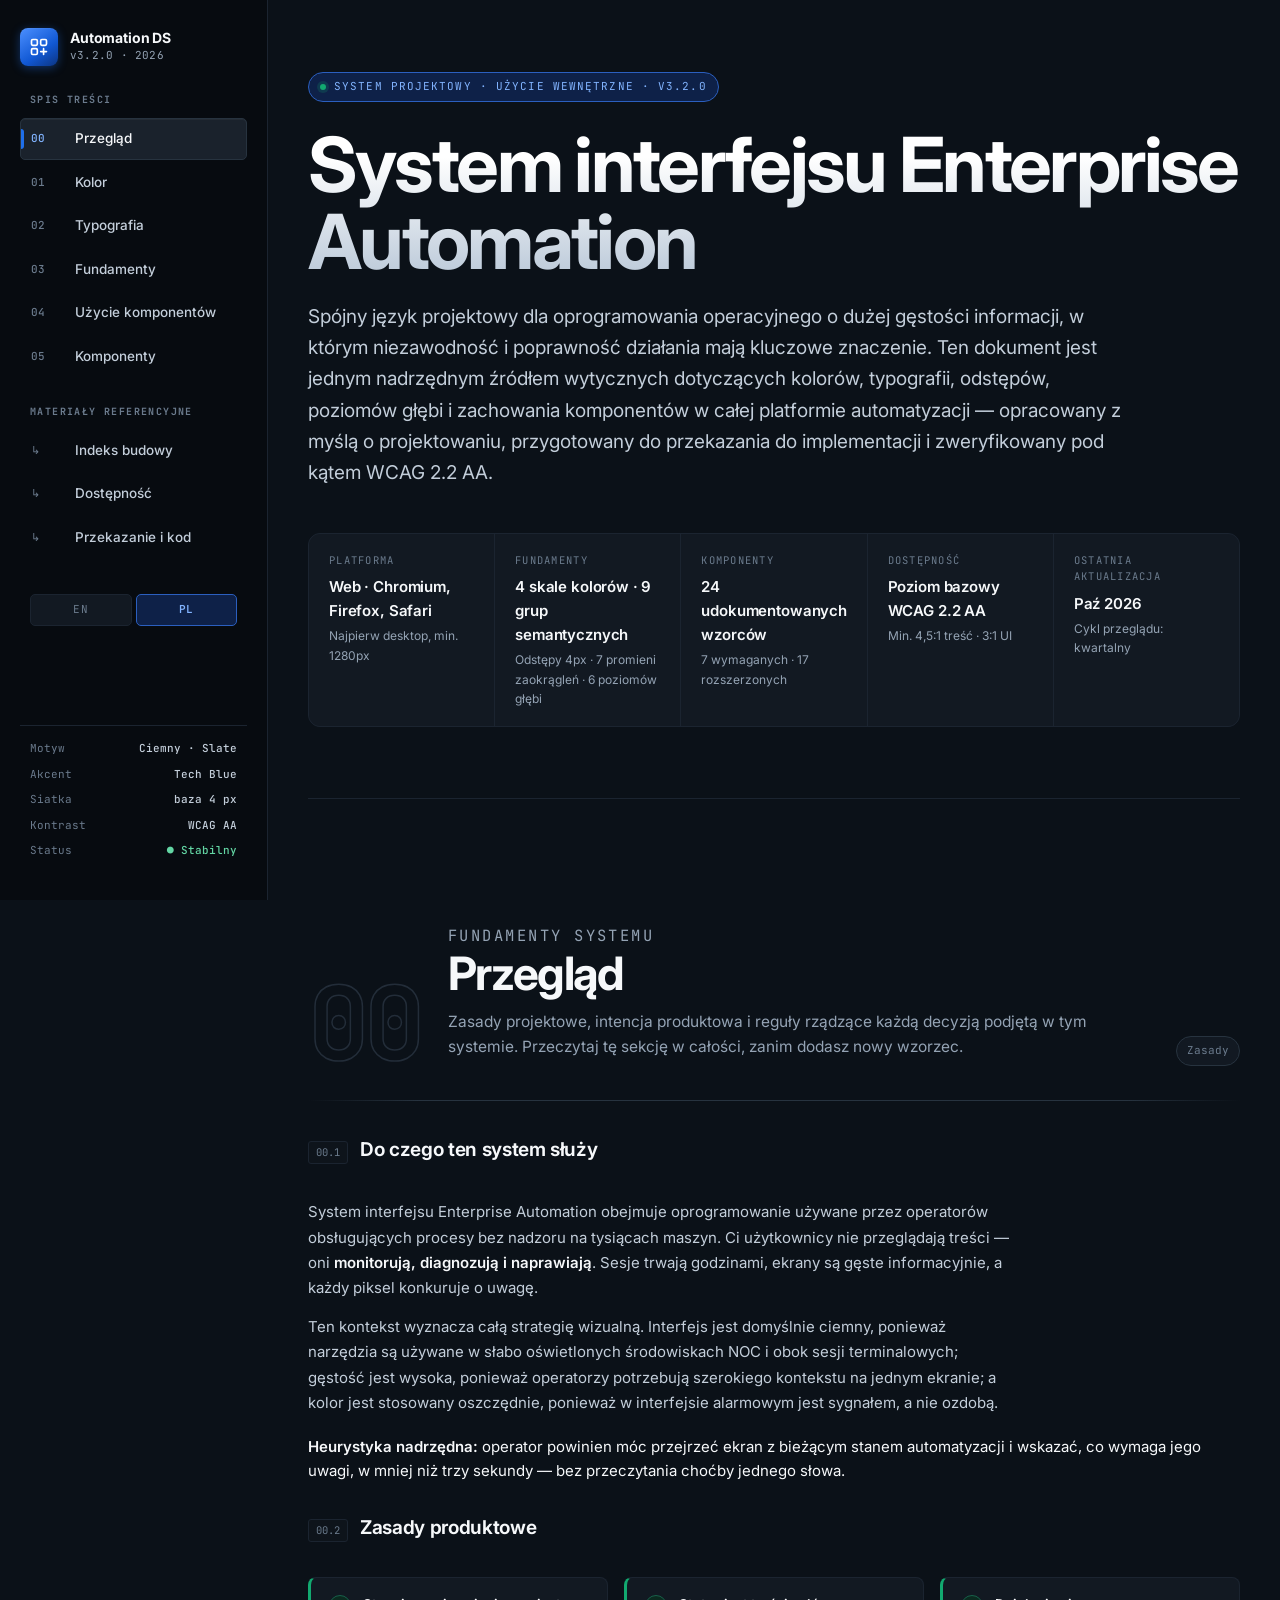
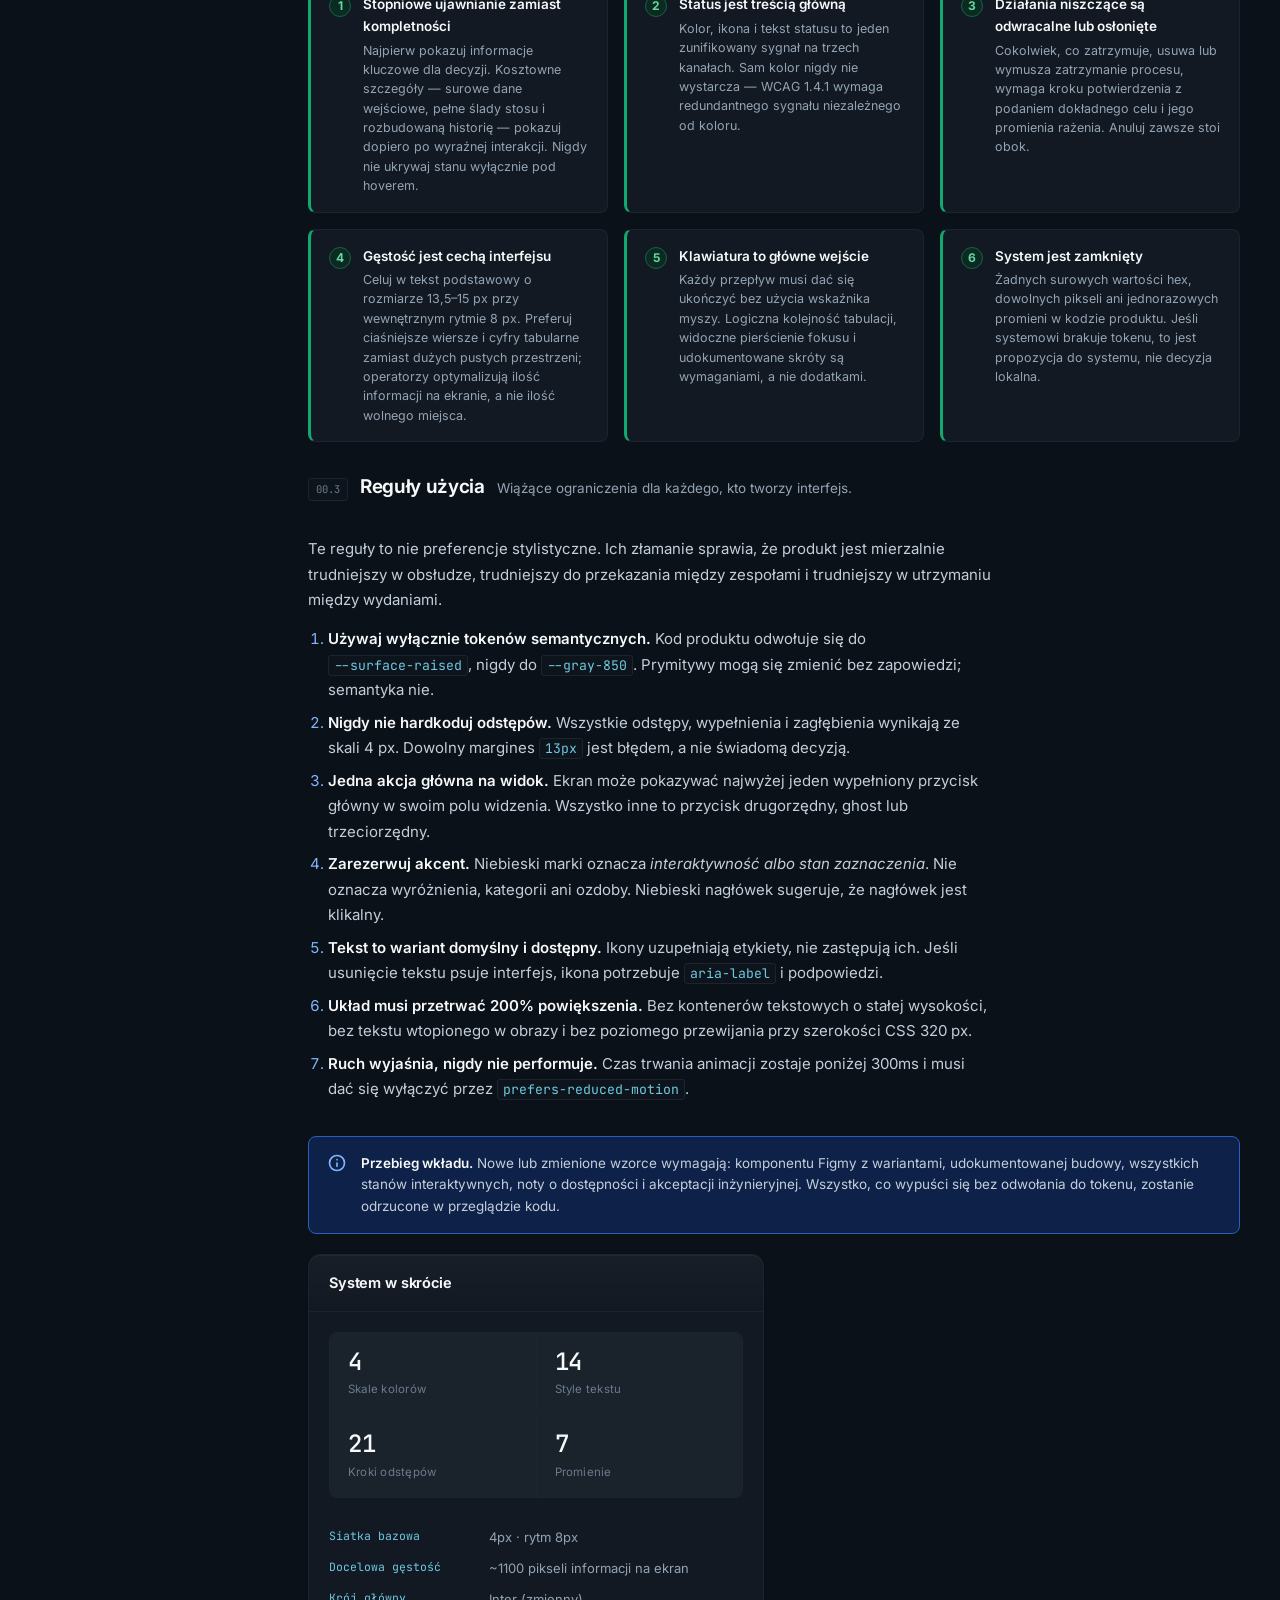
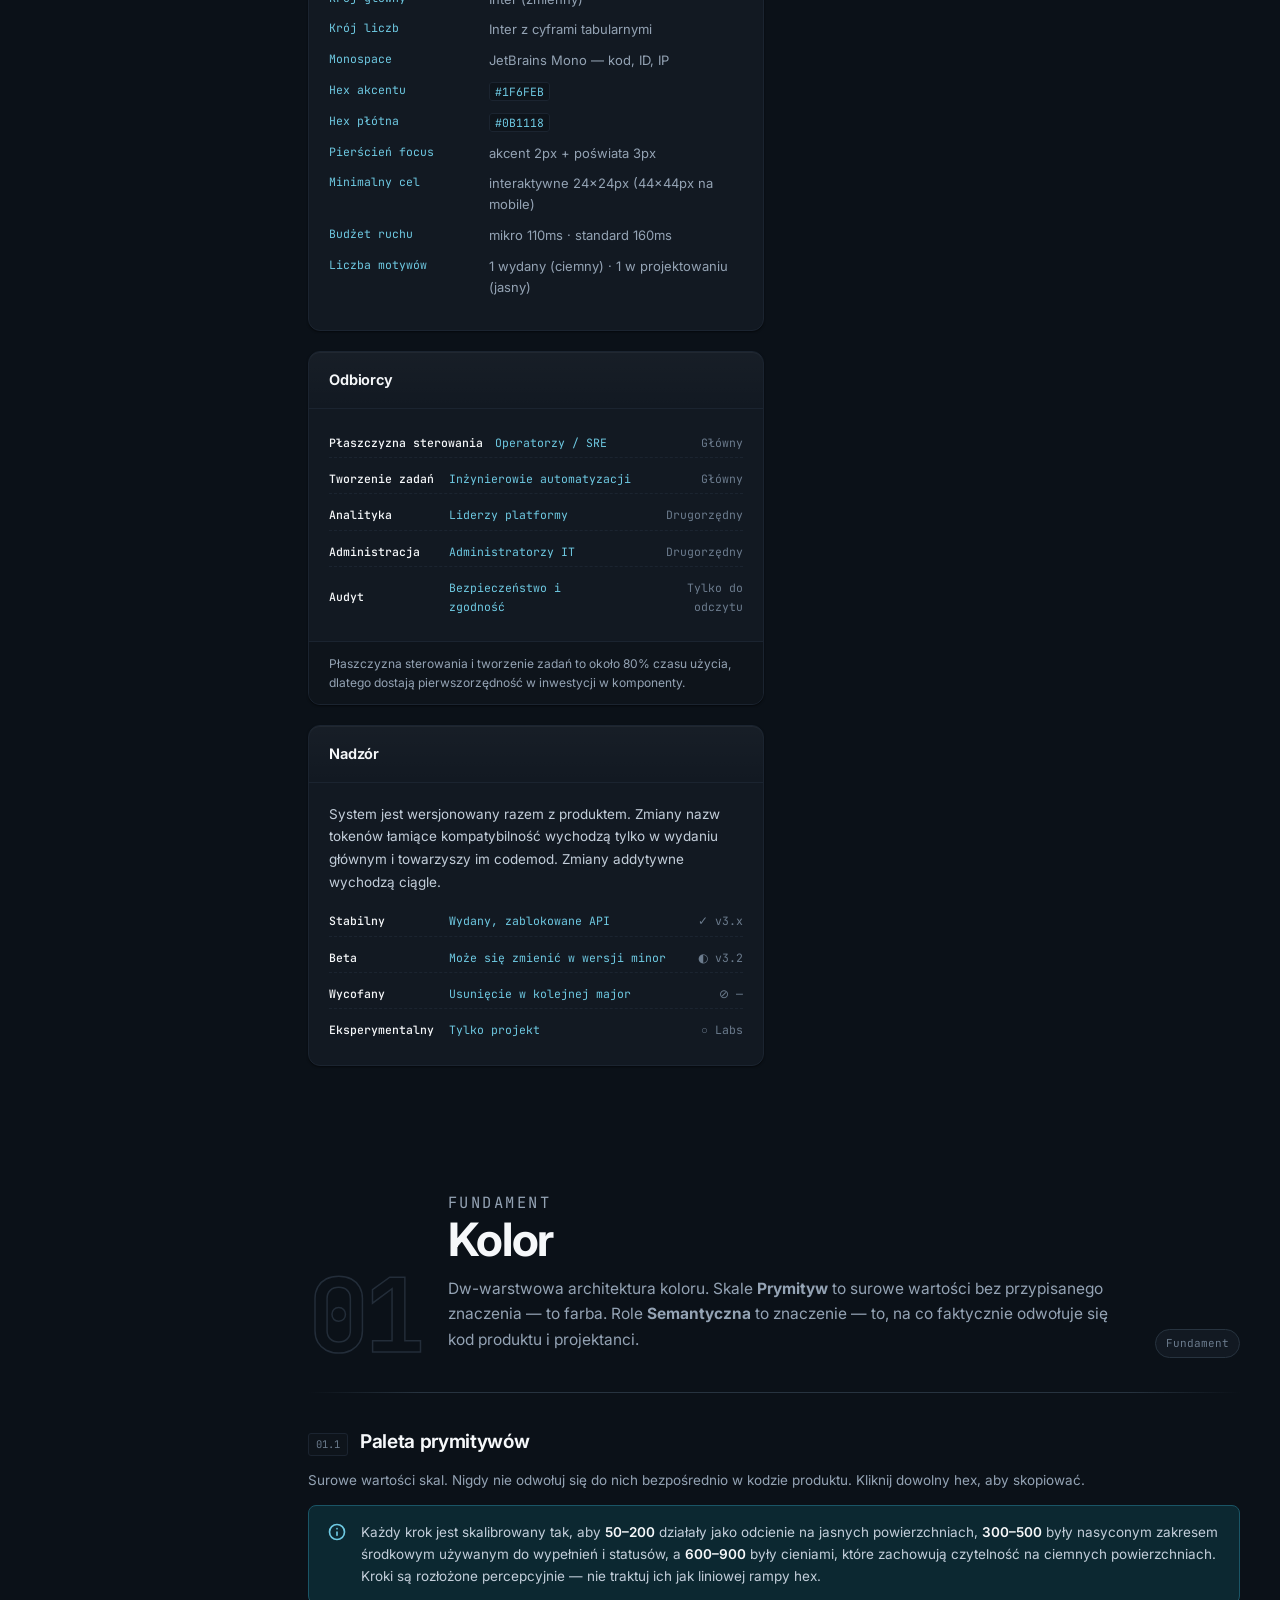
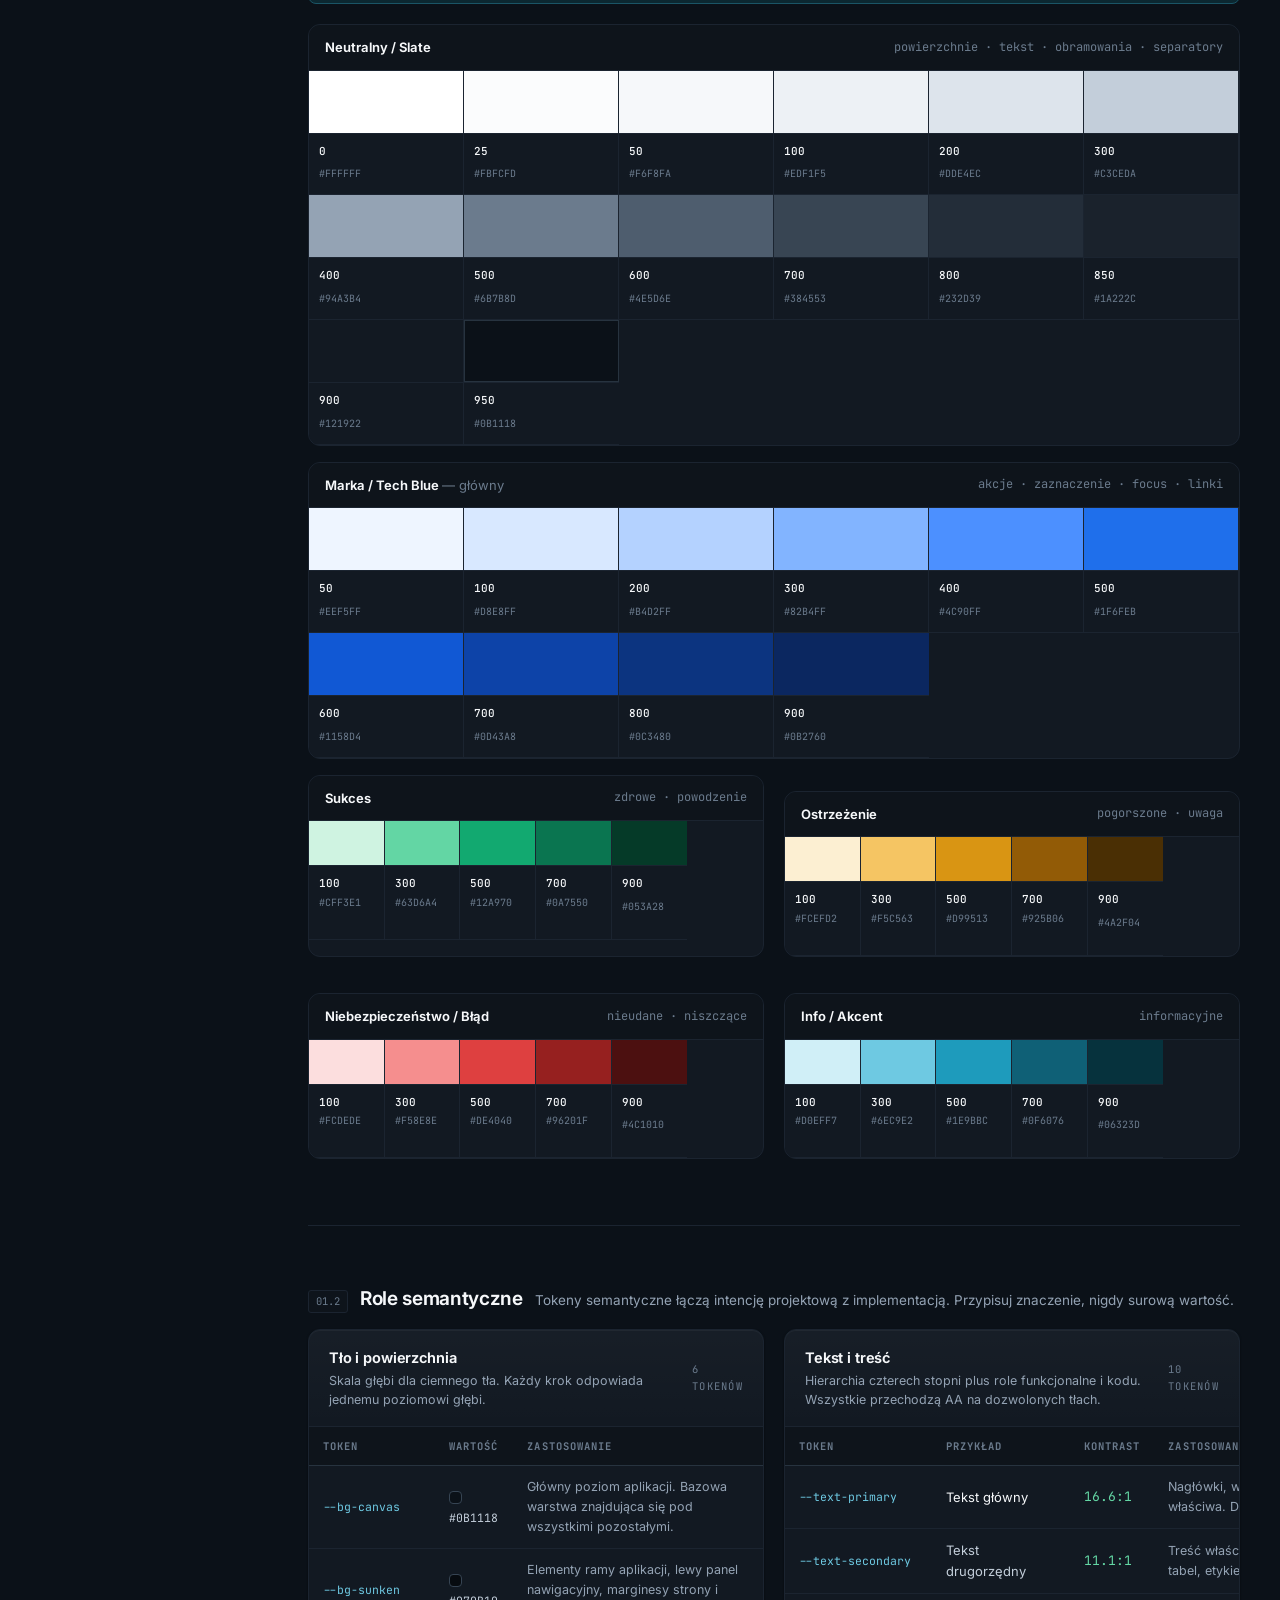
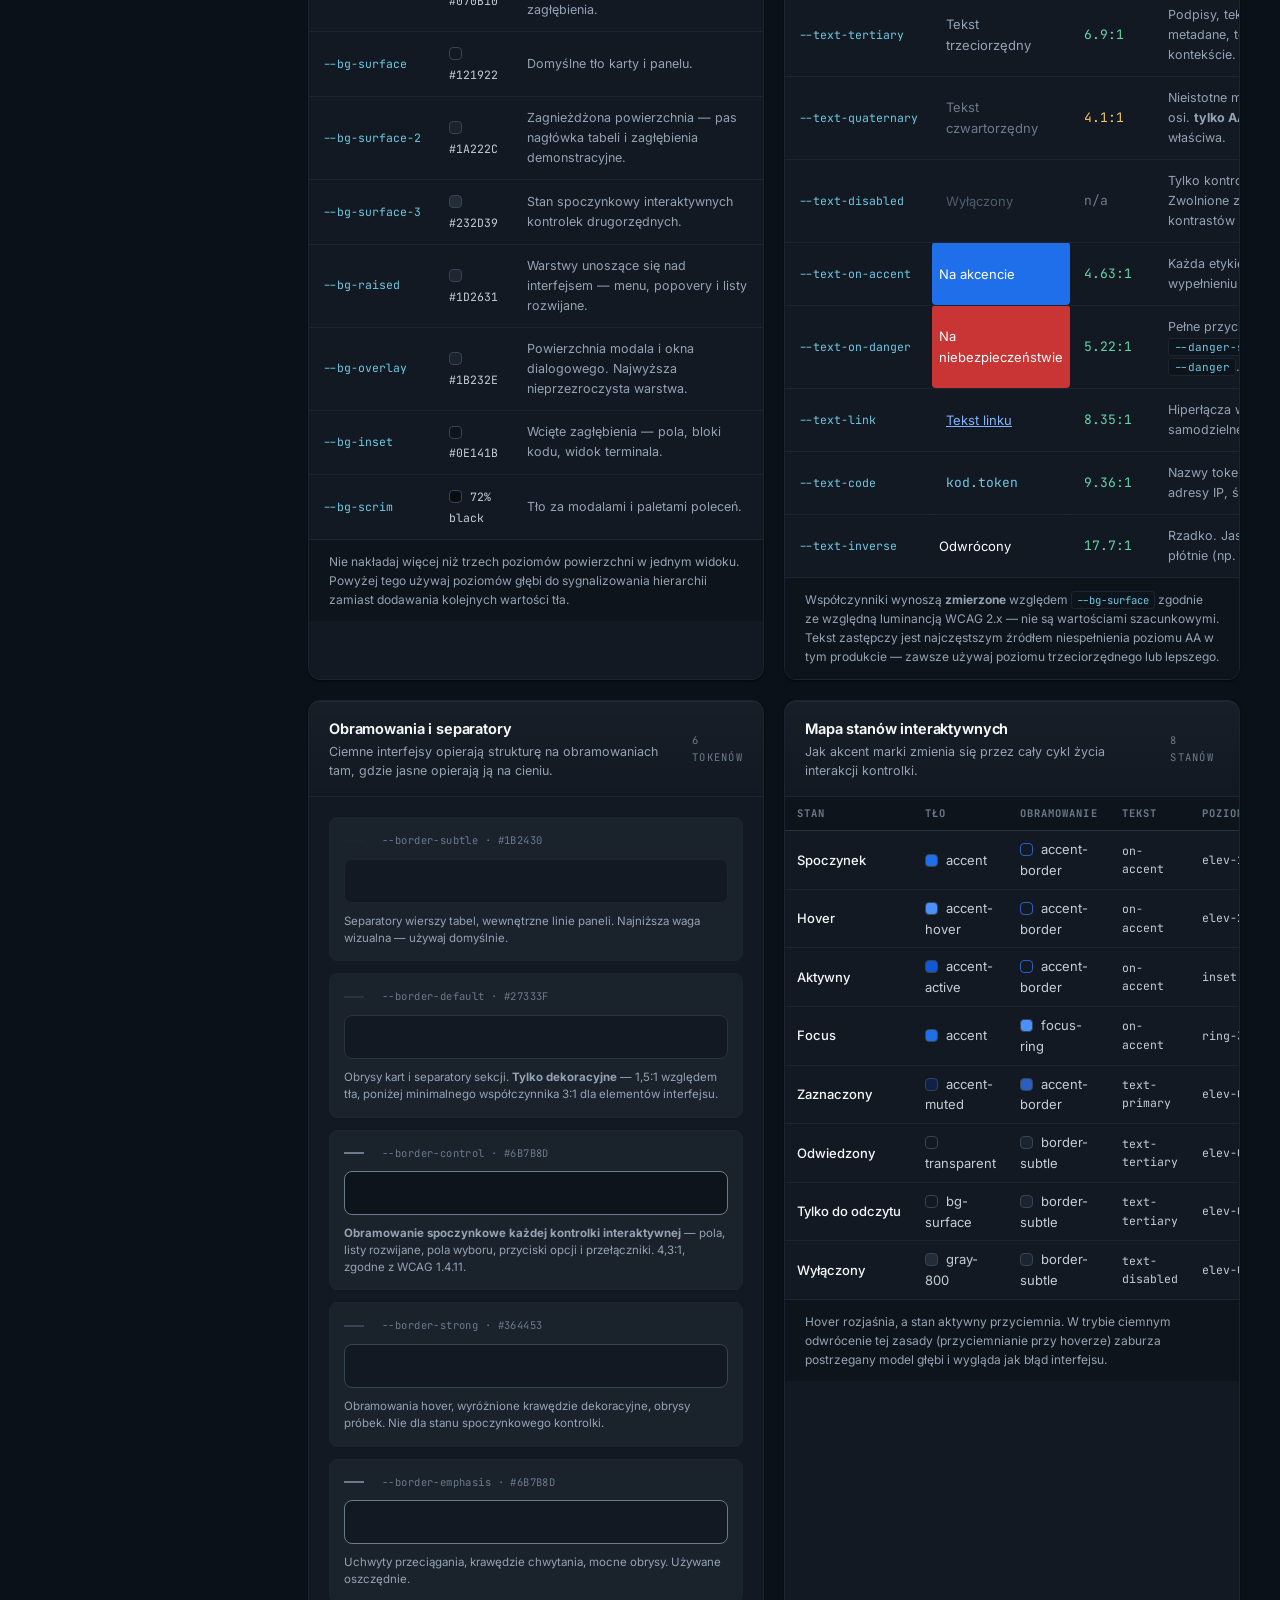
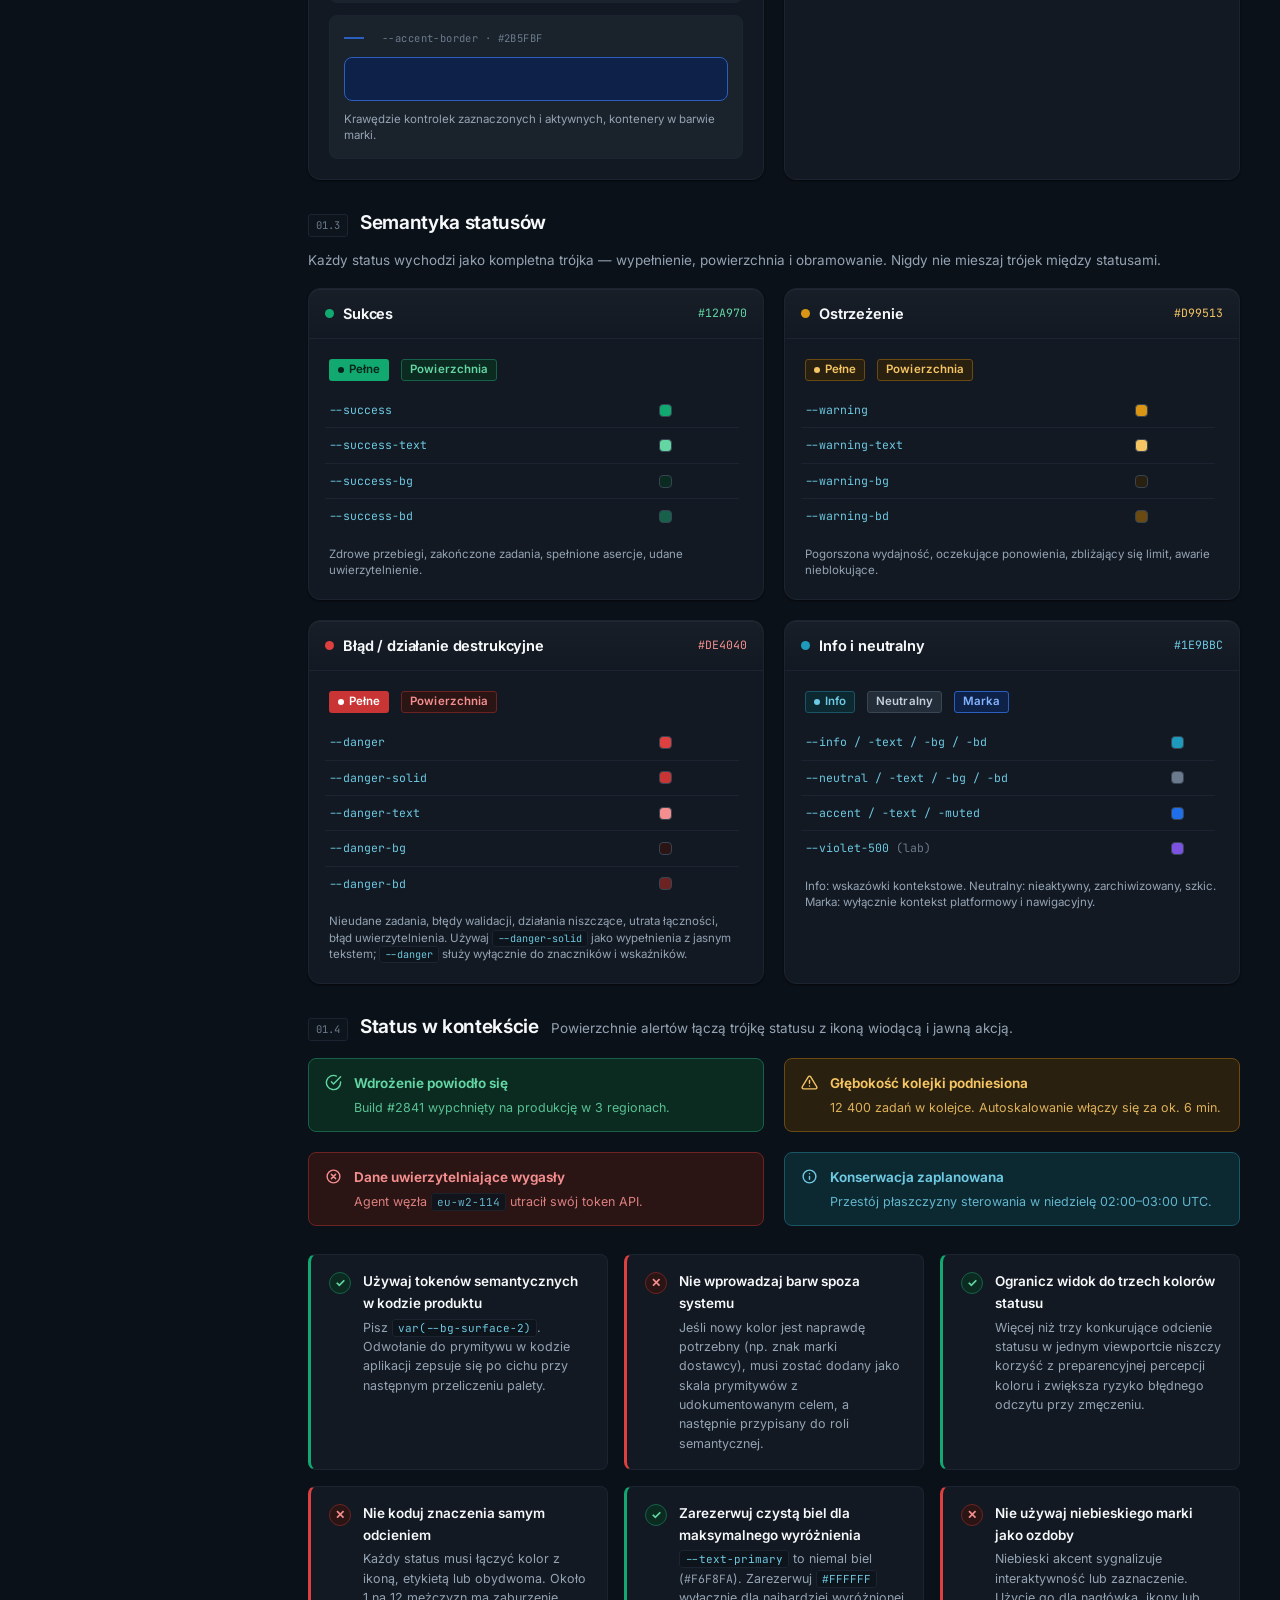
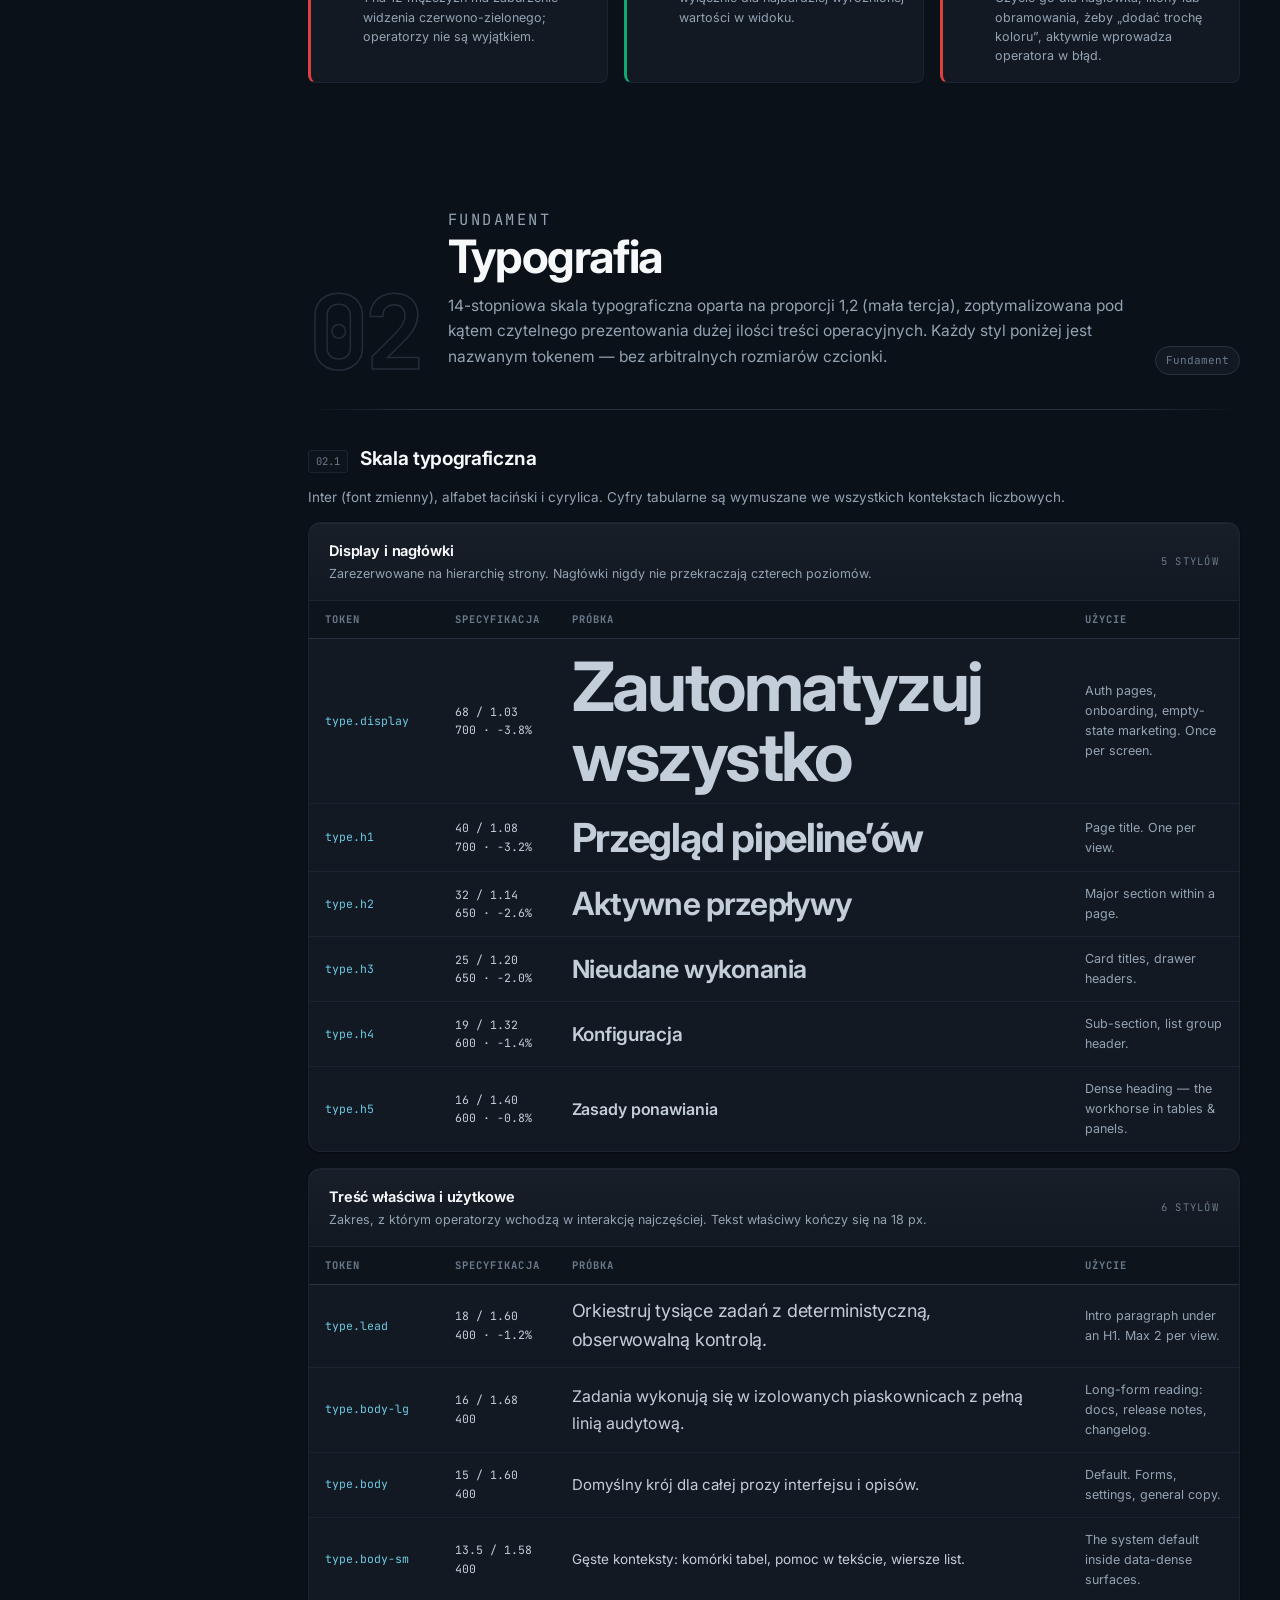
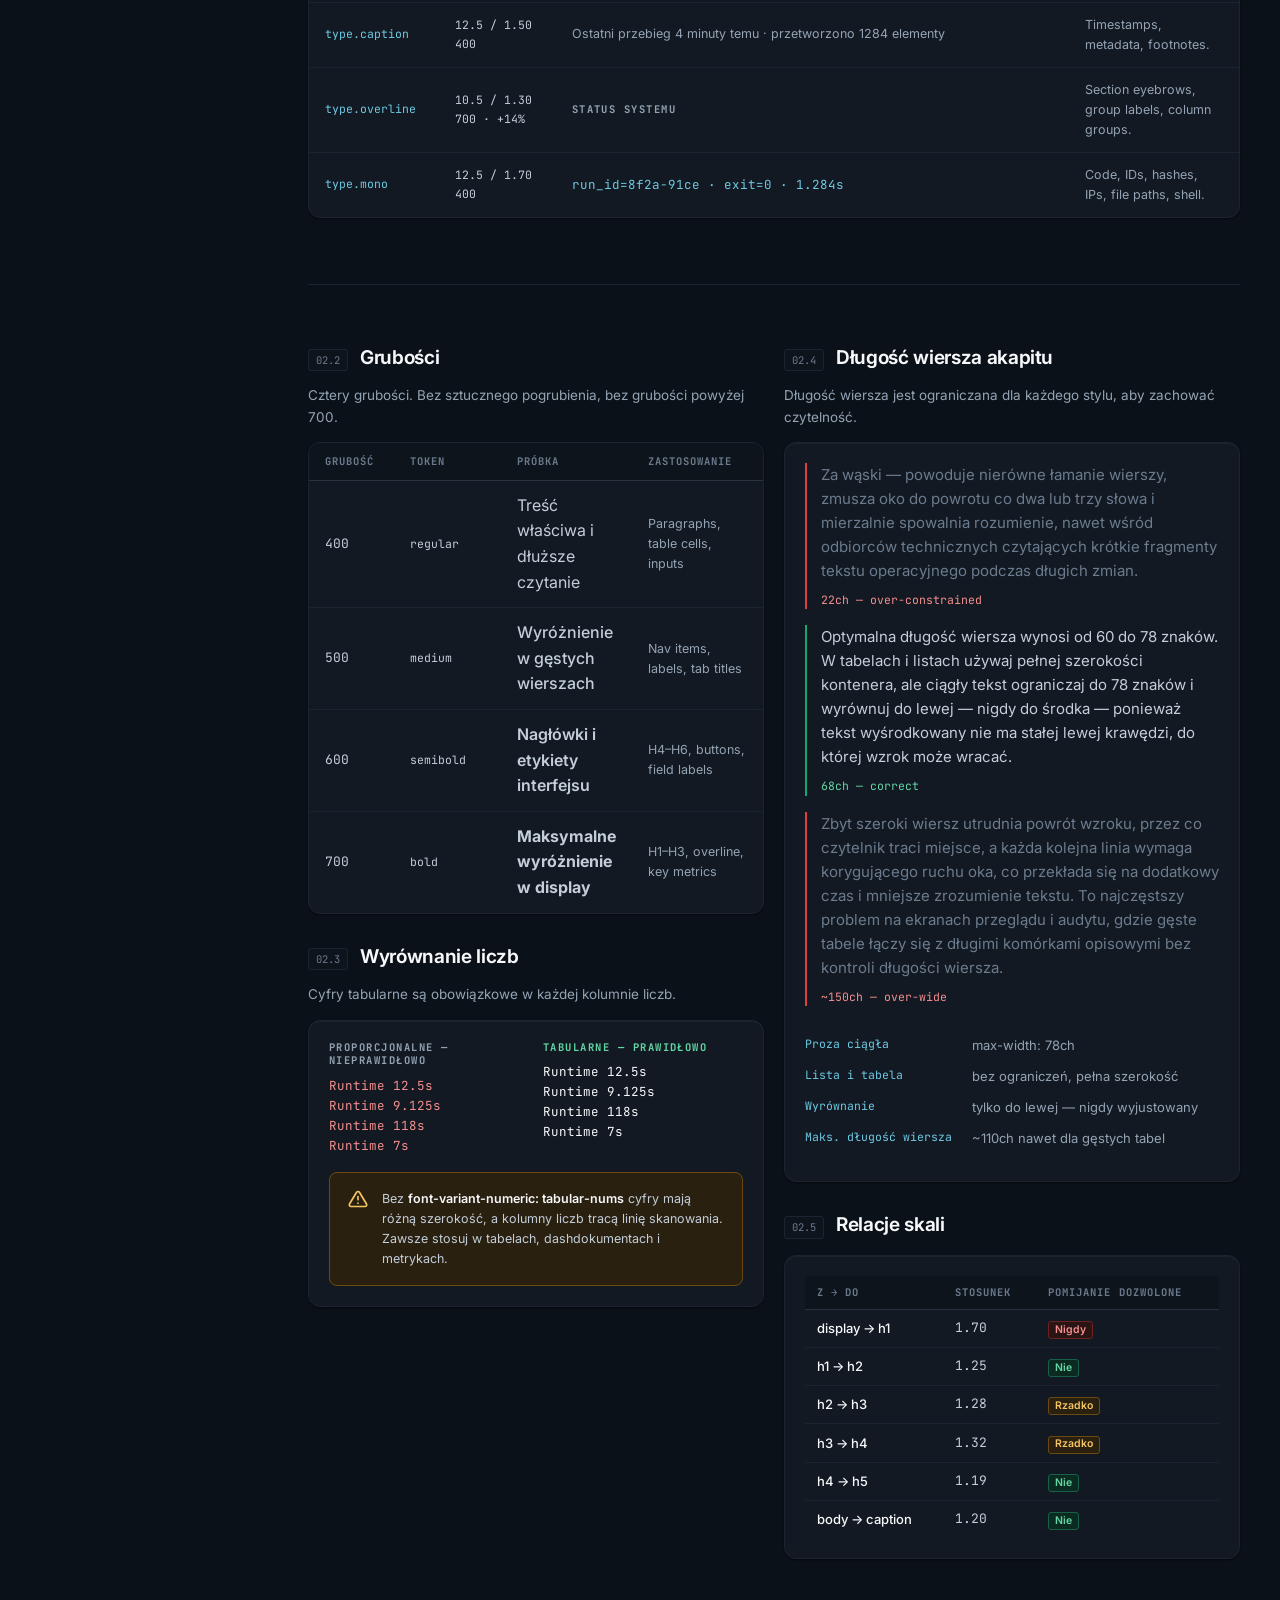
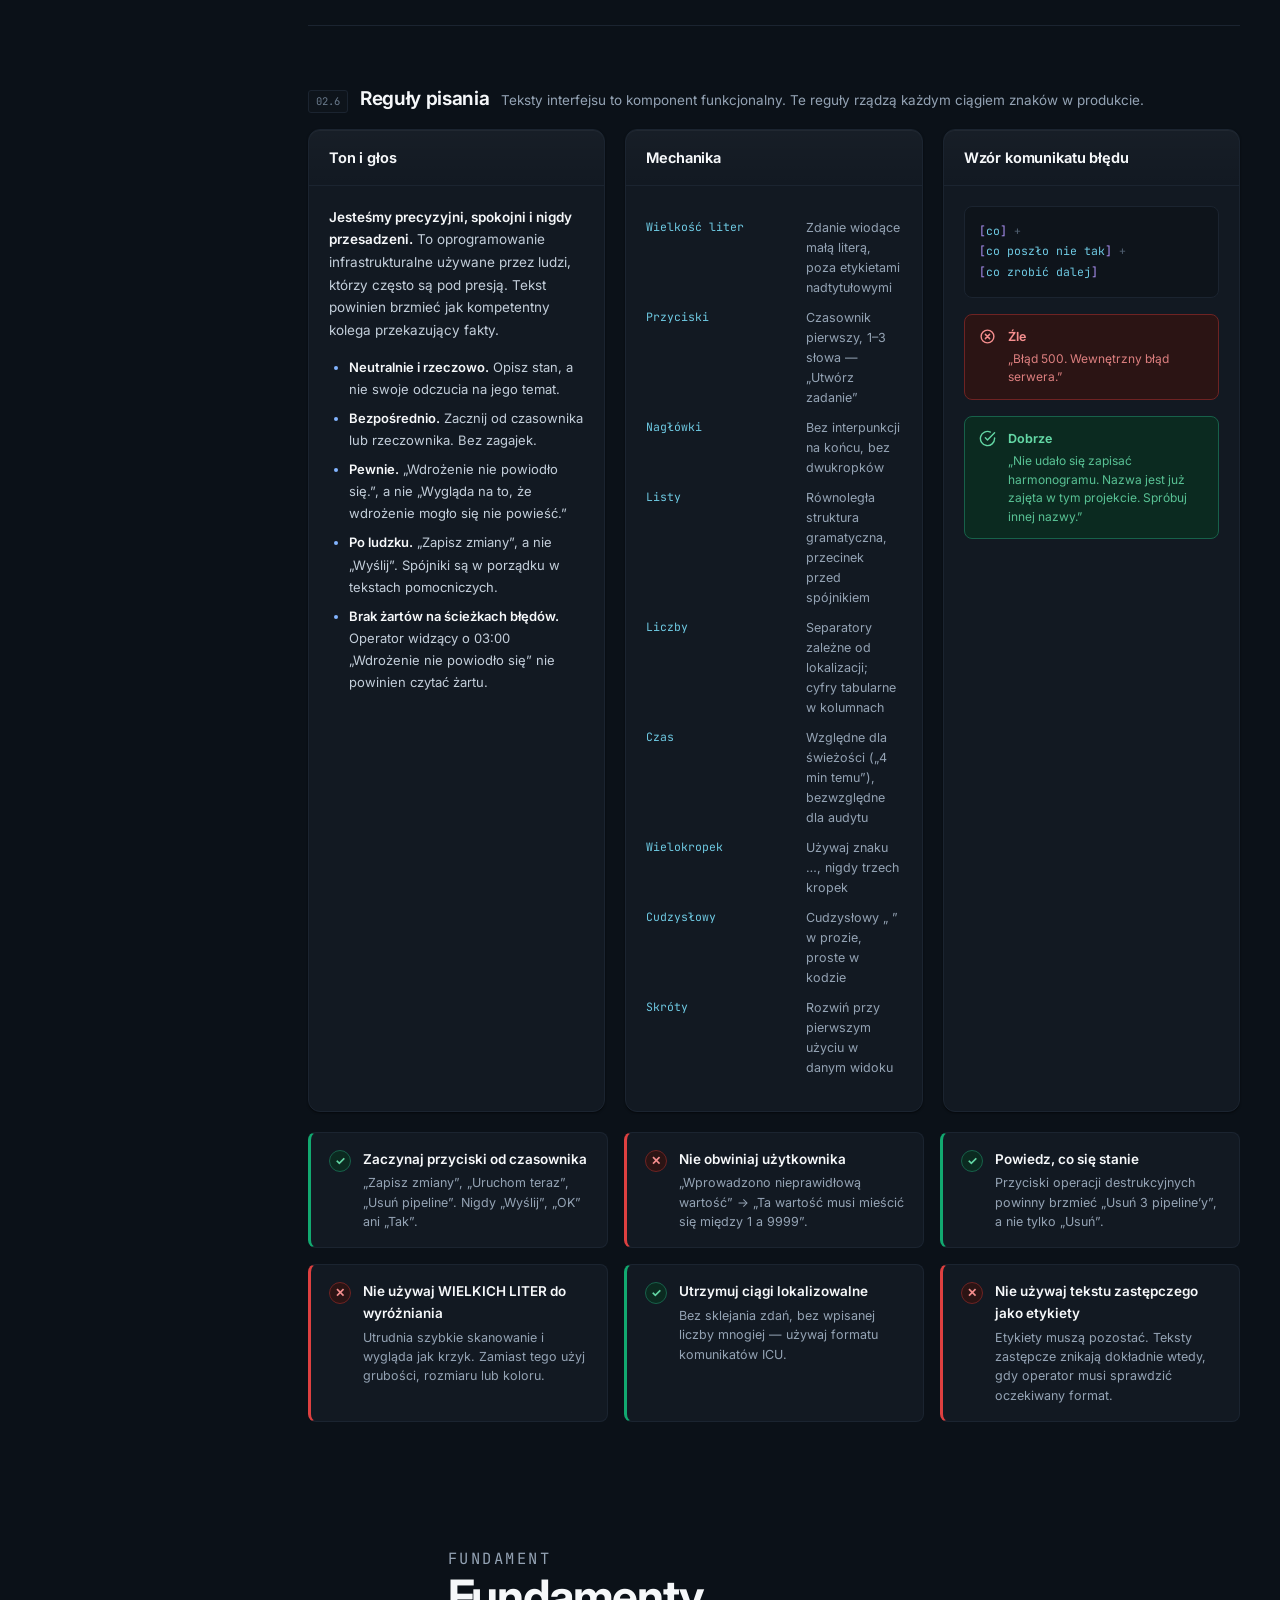
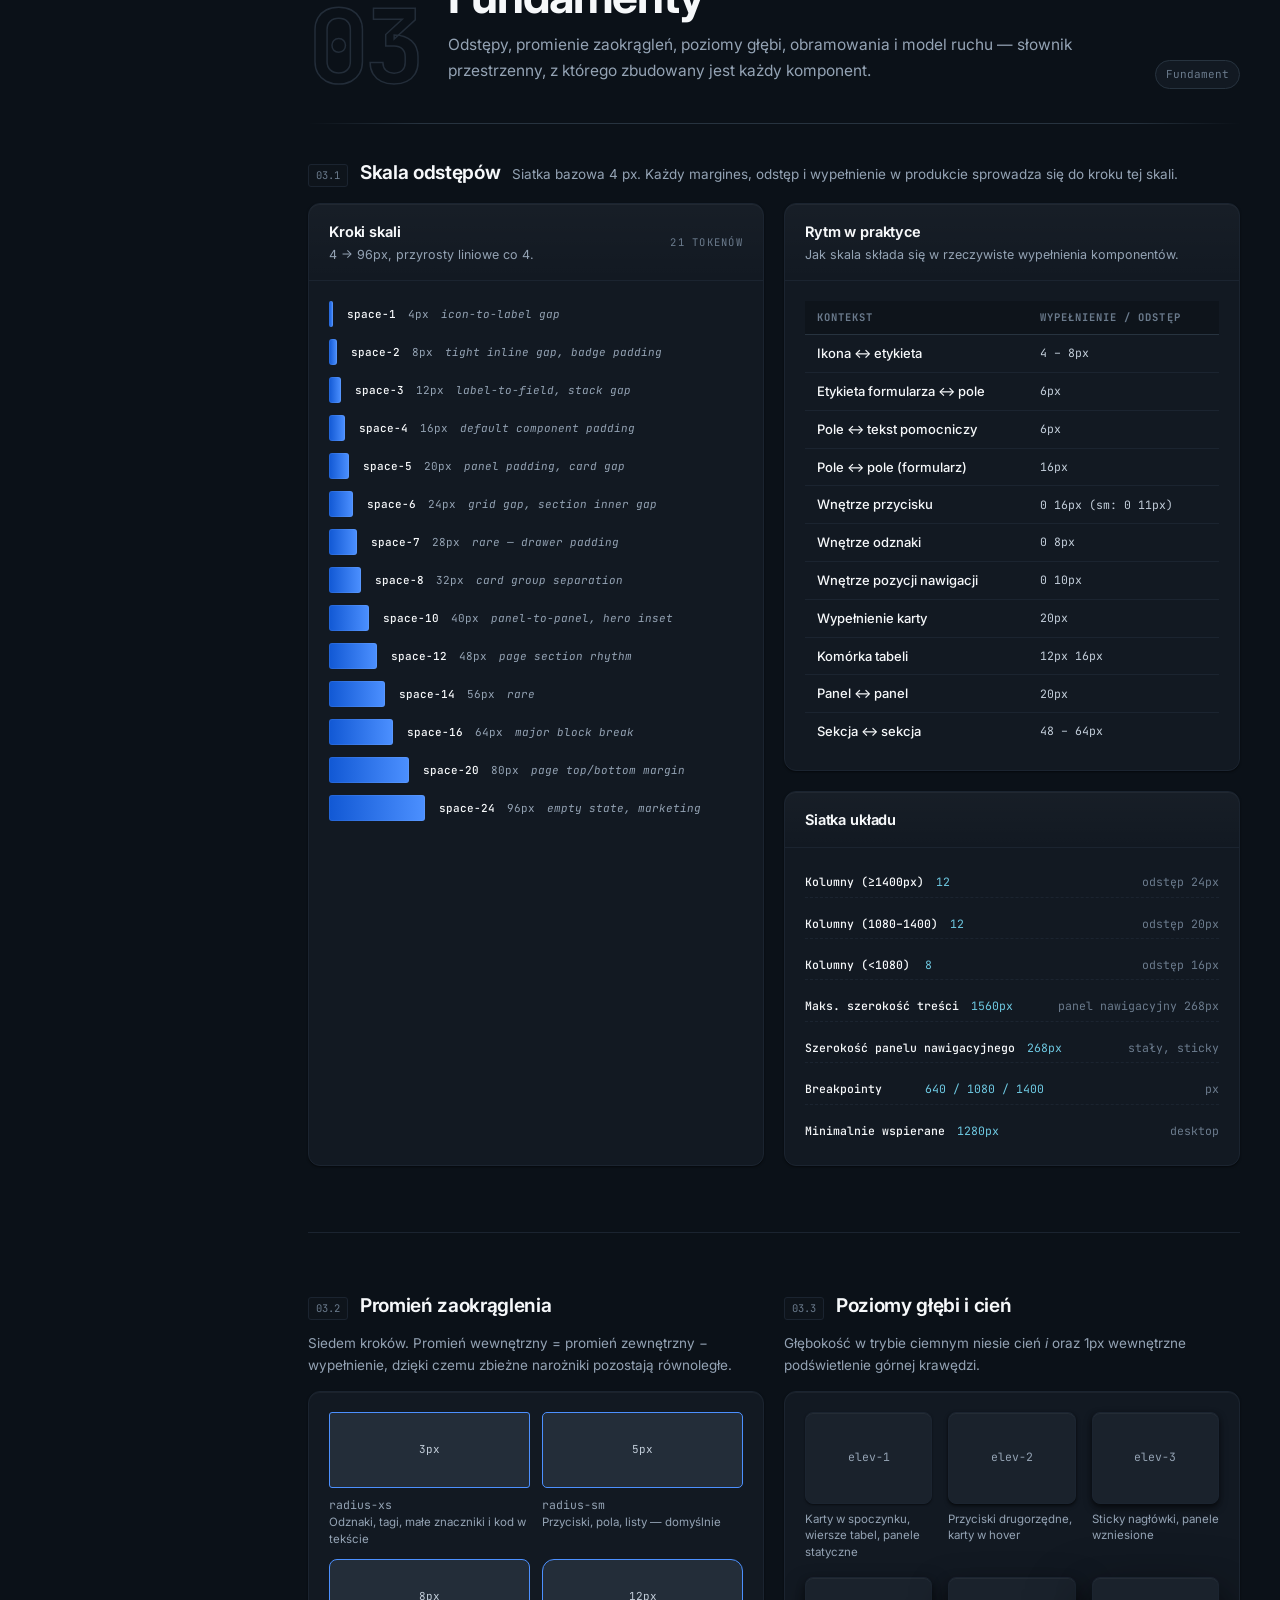
==== index.pl.html @ 0d9a561b "feat(i18n): bilingual board with a build-time translation pipeline index.pl.html is generated from i" ====
<!DOCTYPE html>
<html lang="pl" data-theme="dark">
<head>
<meta charset="UTF-8" />
<meta name="viewport" content="width=device-width, initial-scale=1.0" />
<title>Platforma Enterprise Automation — system projektowy</title>
<meta name="description" content="Dokumentacja produkcyjnego systemu projektowego dla aplikacji internetowej do automatyzacji procesów biznesowych. Podstawy, komponenty i wytyczne dotyczące użycia, przygotowane do przekazania do implementacji." />
<link rel="preconnect" href="https://fonts.googleapis.com" />
<link rel="preconnect" href="https://fonts.gstatic.com" crossorigin />
<link href="https://fonts.googleapis.com/css2?family=Inter:wght@400;500;600;700&family=JetBrains+Mono:wght@400;500&display=swap" rel="stylesheet" />
<style>
/* ============================================================================
   DESIGN SYSTEM — DARK THEME
   Enterprise Automation Web App · v3.2.0
   ----------------------------------------------------------------------------
   Contents
   00  Reset & base
   01  Primitive tokens (raw palette, not for direct use in product code)
   02  Semantic tokens (the only layer product code may consume)
   03  Layout primitives (rail, board, grid, section scaffolding)
   04  Typography utilities
   05  Surfaces, dividers, swatches, tables
   06  Component specimens (buttons, fields, badges, nav)
   07  Motion
   08  Responsive
   ========================================================================== */

/* ---------------------------------------------------------------- 00 RESET -- */
*, *::before, *::after { box-sizing: border-box; }
html { -webkit-text-size-adjust: 100%; scroll-behavior: smooth; scroll-padding-top: 88px; }
body {
  margin: 0;
  background: var(--bg-canvas);
  color: var(--text-primary);
  font-family: var(--font-sans);
  font-size: 15px;
  line-height: 1.6;
  -webkit-font-smoothing: antialiased;
  -moz-osx-font-smoothing: grayscale;
  font-variant-ligatures: contextual;
}
img, svg { display: block; max-width: 100%; }
button, input, select, textarea { font: inherit; color: inherit; }
a { color: var(--text-link); text-decoration: none; }
a:hover { text-decoration: underline; }
::selection { background: var(--blue-700); color: #fff; }
:focus-visible { outline: 2px solid var(--focus-ring); outline-offset: 2px; border-radius: var(--r-xs); }
@media (prefers-reduced-motion: reduce) {
  html { scroll-behavior: auto; }
  *, *::before, *::after { animation-duration: .001ms !important; transition-duration: .001ms !important; }
}

/* ------------------------------------------------------- 01 PRIMITIVE SCALE -- */
/* Raw palette. These are the ONLY literal hex values allowed in the file.    */
:root {
  /* Neutral / slate — used for surfaces, borders, text */
  --gray-0:   #ffffff;
  --gray-25:  #FBFCFD;
  --gray-50:  #F6F8FA;
  --gray-100: #EDF1F5;
  --gray-200: #DDE4EC;
  --gray-300: #C3CEDA;
  --gray-400: #94A3B4;
  --gray-500: #6B7B8D;
  --gray-600: #4E5D6E;
  --gray-700: #384553;
  --gray-800: #232D39;
  --gray-850: #1A222C;
  --gray-900: #121922;
  --gray-950: #0B1118;

  /* Brand — tech blue */
  --blue-50:  #EEF5FF;
  --blue-100: #D8E8FF;
  --blue-200: #B4D2FF;
  --blue-300: #82B4FF;
  --blue-400: #4C90FF;
  --blue-500: #1F6FEB;
  --blue-600: #1158D4;
  --blue-700: #0D43A8;
  --blue-800: #0C3480;
  --blue-900: #0B2760;

  /* Status */
  --green-100: #CFF3E1;  --green-300: #63D6A4;  --green-500: #12A970;  --green-700: #0A7550;  --green-900: #053A28;
  --amber-100: #FCEFD2;  --amber-300: #F5C563;  --amber-500: #D99513;  --amber-700: #925B06;  --amber-900: #4A2F04;
  --red-100:   #FCDEDE;  --red-300:   #F58E8E;  --red-500:   #DE4040;  --red-700:   #96201F;  --red-900:   #4C1010;
  --violet-100:#E6DDFE;  --violet-300:#AE93F7;  --violet-500:#7C53E0;  --violet-700:#4E2C9E;  --violet-900:#28154F;
  --cyan-100:  #D0EFF7;  --cyan-300:  #6EC9E2;  --cyan-500:  #1E9BBC;  --cyan-700:  #0F6076;  --cyan-900:  #06323D;

  /* Spacing — 4px base grid */
  --sp-0: 0;      --sp-1: 4px;    --sp-2: 8px;    --sp-3: 12px;   --sp-4: 16px;
  --sp-5: 20px;   --sp-6: 24px;   --sp-7: 28px;   --sp-8: 32px;   --sp-10: 40px;
  --sp-12: 48px;  --sp-14: 56px;  --sp-16: 64px;  --sp-20: 80px;  --sp-24: 96px;

  /* Radius */
  --r-xs: 3px; --r-sm: 5px; --r-md: 8px; --r-lg: 12px; --r-xl: 16px; --r-2xl: 22px; --r-pill: 999px;

  /* Font */
  --font-sans: 'Inter', -apple-system, BlinkMacSystemFont, 'Segoe UI', Roboto, Helvetica, Arial, sans-serif;
  --font-mono: 'JetBrains Mono', ui-monospace, SFMono-Regular, 'SF Mono', Menlo, Consolas, monospace;
}

/* --------------------------------------------------------- 02 SEMANTIC API -- */
/* The supported contract. Product code references these, never primitives.  */
:root {
  /* Canvas & surfaces */
  --bg-canvas:      var(--gray-950);
  --bg-sunken:      #070B10;
  --bg-surface:     var(--gray-900);
  --bg-surface-2:   var(--gray-850);
  --bg-surface-3:   var(--gray-800);
  --bg-raised:      #1D2631;
  --bg-overlay:     #1B232E;
  --bg-inset:       #0E141B;
  --bg-scrim:       rgba(5, 8, 12, .72);

  /* Text */
  --text-primary:   var(--gray-50);
  --text-secondary: var(--gray-300);
  --text-tertiary:  var(--gray-400);
  --text-quaternary:var(--gray-500);
  --text-disabled:  var(--gray-600);
  --text-on-accent: #ffffff;
  --text-link:      var(--blue-300);
  --text-link-hover:var(--blue-200);
  --text-code:      var(--cyan-300);
  --text-inverse:   var(--gray-900);

  /* Borders */
  --border-subtle:  #1B2430;
  --border-default: #27333F;
  --border-strong:  #364453;
  --border-control: #6B7B8D;  /* 3:1+ vs own background — WCAG 1.4.11 */
  --border-emphasis:var(--gray-500);
  --border-inverse: var(--gray-200);

  /* Brand / interactive */
  --accent:         var(--blue-500);
  --accent-hover:   var(--blue-400);
  --accent-active:  var(--blue-600);
  --accent-subtle:  #12294F;
  --accent-muted:   #0E2148;
  --accent-border:  #2B5FBF;
  --accent-text:    var(--blue-300);
  --focus-ring:     var(--blue-400);
  --selection-bg:   var(--blue-700);

  /* Status — core */
  --success:      var(--green-500);
  --success-text: var(--green-300);
  --success-bg:   #0B2A20;
  --success-bd:   #17614A;
  --warning:      var(--amber-500);
  --warning-text: var(--amber-300);
  --warning-bg:   #2A2010;
  --warning-bd:   #6B4A12;
  --danger:       var(--red-500);
  --danger-solid: #C93434;      /* white text on this = 5.22:1 (AA) */
  --danger-text:  var(--red-300);
  --danger-bg:    #2B1414;
  --danger-bd:    #6E2323;
  --info:         var(--cyan-500);
  --info-text:    var(--cyan-300);
  --info-bg:      #0C2831;
  --info-bd:      #1A5566;
  --neutral:      var(--gray-500);
  --neutral-text: var(--gray-300);
  --neutral-bg:   var(--gray-800);
  --neutral-bd:   var(--gray-700);

  /* Elevation — dark mode uses deep ambient occlusion + hairline highlight */
  --elev-0: none;
  --elev-1: 0 1px 2px rgba(0,0,0,.5);
  --elev-2: 0 2px 4px rgba(0,0,0,.45), 0 1px 2px rgba(0,0,0,.4);
  --elev-3: 0 4px 8px rgba(0,0,0,.45), 0 2px 4px rgba(0,0,0,.35);
  --elev-4: 0 10px 20px rgba(0,0,0,.5), 0 4px 8px rgba(0,0,0,.4);
  --elev-5: 0 18px 36px rgba(0,0,0,.55), 0 8px 16px rgba(0,0,0,.45);
  --elev-6: 0 32px 64px rgba(0,0,0,.6), 0 16px 32px rgba(0,0,0,.5);
  --elev-focus: 0 0 0 3px rgba(31,111,235,.32);
  --hairline: inset 0 1px 0 rgba(255,255,255,.045);
}

/* ------------------------------------------------------------ 03 LAYOUT API -- */
:root {
  --rail-w: 268px;
  --board-max: 1560px;
  --gutter: 40px;
  --sec-gap: 104px;
}

body { display: flex; min-height: 100vh; }

/* Left rail — index */
.rail {
  width: var(--rail-w);
  flex: 0 0 var(--rail-w);
  position: sticky;
  top: 0;
  height: 100vh;
  overflow-y: auto;
  overscroll-behavior: contain;
  background: var(--bg-sunken);
  border-right: 1px solid var(--border-subtle);
  padding: 28px 20px 40px;
  display: flex;
  flex-direction: column;
  gap: 26px;
  z-index: 40;
}
.rail::-webkit-scrollbar { width: 8px; }
.rail::-webkit-scrollbar-track { background: transparent; }
.rail::-webkit-scrollbar-thumb { background: var(--gray-800); border-radius: 99px; border: 2px solid var(--bg-sunken); }
.rail::-webkit-scrollbar-thumb:hover { background: var(--gray-700); }

.brand { display: flex; align-items: center; gap: 12px; }
.brand__mark {
  width: 38px; height: 38px; flex: none;
  border-radius: var(--r-md);
  background: linear-gradient(145deg, var(--blue-400), var(--blue-600) 60%, var(--blue-800));
  display: grid; place-items: center;
  box-shadow: 0 2px 10px rgba(31,111,235,.4), var(--hairline);
}
.brand__mark svg { width: 20px; height: 20px; }
.brand__name { font-size: 14px; font-weight: 700; letter-spacing: -.01em; line-height: 1.25; }
.brand__sub { font-size: 11px; color: var(--text-tertiary); font-family: var(--font-mono); letter-spacing: .02em; }

.rail__group-label {
  font-size: 10px; font-weight: 700; letter-spacing: .14em; text-transform: uppercase;
  color: var(--text-quaternary); font-family: var(--font-mono);
  padding: 0 10px; margin-bottom: 10px;
}
.rail nav { display: flex; flex-direction: column; gap: 2px; }
.rail nav a {
  display: grid; grid-template-columns: 34px 1fr; align-items: center; gap: 10px;
  padding: 9px 10px; border-radius: var(--r-sm);
  color: var(--text-secondary); font-size: 13.5px; font-weight: 500;
  text-decoration: none; transition: background .14s ease, color .14s ease;
  border: 1px solid transparent;
}
.rail nav a .n { font-family: var(--font-mono); font-size: 11px; color: var(--text-quaternary); letter-spacing: .02em; }
.rail nav a:hover { background: var(--bg-surface); color: var(--text-primary); text-decoration: none; }
.rail nav a.is-active {
  background: var(--bg-surface-2); color: var(--text-primary);
  border-color: var(--border-default);
  box-shadow: var(--hairline);
}
.rail nav a.is-active .n { color: var(--accent-text); }
.rail nav a.is-active::before {
  content: ""; position: absolute; left: 0; width: 3px; height: 20px;
  background: var(--accent); border-radius: 0 3px 3px 0;
}
.rail nav a { position: relative; }

  /* Language switcher — href and aria-current are rewritten by tools/build-i18n.mjs */
  .rail__lang { display: flex; gap: 4px; padding: 10px; }
  .rail__lang a {
    flex: 1 1 0; text-align: center;
    padding: 6px 0; border-radius: var(--r-sm);
    font-family: var(--font-mono); font-size: 11px; letter-spacing: .04em;
    color: var(--text-quaternary); text-decoration: none;
    border: 1px solid var(--border-subtle); background: var(--bg-surface);
    transition: color .13s ease, background-color .13s ease, border-color .13s ease;
  }
  .rail__lang a:hover { color: var(--text-primary); background: var(--bg-surface-2); text-decoration: none; }
  .rail__lang a[aria-current="true"] {
    color: var(--accent-text); background: var(--accent-muted);
    border-color: var(--accent-border); font-weight: 600;
  }

.rail__meta { margin-top: auto; display: flex; flex-direction: column; gap: 8px; padding: 14px 10px 0; border-top: 1px solid var(--border-subtle); }
.rail__meta-row { display: flex; justify-content: space-between; font-size: 11px; font-family: var(--font-mono); color: var(--text-quaternary); }
.rail__meta-row b { color: var(--text-secondary); font-weight: 500; }

/* Main board */
.board { flex: 1 1 auto; min-width: 0; }
.board__inner { max-width: var(--board-max); margin: 0 auto; padding: 0 var(--gutter) 80px; }

/* Cover */
.cover { padding: 72px 0 56px; border-bottom: 1px solid var(--border-subtle); margin-bottom: var(--sec-gap); }
.cover__eyebrow {
  display: inline-flex; align-items: center; gap: 8px;
  font-family: var(--font-mono); font-size: 11px; letter-spacing: .1em; text-transform: uppercase;
  color: var(--accent-text); background: var(--accent-muted); border: 1px solid var(--accent-border);
  padding: 5px 11px; border-radius: var(--r-pill); margin-bottom: 24px;
}
.dot { width: 6px; height: 6px; border-radius: 50%; background: var(--success); box-shadow: 0 0 0 3px rgba(18,169,112,.18); }
.cover h1 {
  margin: 0 0 8px; font-size: clamp(40px, 6vw, 76px); line-height: 1.02; letter-spacing: -.035em; font-weight: 700;
  background: linear-gradient(180deg, #FFFFFF 20%, #9FB3C9 130%);
  -webkit-background-clip: text; background-clip: text; color: transparent;
}
.cover__lede { font-size: 19px; line-height: 1.65; color: var(--text-secondary); max-width: 68ch; margin: 20px 0 0; }
.cover__grid { display: grid; grid-template-columns: repeat(auto-fit, minmax(180px, 1fr)); gap: 1px; background: var(--border-subtle); border: 1px solid var(--border-subtle); border-radius: var(--r-lg); overflow: hidden; margin-top: 44px; }
.cover__cell { background: var(--bg-surface); padding: 18px 20px; }
.cover__cell dt { font-size: 10.5px; font-family: var(--font-mono); letter-spacing: .12em; text-transform: uppercase; color: var(--text-quaternary); margin: 0 0 7px; }
.cover__cell dd { margin: 0; font-size: 15px; font-weight: 600; letter-spacing: -.01em; }
.cover__cell dd small { display: block; font-size: 12px; font-weight: 400; color: var(--text-tertiary); margin-top: 3px; letter-spacing: 0; }

/* ------------------------------------------------------- SECTION SCAFFOLDING -- */
.section { margin-bottom: var(--sec-gap); scroll-margin-top: 24px; }
.divider {
  height: 1px; border: 0; margin: 0 0 0;
  background: linear-gradient(90deg, transparent, var(--border-default) 12%, var(--border-default) 88%, transparent);
}
.section__head { display: flex; align-items: flex-end; gap: 28px; padding: 8px 0 34px; }
.section__num {
  font-family: var(--font-mono); font-size: clamp(56px, 8vw, 104px); font-weight: 700; line-height: .82;
  letter-spacing: -.05em; color: transparent; -webkit-text-stroke: 1.5px var(--gray-800);
  flex: none; user-select: none;
}
.section__title { flex: 1 1 auto; min-width: 0; padding-bottom: 6px; }
.section__kicker { font-family: var(--font-mono); font-size: 11px; letter-spacing: .16em; text-transform: uppercase; color: var(--accent-text); margin: 0 0 8px; }
.section__title h2 { margin: 0; font-size: clamp(30px, 3.6vw, 46px); line-height: 1.05; letter-spacing: -.03em; font-weight: 700; }
.section__title p { margin: 12px 0 0; font-size: 15.5px; color: var(--text-tertiary); max-width: 76ch; line-height: 1.65; }
.section__tag { flex: none; font-family: var(--font-mono); font-size: 11px; color: var(--text-quaternary); border: 1px solid var(--border-default); background: var(--bg-surface); padding: 5px 10px; border-radius: var(--r-pill); }

/* Generic layout helpers */
.stack { display: flex; flex-direction: column; }
.stack-2 { gap: 8px; } .stack-3 { gap: 12px; } .stack-4 { gap: 16px; }
.stack-5 { gap: 20px; } .stack-6 { gap: 24px; } .stack-8 { gap: 32px; } .stack-10 { gap: 40px; }

.grid { display: grid; gap: 20px; }
.g-2 { grid-template-columns: repeat(2, minmax(0,1fr)); }
.g-3 { grid-template-columns: repeat(3, minmax(0,1fr)); }
.g-4 { grid-template-columns: repeat(4, minmax(0,1fr)); }
.g-12 { grid-template-columns: repeat(12, minmax(0,1fr)); }
.span-3 { grid-column: span 3; } .span-4 { grid-column: span 4; }
.span-5 { grid-column: span 5; } .span-6 { grid-column: span 6; }
.span-7 { grid-column: span 7; } .span-8 { grid-column: span 8; }
.span-9 { grid-column: span 9; } .span-12 { grid-column: span 12; }

.row { display: flex; gap: 12px; flex-wrap: wrap; align-items: center; }
.row-end { display: flex; gap: 12px; flex-wrap: wrap; align-items: center; justify-content: flex-end; }

/* Panel */
.panel {
  background: var(--bg-surface);
  border: 1px solid var(--border-subtle);
  border-radius: var(--r-lg);
  box-shadow: var(--elev-1), var(--hairline);
  overflow: hidden;
}
.panel--flat { box-shadow: none; }
.panel--raised { box-shadow: var(--elev-3), var(--hairline); }
.panel__head {
  display: flex; align-items: center; justify-content: space-between; gap: 16px;
  padding: 16px 20px; border-bottom: 1px solid var(--border-subtle);
  background: linear-gradient(180deg, rgba(255,255,255,.022), transparent);
}
.panel__title { margin: 0; font-size: 14.5px; font-weight: 650; letter-spacing: -.01em; }
.panel__desc { margin: 3px 0 0; font-size: 12.5px; color: var(--text-tertiary); line-height: 1.5; }
.panel__label { font-family: var(--font-mono); font-size: 10.5px; letter-spacing: .12em; text-transform: uppercase; color: var(--text-quaternary); }
.panel__body { padding: 20px; }
.panel__body--tight { padding: 14px; }
.panel__body--flush { padding: 0; }
.panel__foot { padding: 12px 20px; border-top: 1px solid var(--border-subtle); background: var(--bg-inset); font-size: 12px; color: var(--text-tertiary); }

/* Sub-heading inside sections */
.subhead { display: flex; align-items: baseline; gap: 12px; margin-bottom: 14px; flex-wrap: wrap; }
.subhead h3 { margin: 0; font-size: 19px; font-weight: 650; letter-spacing: -.018em; }
.subhead__id { font-family: var(--font-mono); font-size: 10.5px; color: var(--text-quaternary); border: 1px solid var(--border-subtle); background: var(--bg-inset); padding: 2px 7px; border-radius: var(--r-xs); }
.subhead p { margin: 0; font-size: 13.5px; color: var(--text-tertiary); }
.subhead-rule { height: 1px; background: var(--border-subtle); margin: 34px 0 26px; border: 0; }

/* --------------------------------------------------------- 04 TYPOGRAPHY API -- */
.t-display   { font-size: clamp(44px,5.4vw,68px); line-height: 1.03; letter-spacing: -.038em; font-weight: 700; }
.t-h1        { font-size: 40px; line-height: 1.08; letter-spacing: -.032em; font-weight: 700; }
.t-h2        { font-size: 32px; line-height: 1.14; letter-spacing: -.026em; font-weight: 650; }
.t-h3        { font-size: 25px; line-height: 1.2;  letter-spacing: -.02em;  font-weight: 650; }
.t-h4        { font-size: 19px; line-height: 1.32; letter-spacing: -.014em; font-weight: 600; }
.t-h5        { font-size: 16px; line-height: 1.4;  letter-spacing: -.008em; font-weight: 600; }
.t-lead      { font-size: 18px; line-height: 1.6;  letter-spacing: -.012em; font-weight: 400; color: var(--text-secondary); }
.t-body-lg   { font-size: 16px; line-height: 1.68; }
.t-body      { font-size: 15px; line-height: 1.6; }
.t-body-sm   { font-size: 13.5px; line-height: 1.58; }
.t-caption   { font-size: 12.5px; line-height: 1.5; color: var(--text-tertiary); }
.t-overline  { font-size: 10.5px; line-height: 1.3; font-weight: 700; letter-spacing: .14em; text-transform: uppercase; color: var(--text-tertiary); font-family: var(--font-mono); }
.t-mono      { font-family: var(--font-mono); font-size: 12.5px; letter-spacing: 0; }
.t-mono-sm   { font-family: var(--font-mono); font-size: 11.5px; letter-spacing: 0; }
.t-num       { font-family: var(--font-mono); font-variant-numeric: tabular-nums; }

.prose p { margin: 0 0 14px; color: var(--text-secondary); line-height: 1.68; max-width: 78ch; }
.prose p:last-child { margin-bottom: 0; }
.prose strong { color: var(--text-primary); font-weight: 600; }
.prose ul, .prose ol { margin: 0 0 14px; padding-left: 20px; color: var(--text-secondary); line-height: 1.7; max-width: 76ch; }
.prose li { margin-bottom: 7px; }
.prose li::marker { color: var(--accent-text); }
.prose a { color: var(--text-link); text-decoration: underline; text-decoration-color: var(--accent-border); text-underline-offset: 3px; }
.prose a:hover { color: var(--text-link-hover); }
.prose code, code.inline {
  font-family: var(--font-mono); font-size: .88em;
  background: var(--bg-inset); border: 1px solid var(--border-subtle);
  color: var(--text-code); padding: 1px 5px; border-radius: var(--r-xs);
  white-space: nowrap;
}
.prose blockquote {
  margin: 18px 0; padding: 12px 18px;
  border-left: 3px solid var(--accent);
  background: var(--bg-surface-2);
  border-radius: 0 var(--r-md) var(--r-md) 0;
  color: var(--text-secondary); font-size: 14.5px; line-height: 1.65;
}

/* ---------------------------------------------------------- 05 SWATCH / TBL -- */
.scale { border: 1px solid var(--border-subtle); border-radius: var(--r-lg); overflow: hidden; background: var(--bg-surface); }
.scale + .scale { margin-top: 16px; }
.scale__head {
  display: flex; align-items: center; justify-content: space-between; gap: 16px;
  padding: 12px 16px; border-bottom: 1px solid var(--border-subtle); background: var(--bg-inset);
}
.scale__name { font-size: 13px; font-weight: 650; }
.scale__use { font-size: 12px; color: var(--text-quaternary); font-family: var(--font-mono); }
.swatches { display: grid; grid-template-columns: repeat(var(--cols, 12), minmax(0, 1fr)); }
.sw { position: relative; border-right: 1px solid var(--border-subtle); }
.sw:last-child { border-right: 0; }
.sw__chip { height: 62px; display: block; }
.sw__meta { padding: 9px 10px 10px; background: var(--bg-surface); border-top: 1px solid var(--border-subtle); }
.sw__name { font-family: var(--font-mono); font-size: 11px; font-weight: 500; color: var(--text-primary); display: flex; align-items: center; gap: 4px; }
.sw__hex {
  font-family: var(--font-mono); font-size: 10px; color: var(--text-quaternary);
  text-transform: uppercase; margin-top: 2px; cursor: copy; display: inline-block;
}
.sw__hex:hover { color: var(--accent-text); }
.sw__hex::after { content: " ⧉"; opacity: 0; transition: opacity .12s; }
.sw__hex:hover::after { opacity: 1; }
.sw__tag { position: absolute; top: 6px; left: 6px; font-family: var(--font-mono); font-size: 9px; font-weight: 700; letter-spacing: .06em; padding: 2px 5px; border-radius: 3px; background: var(--accent); color: #fff; text-transform: uppercase; }
.sw__contrast { position: absolute; top: 6px; right: 6px; font-family: var(--font-mono); font-size: 9px; padding: 2px 5px; border-radius: 3px; background: rgba(0,0,0,.5); color: #fff; border: 1px solid rgba(255,255,255,.15); }

/* Tables */
.tbl-wrap { overflow-x: auto; }
.tbl { width: 100%; border-collapse: collapse; font-size: 13px; }
.tbl th {
  text-align: left; padding: 11px 14px; font-size: 10.5px; font-weight: 700;
  letter-spacing: .1em; text-transform: uppercase; color: var(--text-quaternary);
  font-family: var(--font-mono); border-bottom: 1px solid var(--border-default);
  background: var(--bg-inset); white-space: nowrap;
}
.tbl td { padding: 11px 14px; border-bottom: 1px solid var(--border-subtle); color: var(--text-secondary); vertical-align: middle; }
.tbl tbody tr:last-child td { border-bottom: 0; }
.tbl tbody tr:hover td { background: rgba(255,255,255,.018); }
.tbl .token { font-family: var(--font-mono); font-size: 11.5px; color: var(--text-code); white-space: nowrap; }
.tbl .nm { color: var(--text-primary); font-weight: 500; white-space: nowrap; }
.tbl td.usage { color: var(--text-tertiary); font-size: 12.5px; min-width: 240px; }
.tbl--compact td, .tbl--compact th { padding: 8px 12px; }

.chip-dot { display: inline-block; width: 13px; height: 13px; border-radius: 4px; border: 1px solid var(--border-strong); vertical-align: -2px; margin-right: 8px; flex: none; }
.chip-line { display: inline-block; width: 20px; height: 0; border-top: 2px solid var(--b); vertical-align: middle; margin-right: 10px; }

/* Token preview boxes */
.preview-grid { display: grid; grid-template-columns: repeat(auto-fit, minmax(150px, 1fr)); gap: 12px; }
.pv {
  border: 1px solid var(--border-subtle); border-radius: var(--r-md);
  padding: 14px; background: var(--bg-surface-2); display: flex; flex-direction: column; gap: 10px; min-height: 92px;
}
.pv__label { font-family: var(--font-mono); font-size: 10.5px; color: var(--text-quaternary); letter-spacing: .04em; }
.pv__sample { flex: 1 1 auto; display: grid; place-items: center; }
.pv__desc { font-size: 11.5px; color: var(--text-tertiary); line-height: 1.45; }

/* Do / Don't */
.rules { display: grid; grid-template-columns: repeat(auto-fit, minmax(300px, 1fr)); gap: 16px; }
.rule {
  border: 1px solid var(--border-subtle); border-radius: var(--r-md);
  padding: 16px 18px; background: var(--bg-surface); display: flex; gap: 12px; align-items: flex-start;
}
.rule__icon {
  width: 22px; height: 22px; flex: none; border-radius: 50%; display: grid; place-items: center;
  font-size: 12px; font-weight: 700; line-height: 1; margin-top: 1px;
}
.rule--do { border-left: 3px solid var(--success); }
.rule--do .rule__icon { background: var(--success-bg); color: var(--success-text); border: 1px solid var(--success-bd); }
.rule--dont { border-left: 3px solid var(--danger); }
.rule--dont .rule__icon { background: var(--danger-bg); color: var(--danger-text); border: 1px solid var(--danger-bd); }
.rule__body { min-width: 0; }
.rule__title { font-size: 13.5px; font-weight: 600; margin: 0 0 3px; }
.rule__text { font-size: 12.5px; color: var(--text-tertiary); line-height: 1.55; margin: 0; }

/* Callout */
.callout {
  display: flex; gap: 14px; padding: 16px 18px;
  background: var(--info-bg); border: 1px solid var(--info-bd); border-radius: var(--r-md);
  color: var(--text-secondary); font-size: 13.5px; line-height: 1.6;
}
.callout--warn { background: var(--warning-bg); border-color: var(--warning-bd); }
.callout--brand { background: var(--accent-muted); border-color: var(--accent-border); }
.callout__icon { flex: none; width: 20px; height: 20px; color: var(--info-text); }
.callout--warn .callout__icon { color: var(--warning-text); }
.callout--brand .callout__icon { color: var(--accent-text); }
.callout b { color: var(--text-primary); font-weight: 600; }

/* Key/value definition list */
.kv { display: grid; grid-template-columns: minmax(140px, auto) 1fr; gap: 10px 20px; font-size: 13px; }
.kv dt { font-family: var(--font-mono); font-size: 11.5px; color: var(--text-code); }
.kv dd { margin: 0; color: var(--text-tertiary); }

/* ------------------------------------------------------ 06 COMPONENT SPECIMEN -- */
.demo {
  border: 1px solid var(--border-subtle); border-radius: var(--r-md);
  background:
    linear-gradient(180deg, rgba(255,255,255,.015), transparent 40%),
    var(--bg-surface-2);
  padding: 26px 20px; min-height: 100%;
  display: flex; flex-wrap: wrap; gap: 12px; align-content: flex-start; align-items: center;
}
.demo--block { flex-direction: column; align-items: stretch; justify-content: center; }
.demo--center { align-items: center; justify-content: center; }
.demo--tall { min-height: 190px; }
.demo__label { width: 100%; font-family: var(--font-mono); font-size: 10px; letter-spacing: .12em; text-transform: uppercase; color: var(--text-quaternary); margin-bottom: 2px; }
.state-tile { display: flex; flex-direction: column; gap: 10px; min-width: 148px; }
.state-tile__cap { font-family: var(--font-mono); font-size: 10px; color: var(--text-quaternary); letter-spacing: .1em; text-transform: uppercase; }

/* ---- Button ---- */
.btn {
  --btn-h: 38px;
  display: inline-flex; align-items: center; justify-content: center; gap: 8px;
  height: var(--btn-h); padding: 0 16px;
  font-size: 13.5px; font-weight: 600; letter-spacing: -.005em;
  border-radius: var(--r-sm); border: 1px solid transparent;
  cursor: pointer; white-space: nowrap; user-select: none;
  transition: background-color .14s ease, border-color .14s ease, color .14s ease, box-shadow .14s ease, transform .06s ease;
  text-decoration: none;
}
.btn:active:not(:disabled):not([aria-disabled="true"]) { transform: translateY(0.5px); }
.btn svg { width: 15px; height: 15px; flex: none; }
.btn:disabled, .btn[aria-disabled="true"] { cursor: not-allowed; }

.btn--primary { background: var(--accent); color: var(--text-on-accent); box-shadow: 0 1px 2px rgba(0,0,0,.4), inset 0 1px 0 rgba(255,255,255,.14); }
.btn--primary:hover:not(:disabled) { background: var(--accent-hover); box-shadow: 0 2px 10px rgba(31,111,235,.34), inset 0 1px 0 rgba(255,255,255,.18); }
.btn--primary:active:not(:disabled) { background: var(--accent-active); box-shadow: inset 0 2px 5px rgba(0,0,0,.34); }
.btn--primary:disabled { background: var(--gray-800); color: var(--text-disabled); box-shadow: none; }

.btn--secondary { background: var(--bg-surface-3); color: var(--text-primary); border-color: var(--border-default); box-shadow: var(--elev-1), var(--hairline); }
.btn--secondary:hover:not(:disabled) { background: var(--gray-700); border-color: var(--border-strong); }
.btn--secondary:active:not(:disabled) { background: #1A222C; box-shadow: inset 0 2px 4px rgba(0,0,0,.4); }
.btn--secondary:disabled { background: var(--bg-surface); color: var(--text-disabled); border-color: var(--border-subtle); box-shadow: none; }

.btn--ghost { background: transparent; color: var(--text-secondary); }
.btn--ghost:hover:not(:disabled) { background: var(--bg-surface-3); color: var(--text-primary); }
.btn--ghost:disabled { color: var(--text-disabled); }

.btn--danger { background: var(--danger-solid); color: #fff; box-shadow: 0 1px 2px rgba(0,0,0,.4), inset 0 1px 0 rgba(255,255,255,.12); }
.btn--danger:hover:not(:disabled) { background: #D84242; }
.btn--danger:disabled { background: var(--gray-800); color: var(--text-disabled); }

.btn--sm { --btn-h: 30px; padding: 0 11px; font-size: 12.5px; border-radius: var(--r-xs); gap: 6px; }
.btn--sm svg { width: 13px; height: 13px; }
.btn--lg { --btn-h: 46px; padding: 0 22px; font-size: 15px; border-radius: var(--r-md); }
.btn--block { width: 100%; }
.btn--icon { padding: 0; width: var(--btn-h); }

/* ---- Text field ---- */
.field { display: flex; flex-direction: column; gap: 6px; width: 100%; }
.field__label { font-size: 12.5px; font-weight: 600; color: var(--text-secondary); display: flex; align-items: center; gap: 6px; }
.field__req { color: var(--danger-text); font-weight: 700; }
.field__opt { color: var(--text-quaternary); font-weight: 400; font-size: 11.5px; }
.field__control { position: relative; display: flex; align-items: center; }
.input {
  width: 100%; height: 38px; padding: 0 12px;
  background: var(--bg-inset);
  border: 1px solid var(--border-control);
  border-radius: var(--r-sm);
  color: var(--text-primary); font-size: 13.5px;
  transition: border-color .14s ease, box-shadow .14s ease, background-color .14s ease;
  box-shadow: inset 0 1px 2px rgba(0,0,0,.28);
}
.input::placeholder { color: var(--text-quaternary); }
.input:hover:not(:disabled) { border-color: var(--border-strong); }
.input:focus { outline: none; border-color: var(--focus-ring); box-shadow: var(--elev-focus); background: #0B1119; }
.input:disabled { background: var(--bg-surface); color: var(--text-disabled); border-color: var(--border-subtle); cursor: not-allowed; box-shadow: none; }
.input[readonly] { color: var(--text-tertiary); background: var(--bg-surface); }
.input--error { border-color: var(--danger); }
.input--error:focus { box-shadow: 0 0 0 3px rgba(222,64,64,.28); }
.input--success { border-color: var(--success); }
.input--success:focus { box-shadow: 0 0 0 3px rgba(18,169,112,.26); }
.input--warning { border-color: var(--warning); }
.input--icon { padding-left: 36px; }
.input--action { padding-right: 38px; }
.input__icon { position: absolute; left: 12px; width: 16px; height: 16px; color: var(--text-quaternary); pointer-events: none; }
.input__action {
  position: absolute; right: 5px; width: 28px; height: 28px; display: grid; place-items: center;
  background: transparent; border: 0; border-radius: var(--r-xs); color: var(--text-quaternary); cursor: pointer;
}
.input__action:hover { color: var(--text-primary); background: var(--bg-surface-3); }
.input__action svg { width: 15px; height: 15px; }
.field__help { font-size: 11.5px; color: var(--text-quaternary); line-height: 1.45; }
.field__msg { display: flex; align-items: center; gap: 5px; font-size: 11.5px; line-height: 1.45; font-weight: 500; }
.field__msg svg { width: 13px; height: 13px; flex: none; }
.field__msg--error { color: var(--danger-text); }
.field__msg--success { color: var(--success-text); }
.field__msg--warning { color: var(--warning-text); }

textarea.input { height: auto; min-height: 88px; padding: 10px 12px; line-height: 1.55; resize: vertical; }
select.input {
  appearance: none; cursor: pointer; padding-right: 34px;
  background-image: url("data:image/svg+xml;charset=utf-8,%3Csvg xmlns='http://www.w3.org/2000/svg' viewBox='0 0 16 16' fill='none' stroke='%236B7B8D' stroke-width='1.6' stroke-linecap='round'%3E%3Cpath d='M4 6.5 8 10.5 12 6.5'/%3E%3C/svg%3E");
  background-repeat: no-repeat; background-position: right 11px center; background-size: 15px;
}
.field__counter { font-family: var(--font-mono); font-size: 10.5px; color: var(--text-quaternary); margin-left: auto; }

/* Switch */
.switch { position: relative; width: 38px; height: 22px; flex: none; }
.switch input { position: absolute; opacity: 0; width: 100%; height: 100%; margin: 0; cursor: pointer; }
.switch__track {
  position: absolute; inset: 0; border-radius: var(--r-pill);
  background: var(--gray-800); border: 1px solid var(--border-control);
  transition: background-color .16s ease, border-color .16s ease; pointer-events: none;
}
.switch__thumb {
  position: absolute; top: 2px; left: 2px; width: 16px; height: 16px; border-radius: 50%;
  background: var(--gray-300); transition: transform .16s cubic-bezier(.32,.72,0,1), background-color .16s ease;
  box-shadow: 0 1px 3px rgba(0,0,0,.5);
}
.switch input:checked ~ .switch__track { background: var(--accent); border-color: var(--blue-400); }
.switch input:checked ~ .switch__thumb { transform: translateX(16px); background: #fff; }
.switch input:disabled ~ .switch__track { background: var(--gray-850); border-color: var(--border-subtle); }
.switch input:disabled ~ .switch__thumb { background: var(--gray-600); }
.switch input:focus-visible ~ .switch__track { box-shadow: var(--elev-focus); }

/* Checkbox */
.check { display: inline-flex; align-items: flex-start; gap: 9px; cursor: pointer; font-size: 13.5px; color: var(--text-secondary); }
.check input { position: absolute; opacity: 0; width: 16px; height: 16px; margin: 0; cursor: pointer; }
.check__box {
  width: 16px; height: 16px; flex: none; margin-top: 2px; border-radius: var(--r-xs);
  border: 1.5px solid var(--border-control); background: var(--bg-inset);
  display: grid; place-items: center; transition: all .14s ease;
}
.check__box svg { width: 11px; height: 11px; color: #fff; opacity: 0; transform: scale(.6); transition: all .14s ease; }
.check input:checked ~ .check__box { background: var(--accent); border-color: var(--accent); }
.check input:checked ~ .check__box svg { opacity: 1; transform: scale(1); }
.check input:focus-visible ~ .check__box { box-shadow: var(--elev-focus); }
.check input:disabled ~ .check__box { background: var(--gray-850); border-color: var(--border-subtle); }
.check:has(input:disabled) { color: var(--text-disabled); cursor: not-allowed; }

/* Radio */
.radio { display: inline-flex; align-items: center; gap: 9px; cursor: pointer; font-size: 13.5px; color: var(--text-secondary); }
.radio input { position: absolute; opacity: 0; width: 16px; height: 16px; margin: 0; cursor: pointer; }
.radio__dot {
  width: 16px; height: 16px; flex: none; border-radius: 50%;
  border: 1.5px solid var(--border-control); background: var(--bg-inset);
  display: grid; place-items: center; transition: all .14s ease;
}
.radio__dot::after { content: ""; width: 7px; height: 7px; border-radius: 50%; background: #fff; transform: scale(0); transition: transform .14s ease; }
.radio input:checked ~ .radio__dot { border-color: var(--accent); background: var(--accent); }
.radio input:checked ~ .radio__dot::after { transform: scale(1); }
.radio input:focus-visible ~ .radio__dot { box-shadow: var(--elev-focus); }

/* ---- Badge ---- */
.badge {
  display: inline-flex; align-items: center; gap: 5px;
  height: 22px; padding: 0 8px; border-radius: var(--r-xs);
  font-size: 11.5px; font-weight: 600; letter-spacing: .005em; white-space: nowrap;
  border: 1px solid transparent; line-height: 1;
}
.badge--sm { height: 18px; padding: 0 6px; font-size: 10.5px; }
.badge--lg { height: 26px; padding: 0 10px; font-size: 12.5px; }
.badge__dot { width: 6px; height: 6px; border-radius: 50%; background: currentColor; flex: none; }
.badge--neutral { background: var(--neutral-bg); color: var(--neutral-text); border-color: var(--neutral-bd); }
.badge--success { background: var(--success-bg); color: var(--success-text); border-color: var(--success-bd); }
.badge--warning { background: var(--warning-bg); color: var(--warning-text); border-color: var(--warning-bd); }
.badge--danger  { background: var(--danger-bg);  color: var(--danger-text);  border-color: var(--danger-bd); }
.badge--info    { background: var(--info-bg);    color: var(--info-text);    border-color: var(--info-bd); }
.badge--brand   { background: var(--accent-muted); color: var(--accent-text); border-color: var(--accent-border); }
.badge--solid-success { background: var(--success); color: #04231A; border-color: transparent; }
.badge--solid-danger  { background: var(--danger-solid); color: #fff; border-color: transparent; }
.badge--solid-neutral { background: var(--gray-600); color: #F6F8FA; border-color: transparent; }
.badge--solid-brand   { background: var(--accent); color: #fff; border-color: transparent; }

/* ---- Navigation ---- */
.nav-list { display: flex; flex-direction: column; gap: 2px; width: 100%; }
.nav-item {
  display: flex; align-items: center; gap: 10px;
  height: 38px; padding: 0 10px; border-radius: var(--r-sm);
  color: var(--text-secondary); font-size: 13.5px; font-weight: 500;
  cursor: pointer; text-decoration: none; position: relative;
  border: 1px solid transparent;
  transition: background-color .13s ease, color .13s ease;
}
.nav-item svg { width: 16px; height: 16px; flex: none; color: var(--text-quaternary); transition: color .13s ease; }
.nav-item:hover { background: var(--bg-surface-3); color: var(--text-primary); text-decoration: none; }
.nav-item:hover svg { color: var(--text-secondary); }
.nav-item.is-active { background: var(--accent-muted); color: var(--text-primary); border-color: var(--accent-border); font-weight: 600; }
.nav-item.is-active svg { color: var(--accent-text); }
.nav-item.is-active::before {
  content: ""; position: absolute; left: -10px; top: 8px; bottom: 8px; width: 3px;
  background: var(--accent); border-radius: 0 3px 3px 0;
}
.nav-item.is-disabled, .nav-item[aria-disabled="true"] { color: var(--text-disabled); cursor: not-allowed; background: transparent; }
.nav-item.is-disabled svg { color: var(--gray-700); }
.nav-item__count {
  margin-left: auto; font-family: var(--font-mono); font-size: 10.5px; font-weight: 500;
  background: var(--bg-surface-3); color: var(--text-tertiary);
  padding: 1px 6px; border-radius: var(--r-xs); border: 1px solid var(--border-subtle);
}
.nav-item.is-active .nav-item__count { background: var(--blue-800); color: var(--blue-100); border-color: var(--accent-border); }
.nav-group__label { font-family: var(--font-mono); font-size: 9.5px; letter-spacing: .14em; text-transform: uppercase; color: var(--text-quaternary); padding: 14px 10px 6px; }

/* Tabs */
.tabs { display: flex; gap: 2px; border-bottom: 1px solid var(--border-default); width: 100%; }
.tab {
  padding: 9px 14px; font-size: 13.5px; font-weight: 550; color: var(--text-tertiary);
  cursor: pointer; border: 0; background: transparent; position: relative; white-space: nowrap;
  transition: color .14s ease;
}
.tab:hover { color: var(--text-primary); }
.tab.is-active { color: var(--text-primary); }
.tab.is-active::after { content: ""; position: absolute; left: 0; right: 0; bottom: -1px; height: 2px; background: var(--accent); border-radius: 2px 2px 0 0; }
.tab__count { font-family: var(--font-mono); font-size: 10.5px; color: var(--text-quaternary); margin-left: 6px; }

/* Segmented control */
.seg { display: inline-flex; background: var(--bg-inset); border: 1px solid var(--border-default); border-radius: var(--r-sm); padding: 3px; gap: 2px; }
.seg__btn { padding: 5px 12px; font-size: 12.5px; font-weight: 550; color: var(--text-tertiary); background: transparent; border: 0; border-radius: var(--r-xs); cursor: pointer; transition: all .14s ease; }
.seg__btn:hover { color: var(--text-primary); }
.seg__btn.is-active { background: var(--bg-surface-3); color: var(--text-primary); box-shadow: var(--elev-1); }

/* Table specimen */
.dtable { width: 100%; border-collapse: separate; border-spacing: 0; font-size: 13px; }
.dtable th { text-align: left; padding: 10px 16px; font-size: 10.5px; letter-spacing: .1em; text-transform: uppercase; color: var(--text-quaternary); font-family: var(--font-mono); background: var(--bg-inset); border-bottom: 1px solid var(--border-default); }
.dtable td { padding: 12px 16px; border-bottom: 1px solid var(--border-subtle); color: var(--text-secondary); }
.dtable tbody tr:hover td { background: rgba(255,255,255,.02); }
.dtable tbody tr:last-child td { border-bottom: 0; }
.dtable__title { color: var(--text-primary); font-weight: 550; }
.dtable__meta { font-family: var(--font-mono); font-size: 10.5px; color: var(--text-quaternary); margin-top: 2px; }

/* Code block */
.code {
  background: #070B10; border: 1px solid var(--border-subtle); border-radius: var(--r-md);
  padding: 16px 18px; overflow-x: auto;
  font-family: var(--font-mono); font-size: 12px; line-height: 1.75; color: var(--text-secondary);
  white-space: pre; margin: 0;
}
.code .c { color: var(--text-quaternary); font-style: italic; }
.code .p { color: var(--violet-300); }
.code .a { color: var(--cyan-300); }
.code .n { color: var(--amber-300); }
.code .s { color: var(--green-300); }

/* Progress / meter */
.meter { height: 6px; border-radius: 99px; background: var(--gray-800); overflow: hidden; }
.meter__fill { height: 100%; border-radius: 99px; background: linear-gradient(90deg, var(--blue-600), var(--blue-400)); }

/* Anatomy diagram */
.anatomy { display: flex; align-items: stretch; border-radius: var(--r-md); overflow: hidden; border: 1px solid var(--border-default); background: var(--bg-surface-2); }
.anatomy__part {
  flex: 1 1 0; min-width: 0; padding: 14px 12px; text-align: center; position: relative;
  border-right: 1px dashed var(--border-strong);
}
.anatomy__part:last-child { border-right: 0; }
.anatomy__part::after {
  content: attr(data-n); position: absolute; top: -9px; left: 50%; transform: translateX(-50%);
  width: 18px; height: 18px; border-radius: 50%; background: var(--accent); color: #fff;
  font-family: var(--font-mono); font-size: 10px; font-weight: 700; display: grid; place-items: center;
  box-shadow: 0 0 0 3px var(--bg-surface-2);
}
.anatomy__part:first-child::after { top: -9px; }
.anatomy__name { font-size: 11.5px; font-weight: 600; color: var(--text-primary); }
.anatomy__desc { font-size: 10.5px; color: var(--text-quaternary); margin-top: 3px; line-height: 1.4; }
.anatomy-legend { display: grid; grid-template-columns: repeat(auto-fit, minmax(200px,1fr)); gap: 12px; }
.anatomy-legend__item { display: flex; gap: 10px; }
.anatomy-legend__n { width: 18px; height: 18px; flex: none; border-radius: 50%; background: var(--accent-muted); border: 1px solid var(--accent-border); color: var(--accent-text); font-family: var(--font-mono); font-size: 10px; font-weight: 700; display: grid; place-items: center; }
.anatomy-legend__t { font-size: 12px; color: var(--text-tertiary); line-height: 1.5; }
.anatomy-legend__t b { color: var(--text-primary); display: block; font-size: 12.5px; font-weight: 600; margin-bottom: 2px; }

/* Stat tiles */
.stats { display: grid; grid-template-columns: repeat(auto-fit, minmax(150px,1fr)); gap: 1px; background: var(--border-subtle); border: 1px solid var(--border-subtle); border-radius: var(--r-md); overflow: hidden; }
.stat { background: var(--bg-surface-2); padding: 16px 18px; }
.stat__v { font-family: var(--font-mono); font-size: 24px; font-weight: 500; letter-spacing: -.02em; color: var(--text-primary); line-height: 1.1; }
.stat__l { font-size: 11.5px; color: var(--text-quaternary); margin-top: 5px; letter-spacing: .02em; }

/* Spacing ruler */
.sp-row { display: flex; align-items: center; gap: 14px; }
.sp-bar { height: 26px; background: linear-gradient(90deg, var(--blue-600), var(--blue-400)); border-radius: 3px; box-shadow: 0 0 0 1px rgba(255,255,255,.07) inset; flex: none; }
.sp-meta { font-family: var(--font-mono); font-size: 11px; color: var(--text-tertiary); display: flex; gap: 12px; align-items: baseline; }
.sp-meta b { color: var(--text-primary); font-weight: 500; }

/* Radius */
.rd { height: 76px; background: var(--bg-surface-3); border: 1.5px solid var(--blue-400); display: grid; place-items: center; font-family: var(--font-mono); font-size: 11px; color: var(--text-secondary); }

/* Elevation stack */
.el { height: 92px; border-radius: var(--r-md); background: var(--bg-surface-2); display: grid; place-items: center; font-family: var(--font-mono); font-size: 11.5px; color: var(--text-tertiary); border: 1px solid var(--border-subtle); }

/* Toast / alert specimen */
.alert { display: flex; gap: 12px; padding: 14px 16px; border-radius: var(--r-md); border: 1px solid; align-items: flex-start; }
.alert svg { width: 17px; height: 17px; flex: none; margin-top: 1px; }
.alert__title { font-size: 13.5px; font-weight: 650; margin: 0 0 3px; }
.alert__text { font-size: 12.5px; line-height: 1.55; margin: 0; opacity: .88; }
.alert--success { background: var(--success-bg); border-color: var(--success-bd); color: var(--success-text); }
.alert--warning { background: var(--warning-bg); border-color: var(--warning-bd); color: var(--warning-text); }
.alert--danger  { background: var(--danger-bg);  border-color: var(--danger-bd);  color: var(--danger-text); }
.alert--info    { background: var(--info-bg);    border-color: var(--info-bd);    color: var(--info-text); }

/* Spinner */
.spinner { width: 15px; height: 15px; border: 2px solid rgba(255,255,255,.28); border-top-color: currentColor; border-radius: 50%; animation: spin .7s linear infinite; flex: none; }
@keyframes spin { to { transform: rotate(360deg); } }

/* Misc */
.sr-only { position: absolute; width: 1px; height: 1px; padding: 0; margin: -1px; overflow: hidden; clip: rect(0,0,0,0); white-space: nowrap; border: 0; }
.mono-list { display: flex; flex-direction: column; gap: 7px; }
.mono-row { display: flex; align-items: center; gap: 12px; font-family: var(--font-mono); font-size: 11.5px; color: var(--text-tertiary); padding: 5px 0; border-bottom: 1px dashed var(--border-subtle); }
.mono-row:last-child { border-bottom: 0; }
.mono-row b { color: var(--text-primary); font-weight: 500; min-width: 108px; }
.mono-row span { color: var(--text-code); }
.mono-row em { margin-left: auto; font-style: normal; color: var(--text-quaternary); text-align: right; }

.board-footer {
  border-top: 1px solid var(--border-subtle); padding: 40px 0 0;
  display: flex; justify-content: space-between; gap: 24px; flex-wrap: wrap;
  font-size: 12px; color: var(--text-quaternary); font-family: var(--font-mono);
}

/* ------------------------------------------------------------ 07 MOTION API -- */
:root {
  --dur-instant: 0ms;
  --dur-fast: 110ms;
  --dur-base: 160ms;
  --dur-slow: 260ms;
  --ease-standard: cubic-bezier(.4, 0, .2, 1);
  --ease-entrance: cubic-bezier(0, 0, .2, 1);
  --ease-exit: cubic-bezier(.4, 0, 1, 1);
  --ease-spring: cubic-bezier(.32, .72, 0, 1);
}

/* --------------------------------------------------------- 08 RESPONSIVE API -- */
@media (max-width: 1400px) {
  .g-4 { grid-template-columns: repeat(2, minmax(0,1fr)); }
  .span-3 { grid-column: span 6; } .span-4 { grid-column: span 6; }
  .span-8 { grid-column: span 12; } .span-9 { grid-column: span 12; }
  .swatches { grid-template-columns: repeat(6, minmax(0,1fr)); }
  .sw { border-bottom: 1px solid var(--border-subtle); }
}
@media (max-width: 1080px) {
  :root { --rail-w: 0px; --gutter: 28px; --sec-gap: 76px; }
  body { display: block; }
  .rail {
    width: 100%; height: auto; position: sticky; top: 0; flex-direction: row; align-items: center;
    gap: 16px; padding: 10px 18px; border-right: 0; border-bottom: 1px solid var(--border-subtle);
    overflow-x: auto; z-index: 60;
  }
  .rail__group-label, .rail__meta { display: none; }
  .rail nav { flex-direction: row; gap: 4px; }
  .rail nav a { grid-template-columns: auto; white-space: nowrap; padding: 7px 11px; }
  .rail nav a .n { display: none; }
  .rail nav a::before { display: none; }
  .brand { flex: none; }
  .g-2, .g-3, .g-4, .span-5, .span-6, .span-7 { grid-template-columns: minmax(0,1fr); grid-column: auto; }
  .g-3 { grid-template-columns: repeat(2, minmax(0,1fr)); }
  .section__head { flex-direction: column; align-items: flex-start; gap: 12px; }
  .section__num { font-size: 48px; }
}
@media (max-width: 640px) {
  .swatches { grid-template-columns: repeat(3, minmax(0,1fr)); }
  .g-3, .g-2 { grid-template-columns: minmax(0,1fr); }
  .cover { padding-top: 44px; }
  .anatomy { flex-direction: column; }
  .anatomy__part { border-right: 0; border-bottom: 1px dashed var(--border-strong); }
  .anatomy__part::after { left: 12px; transform: none; }
  .kv { grid-template-columns: minmax(0,1fr); gap: 3px 0; }
  .kv dd { margin-bottom: 9px; }
}
@media print {
  .rail { display: none; }
  body { background: #fff; }
}
</style>
</head>
<body>

<!-- =========================================================== LEFT RAIL ==== -->
<aside class="rail" aria-label="Indeks dokumentacji">
  <div class="brand">
    <div class="brand__mark" aria-hidden="true">
      <svg viewBox="0 0 24 24" fill="none" stroke="#fff" stroke-width="2" stroke-linecap="round" stroke-linejoin="round">
        <rect x="3" y="3" width="7" height="7" rx="1.5"/><rect x="14" y="3" width="7" height="7" rx="1.5"/>
        <rect x="3" y="14" width="7" height="7" rx="1.5"/><path d="M14 17.5h7M17.5 14v7"/>
      </svg>
    </div>
    <div>
      <div class="brand__name">Automation&nbsp;DS</div>
      <div class="brand__sub">v3.2.0 · 2026</div>
    </div>
  </div>

  <div>
    <div class="rail__group-label">Spis treści</div>
    <nav>
      <a href="#ds-00" data-spy><span class="n">00</span><span>Przegląd</span></a>
      <a href="#ds-01" data-spy><span class="n">01</span><span>Kolor</span></a>
      <a href="#ds-02" data-spy><span class="n">02</span><span>Typografia</span></a>
      <a href="#ds-03" data-spy><span class="n">03</span><span>Fundamenty</span></a>
      <a href="#ds-04" data-spy><span class="n">04</span><span>Użycie komponentów</span></a>
      <a href="#ds-05" data-spy><span class="n">05</span><span>Komponenty</span></a>
    </nav>
  </div>

  <div>
    <div class="rail__group-label">Materiały referencyjne</div>
    <nav>
      <a href="#anatomy-button"><span class="n">↳</span><span>Indeks budowy</span></a>
      <a href="#a11y"><span class="n">↳</span><span>Dostępność</span></a>
      <a href="#handoff"><span class="n">↳</span><span>Przekazanie i kod</span></a>
    </nav>
  </div>

  <div class="rail__lang">
    <a data-lang="en" href="index.html">EN</a>
    <a data-lang="pl" href="index.pl.html" aria-current="true">PL</a>
  </div>

  <div class="rail__meta">
    <div class="rail__meta-row"><span>Motyw</span><b>Ciemny · Slate</b></div>
    <div class="rail__meta-row"><span>Akcent</span><b>Tech Blue</b></div>
    <div class="rail__meta-row"><span>Siatka</span><b>baza 4 px</b></div>
    <div class="rail__meta-row"><span>Kontrast</span><b>WCAG AA</b></div>
    <div class="rail__meta-row"><span>Status</span><b style="color:var(--success-text)">● Stabilny</b></div>
  </div>
</aside>

<!-- ============================================================== BOARD ==== -->
<main class="board">
<div class="board__inner">

  <!-- ------------------------------------------------------------ COVER -->
  <header class="cover">
    <div class="cover__eyebrow"><span class="dot"></span> system projektowy · Użycie wewnętrzne · v3.2.0</div>
    <h1>System interfejsu Enterprise Automation<br/></h1>
    <p class="cover__lede">Spójny język projektowy dla oprogramowania operacyjnego o dużej gęstości informacji, w którym niezawodność i poprawność działania mają kluczowe znaczenie. Ten dokument jest jednym nadrzędnym źródłem wytycznych dotyczących kolorów, typografii, odstępów, poziomów głębi i zachowania komponentów w całej platformie automatyzacji — opracowany z myślą o projektowaniu, przygotowany do przekazania do implementacji i zweryfikowany pod kątem WCAG 2.2 AA.</p>

    <dl class="cover__grid">
      <div class="cover__cell"><dt>Platforma</dt><dd>Web · Chromium, Firefox, Safari<small>Najpierw desktop, min. 1280px</small></dd></div>
      <div class="cover__cell"><dt>Fundamenty</dt><dd>4 skale kolorów · 9 grup semantycznych<small>Odstępy 4px · 7 promieni zaokrągleń · 6 poziomów głębi</small></dd></div>
      <div class="cover__cell"><dt>Komponenty</dt><dd>24 udokumentowanych wzorców<small>7 wymaganych · 17 rozszerzonych</small></dd></div>
      <div class="cover__cell"><dt>Dostępność</dt><dd>Poziom bazowy WCAG 2.2 AA<small>Min. 4,5:1 treść · 3:1 UI</small></dd></div>
      <div class="cover__cell"><dt>Ostatnia aktualizacja</dt><dd>Paź 2026<small>Cykl przeglądu: kwartalny</small></dd></div>
    </dl>
  </header>

  <!-- ================================================== DS - 00 OVERVIEW -->
  <section class="section" id="ds-00" aria-labelledby="ds-00-h">
    <div class="section__head">
      <div class="section__num" aria-hidden="true">00</div>
      <div class="section__title">
        <p class="section__kicker">Fundamenty systemu</p>
        <h2 id="ds-00-h">Przegląd</h2>
        <p>Zasady projektowe, intencja produktowa i reguły rządzące każdą decyzją podjętą w tym systemie. Przeczytaj tę sekcję w całości, zanim dodasz nowy wzorzec.</p>
      </div>
      <div class="section__tag">Zasady</div>
    </div>
    <hr class="divider" style="margin-bottom:34px" />

    <div class="grid g-12">
      <div class="span-8">
        <div class="stack stack-5">
          <div class="subhead"><span class="subhead__id">00.1</span><h3>Do czego ten system służy</h3></div>
          <div class="prose">
            <p>System interfejsu Enterprise Automation obejmuje oprogramowanie używane przez operatorów obsługujących procesy bez nadzoru na tysiącach maszyn. Ci użytkownicy nie przeglądają treści — oni <strong>monitorują, diagnozują i naprawiają</strong>. Sesje trwają godzinami, ekrany są gęste informacyjnie, a każdy piksel konkuruje o uwagę.</p>
            <p>Ten kontekst wyznacza całą strategię wizualną. Interfejs jest domyślnie ciemny, ponieważ narzędzia są używane w słabo oświetlonych środowiskach NOC i obok sesji terminalowych; gęstość jest wysoka, ponieważ operatorzy potrzebują szerokiego kontekstu na jednym ekranie; a kolor jest stosowany oszczędnie, ponieważ w interfejsie alarmowym jest sygnałem, a nie ozdobą.</p>
          </div>

          <blockquote class="prose" style="margin:0"><strong>Heurystyka nadrzędna:</strong> operator powinien móc przejrzeć ekran z bieżącym stanem automatyzacji i wskazać, co wymaga jego uwagi, w mniej niż trzy sekundy — bez przeczytania choćby jednego słowa.</blockquote>

          <div class="subhead" style="margin-top:10px"><span class="subhead__id">00.2</span><h3>Zasady produktowe</h3></div>
          <div class="rules">
            <div class="rule rule--do">
              <div class="rule__icon">1</div>
              <div class="rule__body">
                <p class="rule__title">Stopniowe ujawnianie zamiast kompletności</p>
                <p class="rule__text">Najpierw pokazuj informacje kluczowe dla decyzji. Kosztowne szczegóły — surowe dane wejściowe, pełne ślady stosu i rozbudowaną historię — pokazuj dopiero po wyraźnej interakcji. Nigdy nie ukrywaj stanu wyłącznie pod hoverem.</p>
              </div>
            </div>
            <div class="rule rule--do">
              <div class="rule__icon">2</div>
              <div class="rule__body">
                <p class="rule__title">Status jest treścią główną</p>
                <p class="rule__text">Kolor, ikona i tekst statusu to jeden zunifikowany sygnał na trzech kanałach. Sam kolor nigdy nie wystarcza — WCAG 1.4.1 wymaga redundantnego sygnału niezależnego od koloru.</p>
              </div>
            </div>
            <div class="rule rule--do">
              <div class="rule__icon">3</div>
              <div class="rule__body">
                <p class="rule__title">Działania niszczące są odwracalne lub osłonięte</p>
                <p class="rule__text">Cokolwiek, co zatrzymuje, usuwa lub wymusza zatrzymanie procesu, wymaga kroku potwierdzenia z podaniem dokładnego celu i jego promienia rażenia. Anuluj zawsze stoi obok.</p>
              </div>
            </div>
            <div class="rule rule--do">
              <div class="rule__icon">4</div>
              <div class="rule__body">
                <p class="rule__title">Gęstość jest cechą interfejsu</p>
                <p class="rule__text">Celuj w tekst podstawowy o rozmiarze 13,5–15 px przy wewnętrznym rytmie 8 px. Preferuj ciaśniejsze wiersze i cyfry tabularne zamiast dużych pustych przestrzeni; operatorzy optymalizują ilość informacji na ekranie, a nie ilość wolnego miejsca.</p>
              </div>
            </div>
            <div class="rule rule--do">
              <div class="rule__icon">5</div>
              <div class="rule__body">
                <p class="rule__title">Klawiatura to główne wejście</p>
                <p class="rule__text">Każdy przepływ musi dać się ukończyć bez użycia wskaźnika myszy. Logiczna kolejność tabulacji, widoczne pierścienie fokusu i udokumentowane skróty są wymaganiami, a nie dodatkami.</p>
              </div>
            </div>
            <div class="rule rule--do">
              <div class="rule__icon">6</div>
              <div class="rule__body">
                <p class="rule__title">System jest zamknięty</p>
                <p class="rule__text">Żadnych surowych wartości hex, dowolnych pikseli ani jednorazowych promieni w kodzie produktu. Jeśli systemowi brakuje tokenu, to jest propozycja do systemu, nie decyzja lokalna.</p>
              </div>
            </div>
          </div>

          <div class="subhead" style="margin-top:10px"><span class="subhead__id">00.3</span><h3>Reguły użycia</h3><p>Wiążące ograniczenia dla każdego, kto tworzy interfejs.</p></div>
          <div class="prose">
            <p>Te reguły to nie preferencje stylistyczne. Ich złamanie sprawia, że produkt jest mierzalnie trudniejszy w obsłudze, trudniejszy do przekazania między zespołami i trudniejszy w utrzymaniu między wydaniami.</p>
            <ol>
              <li><strong>Używaj wyłącznie tokenów semantycznych.</strong> Kod produktu odwołuje się do <code class="inline">--surface-raised</code>, nigdy do <code class="inline">--gray-850</code>. Prymitywy mogą się zmienić bez zapowiedzi; semantyka nie.</li>
              <li><strong>Nigdy nie hardkoduj odstępów.</strong> Wszystkie odstępy, wypełnienia i zagłębienia wynikają ze skali 4 px. Dowolny margines <code class="inline">13px</code> jest błędem, a nie świadomą decyzją.</li>
              <li><strong>Jedna akcja główna na widok.</strong> Ekran może pokazywać najwyżej jeden wypełniony przycisk główny w swoim polu widzenia. Wszystko inne to przycisk drugorzędny, ghost lub trzeciorzędny.</li>
              <li><strong>Zarezerwuj akcent.</strong> Niebieski marki oznacza <em>interaktywność albo stan zaznaczenia</em>. Nie oznacza wyróżnienia, kategorii ani ozdoby. Niebieski nagłówek sugeruje, że nagłówek jest klikalny.</li>
              <li><strong>Tekst to wariant domyślny i dostępny.</strong> Ikony uzupełniają etykiety, nie zastępują ich. Jeśli usunięcie tekstu psuje interfejs, ikona potrzebuje <code class="inline">aria-label</code> i podpowiedzi.</li>
              <li><strong>Układ musi przetrwać 200% powiększenia.</strong> Bez kontenerów tekstowych o stałej wysokości, bez tekstu wtopionego w obrazy i bez poziomego przewijania przy szerokości CSS 320 px.</li>
              <li><strong>Ruch wyjaśnia, nigdy nie performuje.</strong> Czas trwania animacji zostaje poniżej 300ms i musi dać się wyłączyć przez <code class="inline">prefers-reduced-motion</code>.</li>
            </ol>
          </div>

          <div class="callout callout--brand">
            <svg class="callout__icon" viewBox="0 0 24 24" fill="none" stroke="currentColor" stroke-width="2" stroke-linecap="round" stroke-linejoin="round"><circle cx="12" cy="12" r="9"/><path d="M12 16v-4M12 8h.01"/></svg>
            <div><b>Przebieg wkładu.</b> Nowe lub zmienione wzorce wymagają: komponentu Figmy z wariantami, udokumentowanej budowy, wszystkich stanów interaktywnych, noty o dostępności i akceptacji inżynieryjnej. Wszystko, co wypuści się bez odwołania do tokenu, zostanie odrzucone w przeglądzie kodu.</div>
          </div>
        </div>
      </div>

      <!-- Side rail -->
      <div class="span-4">
        <div class="stack stack-5">
          <div class="panel">
            <div class="panel__head"><div><h3 class="panel__title">System w skrócie</h3></div></div>
            <div class="panel__body stack stack-4">
              <div class="stats">
                <div class="stat"><div class="stat__v">4</div><div class="stat__l">Skale kolorów</div></div>
                <div class="stat"><div class="stat__v">14</div><div class="stat__l">Style tekstu</div></div>
                <div class="stat"><div class="stat__v">21</div><div class="stat__l">Kroki odstępów</div></div>
                <div class="stat"><div class="stat__v">7</div><div class="stat__l">Promienie</div></div>
              </div>
              <dl class="kv">
                <dt>Siatka bazowa</dt><dd>4px · rytm 8px</dd>
                <dt>Docelowa gęstość</dt><dd>~1100 pikseli informacji na ekran</dd>
                <dt>Krój główny</dt><dd>Inter (zmienny)</dd>
                <dt>Krój liczb</dt><dd>Inter z cyframi tabularnymi</dd>
                <dt>Monospace</dt><dd>JetBrains Mono — kod, ID, IP</dd>
                <dt>Hex akcentu</dt><dd><code class="inline">#1F6FEB</code></dd>
                <dt>Hex płótna</dt><dd><code class="inline">#0B1118</code></dd>
                <dt>Pierścień focus</dt><dd>akcent 2px + poświata 3px</dd>
                <dt>Minimalny cel</dt><dd>interaktywne 24×24px (44×44px na mobile)</dd>
                <dt>Budżet ruchu</dt><dd>mikro 110ms · standard 160ms</dd>
                <dt>Liczba motywów</dt><dd>1 wydany (ciemny) · 1 w projektowaniu (jasny)</dd>
              </dl>
            </div>
          </div>

          <div class="panel">
            <div class="panel__head"><div><h3 class="panel__title">Odbiorcy</h3></div></div>
            <div class="panel__body stack stack-4">
              <div class="mono-list">
                <div class="mono-row"><b>Płaszczyzna sterowania</b><span>Operatorzy / SRE</span><em>Główny</em></div>
                <div class="mono-row"><b>Tworzenie zadań</b><span>Inżynierowie automatyzacji</span><em>Główny</em></div>
                <div class="mono-row"><b>Analityka</b><span>Liderzy platformy</span><em>Drugorzędny</em></div>
                <div class="mono-row"><b>Administracja</b><span>Administratorzy IT</span><em>Drugorzędny</em></div>
                <div class="mono-row"><b>Audyt</b><span>Bezpieczeństwo i zgodność</span><em>Tylko do odczytu</em></div>
              </div>
            </div>
            <div class="panel__foot">Płaszczyzna sterowania i tworzenie zadań to około 80% czasu użycia, dlatego dostają pierwszorzędność w inwestycji w komponenty.</div>
          </div>

          <div class="panel">
            <div class="panel__head"><div><h3 class="panel__title">Nadzór</h3></div></div>
            <div class="panel__body">
              <div class="prose">
                <p style="font-size:13.5px">System jest wersjonowany razem z produktem. Zmiany nazw tokenów łamiące kompatybilność wychodzą tylko w wydaniu głównym i towarzyszy im codemod. Zmiany addytywne wychodzą ciągle.</p>
                <div class="mono-list" style="margin-top:14px">
                  <div class="mono-row"><b>Stabilny</b><span>Wydany, zablokowane API</span><em>✓ v3.x</em></div>
                  <div class="mono-row"><b>Beta</b><span>Może się zmienić w wersji minor</span><em>◐ v3.2</em></div>
                  <div class="mono-row"><b>Wycofany</b><span>Usunięcie w kolejnej major</span><em>⊘ —</em></div>
                  <div class="mono-row"><b>Eksperymentalny</b><span>Tylko projekt</span><em>○ Labs</em></div>
                </div>
              </div>
            </div>
          </div>
        </div>
      </div>
    </div>
  </section>

  <!-- ======================================================= DS - 01 COLOR -->
  <section class="section" id="ds-01" aria-labelledby="ds-01-h">
    <div class="section__head">
      <div class="section__num" aria-hidden="true">01</div>
      <div class="section__title">
        <p class="section__kicker">Fundament</p>
        <h2 id="ds-01-h">Kolor</h2>
        <p>Dw-warstwowa architektura koloru. Skale <strong>Prymityw</strong> to surowe wartości bez przypisanego znaczenia — to farba. Role <strong>Semantyczna</strong> to znaczenie — to, na co faktycznie odwołuje się kod produktu i projektanci.</p>
      </div>
      <div class="section__tag">Fundament</div>
    </div>
    <hr class="divider" style="margin-bottom:34px" />

    <div class="stack stack-8">
      <!-- 01.1 Primitive palette -->
      <div>
        <div class="subhead">
          <span class="subhead__id">01.1</span>
          <h3>Paleta prymitywów</h3>
          <p>Surowe wartości skal. Nigdy nie odwołuj się do nich bezpośrednio w kodzie produktu. Kliknij dowolny hex, aby skopiować.</p>
        </div>

        <div class="callout" style="margin-bottom:20px">
          <svg class="callout__icon" viewBox="0 0 24 24" fill="none" stroke="currentColor" stroke-width="2" stroke-linecap="round" stroke-linejoin="round"><circle cx="12" cy="12" r="9"/><path d="M12 16v-4M12 8h.01"/></svg>
          <div>Każdy krok jest skalibrowany tak, aby <b>50–200</b> działały jako odcienie na jasnych powierzchniach, <b>300–500</b> były nasyconym zakresem środkowym używanym do wypełnień i statusów, a <b>600–900</b> były cieniami, które zachowują czytelność na ciemnych powierzchniach. Kroki są rozłożone percepcyjnie — nie traktuj ich jak liniowej rampy hex.</div>
        </div>

        <!-- Neutral -->
        <div class="scale" style="--cols:14">
          <div class="scale__head">
            <span class="scale__name">Neutralny / Slate</span>
            <span class="scale__use">powierzchnie · tekst · obramowania · separatory</span>
          </div>
          <div class="swatches">
            <div class="sw"><div class="sw__chip" style="background:var(--gray-0)"></div><div class="sw__meta"><div class="sw__name">0</div><div class="sw__hex" data-copy="#FFFFFF">#ffffff</div></div></div>
            <div class="sw"><div class="sw__chip" style="background:var(--gray-25)"></div><div class="sw__meta"><div class="sw__name">25</div><div class="sw__hex" data-copy="#FBFCFD">#fbfcfd</div></div></div>
            <div class="sw"><div class="sw__chip" style="background:var(--gray-50)"></div><div class="sw__meta"><div class="sw__name">50</div><div class="sw__hex" data-copy="#F6F8FA">#f6f8fa</div></div></div>
            <div class="sw"><div class="sw__chip" style="background:var(--gray-100)"></div><div class="sw__meta"><div class="sw__name">100</div><div class="sw__hex" data-copy="#EDF1F5">#edf1f5</div></div></div>
            <div class="sw"><div class="sw__chip" style="background:var(--gray-200)"></div><div class="sw__meta"><div class="sw__name">200</div><div class="sw__hex" data-copy="#DDE4EC">#dde4ec</div></div></div>
            <div class="sw"><div class="sw__chip" style="background:var(--gray-300)"></div><div class="sw__meta"><div class="sw__name">300</div><div class="sw__hex" data-copy="#C3CEDA">#c3ceda</div></div></div>
            <div class="sw"><div class="sw__chip" style="background:var(--gray-400)"></div><div class="sw__meta"><div class="sw__name">400</div><div class="sw__hex" data-copy="#94A3B4">#94a3b4</div></div></div>
            <div class="sw"><div class="sw__chip" style="background:var(--gray-500)"></div><div class="sw__meta"><div class="sw__name">500</div><div class="sw__hex" data-copy="#6B7B8D">#6b7b8d</div></div></div>
            <div class="sw"><div class="sw__chip" style="background:var(--gray-600)"></div><div class="sw__meta"><div class="sw__name">600</div><div class="sw__hex" data-copy="#4E5D6E">#4e5d6e</div></div></div>
            <div class="sw"><div class="sw__chip" style="background:var(--gray-700)"></div><div class="sw__meta"><div class="sw__name">700</div><div class="sw__hex" data-copy="#384553">#384553</div></div></div>
            <div class="sw"><div class="sw__chip" style="background:var(--gray-800)"></div><div class="sw__meta"><div class="sw__name">800</div><div class="sw__hex" data-copy="#232D39">#232d39</div></div></div>
            <div class="sw"><div class="sw__chip" style="background:var(--gray-850)"></div><div class="sw__meta"><div class="sw__name">850</div><div class="sw__hex" data-copy="#1A222C">#1a222c</div></div></div>
            <div class="sw"><div class="sw__chip" style="background:var(--gray-900)"></div><div class="sw__meta"><div class="sw__name">900</div><div class="sw__hex" data-copy="#121922">#121922</div></div></div>
            <div class="sw"><div class="sw__chip" style="background:var(--gray-950); box-shadow:inset 0 0 0 1px #27333F"></div><div class="sw__meta"><div class="sw__name">950</div><div class="sw__hex" data-copy="#0B1118">#0b1118</div></div></div>
          </div>
        </div>

        <!-- Brand blue -->
        <div class="scale" style="--cols:10">
          <div class="scale__head">
            <span class="scale__name">Marka / Tech Blue <span style="color:var(--text-quaternary);font-weight:400">— główny</span></span>
            <span class="scale__use">akcje · zaznaczenie · focus · linki</span>
          </div>
          <div class="swatches">
            <div class="sw"><div class="sw__chip" style="background:var(--blue-50)"></div><div class="sw__meta"><div class="sw__name">50</div><div class="sw__hex" data-copy="#EEF5FF">#eef5ff</div></div></div>
            <div class="sw"><div class="sw__chip" style="background:var(--blue-100)"></div><div class="sw__meta"><div class="sw__name">100</div><div class="sw__hex" data-copy="#D8E8FF">#d8e8ff</div></div></div>
            <div class="sw"><div class="sw__chip" style="background:var(--blue-200)"></div><div class="sw__meta"><div class="sw__name">200</div><div class="sw__hex" data-copy="#B4D2FF">#b4d2ff</div></div></div>
            <div class="sw"><div class="sw__chip" style="background:var(--blue-300)"></div><div class="sw__meta"><div class="sw__name">300</div><div class="sw__hex" data-copy="#82B4FF">#82b4ff</div></div></div>
            <div class="sw"><div class="sw__chip" style="background:var(--blue-400)"></div><div class="sw__meta"><div class="sw__name">400</div><div class="sw__hex" data-copy="#4C90FF">#4c90ff</div></div></div>
            <div class="sw"><div class="sw__chip" style="background:var(--blue-500)"></div><div class="sw__meta"><div class="sw__name">500</div><div class="sw__hex" data-copy="#1F6FEB">#1f6feb</div></div></div>
            <div class="sw"><div class="sw__chip" style="background:var(--blue-600)"></div><div class="sw__meta"><div class="sw__name">600</div><div class="sw__hex" data-copy="#1158D4">#1158d4</div></div></div>
            <div class="sw"><div class="sw__chip" style="background:var(--blue-700)"></div><div class="sw__meta"><div class="sw__name">700</div><div class="sw__hex" data-copy="#0D43A8">#0d43a8</div></div></div>
            <div class="sw"><div class="sw__chip" style="background:var(--blue-800)"></div><div class="sw__meta"><div class="sw__name">800</div><div class="sw__hex" data-copy="#0C3480">#0c3480</div></div></div>
            <div class="sw"><div class="sw__chip" style="background:var(--blue-900)"></div><div class="sw__meta"><div class="sw__name">900</div><div class="sw__hex" data-copy="#0B2760">#0b2760</div></div></div>
          </div>
        </div>

        <!-- Status scales -->
        <div class="grid g-4" style="margin-top:16px">
          <div class="scale" style="--cols:5">
            <div class="scale__head"><span class="scale__name">Sukces</span><span class="scale__use">zdrowe · powodzenie</span></div>
            <div class="swatches">
              <div class="sw"><div class="sw__chip" style="background:var(--green-100);height:44px"></div><div class="sw__meta"><div class="sw__name">100</div><div class="sw__hex" data-copy="#CFF3E1">#cff3e1</div></div></div>
              <div class="sw"><div class="sw__chip" style="background:var(--green-300);height:44px"></div><div class="sw__meta"><div class="sw__name">300</div><div class="sw__hex" data-copy="#63D6A4">#63d6a4</div></div></div>
              <div class="sw"><div class="sw__chip" style="background:var(--green-500);height:44px"></div><div class="sw__meta"><div class="sw__name">500</div><div class="sw__hex" data-copy="#12A970">#12a970</div></div></div>
              <div class="sw"><div class="sw__chip" style="background:var(--green-700);height:44px"></div><div class="sw__meta"><div class="sw__name">700</div><div class="sw__hex" data-copy="#0A7550">#0a7550</div></div></div>
              <div class="sw"><div class="sw__chip" style="background:var(--green-900);height:44px"></div><div class="sw__meta"><div class="sw__name">900</div><div class="sw__hex" data-copy="#053A28">#053a28</div></div></div>
            </div>
          </div>
          <div class="scale" style="--cols:5">
            <div class="scale__head"><span class="scale__name">Ostrzeżenie</span><span class="scale__use">pogorszone · uwaga</span></div>
            <div class="swatches">
              <div class="sw"><div class="sw__chip" style="background:var(--amber-100);height:44px"></div><div class="sw__meta"><div class="sw__name">100</div><div class="sw__hex" data-copy="#FCEFD2">#fcefD2</div></div></div>
              <div class="sw"><div class="sw__chip" style="background:var(--amber-300);height:44px"></div><div class="sw__meta"><div class="sw__name">300</div><div class="sw__hex" data-copy="#F5C563">#f5c563</div></div></div>
              <div class="sw"><div class="sw__chip" style="background:var(--amber-500);height:44px"></div><div class="sw__meta"><div class="sw__name">500</div><div class="sw__hex" data-copy="#D99513">#d99513</div></div></div>
              <div class="sw"><div class="sw__chip" style="background:var(--amber-700);height:44px"></div><div class="sw__meta"><div class="sw__name">700</div><div class="sw__hex" data-copy="#925B06">#925b06</div></div></div>
              <div class="sw"><div class="sw__chip" style="background:var(--amber-900);height:44px"></div><div class="sw__meta"><div class="sw__name">900</div><div class="sw__hex" data-copy="#4A2F04">#4a2f04</div></div></div>
            </div>
          </div>
          <div class="scale" style="--cols:5">
            <div class="scale__head"><span class="scale__name">Niebezpieczeństwo / Błąd</span><span class="scale__use">nieudane · niszczące</span></div>
            <div class="swatches">
              <div class="sw"><div class="sw__chip" style="background:var(--red-100);height:44px"></div><div class="sw__meta"><div class="sw__name">100</div><div class="sw__hex" data-copy="#FCDEDE">#fcdede</div></div></div>
              <div class="sw"><div class="sw__chip" style="background:var(--red-300);height:44px"></div><div class="sw__meta"><div class="sw__name">300</div><div class="sw__hex" data-copy="#F58E8E">#f58e8e</div></div></div>
              <div class="sw"><div class="sw__chip" style="background:var(--red-500);height:44px"></div><div class="sw__meta"><div class="sw__name">500</div><div class="sw__hex" data-copy="#DE4040">#de4040</div></div></div>
              <div class="sw"><div class="sw__chip" style="background:var(--red-700);height:44px"></div><div class="sw__meta"><div class="sw__name">700</div><div class="sw__hex" data-copy="#96201F">#96201f</div></div></div>
              <div class="sw"><div class="sw__chip" style="background:var(--red-900);height:44px"></div><div class="sw__meta"><div class="sw__name">900</div><div class="sw__hex" data-copy="#4C1010">#4c1010</div></div></div>
            </div>
          </div>
          <div class="scale" style="--cols:5">
            <div class="scale__head"><span class="scale__name">Info / Akcent</span><span class="scale__use">informacyjne</span></div>
            <div class="swatches">
              <div class="sw"><div class="sw__chip" style="background:var(--cyan-100);height:44px"></div><div class="sw__meta"><div class="sw__name">100</div><div class="sw__hex" data-copy="#D0EFF7">#d0eff7</div></div></div>
              <div class="sw"><div class="sw__chip" style="background:var(--cyan-300);height:44px"></div><div class="sw__meta"><div class="sw__name">300</div><div class="sw__hex" data-copy="#6EC9E2">#6ec9e2</div></div></div>
              <div class="sw"><div class="sw__chip" style="background:var(--cyan-500);height:44px"></div><div class="sw__meta"><div class="sw__name">500</div><div class="sw__hex" data-copy="#1E9BBC">#1e9bbc</div></div></div>
              <div class="sw"><div class="sw__chip" style="background:var(--cyan-700);height:44px"></div><div class="sw__meta"><div class="sw__name">700</div><div class="sw__hex" data-copy="#0F6076">#0f6076</div></div></div>
              <div class="sw"><div class="sw__chip" style="background:var(--cyan-900);height:44px"></div><div class="sw__meta"><div class="sw__name">900</div><div class="sw__hex" data-copy="#06323D">#06323d</div></div></div>
            </div>
          </div>
        </div>
      </div>

      <hr class="subhead-rule" />

      <!-- 01.2 Semantic roles -->
      <div id="semantic">
        <div class="subhead">
          <span class="subhead__id">01.2</span>
          <h3>Role semantyczne</h3>
          <p>Tokeny semantyczne łączą intencję projektową z implementacją. Przypisuj znaczenie, nigdy surową wartość.</p>
        </div>

        <div class="grid g-2">
          <!-- Backgrounds -->
          <div class="panel">
            <div class="panel__head">
              <div><h3 class="panel__title">Tło i powierzchnia</h3><p class="panel__desc">Skala głębi dla ciemnego tła. Każdy krok odpowiada jednemu poziomowi głębi.</p></div>
              <span class="panel__label">6 tokenów</span>
            </div>
            <div class="panel__body--flush tbl-wrap">
              <table class="tbl">
                <thead><tr><th>Token</th><th>Wartość</th><th>Zastosowanie</th></tr></thead>
                <tbody>
                  <tr><td class="token">--bg-canvas</td><td><span class="chip-dot" style="background:var(--bg-canvas)"></span><span class="t-mono-sm">#0B1118</span></td><td class="usage">Główny poziom aplikacji. Bazowa warstwa znajdująca się pod wszystkimi pozostałymi.</td></tr>
                  <tr><td class="token">--bg-sunken</td><td><span class="chip-dot" style="background:var(--bg-sunken)"></span><span class="t-mono-sm">#070B10</span></td><td class="usage">Elementy ramy aplikacji, lewy panel nawigacyjny, marginesy strony i zagłębienia.</td></tr>
                  <tr><td class="token">--bg-surface</td><td><span class="chip-dot" style="background:var(--bg-surface)"></span><span class="t-mono-sm">#121922</span></td><td class="usage">Domyślne tło karty i panelu.</td></tr>
                  <tr><td class="token">--bg-surface-2</td><td><span class="chip-dot" style="background:var(--bg-surface-2)"></span><span class="t-mono-sm">#1A222C</span></td><td class="usage">Zagnieżdżona powierzchnia — pas nagłówka tabeli i zagłębienia demonstracyjne.</td></tr>
                  <tr><td class="token">--bg-surface-3</td><td><span class="chip-dot" style="background:var(--bg-surface-3)"></span><span class="t-mono-sm">#232D39</span></td><td class="usage">Stan spoczynkowy interaktywnych kontrolek drugorzędnych.</td></tr>
                  <tr><td class="token">--bg-raised</td><td><span class="chip-dot" style="background:var(--bg-raised)"></span><span class="t-mono-sm">#1D2631</span></td><td class="usage">Warstwy unoszące się nad interfejsem — menu, popovery i listy rozwijane.</td></tr>
                  <tr><td class="token">--bg-overlay</td><td><span class="chip-dot" style="background:var(--bg-overlay)"></span><span class="t-mono-sm">#1B232E</span></td><td class="usage">Powierzchnia modala i okna dialogowego. Najwyższa nieprzezroczysta warstwa.</td></tr>
                  <tr><td class="token">--bg-inset</td><td><span class="chip-dot" style="background:var(--bg-inset)"></span><span class="t-mono-sm">#0E141B</span></td><td class="usage">Wcięte zagłębienia — pola, bloki kodu, widok terminala.</td></tr>
                  <tr><td class="token">--bg-scrim</td><td><span class="chip-dot" style="background:var(--bg-scrim)"></span><span class="t-mono-sm">72% black</span></td><td class="usage">Tło za modalami i paletami poleceń.</td></tr>
                </tbody>
              </table>
            </div>
            <div class="panel__foot">Nie nakładaj więcej niż trzech poziomów powierzchni w jednym widoku. Powyżej tego używaj poziomów głębi do sygnalizowania hierarchii zamiast dodawania kolejnych wartości tła.</div>
          </div>

          <!-- Text -->
          <div class="panel">
            <div class="panel__head">
              <div><h3 class="panel__title">Tekst i treść</h3><p class="panel__desc">Hierarchia czterech stopni plus role funkcjonalne i kodu. Wszystkie przechodzą AA na dozwolonych tłach.</p></div>
              <span class="panel__label">10 tokenów</span>
            </div>
            <div class="panel__body--flush tbl-wrap">
              <table class="tbl">
                <thead><tr><th>Token</th><th>Przykład</th><th>Kontrast</th><th>Zastosowanie</th></tr></thead>
                <tbody>
                  <tr><td class="token">--text-primary</td><td style="color:var(--text-primary)">Tekst główny</td><td class="t-num" style="color:var(--success-text)">16.6:1</td><td class="usage">Nagłówki, wartości, treść właściwa. Domyślny.</td></tr>
                  <tr><td class="token">--text-secondary</td><td style="color:var(--text-secondary)">Tekst drugorzędny</td><td class="t-num" style="color:var(--success-text)">11.1:1</td><td class="usage">Treść właściwa, opisy, komórki tabel, etykiety.</td></tr>
                  <tr><td class="token">--text-tertiary</td><td style="color:var(--text-tertiary)">Tekst trzeciorzędny</td><td class="t-num" style="color:var(--success-text)">6.9:1</td><td class="usage">Podpisy, tekst pomocniczy, metadane, teksty zastępcze w kontekście.</td></tr>
                  <tr><td class="token">--text-quaternary</td><td style="color:var(--text-quaternary)">Tekst czwartorzędny</td><td class="t-num" style="color:var(--warning-text)">4.1:1</td><td class="usage">Nieistotne mikrometryki, podziałki osi. <strong>tylko AA-large</strong> — nigdy treść właściwa.</td></tr>
                  <tr><td class="token">--text-disabled</td><td style="color:var(--text-disabled)">Wyłączony</td><td class="t-num" style="color:var(--text-quaternary)">n/a</td><td class="usage">Tylko kontrolki wyłączone. Zwolnione z minimalnych kontrastów (WCAG 1.4.3).</td></tr>
                  <tr><td class="token">--text-on-accent</td><td style="background:var(--accent);color:#fff;padding:1px 7px;border-radius:4px">Na akcencie</td><td class="t-num" style="color:var(--success-text)">4.63:1</td><td class="usage">Każda etykieta na pełnym wypełnieniu marki.</td></tr>
                  <tr><td class="token">--text-on-danger</td><td style="background:var(--danger-solid);color:#fff;padding:1px 7px;border-radius:4px">Na niebezpieczeństwie</td><td class="t-num" style="color:var(--success-text)">5.22:1</td><td class="usage">Pełne przyciski niszczące. Używaj <code class="inline">--danger-solid</code>, nigdy <code class="inline">--danger</code>.</td></tr>
                  <tr><td class="token">--text-link</td><td style="color:var(--text-link);text-decoration:underline">Tekst linku</td><td class="t-num" style="color:var(--success-text)">8.35:1</td><td class="usage">Hiperłącza w tekście i samodzielne. Zawsze podkreślone.</td></tr>
                  <tr><td class="token">--text-code</td><td style="color:var(--text-code);font-family:var(--font-mono)">kod.token</td><td class="t-num" style="color:var(--success-text)">9.36:1</td><td class="usage">Nazwy tokenów, identyfikatory, ID, adresy IP, ścieżki plików.</td></tr>
                  <tr><td class="token">--text-inverse</td><td style="background:var(--text-inverse);color:#fff;padding:1px 7px;border-radius:4px">Odwrócony</td><td class="t-num" style="color:var(--success-text)">17.7:1</td><td class="usage">Rzadko. Jasny żetonik na ciemnym płótnie (np. kod w dokumentacji).</td></tr>
                </tbody>
              </table>
            </div>
            <div class="panel__foot">Współczynniki wynoszą <strong>zmierzone</strong> względem <code class="inline">--bg-surface</code> zgodnie ze względną luminancją WCAG 2.x — nie są wartościami szacunkowymi. Tekst zastępczy jest najczęstszym źródłem niespełnienia poziomu AA w tym produkcie — zawsze używaj poziomu trzeciorzędnego lub lepszego.</div>
          </div>

          <!-- Borders -->
          <div class="panel">
            <div class="panel__head">
              <div><h3 class="panel__title">Obramowania i separatory</h3><p class="panel__desc">Ciemne interfejsy opierają strukturę na obramowaniach tam, gdzie jasne opierają ją na cieniu.</p></div>
              <span class="panel__label">6 tokenów</span>
            </div>
            <div class="panel__body stack stack-3">
              <div class="pv"><div class="pv__label" style="display:flex;align-items:center;gap:8px"><span class="chip-line" style="--b:var(--border-subtle)"></span>--border-subtle · #1B2430</div><div class="pv__sample"><div style="width:100%;height:44px;border:1px solid var(--border-subtle);border-radius:8px;background:var(--bg-surface)"></div></div><div class="pv__desc">Separatory wierszy tabel, wewnętrzne linie paneli. Najniższa waga wizualna — używaj domyślnie.</div></div>
              <div class="pv"><div class="pv__label" style="display:flex;align-items:center;gap:8px"><span class="chip-line" style="--b:var(--border-default)"></span>--border-default · #27333F</div><div class="pv__sample"><div style="width:100%;height:44px;border:1px solid var(--border-default);border-radius:8px;background:var(--bg-surface)"></div></div><div class="pv__desc">Obrysy kart i separatory sekcji. <strong>Tylko dekoracyjne</strong> — 1,5:1 względem tła, poniżej minimalnego współczynnika 3:1 dla elementów interfejsu.</div></div>
              <div class="pv"><div class="pv__label" style="display:flex;align-items:center;gap:8px"><span class="chip-line" style="--b:var(--border-control)"></span>--border-control · #6B7B8D</div><div class="pv__sample"><div style="width:100%;height:44px;border:1px solid var(--border-control);border-radius:8px;background:var(--bg-inset)"></div></div><div class="pv__desc"><strong>Obramowanie spoczynkowe każdej kontrolki interaktywnej</strong> — pola, listy rozwijane, pola wyboru, przyciski opcji i przełączniki. 4,3:1, zgodne z WCAG 1.4.11.</div></div>
              <div class="pv"><div class="pv__label" style="display:flex;align-items:center;gap:8px"><span class="chip-line" style="--b:var(--border-strong)"></span>--border-strong · #364453</div><div class="pv__sample"><div style="width:100%;height:44px;border:1px solid var(--border-strong);border-radius:8px;background:var(--bg-surface)"></div></div><div class="pv__desc">Obramowania hover, wyróżnione krawędzie dekoracyjne, obrysy próbek. Nie dla stanu spoczynkowego kontrolki.</div></div>
              <div class="pv"><div class="pv__label" style="display:flex;align-items:center;gap:8px"><span class="chip-line" style="--b:var(--border-emphasis)"></span>--border-emphasis · #6B7B8D</div><div class="pv__sample"><div style="width:100%;height:44px;border:1px solid var(--border-emphasis);border-radius:8px;background:var(--bg-surface)"></div></div><div class="pv__desc">Uchwyty przeciągania, krawędzie chwytania, mocne obrysy. Używane oszczędnie.</div></div>
              <div class="pv"><div class="pv__label" style="display:flex;align-items:center;gap:8px"><span class="chip-line" style="--b:var(--accent-border)"></span>--accent-border · #2B5FBF</div><div class="pv__sample"><div style="width:100%;height:44px;border:1px solid var(--accent-border);border-radius:8px;background:var(--accent-muted)"></div></div><div class="pv__desc">Krawędzie kontrolek zaznaczonych i aktywnych, kontenery w barwie marki.</div></div>
            </div>
          </div>

          <!-- Interactive states -->
          <div class="panel">
            <div class="panel__head">
              <div><h3 class="panel__title">Mapa stanów interaktywnych</h3><p class="panel__desc">Jak akcent marki zmienia się przez cały cykl życia interakcji kontrolki.</p></div>
              <span class="panel__label">8 stanów</span>
            </div>
            <div class="panel__body--flush tbl-wrap">
              <table class="tbl tbl--compact">
                <thead><tr><th>Stan</th><th>Tło</th><th>Obramowanie</th><th>Tekst</th><th>Poziomy głębi</th></tr></thead>
                <tbody>
                  <tr><td class="nm">Spoczynek</td><td><span class="chip-dot" style="background:var(--accent)"></span>accent</td><td><span class="chip-dot" style="background:transparent;border-color:var(--accent-border)"></span>accent-border</td><td class="t-mono-sm">on-accent</td><td class="t-mono-sm">elev-1</td></tr>
                  <tr><td class="nm">Hover</td><td><span class="chip-dot" style="background:var(--accent-hover)"></span>accent-hover</td><td><span class="chip-dot" style="background:transparent;border-color:var(--accent-border)"></span>accent-border</td><td class="t-mono-sm">on-accent</td><td class="t-mono-sm">elev-2</td></tr>
                  <tr><td class="nm">Aktywny</td><td><span class="chip-dot" style="background:var(--accent-active)"></span>accent-active</td><td><span class="chip-dot" style="background:transparent;border-color:var(--accent-border)"></span>accent-border</td><td class="t-mono-sm">on-accent</td><td class="t-mono-sm">inset</td></tr>
                  <tr><td class="nm">Focus</td><td><span class="chip-dot" style="background:var(--accent)"></span>accent</td><td><span class="chip-dot" style="background:var(--focus-ring)"></span>focus-ring</td><td class="t-mono-sm">on-accent</td><td class="t-mono-sm">ring-3</td></tr>
                  <tr><td class="nm">Zaznaczony</td><td><span class="chip-dot" style="background:var(--accent-muted)"></span>accent-muted</td><td><span class="chip-dot" style="background:var(--accent-border)"></span>accent-border</td><td class="t-mono-sm">text-primary</td><td class="t-mono-sm">elev-0</td></tr>
                  <tr><td class="nm">Odwiedzony</td><td><span class="chip-dot" style="background:transparent"></span>transparent</td><td><span class="chip-dot" style="background:var(--border-subtle)"></span>border-subtle</td><td class="t-mono-sm">text-tertiary</td><td class="t-mono-sm">elev-0</td></tr>
                  <tr><td class="nm">Tylko do odczytu</td><td><span class="chip-dot" style="background:var(--bg-surface)"></span>bg-surface</td><td><span class="chip-dot" style="background:var(--border-subtle)"></span>border-subtle</td><td class="t-mono-sm">text-tertiary</td><td class="t-mono-sm">elev-0</td></tr>
                  <tr><td class="nm">Wyłączony</td><td><span class="chip-dot" style="background:var(--gray-800)"></span>gray-800</td><td><span class="chip-dot" style="background:var(--border-subtle)"></span>border-subtle</td><td class="t-mono-sm">text-disabled</td><td class="t-mono-sm">elev-0</td></tr>
                </tbody>
              </table>
            </div>
            <div class="panel__foot">Hover rozjaśnia, a stan aktywny przyciemnia. W trybie ciemnym odwrócenie tej zasady (przyciemnianie przy hoverze) zaburza postrzegany model głębi i wygląda jak błąd interfejsu.</div>
          </div>
        </div>

        <!-- Status semantic triplets -->
        <div style="margin-top:28px">
          <div class="subhead" style="margin-bottom:16px">
            <span class="subhead__id">01.3</span>
            <h3>Semantyka statusów</h3>
            <p>Każdy status wychodzi jako kompletna trójka — wypełnienie, powierzchnia i obramowanie. Nigdy nie mieszaj trójek między statusami.</p>
          </div>
          <div class="grid g-4">
            <!-- Success -->
            <div class="panel">
              <div class="panel__head" style="padding:13px 16px">
                <div style="display:flex;align-items:center;gap:9px">
                  <span style="width:9px;height:9px;border-radius:50%;background:var(--success)"></span>
                  <h3 class="panel__title">Sukces</h3>
                </div>
                <span class="t-mono-sm" style="color:var(--success-text)">#12A970</span>
              </div>
              <div class="panel__body stack stack-3">
                <div class="row">
                  <span class="badge badge--solid-success"><span class="badge__dot"></span>Pełne</span>
                  <span class="badge badge--success">Powierzchnia</span>
                </div>
                <table class="tbl tbl--compact" style="margin:0 -4px">
                  <tbody>
                    <tr><td class="token" style="padding-left:4px">--success</td><td style="padding:6px 4px"><span class="chip-dot" style="background:var(--success)"></span></td></tr>
                    <tr><td class="token" style="padding-left:4px">--success-text</td><td style="padding:6px 4px"><span class="chip-dot" style="background:var(--success-text)"></span></td></tr>
                    <tr><td class="token" style="padding-left:4px">--success-bg</td><td style="padding:6px 4px"><span class="chip-dot" style="background:var(--success-bg)"></span></td></tr>
                    <tr><td class="token" style="padding-left:4px">--success-bd</td><td style="padding:6px 4px"><span class="chip-dot" style="background:var(--success-bd)"></span></td></tr>
                  </tbody>
                </table>
                <div class="pv__desc">Zdrowe przebiegi, zakończone zadania, spełnione asercje, udane uwierzytelnienie.</div>
              </div>
            </div>
            <!-- Warning -->
            <div class="panel">
              <div class="panel__head" style="padding:13px 16px">
                <div style="display:flex;align-items:center;gap:9px">
                  <span style="width:9px;height:9px;border-radius:50%;background:var(--warning)"></span>
                  <h3 class="panel__title">Ostrzeżenie</h3>
                </div>
                <span class="t-mono-sm" style="color:var(--warning-text)">#D99513</span>
              </div>
              <div class="panel__body stack stack-3">
                <div class="row">
                  <span class="badge badge--warning"><span class="badge__dot"></span>Pełne</span>
                  <span class="badge badge--warning">Powierzchnia</span>
                </div>
                <table class="tbl tbl--compact" style="margin:0 -4px">
                  <tbody>
                    <tr><td class="token" style="padding-left:4px">--warning</td><td style="padding:6px 4px"><span class="chip-dot" style="background:var(--warning)"></span></td></tr>
                    <tr><td class="token" style="padding-left:4px">--warning-text</td><td style="padding:6px 4px"><span class="chip-dot" style="background:var(--warning-text)"></span></td></tr>
                    <tr><td class="token" style="padding-left:4px">--warning-bg</td><td style="padding:6px 4px"><span class="chip-dot" style="background:var(--warning-bg)"></span></td></tr>
                    <tr><td class="token" style="padding-left:4px">--warning-bd</td><td style="padding:6px 4px"><span class="chip-dot" style="background:var(--warning-bd)"></span></td></tr>
                  </tbody>
                </table>
                <div class="pv__desc">Pogorszona wydajność, oczekujące ponowienia, zbliżający się limit, awarie nieblokujące.</div>
              </div>
            </div>
            <!-- Danger -->
            <div class="panel">
              <div class="panel__head" style="padding:13px 16px">
                <div style="display:flex;align-items:center;gap:9px">
                  <span style="width:9px;height:9px;border-radius:50%;background:var(--danger)"></span>
                  <h3 class="panel__title">Błąd / działanie destrukcyjne</h3>
                </div>
                <span class="t-mono-sm" style="color:var(--danger-text)">#DE4040</span>
              </div>
              <div class="panel__body stack stack-3">
                <div class="row">
                  <span class="badge badge--solid-danger"><span class="badge__dot"></span>Pełne</span>
                  <span class="badge badge--danger">Powierzchnia</span>
                </div>
                <table class="tbl tbl--compact" style="margin:0 -4px">
                  <tbody>
                    <tr><td class="token" style="padding-left:4px">--danger</td><td style="padding:6px 4px"><span class="chip-dot" style="background:var(--danger)"></span></td></tr>
                    <tr><td class="token" style="padding-left:4px">--danger-solid</td><td style="padding:6px 4px"><span class="chip-dot" style="background:var(--danger-solid)"></span></td></tr>
                    <tr><td class="token" style="padding-left:4px">--danger-text</td><td style="padding:6px 4px"><span class="chip-dot" style="background:var(--danger-text)"></span></td></tr>
                    <tr><td class="token" style="padding-left:4px">--danger-bg</td><td style="padding:6px 4px"><span class="chip-dot" style="background:var(--danger-bg)"></span></td></tr>
                    <tr><td class="token" style="padding-left:4px">--danger-bd</td><td style="padding:6px 4px"><span class="chip-dot" style="background:var(--danger-bd)"></span></td></tr>
                  </tbody>
                </table>
                <div class="pv__desc">Nieudane zadania, błędy walidacji, działania niszczące, utrata łączności, błąd uwierzytelnienia. Używaj <code class="inline">--danger-solid</code> jako wypełnienia z jasnym tekstem; <code class="inline">--danger</code> służy wyłącznie do znaczników i wskaźników.</div>
              </div>
            </div>
            <!-- Info + neutral -->
            <div class="panel">
              <div class="panel__head" style="padding:13px 16px">
                <div style="display:flex;align-items:center;gap:9px">
                  <span style="width:9px;height:9px;border-radius:50%;background:var(--info)"></span>
                  <h3 class="panel__title">Info i neutralny</h3>
                </div>
                <span class="t-mono-sm" style="color:var(--info-text)">#1E9BBC</span>
              </div>
              <div class="panel__body stack stack-3">
                <div class="row">
                  <span class="badge badge--info"><span class="badge__dot"></span>Info</span>
                  <span class="badge badge--neutral">Neutralny</span>
                  <span class="badge badge--brand">Marka</span>
                </div>
                <table class="tbl tbl--compact" style="margin:0 -4px">
                  <tbody>
                    <tr><td class="token" style="padding-left:4px">--info / -text / -bg / -bd</td><td style="padding:6px 4px"><span class="chip-dot" style="background:var(--info)"></span></td></tr>
                    <tr><td class="token" style="padding-left:4px">--neutral / -text / -bg / -bd</td><td style="padding:6px 4px"><span class="chip-dot" style="background:var(--neutral)"></span></td></tr>
                    <tr><td class="token" style="padding-left:4px">--accent / -text / -muted</td><td style="padding:6px 4px"><span class="chip-dot" style="background:var(--accent)"></span></td></tr>
                    <tr><td class="token" style="padding-left:4px">--violet-500 <span style="color:var(--text-quaternary)">(lab)</span></td><td style="padding:6px 4px"><span class="chip-dot" style="background:var(--violet-500)"></span></td></tr>
                  </tbody>
                </table>
                <div class="pv__desc">Info: wskazówki kontekstowe. Neutralny: nieaktywny, zarchiwizowany, szkic. Marka: wyłącznie kontekst platformowy i nawigacyjny.</div>
              </div>
            </div>
          </div>
        </div>

        <!-- Alerts -->
        <div style="margin-top:28px">
          <div class="subhead" style="margin-bottom:16px">
            <span class="subhead__id">01.4</span><h3>Status w kontekście</h3><p>Powierzchnie alertów łączą trójkę statusu z ikoną wiodącą i jawną akcją.</p>
          </div>
          <div class="grid g-4">
            <div class="alert alert--success">
              <svg viewBox="0 0 24 24" fill="none" stroke="currentColor" stroke-width="2" stroke-linecap="round" stroke-linejoin="round"><path d="M22 11.1V12a10 10 0 1 1-5.9-9.1"/><path d="M22 4 12 14.01l-3-3"/></svg>
              <div><p class="alert__title">Wdrożenie powiodło się</p><p class="alert__text">Build #2841 wypchnięty na produkcję w 3 regionach.</p></div>
            </div>
            <div class="alert alert--warning">
              <svg viewBox="0 0 24 24" fill="none" stroke="currentColor" stroke-width="2" stroke-linecap="round" stroke-linejoin="round"><path d="M10.3 3.9 1.8 18a2 2 0 0 0 1.7 3h17a2 2 0 0 0 1.7-3L13.7 3.9a2 2 0 0 0-3.4 0Z"/><path d="M12 9v4M12 17h.01"/></svg>
              <div><p class="alert__title">Głębokość kolejki podniesiona</p><p class="alert__text">12 400 zadań w kolejce. Autoskalowanie włączy się za ok. 6 min.</p></div>
            </div>
            <div class="alert alert--danger">
              <svg viewBox="0 0 24 24" fill="none" stroke="currentColor" stroke-width="2" stroke-linecap="round" stroke-linejoin="round"><circle cx="12" cy="12" r="9"/><path d="M15 9l-6 6M9 9l6 6"/></svg>
              <div><p class="alert__title">Dane uwierzytelniające wygasły</p><p class="alert__text">Agent węzła <code class="inline">eu-w2-114</code> utracił swój token API.</p></div>
            </div>
            <div class="alert alert--info">
              <svg viewBox="0 0 24 24" fill="none" stroke="currentColor" stroke-width="2" stroke-linecap="round" stroke-linejoin="round"><circle cx="12" cy="12" r="9"/><path d="M12 16v-4M12 8h.01"/></svg>
              <div><p class="alert__title">Konserwacja zaplanowana</p><p class="alert__text">Przestój płaszczyzny sterowania w niedzielę 02:00–03:00 UTC.</p></div>
            </div>
          </div>
        </div>

        <!-- Rules -->
        <div style="margin-top:28px">
          <div class="rules">
            <div class="rule rule--do"><div class="rule__icon">✓</div><div class="rule__body"><p class="rule__title">Używaj tokenów semantycznych w kodzie produktu</p><p class="rule__text">Pisz <code class="inline">var(--bg-surface-2)</code>. Odwołanie do prymitywu w kodzie aplikacji zepsuje się po cichu przy następnym przeliczeniu palety.</p></div></div>
            <div class="rule rule--dont"><div class="rule__icon">✕</div><div class="rule__body"><p class="rule__title">Nie wprowadzaj barw spoza systemu</p><p class="rule__text">Jeśli nowy kolor jest naprawdę potrzebny (np. znak marki dostawcy), musi zostać dodany jako skala prymitywów z udokumentowanym celem, a następnie przypisany do roli semantycznej.</p></div></div>
            <div class="rule rule--do"><div class="rule__icon">✓</div><div class="rule__body"><p class="rule__title">Ogranicz widok do trzech kolorów statusu</p><p class="rule__text">Więcej niż trzy konkurujące odcienie statusu w jednym viewportcie niszczy korzyść z preparencyjnej percepcji koloru i zwiększa ryzyko błędnego odczytu przy zmęczeniu.</p></div></div>
            <div class="rule rule--dont"><div class="rule__icon">✕</div><div class="rule__body"><p class="rule__title">Nie koduj znaczenia samym odcieniem</p><p class="rule__text">Każdy status musi łączyć kolor z ikoną, etykietą lub obydwoma. Około 1 na 12 mężczyzn ma zaburzenie widzenia czerwono-zielonego; operatorzy nie są wyjątkiem.</p></div></div>
            <div class="rule rule--do"><div class="rule__icon">✓</div><div class="rule__body"><p class="rule__title">Zarezerwuj czystą biel dla maksymalnego wyróżnienia</p><p class="rule__text"><code class="inline">--text-primary</code> to niemal biel (<span class="t-mono-sm">#F6F8FA</span>). Zarezerwuj <code class="inline">#FFFFFF</code> wyłącznie dla najbardziej wyróżnionej wartości w widoku.</p></div></div>
            <div class="rule rule--dont"><div class="rule__icon">✕</div><div class="rule__body"><p class="rule__title">Nie używaj niebieskiego marki jako ozdoby</p><p class="rule__text">Niebieski akcent sygnalizuje interaktywność lub zaznaczenie. Użycie go dla nagłówka, ikony lub obramowania, żeby „dodać trochę koloru”, aktywnie wprowadza operatora w błąd.</p></div></div>
          </div>
        </div>
      </div>
    </div>
  </section>

  <!-- =================================================== DS - 02 TYPOGRAPHY -->
  <section class="section" id="ds-02" aria-labelledby="ds-02-h">
    <div class="section__head">
      <div class="section__num" aria-hidden="true">02</div>
      <div class="section__title">
        <p class="section__kicker">Fundament</p>
        <h2 id="ds-02-h">Typografia</h2>
        <p>14-stopniowa skala typograficzna oparta na proporcji 1,2 (mała tercja), zoptymalizowana pod kątem czytelnego prezentowania dużej ilości treści operacyjnych. Każdy styl poniżej jest nazwanym tokenem — bez arbitralnych rozmiarów czcionki.</p>
      </div>
      <div class="section__tag">Fundament</div>
    </div>
    <hr class="divider" style="margin-bottom:34px" />

    <div class="stack stack-8">
      <!-- 02.1 Specimen -->
      <div>
        <div class="subhead">
          <span class="subhead__id">02.1</span><h3>Skala typograficzna</h3>
          <p>Inter (font zmienny), alfabet łaciński i cyrylica. Cyfry tabularne są wymuszane we wszystkich kontekstach liczbowych.</p>
        </div>

        <div class="panel">
          <div class="panel__head">
            <div><h3 class="panel__title">Display i nagłówki</h3><p class="panel__desc">Zarezerwowane na hierarchię strony. Nagłówki nigdy nie przekraczają czterech poziomów.</p></div>
            <span class="panel__label">5 stylów</span>
          </div>
          <div class="panel__body--flush">
            <table class="dtable">
              <thead><tr><th style="width:130px">Token</th><th style="width:110px">Specyfikacja</th><th>Próbka</th><th style="width:170px">Użycie</th></tr></thead>
              <tbody>
                <tr>
                  <td class="t-mono-sm" style="color:var(--text-code);white-space:nowrap">type.display</td>
                  <td class="t-mono-sm">68 / 1.03<br/>700 · −3.8%</td>
                  <td><div class="t-display">Zautomatyzuj wszystko</div></td>
                  <td class="dtable__meta" style="white-space:normal;color:var(--text-tertiary);font-size:12.5px;font-family:var(--font-sans)">Auth pages, onboarding, empty-state marketing. Once per screen.</td>
                </tr>
                <tr>
                  <td class="t-mono-sm" style="color:var(--text-code);white-space:nowrap">type.h1</td>
                  <td class="t-mono-sm">40 / 1.08<br/>700 · −3.2%</td>
                  <td><div class="t-h1">Przegląd pipeline’ów</div></td>
                  <td class="dtable__meta" style="white-space:normal;color:var(--text-tertiary);font-size:12.5px;font-family:var(--font-sans)">Page title. One per view.</td>
                </tr>
                <tr>
                  <td class="t-mono-sm" style="color:var(--text-code);white-space:nowrap">type.h2</td>
                  <td class="t-mono-sm">32 / 1.14<br/>650 · −2.6%</td>
                  <td><div class="t-h2">Aktywne przepływy</div></td>
                  <td class="dtable__meta" style="white-space:normal;color:var(--text-tertiary);font-size:12.5px;font-family:var(--font-sans)">Major section within a page.</td>
                </tr>
                <tr>
                  <td class="t-mono-sm" style="color:var(--text-code);white-space:nowrap">type.h3</td>
                  <td class="t-mono-sm">25 / 1.20<br/>650 · −2.0%</td>
                  <td><div class="t-h3">Nieudane wykonania</div></td>
                  <td class="dtable__meta" style="white-space:normal;color:var(--text-tertiary);font-size:12.5px;font-family:var(--font-sans)">Card titles, drawer headers.</td>
                </tr>
                <tr>
                  <td class="t-mono-sm" style="color:var(--text-code);white-space:nowrap">type.h4</td>
                  <td class="t-mono-sm">19 / 1.32<br/>600 · −1.4%</td>
                  <td><div class="t-h4">Konfiguracja</div></td>
                  <td class="dtable__meta" style="white-space:normal;color:var(--text-tertiary);font-size:12.5px;font-family:var(--font-sans)">Sub-section, list group header.</td>
                </tr>
                <tr>
                  <td class="t-mono-sm" style="color:var(--text-code);white-space:nowrap">type.h5</td>
                  <td class="t-mono-sm">16 / 1.40<br/>600 · −0.8%</td>
                  <td><div class="t-h5">Zasady ponawiania</div></td>
                  <td class="dtable__meta" style="white-space:normal;color:var(--text-tertiary);font-size:12.5px;font-family:var(--font-sans)">Dense heading — the workhorse in tables &amp; panels.</td>
                </tr>
              </tbody>
            </table>
          </div>
        </div>

        <div class="panel" style="margin-top:16px">
          <div class="panel__head">
            <div><h3 class="panel__title">Treść właściwa i użytkowe</h3><p class="panel__desc">Zakres, z którym operatorzy wchodzą w interakcję najczęściej. Tekst właściwy kończy się na 18 px.</p></div>
            <span class="panel__label">6 stylów</span>
          </div>
          <div class="panel__body--flush">
            <table class="dtable">
              <thead><tr><th style="width:130px">Token</th><th style="width:110px">Specyfikacja</th><th>Próbka</th><th style="width:170px">Użycie</th></tr></thead>
              <tbody>
                <tr><td class="t-mono-sm" style="color:var(--text-code);white-space:nowrap">type.lead</td><td class="t-mono-sm">18 / 1.60<br/>400 · −1.2%</td><td><div class="t-lead">Orkiestruj tysiące zadań z deterministyczną, obserwowalną kontrolą.</div></td><td class="dtable__meta" style="white-space:normal;color:var(--text-tertiary);font-size:12.5px;font-family:var(--font-sans)">Intro paragraph under an H1. Max 2 per view.</td></tr>
                <tr><td class="t-mono-sm" style="color:var(--text-code);white-space:nowrap">type.body-lg</td><td class="t-mono-sm">16 / 1.68<br/>400</td><td><div class="t-body-lg">Zadania wykonują się w izolowanych piaskownicach z pełną linią audytową.</div></td><td class="dtable__meta" style="white-space:normal;color:var(--text-tertiary);font-size:12.5px;font-family:var(--font-sans)">Long-form reading: docs, release notes, changelog.</td></tr>
                <tr><td class="t-mono-sm" style="color:var(--text-code);white-space:nowrap">type.body</td><td class="t-mono-sm">15 / 1.60<br/>400</td><td><div class="t-body">Domyślny krój dla całej prozy interfejsu i opisów.</div></td><td class="dtable__meta" style="white-space:normal;color:var(--text-tertiary);font-size:12.5px;font-family:var(--font-sans)">Default. Forms, settings, general copy.</td></tr>
                <tr><td class="t-mono-sm" style="color:var(--text-code);white-space:nowrap">type.body-sm</td><td class="t-mono-sm">13.5 / 1.58<br/>400</td><td><div class="t-body-sm">Gęste konteksty: komórki tabel, pomoc w tekście, wiersze list.</div></td><td class="dtable__meta" style="white-space:normal;color:var(--text-tertiary);font-size:12.5px;font-family:var(--font-sans)">The system default inside data-dense surfaces.</td></tr>
                <tr><td class="t-mono-sm" style="color:var(--text-code);white-space:nowrap">type.caption</td><td class="t-mono-sm">12.5 / 1.50<br/>400</td><td><div class="t-caption">Ostatni przebieg 4 minuty temu · przetworzono 1284 elementy</div></td><td class="dtable__meta" style="white-space:normal;color:var(--text-tertiary);font-size:12.5px;font-family:var(--font-sans)">Timestamps, metadata, footnotes.</td></tr>
                <tr><td class="t-mono-sm" style="color:var(--text-code);white-space:nowrap">type.overline</td><td class="t-mono-sm">10.5 / 1.30<br/>700 · +14%</td><td><div class="t-overline">Status systemu</div></td><td class="dtable__meta" style="white-space:normal;color:var(--text-tertiary);font-size:12.5px;font-family:var(--font-sans)">Section eyebrows, group labels, column groups.</td></tr>
                <tr><td class="t-mono-sm" style="color:var(--text-code);white-space:nowrap">type.mono</td><td class="t-mono-sm">12.5 / 1.70<br/>400</td><td><div class="t-mono" style="color:var(--text-code)">run_id=8f2a-91ce · exit=0 · 1.284s</div></td><td class="dtable__meta" style="white-space:normal;color:var(--text-tertiary);font-size:12.5px;font-family:var(--font-sans)">Code, IDs, hashes, IPs, file paths, shell.</td></tr>
              </tbody>
            </table>
          </div>
        </div>
      </div>

      <hr class="subhead-rule" />

      <!-- 02.2 Weights, numerics -->
      <div class="grid g-2">
        <div>
          <div class="subhead"><span class="subhead__id">02.2</span><h3>Grubości</h3><p>Cztery grubości. Bez sztucznego pogrubienia, bez grubości powyżej 700.</p></div>
          <div class="panel">
            <div class="panel__body--flush">
              <table class="dtable">
                <thead><tr><th style="width:90px">Grubość</th><th style="width:130px">Token</th><th>Próbka</th><th style="width:150px">Zastosowanie</th></tr></thead>
                <tbody>
                  <tr><td class="t-num">400</td><td class="t-mono-sm">regular</td><td><div style="font-weight:400;font-size:16px">Treść właściwa i dłuższe czytanie</div></td><td class="dtable__meta" style="white-space:normal;color:var(--text-tertiary);font-size:12.5px;font-family:var(--font-sans)">Paragraphs, table cells, inputs</td></tr>
                  <tr><td class="t-num">500</td><td class="t-mono-sm">medium</td><td><div style="font-weight:500;font-size:16px">Wyróżnienie w gęstych wierszach</div></td><td class="dtable__meta" style="white-space:normal;color:var(--text-tertiary);font-size:12.5px;font-family:var(--font-sans)">Nav items, labels, tab titles</td></tr>
                  <tr><td class="t-num">600</td><td class="t-mono-sm">semibold</td><td><div style="font-weight:600;font-size:16px">Nagłówki i etykiety interfejsu</div></td><td class="dtable__meta" style="white-space:normal;color:var(--text-tertiary);font-size:12.5px;font-family:var(--font-sans)">H4–H6, buttons, field labels</td></tr>
                  <tr><td class="t-num">700</td><td class="t-mono-sm">bold</td><td><div style="font-weight:700;font-size:16px">Maksymalne wyróżnienie w display</div></td><td class="dtable__meta" style="white-space:normal;color:var(--text-tertiary);font-size:12.5px;font-family:var(--font-sans)">H1–H3, overline, key metrics</td></tr>
                </tbody>
              </table>
            </div>
          </div>

          <div class="subhead" style="margin-top:28px"><span class="subhead__id">02.3</span><h3>Wyrównanie liczb</h3><p>Cyfry tabularne są obowiązkowe w każdej kolumnie liczb.</p></div>
          <div class="panel">
            <div class="panel__body stack stack-4">
              <div class="grid g-2" style="gap:14px">
                <div>
                  <div class="t-overline" style="margin-bottom:8px">Proporcjonalne — nieprawidłowo</div>
                  <div class="t-mono" style="color:var(--danger-text)">
                    <div>Runtime 12.5s</div><div>Runtime 9.125s</div><div>Runtime 118s</div><div>Runtime 7s</div>
                  </div>
                </div>
                <div>
                  <div class="t-overline" style="margin-bottom:8px;color:var(--success-text)">Tabularne — prawidłowo</div>
                  <div class="t-mono t-num">
                    <div>Runtime 12.5s</div><div>Runtime 9.125s</div><div>Runtime 118s</div><div>Runtime 7s</div>
                  </div>
                </div>
              </div>
              <div class="callout callout--warn" style="font-size:12.5px">
                <svg class="callout__icon" viewBox="0 0 24 24" fill="none" stroke="currentColor" stroke-width="2" stroke-linecap="round" stroke-linejoin="round"><path d="M10.3 3.9 1.8 18a2 2 0 0 0 1.7 3h17a2 2 0 0 0 1.7-3L13.7 3.9a2 2 0 0 0-3.4 0Z"/><path d="M12 9v4M12 17h.01"/></svg>
                <div>Bez <b>font-variant-numeric: tabular-nums</b> cyfry mają różną szerokość, a kolumny liczb tracą linię skanowania. Zawsze stosuj w tabelach, dashdokumentach i metrykach.</div>
              </div>
            </div>
          </div>
        </div>

        <div>
          <div class="subhead"><span class="subhead__id">02.4</span><h3>Długość wiersza akapitu</h3><p>Długość wiersza jest ograniczana dla każdego stylu, aby zachować czytelność.</p></div>
          <div class="panel">
            <div class="panel__body stack stack-4">
              <div style="border-left:2px solid var(--danger);padding-left:14px">
                <div class="t-body" style="color:var(--text-quaternary)">Za wąski — powoduje nierówne łamanie wierszy, zmusza oko do powrotu co dwa lub trzy słowa i mierzalnie spowalnia rozumienie, nawet wśród odbiorców technicznych czytających krótkie fragmenty tekstu operacyjnego podczas długich zmian.</div>
                <div class="t-mono-sm" style="color:var(--danger-text);margin-top:8px">22ch — over-constrained</div>
              </div>
              <div style="border-left:2px solid var(--success);padding-left:14px">
                <div class="t-body" style="color:var(--text-secondary)">Optymalna długość wiersza wynosi od 60 do 78 znaków. W tabelach i listach używaj pełnej szerokości kontenera, ale ciągły tekst ograniczaj do 78 znaków i wyrównuj do lewej — nigdy do środka — ponieważ tekst wyśrodkowany nie ma stałej lewej krawędzi, do której wzrok może wracać.</div>
                <div class="t-mono-sm" style="color:var(--success-text);margin-top:8px">68ch — correct</div>
              </div>
              <div style="border-left:2px solid var(--danger);padding-left:14px;max-width:none">
                <div class="t-body" style="color:var(--text-quaternary)">Zbyt szeroki wiersz utrudnia powrót wzroku, przez co czytelnik traci miejsce, a każda kolejna linia wymaga korygującego ruchu oka, co przekłada się na dodatkowy czas i mniejsze zrozumienie tekstu. To najczęstszy problem na ekranach przeglądu i audytu, gdzie gęste tabele łączy się z długimi komórkami opisowymi bez kontroli długości wiersza.</div>
                <div class="t-mono-sm" style="color:var(--danger-text);margin-top:8px">~150ch — over-wide</div>
              </div>
              <dl class="kv">
                <dt>Proza ciągła</dt><dd>max-width: 78ch</dd>
                <dt>Lista i tabela</dt><dd>bez ograniczeń, pełna szerokość</dd>
                <dt>Wyrównanie</dt><dd>tylko do lewej — nigdy wyjustowany</dd>
                <dt>Maks. długość wiersza</dt><dd>~110ch nawet dla gęstych tabel</dd>
              </dl>
            </div>
          </div>

          <div class="subhead" style="margin-top:28px"><span class="subhead__id">02.5</span><h3>Relacje skali</h3></div>
          <div class="panel">
            <div class="panel__body">
              <table class="tbl tbl--compact">
                <thead><tr><th>Z → Do</th><th>Stosunek</th><th>Pomijanie dozwolone</th></tr></thead>
                <tbody>
                  <tr><td class="nm">display → h1</td><td class="t-num">1.70</td><td><span class="badge badge--danger badge--sm">Nigdy</span></td></tr>
                  <tr><td class="nm">h1 → h2</td><td class="t-num">1.25</td><td><span class="badge badge--success badge--sm">Nie</span></td></tr>
                  <tr><td class="nm">h2 → h3</td><td class="t-num">1.28</td><td><span class="badge badge--warning badge--sm">Rzadko</span></td></tr>
                  <tr><td class="nm">h3 → h4</td><td class="t-num">1.32</td><td><span class="badge badge--warning badge--sm">Rzadko</span></td></tr>
                  <tr><td class="nm">h4 → h5</td><td class="t-num">1.19</td><td><span class="badge badge--success badge--sm">Nie</span></td></tr>
                  <tr><td class="nm">body → caption</td><td class="t-num">1.20</td><td><span class="badge badge--success badge--sm">Nie</span></td></tr>
                </tbody>
              </table>
            </div>
          </div>
        </div>
      </div>

      <hr class="subhead-rule" />

      <!-- 02.6 Writing rules -->
      <div id="writing">
        <div class="subhead">
          <span class="subhead__id">02.6</span><h3>Reguły pisania</h3>
          <p>Teksty interfejsu to komponent funkcjonalny. Te reguły rządzą każdym ciągiem znaków w produkcie.</p>
        </div>

        <div class="grid g-3">
          <div class="panel">
            <div class="panel__head"><div><h3 class="panel__title">Ton i głos</h3></div></div>
            <div class="panel__body prose" style="font-size:13.5px">
              <p style="font-size:13.5px"><strong>Jesteśmy precyzyjni, spokojni i nigdy przesadzeni.</strong> To oprogramowanie infrastrukturalne używane przez ludzi, którzy często są pod presją. Tekst powinien brzmieć jak kompetentny kolega przekazujący fakty.</p>
              <ul style="font-size:13px">
                <li><strong>Neutralnie i rzeczowo.</strong> Opisz stan, a nie swoje odczucia na jego temat.</li>
                <li><strong>Bezpośrednio.</strong> Zacznij od czasownika lub rzeczownika. Bez zagajek.</li>
                <li><strong>Pewnie.</strong> „Wdrożenie nie powiodło się.”, a nie „Wygląda na to, że wdrożenie mogło się nie powieść.”</li>
                <li><strong>Po ludzku.</strong> „Zapisz zmiany”, a nie „Wyślij”. Spójniki są w porządku w tekstach pomocniczych.</li>
                <li><strong>Brak żartów na ścieżkach błędów.</strong> Operator widzący o 03:00 „Wdrożenie nie powiodło się” nie powinien czytać żartu.</li>
              </ul>
            </div>
          </div>

          <div class="panel">
            <div class="panel__head"><div><h3 class="panel__title">Mechanika</h3></div></div>
            <div class="panel__body stack stack-3">
              <dl class="kv" style="font-size:12.5px">
                <dt>Wielkość liter</dt><dd>Zdanie wiodące małą literą, poza etykietami nadtytułowymi</dd>
                <dt>Przyciski</dt><dd>Czasownik pierwszy, 1–3 słowa — „Utwórz zadanie”</dd>
                <dt>Nagłówki</dt><dd>Bez interpunkcji na końcu, bez dwukropków</dd>
                <dt>Listy</dt><dd>Równoległa struktura gramatyczna, przecinek przed spójnikiem</dd>
                <dt>Liczby</dt><dd>Separatory zależne od lokalizacji; cyfry tabularne w kolumnach</dd>
                <dt>Czas</dt><dd>Względne dla świeżości („4 min temu”), bezwzględne dla audytu</dd>
                <dt>Wielokropek</dt><dd>Używaj znaku …, nigdy trzech kropek</dd>
                <dt>Cudzysłowy</dt><dd>Cudzysłowy „ ” w prozie, proste w kodzie</dd>
                <dt>Skróty</dt><dd>Rozwiń przy pierwszym użyciu w danym widoku</dd>
              </dl>
            </div>
          </div>

          <div class="panel">
            <div class="panel__head"><div><h3 class="panel__title">Wzór komunikatu błędu</h3></div></div>
            <div class="panel__body stack stack-4">
              <div style="background:var(--bg-inset);border:1px solid var(--border-subtle);border-radius:8px;padding:14px;font-family:var(--font-mono);font-size:11.5px;line-height:1.8">
                <div><span style="color:var(--violet-300)">[</span><span style="color:var(--cyan-300)">co</span><span style="color:var(--violet-300)">]</span> <span style="color:var(--gray-600)">+</span></div>
                <div><span style="color:var(--violet-300)">[</span><span style="color:var(--cyan-300)">co poszło nie tak</span><span style="color:var(--violet-300)">]</span> <span style="color:var(--gray-600)">+</span></div>
                <div><span style="color:var(--violet-300)">[</span><span style="color:var(--cyan-300)">co zrobić dalej</span><span style="color:var(--violet-300)">]</span></div>
              </div>
              <div class="alert alert--danger" style="padding:12px 14px">
                <svg viewBox="0 0 24 24" fill="none" stroke="currentColor" stroke-width="2" stroke-linecap="round" stroke-linejoin="round"><circle cx="12" cy="12" r="9"/><path d="M15 9l-6 6M9 9l6 6"/></svg>
                <div><p class="alert__title" style="font-size:12.5px">Źle</p><p class="alert__text" style="font-size:12px">„Błąd 500. Wewnętrzny błąd serwera.”</p></div>
              </div>
              <div class="alert alert--success" style="padding:12px 14px">
                <svg viewBox="0 0 24 24" fill="none" stroke="currentColor" stroke-width="2" stroke-linecap="round" stroke-linejoin="round"><path d="M22 11.1V12a10 10 0 1 1-5.9-9.1"/><path d="M22 4 12 14.01l-3-3"/></svg>
                <div><p class="alert__title" style="font-size:12.5px">Dobrze</p><p class="alert__text" style="font-size:12px">„Nie udało się zapisać harmonogramu. Nazwa jest już zajęta w tym projekcie. Spróbuj innej nazwy.”</p></div>
              </div>
            </div>
          </div>
        </div>

        <div class="rules" style="margin-top:20px">
          <div class="rule rule--do"><div class="rule__icon">✓</div><div class="rule__body"><p class="rule__title">Zaczynaj przyciski od czasownika</p><p class="rule__text">„Zapisz zmiany”, „Uruchom teraz”, „Usuń pipeline”. Nigdy „Wyślij”, „OK” ani „Tak”.</p></div></div>
          <div class="rule rule--dont"><div class="rule__icon">✕</div><div class="rule__body"><p class="rule__title">Nie obwiniaj użytkownika</p><p class="rule__text">„Wprowadzono nieprawidłową wartość” → „Ta wartość musi mieścić się między 1 a 9999”.</p></div></div>
          <div class="rule rule--do"><div class="rule__icon">✓</div><div class="rule__body"><p class="rule__title">Powiedz, co się stanie</p><p class="rule__text">Przyciski operacji destrukcyjnych powinny brzmieć „Usuń 3 pipeline’y”, a nie tylko „Usuń”.</p></div></div>
          <div class="rule rule--dont"><div class="rule__icon">✕</div><div class="rule__body"><p class="rule__title">Nie używaj WIELKICH LITER do wyróżniania</p><p class="rule__text">Utrudnia szybkie skanowanie i wygląda jak krzyk. Zamiast tego użyj grubości, rozmiaru lub koloru.</p></div></div>
          <div class="rule rule--do"><div class="rule__icon">✓</div><div class="rule__body"><p class="rule__title">Utrzymuj ciągi lokalizowalne</p><p class="rule__text">Bez sklejania zdań, bez wpisanej liczby mnogiej — używaj formatu komunikatów ICU.</p></div></div>
          <div class="rule rule--dont"><div class="rule__icon">✕</div><div class="rule__body"><p class="rule__title">Nie używaj tekstu zastępczego jako etykiety</p><p class="rule__text">Etykiety muszą pozostać. Teksty zastępcze znikają dokładnie wtedy, gdy operator musi sprawdzić oczekiwany format.</p></div></div>
        </div>
      </div>
    </div>
  </section>

  <!-- =================================================== DS - 03 FOUNDATIONS -->
  <section class="section" id="ds-03" aria-labelledby="ds-03-h">
    <div class="section__head">
      <div class="section__num" aria-hidden="true">03</div>
      <div class="section__title">
        <p class="section__kicker">Fundament</p>
        <h2 id="ds-03-h">Fundamenty</h2>
        <p>Odstępy, promienie zaokrągleń, poziomy głębi, obramowania i model ruchu — słownik przestrzenny, z którego zbudowany jest każdy komponent.</p>
      </div>
      <div class="section__tag">Fundament</div>
    </div>
    <hr class="divider" style="margin-bottom:34px" />

    <div class="stack stack-8">
      <!-- Spacing -->
      <div>
        <div class="subhead">
          <span class="subhead__id">03.1</span><h3>Skala odstępów</h3>
          <p>Siatka bazowa 4 px. Każdy margines, odstęp i wypełnienie w produkcie sprowadza się do kroku tej skali.</p>
        </div>
        <div class="grid g-2">
          <div class="panel">
            <div class="panel__head">
              <div><h3 class="panel__title">Kroki skali</h3><p class="panel__desc">4 → 96px, przyrosty liniowe co 4.</p></div>
              <span class="panel__label">21 tokenów</span>
            </div>
            <div class="panel__body stack stack-3">
              <div class="sp-row"><div class="sp-bar" style="width:4px"></div><div class="sp-meta"><b>space-1</b><span>4px</span><em>icon-to-label gap</em></div></div>
              <div class="sp-row"><div class="sp-bar" style="width:8px"></div><div class="sp-meta"><b>space-2</b><span>8px</span><em>tight inline gap, badge padding</em></div></div>
              <div class="sp-row"><div class="sp-bar" style="width:12px"></div><div class="sp-meta"><b>space-3</b><span>12px</span><em>label-to-field, stack gap</em></div></div>
              <div class="sp-row"><div class="sp-bar" style="width:16px"></div><div class="sp-meta"><b>space-4</b><span>16px</span><em>default component padding</em></div></div>
              <div class="sp-row"><div class="sp-bar" style="width:20px"></div><div class="sp-meta"><b>space-5</b><span>20px</span><em>panel padding, card gap</em></div></div>
              <div class="sp-row"><div class="sp-bar" style="width:24px"></div><div class="sp-meta"><b>space-6</b><span>24px</span><em>grid gap, section inner gap</em></div></div>
              <div class="sp-row"><div class="sp-bar" style="width:28px"></div><div class="sp-meta"><b>space-7</b><span>28px</span><em>rare — drawer padding</em></div></div>
              <div class="sp-row"><div class="sp-bar" style="width:32px"></div><div class="sp-meta"><b>space-8</b><span>32px</span><em>card group separation</em></div></div>
              <div class="sp-row"><div class="sp-bar" style="width:40px"></div><div class="sp-meta"><b>space-10</b><span>40px</span><em>panel-to-panel, hero inset</em></div></div>
              <div class="sp-row"><div class="sp-bar" style="width:48px"></div><div class="sp-meta"><b>space-12</b><span>48px</span><em>page section rhythm</em></div></div>
              <div class="sp-row"><div class="sp-bar" style="width:56px"></div><div class="sp-meta"><b>space-14</b><span>56px</span><em>rare</em></div></div>
              <div class="sp-row"><div class="sp-bar" style="width:64px"></div><div class="sp-meta"><b>space-16</b><span>64px</span><em>major block break</em></div></div>
              <div class="sp-row"><div class="sp-bar" style="width:80px"></div><div class="sp-meta"><b>space-20</b><span>80px</span><em>page top/bottom margin</em></div></div>
              <div class="sp-row"><div class="sp-bar" style="width:96px"></div><div class="sp-meta"><b>space-24</b><span>96px</span><em>empty state, marketing</em></div></div>
            </div>
          </div>

          <div class="stack stack-5">
            <div class="panel">
              <div class="panel__head">
                <div><h3 class="panel__title">Rytm w praktyce</h3><p class="panel__desc">Jak skala składa się w rzeczywiste wypełnienia komponentów.</p></div>
              </div>
              <div class="panel__body stack stack-4">
                <table class="tbl tbl--compact">
                  <thead><tr><th>Kontekst</th><th>Wypełnienie / odstęp</th></tr></thead>
                  <tbody>
                    <tr><td class="nm">Ikona ↔ etykieta</td><td class="t-mono-sm">4 – 8px</td></tr>
                    <tr><td class="nm">Etykieta formularza ↔ pole</td><td class="t-mono-sm">6px</td></tr>
                    <tr><td class="nm">Pole ↔ tekst pomocniczy</td><td class="t-mono-sm">6px</td></tr>
                    <tr><td class="nm">Pole ↔ pole (formularz)</td><td class="t-mono-sm">16px</td></tr>
                    <tr><td class="nm">Wnętrze przycisku</td><td class="t-mono-sm">0 16px (sm: 0 11px)</td></tr>
                    <tr><td class="nm">Wnętrze odznaki</td><td class="t-mono-sm">0 8px</td></tr>
                    <tr><td class="nm">Wnętrze pozycji nawigacji</td><td class="t-mono-sm">0 10px</td></tr>
                    <tr><td class="nm">Wypełnienie karty</td><td class="t-mono-sm">20px</td></tr>
                    <tr><td class="nm">Komórka tabeli</td><td class="t-mono-sm">12px 16px</td></tr>
                    <tr><td class="nm">Panel ↔ panel</td><td class="t-mono-sm">20px</td></tr>
                    <tr><td class="nm">Sekcja ↔ sekcja</td><td class="t-mono-sm">48 – 64px</td></tr>
                  </tbody>
                </table>
              </div>
            </div>
            <div class="panel">
              <div class="panel__head"><div><h3 class="panel__title">Siatka układu</h3></div></div>
              <div class="panel__body">
                <div class="stack stack-3">
                  <div class="mono-row"><b>Kolumny (≥1400px)</b><span>12</span><em>odstęp 24px</em></div>
                  <div class="mono-row"><b>Kolumny (1080–1400)</b><span>12</span><em>odstęp 20px</em></div>
                  <div class="mono-row"><b>Kolumny (&lt;1080)</b><span>8</span><em>odstęp 16px</em></div>
                  <div class="mono-row"><b>Maks. szerokość treści</b><span>1560px</span><em>panel nawigacyjny 268px</em></div>
                  <div class="mono-row"><b>Szerokość panelu nawigacyjnego</b><span>268px</span><em>stały, sticky</em></div>
                  <div class="mono-row"><b>Breakpointy</b><span>640 / 1080 / 1400</span><em>px</em></div>
                  <div class="mono-row"><b>Minimalnie wspierane</b><span>1280px</span><em>desktop</em></div>
                </div>
              </div>
            </div>
          </div>
        </div>
      </div>

      <hr class="subhead-rule" />

      <!-- Radius + Elevation -->
      <div class="grid g-2">
        <div>
          <div class="subhead">
            <span class="subhead__id">03.2</span><h3>Promień zaokrąglenia</h3>
            <p>Siedem kroków. Promień wewnętrzny = promień zewnętrzny − wypełnienie, dzięki czemu zbieżne narożniki pozostają równoległe.</p>
          </div>
          <div class="panel">
            <div class="panel__body stack stack-4">
              <div class="grid g-4" style="gap:12px">
                <div><div class="rd" style="border-radius:3px">3px</div><div class="t-mono-sm" style="margin-top:8px;color:var(--text-tertiary)">radius-xs</div><div class="pv__desc">Odznaki, tagi, małe znaczniki i kod w tekście</div></div>
                <div><div class="rd" style="border-radius:5px">5px</div><div class="t-mono-sm" style="margin-top:8px;color:var(--text-tertiary)">radius-sm</div><div class="pv__desc">Przyciski, pola, listy — domyślnie</div></div>
                <div><div class="rd" style="border-radius:8px">8px</div><div class="t-mono-sm" style="margin-top:8px;color:var(--text-tertiary)">radius-md</div><div class="pv__desc">Karty, panele, alerty, modale</div></div>
                <div><div class="rd" style="border-radius:12px">12px</div><div class="t-mono-sm" style="margin-top:8px;color:var(--text-tertiary)">radius-lg</div><div class="pv__desc">Duże panele, stany puste, sekcje strony</div></div>
                <div><div class="rd" style="border-radius:16px">16px</div><div class="t-mono-sm" style="margin-top:8px;color:var(--text-tertiary)">radius-xl</div><div class="pv__desc">Powierzchnie hero, marketing, strony logowania</div></div>
                <div><div class="rd" style="border-radius:22px">22px</div><div class="t-mono-sm" style="margin-top:8px;color:var(--text-tertiary)">radius-2xl</div><div class="pv__desc">Rzadko — duże kontenery ilustracji</div></div>
                <div><div class="rd" style="border-radius:999px">999px</div><div class="t-mono-sm" style="margin-top:8px;color:var(--text-tertiary)">radius-pill</div><div class="pv__desc">Awatary, ścieżki przełączników, pigułki z liczbą</div></div>
                <div><div class="rd" style="border-radius:0">0</div><div class="t-mono-sm" style="margin-top:8px;color:var(--text-tertiary)">radius-none</div><div class="pv__desc">Krawędzie tabel na całą szerokość, bloki kodu</div></div>
              </div>
            </div>
          </div>
          <div class="panel" style="margin-top:16px">
            <div class="panel__head"><div><h3 class="panel__title">Reguły promieni</h3></div></div>
            <div class="panel__body prose" style="font-size:13px">
              <ul style="font-size:13px">
                <li>Jedna rodzina promieni na powierzchni. Nigdy nie mieszaj kart <code class="inline">radius-md</code> z przyciskami <code class="inline">radius-lg</code> w środku.</li>
                <li>Zagnieżdżone elementy interaktywne są <strong>o jeden stopień niżej</strong> swojego kontenera — karta <code class="inline">8px</code> mieści kontrolki <code class="inline">5px</code>.</li>
                <li>Kwadratuj wszystko poniżej 32 px w mniejszym wymiarze. Promień 5 px na odznce 22 px czyta się jak defekt.</li>
                <li>Pola w modalu dziedziczą promień modalu pomniejszony o 4px.</li>
              </ul>
            </div>
          </div>
        </div>

        <div>
          <div class="subhead">
            <span class="subhead__id">03.3</span><h3>Poziomy głębi i cień</h3>
            <p>Głębokość w trybie ciemnym niesie cień <em>i</em> oraz 1px wewnętrzne podświetlenie górnej krawędzi.</p>
          </div>
          <div class="panel">
            <div class="panel__body">
              <div class="grid g-3" style="gap:16px">
                <div><div class="el" style="box-shadow:var(--elev-1), var(--hairline)">elev-1</div><div class="pv__desc" style="margin-top:7px">Karty w spoczynku, wiersze tabel, panele statyczne</div></div>
                <div><div class="el" style="box-shadow:var(--elev-2), var(--hairline)">elev-2</div><div class="pv__desc" style="margin-top:7px">Przyciski drugorzędne, karty w hover</div></div>
                <div><div class="el" style="box-shadow:var(--elev-3), var(--hairline)">elev-3</div><div class="pv__desc" style="margin-top:7px">Sticky nagłówki, panele wzniesione</div></div>
                <div><div class="el" style="box-shadow:var(--elev-4), var(--hairline)">elev-4</div><div class="pv__desc" style="margin-top:7px">Listy rozwijane, popovery, podpowiedzi</div></div>
                <div><div class="el" style="box-shadow:var(--elev-5), var(--hairline)">elev-5</div><div class="pv__desc" style="margin-top:7px">Okna dialogowe, szuflady, paleta poleceń</div></div>
                <div><div class="el" style="box-shadow:var(--elev-6), var(--hairline)">elev-6</div><div class="pv__desc" style="margin-top:7px">Modale, przejęcie pełnego ekranu, toast</div></div>
              </div>
            </div>
          </div>
          <div class="panel" style="margin-top:16px">
            <div class="panel__head"><div><h3 class="panel__title">Model warstw</h3></div></div>
            <div class="panel__body stack stack-4">
              <table class="tbl tbl--compact">
                <thead><tr><th>z-index</th><th>Warstwa</th><th>Przykłady</th></tr></thead>
                <tbody>
                  <tr><td class="t-num">0</td><td class="nm">Podstawa</td><td class="usage" style="min-width:0">Treść strony, siatki</td></tr>
                  <tr><td class="t-num">10</td><td class="nm">Sticky</td><td class="usage" style="min-width:0">Nagłówek tabel, kotwica na stronie</td></tr>
                  <tr><td class="t-num">20</td><td class="nm">Szkielet</td><td class="usage" style="min-width:0">Górny pasek aplikacji, lewy panel nawigacyjny</td></tr>
                  <tr><td class="t-num">30</td><td class="nm">Pływająca</td><td class="usage" style="min-width:0">Listy rozwijane, popovery, podpowiedzi</td></tr>
                  <tr><td class="t-num">40</td><td class="nm">Nakładka</td><td class="usage" style="min-width:0">Szuflada, panel boczny</td></tr>
                  <tr><td class="t-num">50</td><td class="nm">Modal</td><td class="usage" style="min-width:0">Okno dialogowe, przyciemnienie</td></tr>
                  <tr><td class="t-num">60</td><td class="nm">Krytyczna</td><td class="usage" style="min-width:0">Potwierdzenie, paleta poleceń</td></tr>
                  <tr><td class="t-num">70</td><td class="nm">Chwilowa</td><td class="usage" style="min-width:0">Powiadomienia toast</td></tr>
                </tbody>
              </table>
              <div class="callout" style="font-size:12.5px">
                <svg class="callout__icon" viewBox="0 0 24 24" fill="none" stroke="currentColor" stroke-width="2" stroke-linecap="round" stroke-linejoin="round"><circle cx="12" cy="12" r="9"/><path d="M12 16v-4M12 8h.01"/></svg>
                <div>Motywy ciemne wymagają <b>silniejszych, głębszych</b> cieni niż jasne — miękki szary cień jest niewidoczny na niemal czarnej powierzchni. Zawsze łącz cień z obramowaniem hairline.</div>
              </div>
            </div>
          </div>
        </div>
      </div>

      <hr class="subhead-rule" />

      <!-- Borders + Motion -->
      <div class="grid g-2">
        <div>
          <div class="subhead"><span class="subhead__id">03.4</span><h3>Obramowania i separatory</h3><p>Grubości, style i podświetlenie hairline.</p></div>
          <div class="panel">
            <div class="panel__body stack stack-4">
              <div class="grid g-2" style="gap:16px">
                <div>
                  <div class="t-overline" style="margin-bottom:10px">Grubość kresek</div>
                  <div class="stack stack-3">
                    <div class="sp-row"><div style="width:70px;height:30px;border-top:1px solid var(--border-default)"></div><div class="sp-meta"><b>1px</b><span>default</span></div></div>
                    <div class="sp-row"><div style="width:70px;height:30px;border-top:1.5px solid var(--border-strong)"></div><div class="sp-meta"><b>1.5px</b><span>control edges</span></div></div>
                    <div class="sp-row"><div style="width:70px;height:30px;border-top:2px solid var(--accent)"></div><div class="sp-meta"><b>2px</b><span>focus, active rail</span></div></div>
                    <div class="sp-row"><div style="width:70px;height:30px;border-top:1px dashed var(--border-strong)"></div><div class="sp-meta"><b>1px dashed</b><span>drop targets</span></div></div>
                  </div>
                </div>
                <div>
                  <div class="t-overline" style="margin-bottom:10px">Podświetlenie hairline</div>
                  <div style="background:var(--bg-surface-2);border:1px solid var(--border-default);border-radius:8px;padding:18px;box-shadow:var(--elev-3)">
                    <div style="font-size:13px;color:var(--text-secondary)">1px <code class="inline">rgba(255,255,255,.045)</code> cień wewnętrzny na górnej krawędzi symuluje światło, które złapałaby prawdziwa powierzchnia. To ono odróżnia kartę od płótna w ciemnym interfejsie.</div>
                  </div>
                </div>
              </div>
              <div class="rules">
                <div class="rule rule--do"><div class="rule__icon">✓</div><div class="rule__body"><p class="rule__title">Używaj border-subtle dla separatorów wewnętrznych</p><p class="rule__text">Wiersze tabel, separatory list, sekcje paneli.</p></div></div>
                <div class="rule rule--dont"><div class="rule__icon">✕</div><div class="rule__body"><p class="rule__title">Nie układaj obramowań na obramowaniach</p><p class="rule__text">Unikaj sąsiadujących elementów z obramowaniem. Użyj odstępu lub pojedynczego separatora.</p></div></div>
              </div>
            </div>
          </div>
        </div>

        <div>
          <div class="subhead"><span class="subhead__id">03.5</span><h3>Ruch</h3><p>Cztery czasy trwania, cztery krzywe. Ruch ma wyłącznie funkcję.</p></div>
          <div class="panel">
            <div class="panel__body stack stack-4">
              <table class="tbl tbl--compact">
                <thead><tr><th>Token</th><th>Wartość</th><th>Zastosowanie</th></tr></thead>
                <tbody>
                  <tr><td class="token">duration.instant</td><td class="t-num">0ms</td><td class="usage" style="min-width:0">Stan, który musi być natychmiastowy</td></tr>
                  <tr><td class="token">duration.fast</td><td class="t-num">110ms</td><td class="usage" style="min-width:0">Hover, przejścia koloru</td></tr>
                  <tr><td class="token">duration.base</td><td class="t-num">160ms</td><td class="usage" style="min-width:0">Otwieranie i zamykanie, rozwijanie, zmiana zakładki</td></tr>
                  <tr><td class="token">duration.slow</td><td class="t-num">260ms</td><td class="usage" style="min-width:0">Szuflady, przejścia poziomu strony</td></tr>
                </tbody>
              </table>
              <table class="tbl tbl--compact">
                <thead><tr><th>Krzywa</th><th>Wartość</th><th>Zastosowanie</th></tr></thead>
                <tbody>
                  <tr><td class="token">ease.standard</td><td class="t-mono-sm">(.4,0,.2,1)</td><td class="usage" style="min-width:0">Wszystko, co rusza się po wyzwalaniu</td></tr>
                  <tr><td class="token">ease.entrance</td><td class="t-mono-sm">(0,0,.2,1)</td><td class="usage" style="min-width:0">Elementy wchodzące do viewportu</td></tr>
                  <tr><td class="token">ease.exit</td><td class="t-mono-sm">(.4,0,1,1)</td><td class="usage" style="min-width:0">Elementy zamykane</td></tr>
                  <tr><td class="token">ease.spring</td><td class="t-mono-sm">(.32,.72,0,1)</td><td class="usage" style="min-width:0">Przełączniki, suwaki, puszczanie przeciągania</td></tr>
                </tbody>
              </table>
              <div class="callout callout--warn" style="font-size:12.5px">
                <svg class="callout__icon" viewBox="0 0 24 24" fill="none" stroke="currentColor" stroke-width="2" stroke-linecap="round" stroke-linejoin="round"><path d="M10.3 3.9 1.8 18a2 2 0 0 0 1.7 3h17a2 2 0 0 0 1.7-3L13.7 3.9a2 2 0 0 0-3.4 0Z"/><path d="M12 9v4M12 17h.01"/></svg>
                <div>Żadna animacja nie przekracza <b>300ms</b>, żadna nie zapętla się w nieskończoność poza wskaźnikami statusu na żywo, a wszystko zwija się przy <b>prefers-reduced-motion</b>. Bezpieczeństwo przedsionkowe to twardy wymóg.</div>
              </div>
            </div>
          </div>
        </div>
      </div>
    </div>
  </section>

  <!-- ================================================ DS - 04 COMPONENT USAGE -->
  <section class="section" id="ds-04" aria-labelledby="ds-04-h">
    <div class="section__head">
      <div class="section__num" aria-hidden="true">04</div>
      <div class="section__title">
        <p class="section__kicker">Wytyczne</p>
        <h2 id="ds-04-h">Użycie komponentów</h2>
        <p>Jak komponenty są zbudowane, jak się zachowują i jakie decyzje trzeba podjąć, zanim komponent trafi na konkretny ekran.</p>
      </div>
      <div class="section__tag">Wytyczne</div>
    </div>
    <hr class="divider" style="margin-bottom:34px" />

    <div class="stack stack-8">
      <!-- 04.1 Anatomy -->
      <div id="anatomy-button">
        <div class="subhead">
          <span class="subhead__id">04.1</span><h3>Budowa</h3>
          <p>Każdy komponent rozpada się na stały zestaw nazwanych części. Części nigdy nie zmieniają pozycji; zmienia się tylko kompozycja całości.</p>
        </div>
        <div class="panel">
          <div class="panel__head">
            <div><h3 class="panel__title">Przycisk — referencja budowy</h3><p class="panel__desc">5 części · 3 opcjonalne</p></div>
            <span class="panel__label">Akcja główna</span>
          </div>
          <div class="panel__body stack stack-6">
            <div style="display:flex;justify-content:center;padding:14px 0 20px">
              <button class="btn btn--primary btn--lg">
                <svg viewBox="0 0 24 24" fill="none" stroke="currentColor" stroke-width="2" stroke-linecap="round" stroke-linejoin="round"><path d="M5 12h14M12 5l7 7-7 7"/></svg>
                Wdróż na produkcję
              </button>
            </div>
            <div class="anatomy">
              <div class="anatomy__part" data-n="1" style="background:var(--accent-muted)"><div class="anatomy__name">Kontener</div><div class="anatomy__desc">Inline-flex, wysokość 38px, promień 5px</div></div>
              <div class="anatomy__part" data-n="2" style="background:var(--accent-muted)"><div class="anatomy__name">Ikona wiodąca</div><div class="anatomy__desc">Opcjonalna · 15px · odstęp 8px</div></div>
              <div class="anatomy__part" data-n="3" style="background:var(--accent-muted)"><div class="anatomy__name">Etykieta</div><div class="anatomy__desc">13,5px / 600 · 1–3 słowa</div></div>
              <div class="anatomy__part" data-n="4" style="background:var(--accent-muted)"><div class="anatomy__name">Ikona końcowa</div><div class="anatomy__desc">Opcjonalna · 15px · odstęp 8px</div></div>
              <div class="anatomy__part" data-n="5" style="background:var(--accent-muted)"><div class="anatomy__name">Pierścień focus</div><div class="anatomy__desc">2px + poświata 3px, odsunięcie 2px</div></div>
            </div>
            <div class="anatomy-legend">
              <div class="anatomy-legend__item"><div class="anatomy-legend__n">1</div><div class="anatomy-legend__t"><b>Kontener</b>Wyznacza obszar kliknięcia i granicę wizualną. Wypełnienie jest stałe; szerokość zależy od treści, z wyjątkiem wariantu <code class="inline">block</code>.</div></div>
              <div class="anatomy-legend__item"><div class="anatomy-legend__n">2</div><div class="anatomy-legend__t"><b>Ikona wiodąca</b>Wzmacnia czasownik. Nigdy nie jest jedynym nośnikiem znaczenia — etykieta jest obowiązkowa.</div></div>
              <div class="anatomy-legend__item"><div class="anatomy-legend__n">3</div><div class="anatomy-legend__t"><b>Etykieta</b>Czasownik pierwszy, zdanie wiodące małą literą, 1–3 słowa. Powyżej ok. 18 znaków tekst zostaje ucięty wielokropkiem; lepiej skróć treść.</div></div>
              <div class="anatomy-legend__item"><div class="anatomy-legend__n">4</div><div class="anatomy-legend__t"><b>Ikona końcowa</b>Zarezerwowana na rozwinięcie lub podpowiedź skrótu. Maksymalnie jedna na przycisk.</div></div>
              <div class="anatomy-legend__item"><div class="anatomy-legend__n">5</div><div class="anatomy-legend__t"><b>Pierścień focus</b>Renderowany poza obramowaniem, nigdy go nie zastępuje. Wymagany przy obsłudze klawiaturą.</div></div>
            </div>
          </div>
        </div>

        <div class="grid g-2" style="margin-top:16px">
          <div class="panel">
            <div class="panel__head"><div><h3 class="panel__title">Pole tekstowe — budowa</h3></div></div>
            <div class="panel__body">
              <div class="anatomy" style="flex-direction:column">
                <div class="anatomy__part" data-n="1"><div class="anatomy__name">Etykieta</div><div class="anatomy__desc">Zawsze widoczna · 12,5px / 600 · znacznik wymagalności</div></div>
                <div class="anatomy__part" data-n="2"><div class="anatomy__name">Kontrolka</div><div class="anatomy__desc">Wysokość 38px · obramowanie 1px · cień wewnętrzny · miejsca na ikony</div></div>
                <div class="anatomy__part" data-n="3"><div class="anatomy__name">Pomoc i komunikat</div><div class="anatomy__desc">Stała pomoc lub chwilowa walidacja · 11,5px</div></div>
                <div class="anatomy__part" data-n="4"><div class="anatomy__name">Licznik</div><div class="anatomy__desc">Opcjonalny · wyrównany do prawej · monospace</div></div>
              </div>
            </div>
          </div>
          <div class="panel">
            <div class="panel__head"><div><h3 class="panel__title">Odznaka — budowa</h3></div></div>
            <div class="panel__body">
              <div class="anatomy" style="flex-direction:column">
                <div class="anatomy__part" data-n="1"><div class="anatomy__name">Kropka statusu</div><div class="anatomy__desc">Opcjonalna · 6px · currentColor · redunduje odcień</div></div>
                <div class="anatomy__part" data-n="2"><div class="anatomy__name">Etykieta</div><div class="anatomy__desc">Jedno słowo lub krótka liczba · 11,5px / 600</div></div>
                <div class="anatomy__part" data-n="3"><div class="anatomy__name">Ikona końcowa</div><div class="anatomy__desc">Opcjonalnie · chevron dla interaktywnych odznak</div></div>
              </div>
              <div class="pv__desc" style="margin-top:16px">Wysokości odznak: <b>18px</b> (sm) · <b>22px</b> (md, domyślna) · <b>26px</b> (lg). Promień zaokrąglenia zawsze wynosi <code class="inline">radius-xs</code>, niezależnie od wysokości.</div>
            </div>
          </div>
        </div>
      </div>

      <hr class="subhead-rule" />

      <!-- 04.2 Behaviour -->
      <div>
        <div class="subhead">
          <span class="subhead__id">04.2</span><h3>Zachowanie i interakcja</h3>
          <p>Co każdy komponent robi w reakcji na operatora i jakie reguły rządzą tymi reakcjami.</p>
        </div>

        <div class="panel">
          <div class="panel__body--flush tbl-wrap">
            <table class="tbl">
              <thead><tr><th style="width:150px">Komponent</th><th style="width:130px">Wyzwalacz</th><th>Reakcja</th><th style="width:180px">Ograniczenie</th></tr></thead>
              <tbody>
                <tr>
                  <td class="nm">Przycisk główny</td><td class="t-mono-sm">Pointer down</td>
                  <td class="usage">Przesunięcie o 1 px w dół, cień wewnętrzny się pogłębia. Zwolnienie wraca do spoczynku w 110 ms.</td>
                  <td class="usage" style="font-size:12px">Tylko jedno naciśnięcie — ignoruj szybkie powtórzenia, gdy akcja jest w toku.</td>
                </tr>
                <tr>
                  <td class="nm">Przycisk główny</td><td class="t-mono-sm">Async action</td>
                  <td class="usage">Zamienia etykietę na spinner, blokuje szerokość, by zapobiec przesunięciu układu, ustawia <code class="inline">aria-busy</code>.</td>
                  <td class="usage" style="font-size:12px">Maksymalnie 8s, zanim pojawi się możliwość przerwania. Nigdy nie zostawiaj użytkownika bez informacji.</td>
                </tr>
                <tr>
                  <td class="nm">Pole tekstowe</td><td class="t-mono-sm">Focus</td>
                  <td class="usage">Obramowanie przechodzi na accent, poświata 3px, tło o jeden stopień jaśniejsze. Etykieta przechodzi na <code class="inline">text-primary</code>.</td>
                  <td class="usage" style="font-size:12px">Tylko jeden stan focus — bez wariantu „focused but empty”.</td>
                </tr>
                <tr>
                  <td class="nm">Pole tekstowe</td><td class="t-mono-sm">Blur (invalid)</td>
                  <td class="usage">Obramowanie przechodzi na danger, komunikat walidacji pojawia się pod kontrolką w 160ms.</td>
                  <td class="usage" style="font-size:12px">Waliduj przy utracie focus, nie po każdym naciśnięciu klawisza. Po pierwszym błędzie waliduj ponownie przy zmianie.</td>
                </tr>
                <tr>
                  <td class="nm">Pole tekstowe</td><td class="t-mono-sm">Type in empty field</td>
                  <td class="usage">Podpowiedź w tekście lub maska formatu pojawia się po 400ms bezczynności.</td>
                  <td class="usage" style="font-size:12px">Nigdy nie waliduj, zanim operator skończy pisać.</td>
                </tr>
                <tr>
                  <td class="nm">Odznaka</td><td class="t-mono-sm">Status change</td>
                  <td class="usage">Kolor przechodzi płynnie w 260 ms. Bez ruchu, bez skalowania, bez animacji zwracającej uwagę.</td>
                  <td class="usage" style="font-size:12px">Zmiana statusu nie może przejmować focus ani przesuwać układu.</td>
                </tr>
                <tr>
                  <td class="nm">Pozycja nawigacji</td><td class="t-mono-sm">Pointer over</td>
                  <td class="usage">Tło przechodzi na surface-3, ikona na secondary, tekst na primary. 110ms.</td>
                  <td class="usage" style="font-size:12px">Wskaźnik aktywności nie przesuwa się przy hover.</td>
                </tr>
                <tr>
                  <td class="nm">Pozycja nawigacji</td><td class="t-mono-sm">Route change</td>
                  <td class="usage">Tło w barwie akcentu, 3px pasek akcentu na lewej krawędzi, grubość 500 → 600.</td>
                  <td class="usage" style="min-width:0">Dokładnie jedna aktywna pozycja w grupie nawigacji.</td>
                </tr>
                <tr>
                  <td class="nm">Wiersz tabeli</td><td class="t-mono-sm">Pointer over</td>
                  <td class="usage">Tło jaśnieje o ok. 2%. Przyciski akcji pojawiają się od przezroczystości do pełnej.</td>
                  <td class="usage" style="font-size:12px">Akcje wiersza są też dostępne przez klawisz menu kontekstowego wiersza.</td>
                </tr>
                <tr>
                  <td class="nm">Przełącznik</td><td class="t-mono-sm">Toggle</td>
                  <td class="usage">Suwak przesuwa się o 16 px krzywą sprężynową. Zmiana zatwierdza się natychmiast, bez potwierdzenia.</td>
                  <td class="usage" style="font-size:12px">Tylko dla zmian, które działają natychmiast i są banalnie odwracalne.</td>
                </tr>
                <tr>
                  <td class="nm">Pole wyboru</td><td class="t-mono-sm">Toggle</td>
                  <td class="usage">Znak zaznaczenia skaluje się od 0,6 do 1 w 140ms.</td>
                  <td class="usage" style="font-size:12px">Nigdy domyślnie zaznaczony przy akcji niszczącej lub związanej z płatnością.</td>
                </tr>
                <tr>
                  <td class="nm">Modal</td><td class="t-mono-sm">Open</td>
                  <td class="usage">Przyciemnienie blednie do 72% w 160ms; okno skaluje się od 0,96 do 1 i unosi o 8px.</td>
                  <td class="usage" style="font-size:12px">Focus jest uwięziony i przywracany elementowi wywołującemu przy zamknięciu.</td>
                </tr>
              </tbody>
            </table>
          </div>
          <div class="panel__foot">Każda reakcja powyżej musi mieć warianty awaryjne <code class="inline">prefers-reduced-motion</code>. Przejścia koloru mogą zostać; transformacje muszą zniknąć.</div>
        </div>
      </div>

      <hr class="subhead-rule" />

      <!-- 04.3 Hierarchy -->
      <div>
        <div class="subhead">
          <span class="subhead__id">04.3</span><h3>Hierarchia i kompozycja</h3>
          <p>Jak kontrolować liczbę wariantów, żeby ekran nie stał się konkursem o uwagę.</p>
        </div>

        <div class="grid g-2">
          <div class="panel">
            <div class="panel__head"><div><h3 class="panel__title">Hierarchia akcji</h3><p class="panel__desc">Jedna akcja główna na widok. Wszystko inne schodzi niżej.</p></div></div>
            <div class="panel__body stack stack-4">
              <div class="mono-list">
                <div class="mono-row"><b>1 · Główny</b><span>Pełne wypełnienie akcentem</span><em>Główna akcja postępowa</em></div>
                <div class="mono-row"><b>2 · Drugorzędny</b><span>Powierzchnia + obramowanie</span><em>Wspierająca / alternatywa</em></div>
                <div class="mono-row"><b>3 · Ghost</b><span>Przezroczyste</span><em>Niskiego nacisku, powtarzalna</em></div>
                <div class="mono-row"><b>4 · Trzeciorzędny</b><span>Link tekstowy</span><em>W tekście, w normalnym przepływie</em></div>
                <div class="mono-row"><b>5 · Niszczący</b><span>Pełne wypełnienie czerwone</span><em>Potwierdź przed użyciem</em></div>
              </div>
              <div class="demo" style="justify-content:flex-start">
                <button class="btn btn--primary">Opublikuj</button>
                <button class="btn btn--secondary">Zapisz szkic</button>
                <button class="btn btn--ghost">Podgląd</button>
                <button class="btn btn--danger">Odrzuć</button>
              </div>
            </div>
          </div>

          <div class="panel">
            <div class="panel__head"><div><h3 class="panel__title">Kompozycja układu</h3><p class="panel__desc">Standardowa struktura strony na desktopie.</p></div></div>
            <div class="panel__body">
              <div style="border:1px solid var(--border-default);border-radius:8px;overflow:hidden;background:var(--bg-inset)">
                <div style="background:var(--bg-surface-2);border-bottom:1px solid var(--border-subtle);padding:9px 12px;display:flex;align-items:center;gap:8px">
                  <span style="width:8px;height:8px;border-radius:2px;background:var(--accent)"></span>
                  <span class="t-mono-sm" style="color:var(--text-quaternary)">App bar · 56px</span>
                </div>
                <div style="display:grid;grid-template-columns:96px 1fr;min-height:150px">
                  <div style="background:var(--bg-sunken);border-right:1px solid var(--border-subtle);padding:10px 8px;display:flex;flex-direction:column;gap:5px">
                    <div style="height:15px;border-radius:4px;background:var(--accent-muted);border:1px solid var(--accent-border)"></div>
                    <div style="height:15px;border-radius:4px;background:var(--gray-800)"></div>
                    <div style="height:15px;border-radius:4px;background:var(--gray-800)"></div>
                    <div style="height:15px;border-radius:4px;background:var(--gray-800)"></div>
                  </div>
                  <div style="padding:14px;display:flex;flex-direction:column;gap:9px">
                    <div style="height:19px;width:44%;border-radius:4px;background:var(--gray-800)"></div>
                    <div style="height:9px;width:70%;border-radius:3px;background:var(--gray-850)"></div>
                    <div style="display:grid;grid-template-columns:repeat(3,1fr);gap:9px;flex:1">
                      <div style="border:1px solid var(--border-subtle);border-radius:6px;background:var(--bg-surface)"></div>
                      <div style="border:1px solid var(--border-subtle);border-radius:6px;background:var(--bg-surface)"></div>
                      <div style="border:1px solid var(--border-subtle);border-radius:6px;background:var(--bg-surface)"></div>
                    </div>
                  </div>
                </div>
                <div style="background:var(--bg-surface);border-top:1px solid var(--border-subtle);padding:8px 12px;display:flex;justify-content:flex-end;gap:8px">
                  <div style="width:64px;height:20px;border-radius:4px;background:var(--gray-800)"></div>
                  <div style="width:78px;height:20px;border-radius:4px;background:var(--accent)"></div>
                </div>
              </div>
              <dl class="kv" style="margin-top:16px">
                <dt>Pasek aplikacji</dt><dd>stały, 56px <code class="inline">z-20</code></dd>
                <dt>Panel nawigacyjny</dt><dd>sticky, 268px <code class="inline">z-20</code></dd>
                <dt>Treść</dt><dd>48px górny odstęp, maks. 24px marginesu bocznego</dd>
                <dt>Pasek akcji</dt><dd>Sticky stopka w formularzach, wyrównana do prawej</dd>
              </dl>
            </div>
          </div>
        </div>
      </div>

      <hr class="subhead-rule" />

      <!-- 04.4 Do / Don't -->
      <div>
        <div class="subhead">
          <span class="subhead__id">04.4</span><h3>Reguły użycia</h3>
          <p>Zbiorcza lista rób / nie rób dla wszystkich komponentów. Każda reguła odsyła do udokumentowanego trybu awarii.</p>
        </div>
        <div class="grid g-2">
          <div class="panel">
            <div class="panel__head">
              <div style="display:flex;align-items:center;gap:9px"><span class="badge badge--success">Rób</span><h3 class="panel__title">Zalecane wzorce</h3></div>
            </div>
            <div class="panel__body stack stack-3">
              <div class="rule rule--do"><div class="rule__icon">✓</div><div class="rule__body"><p class="rule__title">Jedna akcja główna na widok</p><p class="rule__text">Wszystkie inne akcje schodzą do drugorzędnej, ghost lub linku tekstowego. Oko powinno wiedzieć, gdzie iść, bez namysłu.</p></div></div>
              <div class="rule rule--do"><div class="rule__icon">✓</div><div class="rule__body"><p class="rule__title">Umieść akcję główną na końcu w kolejności DOM</p><p class="rule__text">Interfejs jest odczytywany od lewej do prawej; końcowa akcja powinna znajdować się na końcu przepływu, zwykle na końcu wiersza.</p></div></div>
              <div class="rule rule--do"><div class="rule__icon">✓</div><div class="rule__body"><p class="rule__title">Używaj ikon obok etykiet przy akcjach wysokiego ryzyka</p><p class="rule__text">Usunięcie, wymuszone zatrzymanie i cofnięcie uprawnień wymagają jawnego czasownika. Ikona wzmacnia; nigdy nie zastępuje słowa.</p></div></div>
              <div class="rule rule--do"><div class="rule__icon">✓</div><div class="rule__body"><p class="rule__title">Grupuj powiązane pola w fieldset</p><p class="rule__text">Powiązane pola korzystają ze wspólnej legendy; opcjonalne ustawienia zaawansowane są ukryte pod możliwością rozwinięcia, aby utrzymać niską domyślną gęstość.</p></div></div>
              <div class="rule rule--do"><div class="rule__icon">✓</div><div class="rule__body"><p class="rule__title">Umieszczaj odznaki statusu obok elementu, którego dotyczą</p><p class="rule__text">Odznaka w komórce tabeli powinna znajdować się w tym samym wierszu co opisywany zasób — nigdy w osobnej kolumnie statusu daleko po prawej.</p></div></div>
              <div class="rule rule--do"><div class="rule__icon">✓</div><div class="rule__body"><p class="rule__title">Zarezerwuj modale dla decyzji, które trzeba podjąć teraz</p><p class="rule__text">Modal, który można odroczyć, powinien być szufladą. Modal, który tylko wyświetla informację, powinien być panelem w treści.</p></div></div>
            </div>
          </div>

          <div class="panel">
            <div class="panel__head">
              <div style="display:flex;align-items:center;gap:9px"><span class="badge badge--danger">Nie rób</span><h3 class="panel__title">Antywzorce</h3></div>
            </div>
            <div class="panel__body stack stack-3">
              <div class="rule rule--dont"><div class="rule__icon">✕</div><div class="rule__body"><p class="rule__title">Nie używaj dwóch przycisków głównych obok siebie</p><p class="rule__text">Konkurujące przyciski główne wymuszają decyzję, na którą operator nie dostał kontekstu. Wybierz domyślną i zdegraduj alternatywę.</p></div></div>
              <div class="rule rule--dont"><div class="rule__icon">✕</div><div class="rule__body"><p class="rule__title">Nie używaj koloru jako jedynego sygnału stanu</p><p class="rule__text">Wymagane dla dostępności i dla ok. 8% operatorów z zaburzeniem widzenia barw czytających ścianę statusów.</p></div></div>
              <div class="rule rule--dont"><div class="rule__icon">✕</div><div class="rule__body"><p class="rule__title">Nie wyłączaj przycisku wysyłania bez wyjaśnienia</p><p class="rule__text">Nieaktywny przycisk to ślepy zaułek. Pokaż błędy walidacji formularza albo wyświetl podpowiedź wyjaśniającą, czego brakuje.</p></div></div>
              <div class="rule rule--dont"><div class="rule__icon">✕</div><div class="rule__body"><p class="rule__title">Nie chowaj działań niszczących w menu przepełnienia</p><p class="rule__text">Ścieżka prowadząca jednym kliknięciem do nieodwracalnych skutków musi być łatwa do znalezienia i odpowiednio opisana. Ukrywaj częstotliwość, nie ryzyko.</p></div></div>
              <div class="rule rule--dont"><div class="rule__icon">✕</div><div class="rule__body"><p class="rule__title">Nie mieszaj rodzin promieni ani odstępów</p><p class="rule__text">Jedna rodzina promieni i jeden rytm odstępów na powierzchni. Styl hybrydowy czyta się jako „niedokończony”.</p></div></div>
              <div class="rule rule--dont"><div class="rule__icon">✕</div><div class="rule__body"><p class="rule__title">Nie polegaj na hover dla informacji, którą trzeba odkryć</p><p class="rule__text">Żadna istotna treść nie może istnieć wyłącznie pod hover wskaźnika. Podpowiedzi są uzupełnieniem, nigdy nośnikiem.</p></div></div>
            </div>
          </div>
        </div>
      </div>

      <hr class="subhead-rule" />

      <!-- 04.5 Accessibility -->
      <div id="a11y">
        <div class="subhead">
          <span class="subhead__id">04.5</span><h3>Umowa dostępności</h3>
          <p>WCAG 2.2 poziom AA to podłoga, nie cel. To są warunki bez negocjacji dla każdego komponentu w bibliotece.</p>
        </div>
        <div class="grid g-3">
          <div class="panel">
            <div class="panel__head"><div><h3 class="panel__title">Kontrast</h3></div></div>
            <div class="panel__body stack stack-3">
              <div class="mono-row"><b>Treść właściwa</b><span>4.5:1</span><em>AA · 1.4.3</em></div>
              <div class="mono-row"><b>Duży tekst</b><span>3:1</span><em>≥ 24px lub 19px pogrubiony</em></div>
              <div class="mono-row"><b>Kontrolki UI</b><span>3:1</span><em>AA · 1.4.11</em></div>
              <div class="mono-row"><b>Wskaźnik focus</b><span>3:1</span><em>AA · 2.4.11</em></div>
              <div class="mono-row"><b>Rozmiar celu</b><span>24×24px</span><em>AA · 2.5.8</em></div>
              <p class="pv__desc" style="margin-top:6px">Kolory tekstu statusu mają na własnych tokenach powierzchni ≥ 4,5:1, więc wiersz statusu da się odczytać bez polegania na sąsiednią próbkę koloru.</p>
            </div>
          </div>
          <div class="panel">
            <div class="panel__head"><div><h3 class="panel__title">Klawiatura</h3></div></div>
            <div class="panel__body stack stack-3">
              <div class="mono-row"><b>Tab</b><span>Następna kontrolka</span><em>kolejność DOM</em></div>
              <div class="mono-row"><b>Shift+Tab</b><span>Poprzednia</span><em>odwrotna kolejność DOM</em></div>
              <div class="mono-row"><b>Enter / Spacja</b><span>Aktywuj</span><em>natywny przycisk</em></div>
              <div class="mono-row"><b>Esc</b><span>Zamknij warstwę</span><em>Popover, modal</em></div>
              <div class="mono-row"><b>↑ ↓ ← →</b><span>Nawiguj</span><em>Menu, zakładki, siatki</em></div>
              <div class="mono-row"><b>/</b><span>Fokus na wyszukiwaniu</span><em>Globalnie</em></div>
              <div class="mono-row"><b>⌘K</b><span>Paleta poleceń</span><em>Globalnie</em></div>
              <p class="pv__desc" style="margin-top:6px">Focus nigdy nie jest uwięziony poza oknem modalnym, gdzie przy zamknięciu wraca do elementu wywołującego.</p>
            </div>
          </div>
          <div class="panel">
            <div class="panel__head"><div><h3 class="panel__title">Czytnik ekranu</h3></div></div>
            <div class="panel__body stack stack-3">
              <div class="mono-row"><b>Landmarki</b><span>header/nav/main</span><em>Jeden main</em></div>
              <div class="mono-row"><b>Nagłówki</b><span>h1→h4</span><em>Bez przeskoków</em></div>
              <div class="mono-row"><b>Tylko ikona</b><span>aria-label</span><em>Wymagane</em></div>
              <div class="mono-row"><b>Zmiana statusu</b><span>aria-live</span><em>region aria-live=polite</em></div>
              <div class="mono-row"><b>Walidacja</b><span>aria-describedby</span><em>Link do komunikatu</em></div>
              <div class="mono-row"><b>Ładowanie</b><span>aria-busy</span><em>+ tekst zastępczy</em></div>
              <p class="pv__desc" style="margin-top:6px">Odznaki statusu są odczytywane jako grupa, a nie znak po znaku. Użyj pełnej etykiety ukrytej wizualnie zamiast samego skrótu.</p>
            </div>
          </div>
        </div>

        <div class="callout callout--brand" style="margin-top:20px">
          <svg class="callout__icon" viewBox="0 0 24 24" fill="none" stroke="currentColor" stroke-width="2" stroke-linecap="round" stroke-linejoin="round"><path d="M12 22s8-4 8-10V5l-8-3-8 3v7c0 6 8 10 8 10Z"/><path d="M9 12l2 2 4-4"/></svg>
          <div><b>Definicja ukończenia komponentu.</b> Przejście klawiaturą zaliczone · test czytnikiem ekranu (NVDA + VoiceOver) · wszystkie stany wyrenderowane przy 200% powiększeniu bez przycięć · kontrast zweryfikowany audytem na poziomie tokenów · zachowanie przy zredukowanym ruchu potwierdzone · projekt i inżynieria zaakceptowały.</div>
        </div>
      </div>
    </div>
  </section>

  <!-- =================================================== DS - 05 COMPONENTS -->
  <section class="section" id="ds-05" aria-labelledby="ds-05-h">
    <div class="section__head">
      <div class="section__num" aria-hidden="true">05</div>
      <div class="section__title">
        <p class="section__kicker">Biblioteka</p>
        <h2 id="ds-05-h">Komponenty</h2>
        <p>Wysyłana biblioteka komponentów. Każdy wzorzec pokazany we wszystkich wymaganych stanach — domyślny, hover, focus, aktywny i wyłączony — z dokładnymi odwołaniami do tokenów użytymi w implementacji.</p>
      </div>
      <div class="section__tag">Biblioteka</div>
    </div>
    <hr class="divider" style="margin-bottom:34px" />

    <div class="stack stack-8">
      <!-- 05.1 Buttons -->
      <div>
        <div class="subhead">
          <span class="subhead__id">05.1</span><h3>Przycisk</h3>
          <p>Wywołuje akcję. Pięć wariantów w trzech rozmiarach. Maksymalnie jeden główny na widok.</p>
        </div>

        <!-- Variants overview -->
        <div class="grid g-2">
          <div class="panel">
            <div class="panel__head">
              <div><h3 class="panel__title">Warianty — interaktywne</h3><p class="panel__desc">Hover, focus i naciśnięcie działają na żywo. Stany wyłączone są wyrenderowane statycznie.</p></div>
              <span class="panel__label">5 wariantów</span>
            </div>
            <div class="panel__body stack stack-5">
              <div>
                <div class="state-tile__cap" style="margin-bottom:9px">Główny — główna akcja postępowa</div>
                <div class="demo">
                  <div class="state-tile">
                    <div class="state-tile__cap">Domyślny</div>
                    <button class="btn btn--primary">Utwórz zadanie</button>
                  </div>
                  <div class="state-tile">
                    <div class="state-tile__cap">Hover</div>
                    <button class="btn btn--primary" style="background:var(--accent-hover);box-shadow:0 2px 10px rgba(31,111,235,.34), inset 0 1px 0 rgba(255,255,255,.18)">Utwórz zadanie</button>
                  </div>
                  <div class="state-tile">
                    <div class="state-tile__cap">Focus</div>
                    <button class="btn btn--primary" style="outline:2px solid var(--focus-ring);outline-offset:2px">Utwórz zadanie</button>
                  </div>
                  <div class="state-tile">
                    <div class="state-tile__cap">Aktywny</div>
                    <button class="btn btn--primary" style="background:var(--accent-active);box-shadow:inset 0 2px 5px rgba(0,0,0,.34);transform:translateY(.5px)">Utwórz zadanie</button>
                  </div>
                  <div class="state-tile">
                    <div class="state-tile__cap">Ładowanie</div>
                    <button class="btn btn--primary" aria-busy="true"><span class="spinner"></span>Tworzenie…</button>
                  </div>
                  <div class="state-tile">
                    <div class="state-tile__cap">Wyłączony</div>
                    <button class="btn btn--primary" disabled>Utwórz zadanie</button>
                  </div>
                </div>
              </div>

              <div>
                <div class="state-tile__cap" style="margin-bottom:9px">Drugorzędny — akcja wspierająca</div>
                <div class="demo">
                  <div class="state-tile">
                    <div class="state-tile__cap">Domyślny</div>
                    <button class="btn btn--secondary">Zapisz szkic</button>
                  </div>
                  <div class="state-tile">
                    <div class="state-tile__cap">Hover</div>
                    <button class="btn btn--secondary" style="background:var(--gray-700);border-color:var(--border-strong)">Zapisz szkic</button>
                  </div>
                  <div class="state-tile">
                    <div class="state-tile__cap">Focus</div>
                    <button class="btn btn--secondary" style="outline:2px solid var(--focus-ring);outline-offset:2px">Zapisz szkic</button>
                  </div>
                  <div class="state-tile">
                    <div class="state-tile__cap">Aktywny</div>
                    <button class="btn btn--secondary" style="background:#1A222C;box-shadow:inset 0 2px 4px rgba(0,0,0,.4);transform:translateY(.5px)">Zapisz szkic</button>
                  </div>
                  <div class="state-tile">
                    <div class="state-tile__cap">Ładowanie</div>
                    <button class="btn btn--secondary" aria-busy="true"><span class="spinner"></span>Zapisywanie…</button>
                  </div>
                  <div class="state-tile">
                    <div class="state-tile__cap">Wyłączony</div>
                    <button class="btn btn--secondary" disabled>Zapisz szkic</button>
                  </div>
                </div>
              </div>

              <div>
                <div class="state-tile__cap" style="margin-bottom:9px">Ghost i niebezpieczny — trzeciorzędny i niszczący</div>
                <div class="demo">
                  <div class="state-tile">
                    <div class="state-tile__cap">Ghost / spoczynek</div>
                    <button class="btn btn--ghost">Podgląd</button>
                  </div>
                  <div class="state-tile">
                    <div class="state-tile__cap">Ghost / hover</div>
                    <button class="btn btn--ghost" style="background:var(--bg-surface-3);color:var(--text-primary)">Podgląd</button>
                  </div>
                  <div class="state-tile">
                    <div class="state-tile__cap">Ghost / wyłączony</div>
                    <button class="btn btn--ghost" disabled>Podgląd</button>
                  </div>
                  <div class="state-tile">
                    <div class="state-tile__cap">Niebezpieczny / spoczynek</div>
                    <button class="btn btn--danger">Usuń zadanie</button>
                  </div>
                  <div class="state-tile">
                    <div class="state-tile__cap">Niebezpieczny / hover</div>
                    <button class="btn btn--danger" style="background:#EC5555">Usuń zadanie</button>
                  </div>
                  <div class="state-tile">
                    <div class="state-tile__cap">Niebezpieczny / wyłączony</div>
                    <button class="btn btn--danger" disabled>Usuń zadanie</button>
                  </div>
                </div>
              </div>
            </div>
          </div>

          <div class="stack stack-5">
            <div class="panel">
              <div class="panel__head"><div><h3 class="panel__title">Rozmiary i kompozycja</h3></div></div>
              <div class="panel__body stack stack-4">
                <div>
                  <div class="state-tile__cap" style="margin-bottom:9px">Skala rozmiarów — 30 / 38 / 46px</div>
                  <div class="demo">
                    <button class="btn btn--primary btn--sm">Mały</button>
                    <button class="btn btn--primary">Średni</button>
                    <button class="btn btn--primary btn--lg">Duży</button>
                  </div>
                </div>
                <div>
                  <div class="state-tile__cap" style="margin-bottom:9px">Z ikonami</div>
                  <div class="demo">
                    <button class="btn btn--secondary btn--sm">
                      <svg viewBox="0 0 24 24" fill="none" stroke="currentColor" stroke-width="2" stroke-linecap="round" stroke-linejoin="round"><path d="M12 5v14M5 12h14"/></svg>
                      Nowy pipeline
                    </button>
                    <button class="btn btn--primary">
                      <svg viewBox="0 0 24 24" fill="none" stroke="currentColor" stroke-width="2" stroke-linecap="round" stroke-linejoin="round"><path d="M5 12h14M12 5l7 7-7 7"/></svg>
                      Uruchom teraz
                    </button>
                    <button class="btn btn--secondary">
                      Eksport
                      <svg viewBox="0 0 24 24" fill="none" stroke="currentColor" stroke-width="2" stroke-linecap="round" stroke-linejoin="round"><path d="M21 15v4a2 2 0 0 1-2 2H5a2 2 0 0 1-2-2v-4"/><path d="M7 10l5 5 5-5M12 15V3"/></svg>
                    </button>
                  </div>
                </div>
                <div>
                  <div class="state-tile__cap" style="margin-bottom:9px">Tylko ikona — wymaga aria-label</div>
                  <div class="demo">
                    <button class="btn btn--secondary btn--icon" aria-label="Odśwież">
                      <svg viewBox="0 0 24 24" fill="none" stroke="currentColor" stroke-width="2" stroke-linecap="round" stroke-linejoin="round"><path d="M21 2v6h-6"/><path d="M3 12a9 9 0 0 1 15-6.7L21 8"/><path d="M3 22v-6h6"/><path d="M21 12a9 9 0 0 1-15 6.7L3 16"/></svg>
                    </button>
                    <button class="btn btn--ghost btn--icon" aria-label="Więcej opcji">
                      <svg viewBox="0 0 24 24" fill="currentColor"><circle cx="12" cy="5" r="1.8"/><circle cx="12" cy="12" r="1.8"/><circle cx="12" cy="19" r="1.8"/></svg>
                    </button>
                    <button class="btn btn--secondary btn--icon" aria-label="Edytuj ustawienia" disabled>
                      <svg viewBox="0 0 24 24" fill="none" stroke="currentColor" stroke-width="2" stroke-linecap="round" stroke-linejoin="round"><path d="M12 20h9"/><path d="M16.5 3.5a2.1 2.1 0 0 1 3 3L7 19l-4 1 1-4Z"/></svg>
                    </button>
                  </div>
                </div>
                <div>
                  <div class="state-tile__cap" style="margin-bottom:9px">Blokowy — wysyłanie formularza</div>
                  <div class="demo">
                    <button class="btn btn--primary btn--block">Uwierzytelnij i połącz</button>
                  </div>
                </div>
              </div>
            </div>

            <div class="panel">
              <div class="panel__head"><div><h3 class="panel__title">Tokeny implementacyjne</h3></div></div>
              <div class="panel__body--flush tbl-wrap">
                <table class="tbl tbl--compact">
                  <tbody>
                    <tr><td class="token">height</td><td class="t-mono-sm">30 / 38 / 46px</td><td class="usage" style="min-width:0">sm / md / lg</td></tr>
                    <tr><td class="token">padding-inline</td><td class="t-mono-sm">11 / 16 / 22px</td><td class="usage" style="min-width:0">Skaluje się z wysokością</td></tr>
                    <tr><td class="token">border-radius</td><td class="t-mono-sm">3 / 5 / 8px</td><td class="usage" style="min-width:0">sm / md / lg</td></tr>
                    <tr><td class="token">font-size</td><td class="t-mono-sm">12.5 / 13.5 / 15px</td><td class="usage" style="min-width:0">grubość 600</td></tr>
                    <tr><td class="token">icon size</td><td class="t-mono-sm">13 / 15 / 17px</td><td class="usage" style="min-width:0">kreska 1,6px</td></tr>
                    <tr><td class="token">gap</td><td class="t-mono-sm">6 / 8 / 8px</td><td class="usage" style="min-width:0">Ikona do etykiety</td></tr>
                    <tr><td class="token">transition</td><td class="t-mono-sm">110ms</td><td class="usage" style="min-width:0">ease.standard</td></tr>
                    <tr><td class="token">min hit area</td><td class="t-mono-sm">24 × 24px</td><td class="usage" style="min-width:0">2.5.8 AA</td></tr>
                  </tbody>
                </table>
              </div>
              <div class="panel__foot">Wyłączone przyciski zachowują swoją pozycję w DOM i używają natywnego atrybutu <code class="inline">disabled</code>, dzięki czemu są pomijane w kolejności tabulacji i poprawnie ogłaszane.</div>
            </div>
          </div>
        </div>

        <div class="grid g-2" style="margin-top:16px">
          <div class="panel">
            <div class="panel__head"><div><h3 class="panel__title">Reguły przycisków</h3></div></div>
            <div class="panel__body stack stack-3">
              <div class="rule rule--do"><div class="rule__icon">✓</div><div class="rule__body"><p class="rule__title">Etykiety zaczynające się od czasownika</p><p class="rule__text">„Utwórz zadanie”, „Uruchom teraz”, „Zapisz szkic”. Od jednego do trzech słów, zdanie wiodące małą literą.</p></div></div>
              <div class="rule rule--dont"><div class="rule__icon">✕</div><div class="rule__body"><p class="rule__title">Nie używaj „OK” ani „Wyślij”</p><p class="rule__text">„OK” zmusza operatora do przeczytania otaczającego tekstu, żeby zrozumieć, co się stanie dalej.</p></div></div>
              <div class="rule rule--do"><div class="rule__icon">✓</div><div class="rule__body"><p class="rule__title">Łącz przyciski niszczące z modem</p><p class="rule__text">Przycisk rozpoczyna; okno zatwierdza. Podaj w potwierdzeniu cel i liczbę.</p></div></div>
              <div class="rule rule--dont"><div class="rule__icon">✕</div><div class="rule__body"><p class="rule__title">Nie używaj ghost dla akcji głównej</p><p class="rule__text">Główny przycisk w wariancie ghost ma zbyt małą wagę wizualną, aby zakotwiczyć układ w gęstym, ciemnym interfejsie.</p></div></div>
              <div class="rule rule--do"><div class="rule__icon">✓</div><div class="rule__body"><p class="rule__title">Utrzymuj spójny rozmiar ikon w wierszu</p><p class="rule__text">Mieszanie ikon 13px i 15px przy sąsiednich przyciskach czyta się jak błąd renderowania.</p></div></div>
            </div>
          </div>
          <div class="panel">
            <div class="panel__head"><div><h3 class="panel__title">Referencja CSS</h3></div></div>
            <div class="panel__body">
<pre class="code"><span class="c">/* Primary — resting state */</span>
<span class="a">.btn</span> <span class="p">--btn-bg</span>: <span class="n">var</span>(--accent);
<span class="a">.btn</span> <span class="p">--btn-bg-hover</span>: <span class="n">var</span>(--accent-hover);
<span class="a">.btn</span> <span class="p">--btn-bg-active</span>: <span class="n">var</span>(--accent-active);
<span class="a">.btn</span> <span class="p">--btn-fg</span>: <span class="n">var</span>(--text-on-accent);
<span class="a">.btn</span> <span class="p">--btn-h</span>: <span class="n">38px</span>;
<span class="a">.btn</span> <span class="p">--btn-r</span>: <span class="n">var</span>(--r-sm);

<span class="a">.btn</span>:<span class="p">hover</span>   { background: <span class="n">var</span>(--btn-bg-hover); }
<span class="a">.btn</span>:<span class="p">active</span>  { background: <span class="n">var</span>(--btn-bg-active);
                transform: <span class="n">translateY</span>(<span class="n">0.5px</span>); }
<span class="a">.btn</span>:<span class="p">focus-visible</span> {
  outline: <span class="n">2px</span> solid <span class="n">var</span>(--focus-ring);
  outline-offset: <span class="n">2px</span>;
}
<span class="a">.btn</span>:<span class="p">disabled</span> {
  background: <span class="n">var</span>(--gray-800);
  color: <span class="n">var</span>(--text-disabled);
  cursor: <span class="n">not-allowed</span>;
}</pre>
            </div>
          </div>
        </div>
      </div>

      <hr class="subhead-rule" />

      <!-- 05.2 Text fields -->
      <div>
        <div class="subhead">
          <span class="subhead__id">05.2</span><h3>Pole tekstowe i kontrolki formularza</h3>
          <p>Pole tekstowe ze stałą etykietą, opcjonalnym tekstem pomocniczym i pełną obsługą walidacji. Obejmuje listę rozwijaną, pole wielowierszowe, pole wyboru, przycisk opcji i przełącznik.</p>
        </div>

        <div class="grid g-2">
          <div class="panel">
            <div class="panel__head">
              <div><h3 class="panel__title">Stany pola</h3><p class="panel__desc">Wszystkie sześć stanów standardowego pola tekstowego jednoliniowego.</p></div>
              <span class="panel__label">6 stanów</span>
            </div>
            <div class="panel__body">
              <div class="grid g-2" style="gap:18px">
                <div class="field">
                  <label class="field__label" for="f1">Domyślny</label>
                  <div class="field__control"><input class="input" id="f1" type="text" value="nightly-etl" /></div>
                  <span class="field__help">Identyfikator małymi literami używany w CLI.</span>
                </div>

                <div class="field">
                  <label class="field__label" for="f2">Hover</label>
                  <div class="field__control">
                    <input class="input" id="f2" type="text" value="nightly-etl" style="border-color:var(--border-strong)" />
                  </div>
                  <span class="field__help">Obramowanie → <code class="inline">--border-strong</code></span>
                </div>

                <div class="field">
                  <label class="field__label" for="f3">Focus</label>
                  <div class="field__control">
                    <input class="input" id="f3" type="text" value="nightly-etl" style="border-color:var(--focus-ring);box-shadow:var(--elev-focus);background:#0B1119" />
                  </div>
                  <span class="field__help">Obramowanie akcentu + poświata 3px</span>
                </div>

                <div class="field">
                  <label class="field__label" for="f4">Wypełnione / edytowane</label>
                  <div class="field__control">
                    <input class="input" id="f4" type="text" value="nightly-etl-v2" />
                  </div>
                  <span class="field__help">Bez zmiany stanu — różni się tylko wartość.</span>
                </div>

                <div class="field">
                  <label class="field__label" for="f5">Błąd <span class="field__req" aria-hidden="true">*</span></label>
                  <div class="field__control"><input class="input input--error" id="f5" type="text" value="Nightly ETL" required aria-invalid="true" aria-describedby="e5" /></div>
                  <span class="field__msg field__msg--error" id="e5">
                    <svg viewBox="0 0 24 24" fill="none" stroke="currentColor" stroke-width="2" stroke-linecap="round" stroke-linejoin="round"><circle cx="12" cy="12" r="9"/><path d="M12 8v4M12 16h.01"/></svg>
                    Musi być małymi literami. Używaj myślników zamiast spacji.
                  </span>
                </div>

                <div class="field">
                  <label class="field__label" for="f6">Sukces</label>
                  <div class="field__control"><input class="input input--success" id="f6" type="text" value="nightly-etl" /></div>
                  <span class="field__msg field__msg--success">
                    <svg viewBox="0 0 24 24" fill="none" stroke="currentColor" stroke-width="2" stroke-linecap="round" stroke-linejoin="round"><path d="M22 11.1V12a10 10 0 1 1-5.9-9.1"/><path d="M22 4 12 14.01l-3-3"/></svg>
                    Nazwa jest dostępna.
                  </span>
                </div>

                <div class="field">
                  <label class="field__label" for="f7">Wyłączony</label>
                  <div class="field__control"><input class="input" id="f7" type="text" value="managed-by-platform" disabled /></div>
                  <span class="field__help">Ustawiane automatycznie przez płaszczyznę sterowania.</span>
                </div>

                <div class="field">
                  <label class="field__label" for="f8">Tylko do odczytu</label>
                  <div class="field__control"><input class="input" id="f8" type="text" value="8f2a-91ce-4b0d" readonly /></div>
                  <span class="field__help">Można zaznaczyć. Używane do generowanych ID.</span>
                </div>
              </div>
            </div>
          </div>

          <div class="stack stack-5">
            <div class="panel">
              <div class="panel__head">
                <div><h3 class="panel__title">Pola złożone</h3><p class="panel__desc">Ikony, akcje, liczniki, obszar tekstowy i lista rozwijana.</p></div>
              </div>
              <div class="panel__body stack stack-5">
                <div class="field">
                  <label class="field__label" for="c1">Szukaj</label>
                  <div class="field__control">
                    <svg class="input__icon" viewBox="0 0 24 24" fill="none" stroke="currentColor" stroke-width="2" stroke-linecap="round" stroke-linejoin="round"><circle cx="11" cy="11" r="7"/><path d="m20 20-3.5-3.5"/></svg>
                    <input class="input input--icon" id="c1" type="text" placeholder="Szukaj zadań, węzłów, logów…" />
                  </div>
                </div>

                <div class="field">
                  <label class="field__label" for="c2">Sekret</label>
                  <div class="field__control">
                    <svg class="input__icon" viewBox="0 0 24 24" fill="none" stroke="currentColor" stroke-width="2" stroke-linecap="round" stroke-linejoin="round"><rect x="4" y="10" width="16" height="11" rx="2"/><path d="M8 10V7a4 4 0 0 1 8 0v3"/></svg>
                    <input class="input input--icon input--action" id="c2" type="password" value="hunter2hunter2" />
                    <button class="input__action" type="button" aria-label="Pokaż sekret">
                      <svg viewBox="0 0 24 24" fill="none" stroke="currentColor" stroke-width="2" stroke-linecap="round" stroke-linejoin="round"><path d="M1.5 12S5 5 12 5s10.5 7 10.5 7-3.5 7-10.5 7S1.5 12 1.5 12Z"/><circle cx="12" cy="12" r="3"/></svg>
                    </button>
                  </div>
                </div>

                <div class="field">
                  <label class="field__label" for="c3">Region</label>
                  <div class="field__control"><select class="input" id="c3">
                    <option>eu-west-1 (Irlandia)</option>
                    <option selected>eu-west-2 (Londyn)</option>
                    <option>us-east-1 (Wirginia Płn.)</option>
                    <option>ap-south-1 (Mumbaj)</option>
                  </select></div>
                </div>

                <div class="field">
                  <label class="field__label" for="c4">Opis <span class="field__opt">Opcjonalne</span></label>
                  <textarea class="input" id="c4" rows="3" placeholder="Describe what this pipeline does…">Nightly ETL job that reconciles the warehouse and republishes derived aggregates.</textarea>
                  <div class="row" style="justify-content:space-between">
                    <span class="field__help">Obsługuje Markdown.</span>
                    <span class="field__counter">86 / 280</span>
                  </div>
                </div>

                <div class="field">
                  <label class="field__label" for="c5">Stan ostrzegawczy</label>
                  <div class="field__control"><input class="input input--warning" id="c5" type="text" value="0 0 * * * *" /></div>
                  <span class="field__msg field__msg--warning">
                    <svg viewBox="0 0 24 24" fill="none" stroke="currentColor" stroke-width="2" stroke-linecap="round" stroke-linejoin="round"><path d="M10.3 3.9 1.8 18a2 2 0 0 0 1.7 3h17a2 2 0 0 0 1.7-3L13.7 3.9a2 2 0 0 0-3.4 0Z"/><path d="M12 9v4M12 17h.01"/></svg>
                    Pole roku nie jest ustawione — to nigdy się nie uruchomi.
                  </span>
                </div>
              </div>
            </div>

            <div class="panel">
              <div class="panel__head"><div><h3 class="panel__title">Kontrolki wyboru</h3></div></div>
              <div class="panel__body stack stack-4">
                <div class="grid g-2" style="gap:14px">
                  <div class="stack stack-3">
                    <div class="t-overline">Pole wyboru</div>
                    <label class="check"><input type="checkbox" checked /><span class="check__box"><svg viewBox="0 0 24 24" fill="none" stroke="currentColor" stroke-width="3.5" stroke-linecap="round" stroke-linejoin="round"><path d="M20 6 9 17l-5-5"/></svg></span>Ponawiaj przy błędzie</label>
                    <label class="check"><input type="checkbox" /><span class="check__box"><svg viewBox="0 0 24 24" fill="none" stroke="currentColor" stroke-width="3.5" stroke-linecap="round" stroke-linejoin="round"><path d="M20 6 9 17l-5-5"/></svg></span>Wysyłaj alerty</label>
                    <label class="check"><input type="checkbox" disabled /><span class="check__box"><svg viewBox="0 0 24 24" fill="none" stroke="currentColor" stroke-width="3.5" stroke-linecap="round" stroke-linejoin="round"><path d="M20 6 9 17l-5-5"/></svg></span>Zarządzane polityką</label>
                  </div>
                  <div class="stack stack-3">
                    <div class="t-overline">Radio</div>
                    <label class="radio"><input type="radio" name="mode" checked /><span class="radio__dot"></span>Sekwencyjny</label>
                    <label class="radio"><input type="radio" name="mode" /><span class="radio__dot"></span>Równoległy</label>
                    <label class="radio"><input type="radio" name="mode" disabled /><span class="radio__dot"></span>Adaptacyjny</label>
                  </div>
                </div>
                <hr style="border:0;height:1px;background:var(--border-subtle);margin:2px 0" />
                <div class="grid g-2" style="gap:14px">
                  <div class="stack stack-3">
                    <div class="t-overline">Przełącznik — włączony / wyłączony</div>
                    <div class="row" style="gap:10px"><span class="switch"><input type="checkbox" checked /><span class="switch__track"></span><span class="switch__thumb"></span></span><span style="font-size:13px;color:var(--text-secondary)">Włączony</span></div>
                    <div class="row" style="gap:10px"><span class="switch"><input type="checkbox" /><span class="switch__track"></span><span class="switch__thumb"></span></span><span style="font-size:13px;color:var(--text-tertiary)">Wyłączony</span></div>
                    <div class="row" style="gap:10px"><span class="switch"><input type="checkbox" disabled checked /><span class="switch__track"></span><span class="switch__thumb"></span></span><span style="font-size:13px;color:var(--text-disabled)">Zablokowany polityką</span></div>
                  </div>
                  <div class="stack stack-3">
                    <div class="t-overline">Segmentowany</div>
                    <div class="seg" role="tablist">
                      <button class="seg__btn is-active" role="tab" aria-selected="true">Wszystkie</button>
                      <button class="seg__btn" role="tab" aria-selected="false">Nieudane</button>
                      <button class="seg__btn" role="tab" aria-selected="false">W trakcie</button>
                    </div>
                    <div class="t-overline" style="margin-top:6px">Postęp</div>
                    <div class="stack stack-2">
                      <div class="meter" role="progressbar" aria-valuenow="68" aria-valuemin="0" aria-valuemax="100"><div class="meter__fill" style="width:68%"></div></div>
                      <span class="field__help">68% — 1284 z 1890 węzłów</span>
                    </div>
                  </div>
                </div>
              </div>
            </div>
          </div>
        </div>

        <div class="grid g-2" style="margin-top:16px">
          <div class="panel">
            <div class="panel__head"><div><h3 class="panel__title">Reguły pól</h3></div></div>
            <div class="panel__body stack stack-3">
              <div class="rule rule--do"><div class="rule__icon">✓</div><div class="rule__body"><p class="rule__title">Zawsze pokazuj widoczną etykietę</p><p class="rule__text">Teksty zastępcze znikają przy focus i przy wpisywaniu. Etykieta jest wymagana na każdym polu, bez wyjątków.</p></div></div>
              <div class="rule rule--dont"><div class="rule__icon">✕</div><div class="rule__body"><p class="rule__title">Nie polegaj na tekście zastępczym jako przykładzie</p><p class="rule__text">Jeśli oczekiwany format ma znaczenie, podaj prawdziwy przykład w tekście pomocniczym pod kontrolką.</p></div></div>
              <div class="rule rule--do"><div class="rule__icon">✓</div><div class="rule__body"><p class="rule__title">Oznaczaj pola wymagane jawnie</p><p class="rule__text">Końcowy gwiazdkowy znak plus <code class="inline">aria-required</code>. Nie oznaczaj zamiast tego pól opcjonalnych — większość jest wymagana.</p></div></div>
              <div class="rule rule--dont"><div class="rule__icon">✕</div><div class="rule__body"><p class="rule__title">Nie waliduj po każdym naciśnięciu klawisza</p><p class="rule__text">Waliduj przy utracie focus. Waliduj ponownie na żywo dopiero po pierwszym błędzie.</p></div></div>
              <div class="rule rule--do"><div class="rule__icon">✓</div><div class="rule__body"><p class="rule__title">Połącz komunikat przez aria-describedby</p><p class="rule__text">Tekst błędu musi być programowo powiązany z polem, a nie tylko położony pod nim.</p></div></div>
              <div class="rule rule--dont"><div class="rule__icon">✕</div><div class="rule__body"><p class="rule__title">Nie używaj samego koloru dla błędów</p><p class="rule__text">Czerwone obramowanie plus ikona plus tekst. To ikona sprawia, że jest czytelne dla wszystkich.</p></div></div>
            </div>
          </div>

          <div class="panel">
            <div class="panel__head"><div><h3 class="panel__title">Specyfikacja pola</h3></div></div>
            <div class="panel__body--flush tbl-wrap">
              <table class="tbl tbl--compact">
                <tbody>
                  <tr><td class="nm">Wysokość</td><td class="t-mono-sm">38px (sm 30 / lg 46)</td><td class="usage" style="min-width:0">Kontrolka jednoliniowa</td></tr>
                  <tr><td class="nm">Wypełnienie</td><td class="t-mono-sm">0 12px</td><td class="usage" style="min-width:0">36px z lewej przy ikonie</td></tr>
                  <tr><td class="nm">Promień</td><td class="t-mono-sm">--r-sm (5px)</td><td class="usage" style="min-width:0">Zgodny z przyciskiem</td></tr>
                  <tr><td class="nm">Tło</td><td class="t-mono-sm">--bg-inset</td><td class="usage" style="min-width:0">Wcięte zagłębienie</td></tr>
                  <tr><td class="nm">Krój pisma</td><td class="t-mono-sm">13.5px / 400</td><td class="usage" style="min-width:0">Monospace dla ID i IP</td></tr>
                  <tr><td class="nm">Etykieta</td><td class="t-mono-sm">12.5px / 600</td><td class="usage" style="min-width:0">6px nad kontrolką</td></tr>
                  <tr><td class="nm">Tekst pomocniczy</td><td class="t-mono-sm">11.5px / 400</td><td class="usage" style="min-width:0">6px pod kontrolką</td></tr>
                  <tr><td class="nm">Focus</td><td class="t-mono-sm">1px + 3px</td><td class="usage" style="min-width:0">Obramowanie akcentu + poświata</td></tr>
                  <tr><td class="nm">Tabularne</td><td class="t-mono-sm">on</td><td class="usage" style="min-width:0">Zawsze dla pól liczbowych</td></tr>
                </tbody>
              </table>
            </div>
            <div class="panel__foot">Każde pole domyślnie zajmuje 100% szerokości kontenera. Pola o stałej szerokości przestają działać poprawnie przy powiększeniu 200% i nie powinny być używane do dowolnego tekstu.</div>
          </div>
        </div>
      </div>

      <hr class="subhead-rule" />

      <!-- 05.3 Badges -->
      <div>
        <div class="subhead">
          <span class="subhead__id">05.3</span><h3>Odznaka</h3>
          <p>Zwięzła etykieta statusu. Z założenia tylko do odczytu — odznaka nigdy nie jest elementem akcji. Kolor, kropka i tekst zawsze występują razem.</p>
        </div>

        <div class="grid g-2">
          <div class="panel">
            <div class="panel__head">
              <div><h3 class="panel__title">Warianty statusu</h3><p class="panel__desc">Pięć statusów produkcyjnych. Każdy ma zdefiniowane znaczenie i redundantny sygnał niezależny od koloru.</p></div>
              <span class="panel__label">5 wariantów</span>
            </div>
            <div class="panel__body stack stack-5">
              <div>
                <div class="state-tile__cap" style="margin-bottom:9px">Tonowa — domyślny wariant dla gęstych powierzchni</div>
                <div class="demo">
                  <div class="state-tile"><div class="state-tile__cap">Domyślny</div><span class="badge badge--success"><span class="badge__dot"></span>Zdrowe</span></div>
                  <div class="state-tile"><div class="state-tile__cap">Hover</div><span class="badge badge--success" style="background:#0F3327;border-color:#1E7A5C"><span class="badge__dot"></span>Zdrowe</span></div>
                  <div class="state-tile"><div class="state-tile__cap">Focus</div><span class="badge badge--success" tabindex="0" style="outline:2px solid var(--focus-ring);outline-offset:2px"><span class="badge__dot"></span>Zdrowe</span></div>
                  <div class="state-tile"><div class="state-tile__cap">Bez kropki</div><span class="badge badge--success">Zdrowe</span></div>
                  <div class="state-tile"><div class="state-tile__cap">Liczba</div><span class="badge badge--success"><span class="badge__dot"></span>1,284</span></div>
                </div>
              </div>

              <div>
                <div class="state-tile__cap" style="margin-bottom:9px">Pełny — zarezerwuj dla jednego, najbardziej krytycznego stanu na ekranie</div>
                <div class="demo">
                  <span class="badge badge--solid-danger badge--lg"><span class="badge__dot"></span>Nieudane</span>
                  <span class="badge badge--solid-success badge--lg"><span class="badge__dot"></span>Zdające</span>
                  <span class="badge badge--solid-neutral badge--lg"><span class="badge__dot"></span>Wstrzymane</span>
                  <span class="badge badge--solid-brand badge--lg"><span class="badge__dot"></span>W trakcie</span>
                </div>
              </div>

              <div>
                <div class="state-tile__cap" style="margin-bottom:9px">Pełny zestaw statusów — używaj właściwej trójki tokenów</div>
                <div class="demo">
                  <span class="badge badge--success"><span class="badge__dot"></span>Zdrowe</span>
                  <span class="badge badge--warning"><span class="badge__dot"></span>Pogorszone</span>
                  <span class="badge badge--danger"><span class="badge__dot"></span>Nieudane</span>
                  <span class="badge badge--info"><span class="badge__dot"></span>W trakcie</span>
                  <span class="badge badge--neutral"><span class="badge__dot"></span>Wstrzymane</span>
                  <span class="badge badge--brand"><span class="badge__dot"></span>Beta</span>
                  <span class="badge badge--neutral">Szkic</span>
                  <span class="badge badge--neutral">Zarchiwizowane</span>
                </div>
              </div>

              <div>
                <div class="state-tile__cap" style="margin-bottom:9px">Rozmiary</div>
                <div class="demo" style="align-items:center">
                  <span class="badge badge--info badge--sm">sm · 18px</span>
                  <span class="badge badge--info">md · 22px</span>
                  <span class="badge badge--info badge--lg">lg · 26px</span>
                </div>
              </div>

              <div>
                <div class="state-tile__cap" style="margin-bottom:9px">Wariant interaktywny — dodaje chevron i staje się wyzwalaczem menu</div>
                <div class="demo">
                  <button class="badge badge--neutral" style="cursor:pointer;height:24px;padding-right:6px">
                    Status: dowolny
                    <svg viewBox="0 0 24 24" fill="none" stroke="currentColor" stroke-width="2.4" stroke-linecap="round" stroke-linejoin="round" style="width:12px;height:12px"><path d="M6 9l6 6 6-6"/></svg>
                  </button>
                  <button class="badge badge--neutral" style="cursor:pointer;height:24px;padding-right:6px;background:var(--gray-700);border-color:var(--border-strong)">
                    Status: nieudane
                    <svg viewBox="0 0 24 24" fill="none" stroke="currentColor" stroke-width="2.4" stroke-linecap="round" stroke-linejoin="round" style="width:12px;height:12px"><path d="M6 9l6 6 6-6"/></svg>
                  </button>
                  <button class="badge badge--neutral" style="cursor:pointer;height:24px;padding-right:6px;opacity:.5" disabled>Status: zamrożone</button>
                </div>
              </div>
            </div>
          </div>

          <div class="stack stack-5">
            <div class="panel">
              <div class="panel__head"><div><h3 class="panel__title">W kontekście — tabela danych</h3><p class="panel__desc">Odznaka umieszczona obok elementu, którego dotyczy, w tym samym wierszu.</p></div></div>
              <div class="panel__body--flush">
                <table class="dtable">
                  <thead><tr><th>Zadanie</th><th>Status</th><th>Czas trwania</th><th>Właściciel</th></tr></thead>
                  <tbody>
                    <tr>
                      <td><div class="dtable__title">nightly-etl</div><div class="dtable__meta">#2841 · eu-west-2</div></td>
                      <td><span class="badge badge--success"><span class="badge__dot"></span>Zdrowe</span></td>
                      <td class="t-num" style="font-family:var(--font-mono);font-size:12px">1.284s</td>
                      <td class="t-mono-sm">kokos</td>
                    </tr>
                    <tr>
                      <td><div class="dtable__title">billing-rollup</div><div class="dtable__meta">#2842 · us-east-1</div></td>
                      <td><span class="badge badge--warning"><span class="badge__dot"></span>Pogorszone</span></td>
                      <td class="t-num" style="font-family:var(--font-mono);font-size:12px;color:var(--warning-text)">48.2s</td>
                      <td class="t-mono-sm">okonkwo</td>
                    </tr>
                    <tr>
                      <td><div class="dtable__title">webhook-fanout</div><div class="dtable__meta">#2843 · ap-south-1</div></td>
                      <td><span class="badge badge--danger"><span class="badge__dot"></span>Nieudane</span></td>
                      <td class="t-num" style="font-family:var(--font-mono);font-size:12px;color:var(--danger-text)">0.412s</td>
                      <td class="t-mono-sm">kokos</td>
                    </tr>
                    <tr>
                      <td><div class="dtable__title">index-rebuild</div><div class="dtable__meta">#2844 · eu-west-2</div></td>
                      <td><span class="badge badge--info"><span class="badge__dot"></span>W trakcie</span></td>
                      <td><div class="meter" style="width:70px"><div class="meter__fill" style="width:62%"></div></div></td>
                      <td class="t-mono-sm">novak</td>
                    </tr>
                    <tr>
                      <td><div class="dtable__title">legacy-sync</div><div class="dtable__meta">#2819 · eu-west-1</div></td>
                      <td><span class="badge badge--neutral"><span class="badge__dot"></span>Wstrzymane</span></td>
                      <td class="t-num" style="font-family:var(--font-mono);font-size:12px;color:var(--text-quaternary)">—</td>
                      <td class="t-mono-sm">okonkwo</td>
                    </tr>
                  </tbody>
                </table>
              </div>
              <div class="panel__foot">Status nigdy nie zajmuje kolumny daleko od zasobu, który opisuje. Kolejność czytania ważniejsza niż wyrównanie.</div>
            </div>

            <div class="panel">
              <div class="panel__head"><div><h3 class="panel__title">Reguły odznak</h3></div></div>
              <div class="panel__body stack stack-3">
                <div class="rule rule--do"><div class="rule__icon">✓</div><div class="rule__body"><p class="rule__title">Łącz każdy kolor z kropką i słowem</p><p class="rule__text">Kropka to redundantny sygnał dla osób z zaburzeniem widzenia barw. Nigdy nie publikuj gołej kolorowej pigułki.</p></div></div>
                <div class="rule rule--dont"><div class="rule__icon">✕</div><div class="rule__body"><p class="rule__title">Nie używaj odznak do oznaczania dowolnych liczników</p><p class="rule__text">Neutralna pigułka z liczbą jest w porządku; kolorowa sugeruje status, którego liczba nie niesie.</p></div></div>
                <div class="rule rule--do"><div class="rule__icon">✓</div><div class="rule__body"><p class="rule__title">Trzymaj etykiety do jednego lub dwóch słów</p><p class="rule__text">Odznaka ma być informacją do szybkiego odczytu, a nie zdaniem. „Pogorszenie”, nie „Wydajność pogorszona”.</p></div></div>
                <div class="rule rule--dont"><div class="rule__icon">✕</div><div class="rule__body"><p class="rule__title">Nie animuj odznak podczas pojawiania się</p><p class="rule__text">Bez przesuwania, odbicia i skalowania. Zmiana statusu płynnie zmienia kolor w 260 ms i nic więcej.</p></div></div>
                <div class="rule rule--do"><div class="rule__icon">✓</div><div class="rule__body"><p class="rule__title">Ogranicz liczbę pełnych odznak do jednej na widok</p><p class="rule__text">Pełne wypełnienie jest najbardziej wyrazistym wariantem odznaki. Dwie takie odznaki sprawiają, że żadna nie pełni już roli wyraźnego alarmu.</p></div></div>
              </div>
            </div>
          </div>
        </div>
      </div>

      <hr class="subhead-rule" />

      <!-- 05.4 Navigation -->
      <div>
        <div class="subhead">
          <span class="subhead__id">05.4</span><h3>Nawigacja</h3>
          <p>Cztery wzorce nawigacji: globalny panel boczny, zakładki w obrębie strony, breadcrumbs oraz pomocniczy pasek narzędzi. Wszystkie korzystają z tych samych zasad interakcji.</p>
        </div>

        <div class="grid g-2">
          <div class="panel">
            <div class="panel__head">
              <div><h3 class="panel__title">Pozycja nawigacji bocznej</h3><p class="panel__desc">Wysokość wiersza 38px · ikona 16px · wypełnienie w poziomie 10px.</p></div>
              <span class="panel__label">6 stanów</span>
            </div>
            <div class="panel__body">
              <div class="nav-list" style="margin-bottom:24px">
                <div class="nav-group__label">Domyślny</div>
                <a class="nav-item" href="#" onclick="return false">
                  <svg viewBox="0 0 24 24" fill="none" stroke="currentColor" stroke-width="1.8" stroke-linecap="round" stroke-linejoin="round"><rect x="3" y="3" width="7" height="9" rx="1.5"/><rect x="14" y="3" width="7" height="5" rx="1.5"/><rect x="14" y="12" width="7" height="9" rx="1.5"/><rect x="3" y="16" width="7" height="5" rx="1.5"/></svg>
                  Przegląd
                </a>

                <div class="nav-group__label">Hover</div>
                <a class="nav-item" href="#" onclick="return false" style="background:var(--bg-surface-3);color:var(--text-primary)">
                  <svg viewBox="0 0 24 24" fill="none" stroke="currentColor" stroke-width="1.8" stroke-linecap="round" stroke-linejoin="round" style="color:var(--text-secondary)"><path d="M3 6h18M3 12h18M3 18h18"/></svg>
                  Pipeline’y
                </a>

                <div class="nav-group__label">Aktywny</div>
                <a class="nav-item is-active" href="#" onclick="return false" aria-current="page">
                  <svg viewBox="0 0 24 24" fill="none" stroke="currentColor" stroke-width="1.8" stroke-linecap="round" stroke-linejoin="round"><rect x="3" y="4" width="18" height="16" rx="2"/><path d="M3 9h18M8 4v16"/></svg>
                  Uruchomienia
                  <span class="nav-item__count">248</span>
                </a>

                <div class="nav-group__label">Z odznaką i liczbą</div>
                <a class="nav-item" href="#" onclick="return false">
                  <svg viewBox="0 0 24 24" fill="none" stroke="currentColor" stroke-width="1.8" stroke-linecap="round" stroke-linejoin="round"><path d="M10.3 3.9 1.8 18a2 2 0 0 0 1.7 3h17a2 2 0 0 0 1.7-3L13.7 3.9a2 2 0 0 0-3.4 0Z"/><path d="M12 9v4M12 17h.01"/></svg>
                  Alerty
                  <span class="nav-item__count" style="background:var(--danger-bg);color:var(--danger-text);border-color:var(--danger-bd)">7</span>
                </a>

                <div class="nav-group__label">Zwinięte i wyłączone</div>
                <a class="nav-item is-disabled" href="#" onclick="return false" aria-disabled="true" tabindex="-1">
                  <svg viewBox="0 0 24 24" fill="none" stroke="currentColor" stroke-width="1.8" stroke-linecap="round" stroke-linejoin="round"><path d="M12 2 3 7v6c0 5 3.8 8.4 9 9 5.2-.6 9-4 9-9V7Z"/><path d="M9 12l2 2 4-4"/></svg>
                  Bezpieczeństwo
                </a>
                <a class="nav-item" href="#" onclick="return false" style="padding-left:0;justify-content:center;opacity:.5" aria-label="Więcej sekcji">
                  <svg viewBox="0 0 24 24" fill="currentColor" style="width:16px;height:16px"><circle cx="5" cy="12" r="1.8"/><circle cx="12" cy="12" r="1.8"/><circle cx="19" cy="12" r="1.8"/></svg>
                </a>
              </div>

              <div class="t-overline" style="margin-bottom:10px">Pierścień focus</div>
              <div class="nav-list">
                <a class="nav-item" href="#" onclick="return false" style="outline:2px solid var(--focus-ring);outline-offset:2px">
                  <svg viewBox="0 0 24 24" fill="none" stroke="currentColor" stroke-width="1.8" stroke-linecap="round" stroke-linejoin="round"><circle cx="12" cy="12" r="3"/><path d="M19.4 15a1.65 1.65 0 0 0 .33 1.82l.06.06a2 2 0 1 1-2.83 2.83l-.06-.06a1.65 1.65 0 0 0-1.82-.33 1.65 1.65 0 0 0-1 1.51V21a2 2 0 1 1-4 0v-.09A1.65 1.65 0 0 0 9 19.4a1.65 1.65 0 0 0-1.82.33l-.06.06a2 2 0 1 1-2.83-2.83l.06-.06a1.65 1.65 0 0 0 .33-1.82 1.65 1.65 0 0 0-1.51-1H3a2 2 0 1 1 0-4h.09A1.65 1.65 0 0 0 4.6 9a1.65 1.65 0 0 0-.33-1.82l-.06-.06a2 2 0 1 1 2.83-2.83l.06.06A1.65 1.65 0 0 0 9 4.6h.09A1.65 1.65 0 0 0 10 3.09V3a2 2 0 1 1 4 0v.09A1.65 1.65 0 0 0 15 4.6a1.65 1.65 0 0 0 1.82-.33l.06-.06a2 2 0 1 1 2.83 2.83l-.06.06A1.65 1.65 0 0 0 19.4 9v.09a1.65 1.65 0 0 0 1.51 1H21a2 2 0 1 1 0 4h-.09a1.65 1.65 0 0 0-1.51 1Z"/></svg>
                  Ustawienia
                </a>
              </div>
            </div>
          </div>

          <div class="stack stack-5">
            <div class="panel">
              <div class="panel__head"><div><h3 class="panel__title">Zakładki i okruszki</h3><p class="panel__desc">Przełączanie kontekstu na stronie w obrębie jednego zasobu.</p></div></div>
              <div class="panel__body stack stack-5">
                <div>
                  <div class="t-overline" style="margin-bottom:9px">Zakładki — wariant z podkreśleniem</div>
                  <div class="tabs" role="tablist">
                    <button class="tab is-active" role="tab" aria-selected="true">Przegląd</button>
                    <button class="tab" role="tab" aria-selected="false">Przebiegi <span class="tab__count">248</span></button>
                    <button class="tab" role="tab" aria-selected="false">Logi</button>
                    <button class="tab" role="tab" aria-selected="false">Metryki</button>
                    <button class="tab" role="tab" aria-selected="false">Ustawienia</button>
                  </div>
                </div>
                <div>
                  <div class="t-overline" style="margin-bottom:9px">Zakładki — stan hover</div>
                  <div class="tabs" role="tablist">
                    <button class="tab" role="tab" aria-selected="false">Przegląd</button>
                    <button class="tab" role="tab" aria-selected="false" style="color:var(--text-primary);background:rgba(255,255,255,.03);border-radius:6px 6px 0 0">Przebiegi <span class="tab__count">248</span></button>
                    <button class="tab" role="tab" aria-selected="false">Logi</button>
                  </div>
                </div>
                <div>
                  <div class="t-overline" style="margin-bottom:9px">Okruszki</div>
                  <div class="row" style="gap:6px;font-size:13px">
                    <a href="#" onclick="return false" style="color:var(--text-tertiary)">Projekty</a>
                    <span style="color:var(--gray-700)">/</span>
                    <a href="#" onclick="return false" style="color:var(--text-tertiary)">Platforma danych</a>
                    <span style="color:var(--gray-700)">/</span>
                    <a href="#" onclick="return false" style="color:var(--text-tertiary)">nightly-etl</a>
                    <span style="color:var(--gray-700)">/</span>
                    <span style="color:var(--text-primary)">Przebiegi</span>
                  </div>
                </div>
              </div>
            </div>

            <div class="panel">
              <div class="panel__head"><div><h3 class="panel__title">Specyfikacja nawigacji</h3></div></div>
              <div class="panel__body--flush tbl-wrap">
                <table class="tbl tbl--compact">
                  <tbody>
                    <tr><td class="nm">Wysokość</td><td class="t-mono-sm">38px</td><td class="usage" style="min-width:0">Stała we wszystkich stanach</td></tr>
                    <tr><td class="nm">Wypełnienie</td><td class="t-mono-sm">0 10px</td><td class="usage" style="min-width:0">Ikona 16px + odstęp 10px</td></tr>
                    <tr><td class="nm">Promień</td><td class="t-mono-sm">--r-sm</td><td class="usage" style="min-width:0">5px</td></tr>
                    <tr><td class="nm">Krój pisma</td><td class="t-mono-sm">13.5px / 500</td><td class="usage" style="min-width:0">600 gdy aktywna</td></tr>
                    <tr><td class="nm">Aktywny panel nawigacyjny</td><td class="t-mono-sm">3px</td><td class="usage" style="min-width:0">Akcent, lewa krawędź, pełna wysokość − 16px</td></tr>
                    <tr><td class="nm">Tło aktywne</td><td class="t-mono-sm">--accent-muted</td><td class="usage" style="min-width:0">z obramowaniem akcentu</td></tr>
                    <tr><td class="nm">Odstęp grup</td><td class="t-mono-sm">14px</td><td class="usage" style="min-width:0">Przed każdą etykietą grupy</td></tr>
                    <tr><td class="nm">Grubość konturu ikony</td><td class="t-mono-sm">1.8px</td><td class="usage" style="min-width:0">Obrysowana, viewBox 24px</td></tr>
                    <tr><td class="nm">Przejście</td><td class="t-mono-sm">110–130ms</td><td class="usage" style="min-width:0">Tylko tło i kolor</td></tr>
                  </tbody>
                </table>
              </div>
            </div>

            <div class="panel">
              <div class="panel__head"><div><h3 class="panel__title">Reguły nawigacji</h3></div></div>
              <div class="panel__body stack stack-3">
                <div class="rule rule--do"><div class="rule__icon">✓</div><div class="rule__body"><p class="rule__title">Dokładnie jedna aktywna pozycja w grupie</p><p class="rule__text">Jeśli dwie pozycje są podświetlone, operator nie wie, gdzie jest.</p></div></div>
                <div class="rule rule--dont"><div class="rule__icon">✕</div><div class="rule__body"><p class="rule__title">Nie przesuwaj paska aktywności przy hover</p><p class="rule__text">Wskaźnik 3 px oznacza pozycję, nie interakcję. Zostaje w miejscu, dopóki trasa się nie zmieni.</p></div></div>
                <div class="rule rule--do"><div class="rule__icon">✓</div><div class="rule__body"><p class="rule__title">Grupuj pozycje pod opisanym nagłówkiem</p><p class="rule__text">Powyżej 7 pozycji najwyższego poziomu pogrupuj je. Powyżej 15 przenieś je do przeszukiwalnej palety poleceń.</p></div></div>
                <div class="rule rule--dont"><div class="rule__icon">✕</div><div class="rule__body"><p class="rule__title">Nie umieszczaj pozycji nawigacji w menu przejmującym przewijanie</p><p class="rule__text">Panel nawigacyjny jest zawsze w pełni widoczny. Można go zwinąć do samych ikon, ale nie wolno go ukrywać.</p></div></div>
                <div class="rule rule--do"><div class="rule__icon">✓</div><div class="rule__body"><p class="rule__title">Pokazuj liczbę przy pozycjach wymagających uwagi</p><p class="rule__text">Używaj neutralnego dla liczb informacyjnych, stylu niebezpieczeństwa tylko przy realnej potrzebie działania.</p></div></div>
              </div>
            </div>
          </div>
        </div>
      </div>

      <hr class="subhead-rule" />

      <!-- 05.5 Extended -->
      <div>
        <div class="subhead">
          <span class="subhead__id">05.5</span><h3>Wzorce rozszerzone</h3>
          <p>Komponenty wspierające dostępne w bibliotece. Pełne specyfikacje mają tę samą strukturę co zestaw podstawowy.</p>
        </div>
        <div class="grid g-4">
          <div class="panel">
            <div class="panel__head" style="padding:13px 16px"><h3 class="panel__title">Tabela danych</h3><span class="badge badge--success badge--sm">Stabilny</span></div>
            <div class="panel__body stack stack-3">
              <div class="row" style="gap:6px"><span class="badge badge--neutral badge--sm">sortowalna</span><span class="badge badge--neutral badge--sm">z zaznaczaniem</span><span class="badge badge--neutral badge--sm">sticky nagłówek</span></div>
              <div class="mono-row"><b>Gęstość</b><span>kompaktowy / domyślny</span><em>36 / 44px</em></div>
              <div class="mono-row"><b>Wiersze</b><span>wirtualizowany</span><em>&gt; 200</em></div>
              <div class="mono-row"><b>Akcje</b><span>pojawia się na hover</span><em>+ menu kontekstowe</em></div>
            </div>
          </div>
          <div class="panel">
            <div class="panel__head" style="padding:13px 16px"><h3 class="panel__title">Okno modalne</h3><span class="badge badge--success badge--sm">Stabilny</span></div>
            <div class="panel__body stack stack-3">
              <div class="mono-row"><b>Szerokość</b><span>480 / 640 / 880</span><em>px</em></div>
              <div class="mono-row"><b>Poziomy głębi</b><span>elev-6</span><em>z-50</em></div>
              <div class="mono-row"><b>Focus</b><span>uwięziony</span><em>przywracany</em></div>
              <div class="mono-row"><b>Przyciemnienie</b><span>72% czerni</span><em>zamykalne</em></div>
            </div>
          </div>
          <div class="panel">
            <div class="panel__head" style="padding:13px 16px"><h3 class="panel__title">Toast</h3><span class="badge badge--success badge--sm">Stabilny</span></div>
            <div class="panel__body stack stack-3">
              <div class="mono-row"><b>Czas trwania</b><span>5s / 8s</span><em>krótki / długi</em></div>
              <div class="mono-row"><b>Pozycja</b><span>prawy dolny</span><em>z-70</em></div>
              <div class="mono-row"><b>Maks.</b><span>3 ułożone</span><em>kolejka</em></div>
              <div class="mono-row"><b>Akcja</b><span>opcjonalne cofnięcie</span><em>okno 8s</em></div>
            </div>
          </div>
          <div class="panel">
            <div class="panel__head" style="padding:13px 16px"><h3 class="panel__title">Paleta poleceń</h3><span class="badge badge--warning badge--sm">Beta</span></div>
            <div class="panel__body stack stack-3">
              <div class="mono-row"><b>Skrót</b><span>⌘K / Ctrl K</span><em>globalnie</em></div>
              <div class="mono-row"><b>Poziomy głębi</b><span>elev-6</span><em>z-60</em></div>
              <div class="mono-row"><b>Wyniki</b><span>dopasowanie rozmyte</span><em>maks. 50</em></div>
              <div class="mono-row"><b>Nawigacja</b><span>↑↓ + Enter</span><em>pełna klawiatura</em></div>
            </div>
          </div>
          <div class="panel">
            <div class="panel__head" style="padding:13px 16px"><h3 class="panel__title">Szuflada</h3><span class="badge badge--success badge--sm">Stabilny</span></div>
            <div class="panel__body stack stack-3">
              <div class="mono-row"><b>Szerokość</b><span>420 / 560</span><em>px</em></div>
              <div class="mono-row"><b>Kotwica</b><span>prawa</span><em>z-40</em></div>
              <div class="mono-row"><b>Ruch</b><span>260ms</span><em>ease.standard</em></div>
              <div class="mono-row"><b>Zamknięcie</b><span>Esc / nakładka</span><em>+ przycisk</em></div>
            </div>
          </div>
          <div class="panel">
            <div class="panel__head" style="padding:13px 16px"><h3 class="panel__title">Menu rozwijane</h3><span class="badge badge--success badge--sm">Stabilny</span></div>
            <div class="panel__body stack stack-3">
              <div class="mono-row"><b>Min. szerokość</b><span>200px</span><em>dopasuj do treści</em></div>
              <div class="mono-row"><b>Poziomy głębi</b><span>elev-4</span><em>z-30</em></div>
              <div class="mono-row"><b>Wysokość pozycji</b><span>32px</span><em>padding 0 10</em></div>
              <div class="mono-row"><b>Nawigacja</b><span>↑↓ Home End</span><em>wyszukiwanie literą</em></div>
            </div>
          </div>
          <div class="panel">
            <div class="panel__head" style="padding:13px 16px"><h3 class="panel__title">Podpowiedź</h3><span class="badge badge--success badge--sm">Stabilny</span></div>
            <div class="panel__body stack stack-3">
              <div class="mono-row"><b>Opóźnienie</b><span>400ms</span><em>intencja hover</em></div>
              <div class="mono-row"><b>Poziomy głębi</b><span>elev-4</span><em>z-30</em></div>
              <div class="mono-row"><b>Maks. szerokość</b><span>280px</span><em>zawijanie</em></div>
              <div class="mono-row"><b>Cel</b><span>uzupełniająca</span><em>nigdy istotne</em></div>
            </div>
          </div>
          <div class="panel">
            <div class="panel__head" style="padding:13px 16px"><h3 class="panel__title">Stan pusty</h3><span class="badge badge--success badge--sm">Stabilny</span></div>
            <div class="panel__body stack stack-3">
              <div class="mono-row"><b>Struktura</b><span>ikona/tytuł/tekst</span><em>+ 1 akcja</em></div>
              <div class="mono-row"><b>Wypełnienie</b><span>96px</span><em>space-24</em></div>
              <div class="mono-row"><b>Ikona</b><span>40px</span><em>--text-quaternary</em></div>
              <div class="mono-row"><b>Akcja</b><span>drugorzędny</span><em>maks. 1</em></div>
            </div>
          </div>
        </div>

        <div class="panel" style="margin-top:16px">
          <div class="panel__head">
            <div><h3 class="panel__title">Stan pusty — złożony</h3><p class="panel__desc">Wzór, który operatorzy widzą najczęściej na świeżym środowisku.</p></div>
          </div>
          <div class="panel__body" style="display:grid;place-items:center;padding:64px 24px;text-align:center">
            <div style="max-width:420px;display:flex;flex-direction:column;align-items:center;gap:14px">
              <div style="width:56px;height:56px;border-radius:14px;background:var(--bg-surface-2);border:1px solid var(--border-default);display:grid;place-items:center;color:var(--text-quaternary)">
                <svg viewBox="0 0 24 24" fill="none" stroke="currentColor" stroke-width="1.6" stroke-linecap="round" stroke-linejoin="round" style="width:26px;height:26px"><path d="M3 7a2 2 0 0 1 2-2h4l2 2h8a2 2 0 0 1 2 2v9a2 2 0 0 1-2 2H5a2 2 0 0 1-2-2Z"/></svg>
              </div>
              <div>
                <div class="t-h4" style="margin-bottom:6px">Brak pipeline’ów</div>
                <p class="t-body-sm" style="color:var(--text-tertiary);margin:0">Pipeline’y definiują sposób i kolejność wykonywania zadań. Utwórz pierwszy albo zaimportuj istniejącą definicję.</p>
              </div>
              <div class="row" style="justify-content:center;margin-top:4px">
                <button class="btn btn--primary">
                  <svg viewBox="0 0 24 24" fill="none" stroke="currentColor" stroke-width="2" stroke-linecap="round" stroke-linejoin="round"><path d="M12 5v14M5 12h14"/></svg>
                  Utwórz pipeline
                </button>
                <button class="btn btn--secondary">Importuj YAML</button>
              </div>
            </div>
          </div>
        </div>
      </div>

      <hr class="subhead-rule" />

      <!-- 05.6 Handoff -->
      <div id="handoff">
        <div class="subhead">
          <span class="subhead__id">05.6</span><h3>Przekazanie i implementacja</h3>
          <p>Odwołania do tokenów, konwencje nazewnicze i zasady kodu, który zapewnia spójność między projektem a implementacją.</p>
        </div>

        <div class="grid g-2">
          <div class="panel">
            <div class="panel__head"><div><h3 class="panel__title">Dostarczanie tokenów</h3><p class="panel__desc">Jak prymitywy i semantyka trafiają do środowiska uruchomieniowego produktu.</p></div></div>
            <div class="panel__body stack stack-4">
              <pre class="code"><span class="c">/* Layer 1 — primitives (raw values) */</span>
<span class="a">:root</span> {
  --gray-900: <span class="n">#121922</span>;
  --blue-500: <span class="n">#1F6FEB</span>;
  --green-500: <span class="n">#12A970</span>;
}

<span class="c">/* Layer 2 — semantics (product contract) */</span>
<span class="a">:root</span> {
  --bg-surface:      <span class="n">var</span>(--gray-900);
  --text-primary:    <span class="n">var</span>(--gray-50);
  --accent:          <span class="n">var</span>(--blue-500);
  --success:         <span class="n">var</span>(--green-500);
}

<span class="c">/* Themed override — future light theme */</span>
<span class="a">[data-theme="light"]</span> {
  --bg-surface:   <span class="n">#FFFFFF</span>;
  --text-primary: <span class="n">#0B1118</span>;
}</pre>
              <div class="callout" style="font-size:12.5px">
                <svg class="callout__icon" viewBox="0 0 24 24" fill="none" stroke="currentColor" stroke-width="2" stroke-linecap="round" stroke-linejoin="round"><circle cx="12" cy="12" r="9"/><path d="M12 16v-4M12 8h.01"/></svg>
                <div>Ponieważ semantyka to jedyna warstwa, której dotyka kod produktu, jasny motyw to pojedyncza zmiana atrybutu <code class="inline">[data-theme]</code> — bez edycji komponentów i bez przebudowy mapy semantycznej.</div>
              </div>
            </div>
          </div>

          <div class="stack stack-5">
            <div class="panel">
              <div class="panel__head"><div><h3 class="panel__title">Konwencja nazewnicza</h3></div></div>
              <div class="panel__body--flush tbl-wrap">
                <table class="tbl tbl--compact">
                  <thead><tr><th>Warstwa</th><th>Wzorzec</th><th>Przykład</th></tr></thead>
                  <tbody>
                    <tr><td class="nm">Skala</td><td class="t-mono-sm">--{color}-{step}</td><td class="token">--blue-500</td></tr>
                    <tr><td class="nm">Semantyczna</td><td class="t-mono-sm">--{category}-{role}</td><td class="token">--text-secondary</td></tr>
                    <tr><td class="nm">Komponent</td><td class="t-mono-sm">--{comp}-{part}-{state}</td><td class="token">--btn-bg-active</td></tr>
                    <tr><td class="nm">Typ</td><td class="t-mono-sm">type.{role}</td><td class="token">type.body-sm</td></tr>
                    <tr><td class="nm">Odstęp</td><td class="t-mono-sm">space-{n}</td><td class="token">space-4</td></tr>
                    <tr><td class="nm">Promień</td><td class="t-mono-sm">radius-{name}</td><td class="token">radius-md</td></tr>
                    <tr><td class="nm">Poziomy głębi</td><td class="t-mono-sm">elev-{n}</td><td class="token">elev-3</td></tr>
                    <tr><td class="nm">Ruch</td><td class="t-mono-sm">duration.{name}</td><td class="token">duration.base</td></tr>
                  </tbody>
                </table>
              </div>
            </div>

            <div class="panel">
              <div class="panel__head"><div><h3 class="panel__title">Definicja ukończenia</h3></div></div>
              <div class="panel__body">
                <div class="mono-list">
                  <div class="mono-row"><b>01 · Udokumentowany</b><span>Token, budowa, wszystkie stany</span><em>Projekt</em></div>
                  <div class="mono-row"><b>02 · Dostępny</b><span>Kontrast AA, klawiatura, czytnik ekranu</span><em>Projekt + Inżynieria</em></div>
                  <div class="mono-row"><b>03 · Zaimplementowany</b><span>Zero hardcodowanych wartości</span><em>Inżynieria</em></div>
                  <div class="mono-row"><b>04 · Przetestowany</b><span>Test wizualny + jednostkowy</span><em>Inżynieria</em></div>
                  <div class="mono-row"><b>05 · Wypuszczony</b><span>Changelog + notatka migracyjna</span><em>Wydanie</em></div>
                </div>
                <div class="callout callout--brand" style="margin-top:16px;font-size:12.5px">
                  <svg class="callout__icon" viewBox="0 0 24 24" fill="none" stroke="currentColor" stroke-width="2" stroke-linecap="round" stroke-linejoin="round"><path d="M12 22s8-4 8-10V5l-8-3-8 3v7c0 6 8 10 8 10Z"/><path d="M9 12l2 2 4-4"/></svg>
                  <div>Komponent, który nie przechodzi któregokolwiek z tych etapów, nie trafia do biblioteki, a zespoły budują wzorzec lokalnie — po czym zgłaszają go do awansu.</div>
                </div>
              </div>
            </div>
          </div>
        </div>
      </div>
    </div>
  </section>

  <footer class="board-footer">
    <div>Enterprise Automation Interface System · v3.2.0 · Dark / Slate + Tech Blue</div>
    <div>Design Systems Guild · Reviewed Oct 2026 · Next review Jan 2027</div>
  </footer>

</div>
</main>

<script>
(function () {
  'use strict';

  /* ---------------------------------------------------------- scroll spy -- */
  var links = Array.prototype.slice.call(document.querySelectorAll('.rail nav a[data-spy]'));
  var sections = links
    .map(function (a) { return document.querySelector(a.getAttribute('href')); })
    .filter(Boolean);

  function syncSpy() {
    var probe = window.scrollY + 140;
    var currentId = sections.length ? sections[0].id : null;
    for (var i = 0; i < sections.length; i++) {
      if (sections[i].offsetTop <= probe) currentId = sections[i].id;
    }
    // Pin the last section once the page bottom is reached.
    if (window.innerHeight + window.scrollY >= document.body.offsetHeight - 8 && sections.length) {
      currentId = sections[sections.length - 1].id;
    }
    links.forEach(function (a) {
      a.classList.toggle('is-active', a.getAttribute('href') === '#' + currentId);
    });
  }

  var ticking = false;
  function onScroll() {
    if (ticking) return;
    ticking = true;
    window.requestAnimationFrame(function () { syncSpy(); ticking = false; });
  }
  window.addEventListener('scroll', onScroll, { passive: true });
  window.addEventListener('resize', onScroll, { passive: true });
  syncSpy();

  /* ------------------------------------------------------- copy to hex -- */
  function flash(el, text) {
    var prev = el.textContent;
    el.textContent = text;
    el.style.color = 'var(--success-text)';
    window.setTimeout(function () {
      el.textContent = prev;
      el.style.color = '';
    }, 900);
  }

  document.addEventListener('click', function (e) {
    var hexEl = e.target.closest ? e.target.closest('.sw__hex') : null;
    if (hexEl) {
      var value = hexEl.getAttribute('data-copy') || hexEl.textContent;
      if (navigator.clipboard && navigator.clipboard.writeText) {
        navigator.clipboard.writeText(value).then(
          function () { flash(hexEl, 'copied'); },
          function () { flash(hexEl, value); }
        );
      } else {
        flash(hexEl, value);
      }
    }
  });

  /* ------------------------------------------------- demo state helpers -- */
  // Segmented control — single-select, roving via aria-selected.
  document.querySelectorAll('.seg').forEach(function (seg) {
    seg.addEventListener('click', function (e) {
      var btn = e.target.closest('.seg__btn');
      if (!btn) return;
      seg.querySelectorAll('.seg__btn').forEach(function (b) {
        b.classList.remove('is-active');
        b.setAttribute('aria-selected', 'false');
      });
      btn.classList.add('is-active');
      btn.setAttribute('aria-selected', 'true');
    });
  });

  // Tabs — visual only on this board; behaviour belongs in the product.
  document.querySelectorAll('.tabs').forEach(function (tabs) {
    tabs.addEventListener('click', function (e) {
      var tab = e.target.closest('.tab');
      if (!tab) return;
      tabs.querySelectorAll('.tab').forEach(function (t) {
        t.classList.remove('is-active');
        t.setAttribute('aria-selected', 'false');
      });
      tab.classList.add('is-active');
      tab.setAttribute('aria-selected', 'true');
    });
  });

  // Demo nav items — mirror the "active" state for illustration.
  document.querySelectorAll('.nav-list').forEach(function (list) {
    list.addEventListener('click', function (e) {
      var item = e.target.closest('.nav-item');
      if (!item || item.classList.contains('is-disabled')) return;
      var active = list.querySelector('.nav-item.is-active');
      if (active) { active.classList.remove('is-active'); active.removeAttribute('aria-current'); }
      item.classList.add('is-active');
      item.setAttribute('aria-current', 'page');
    });
  });
})();
</script>
</body>
</html>
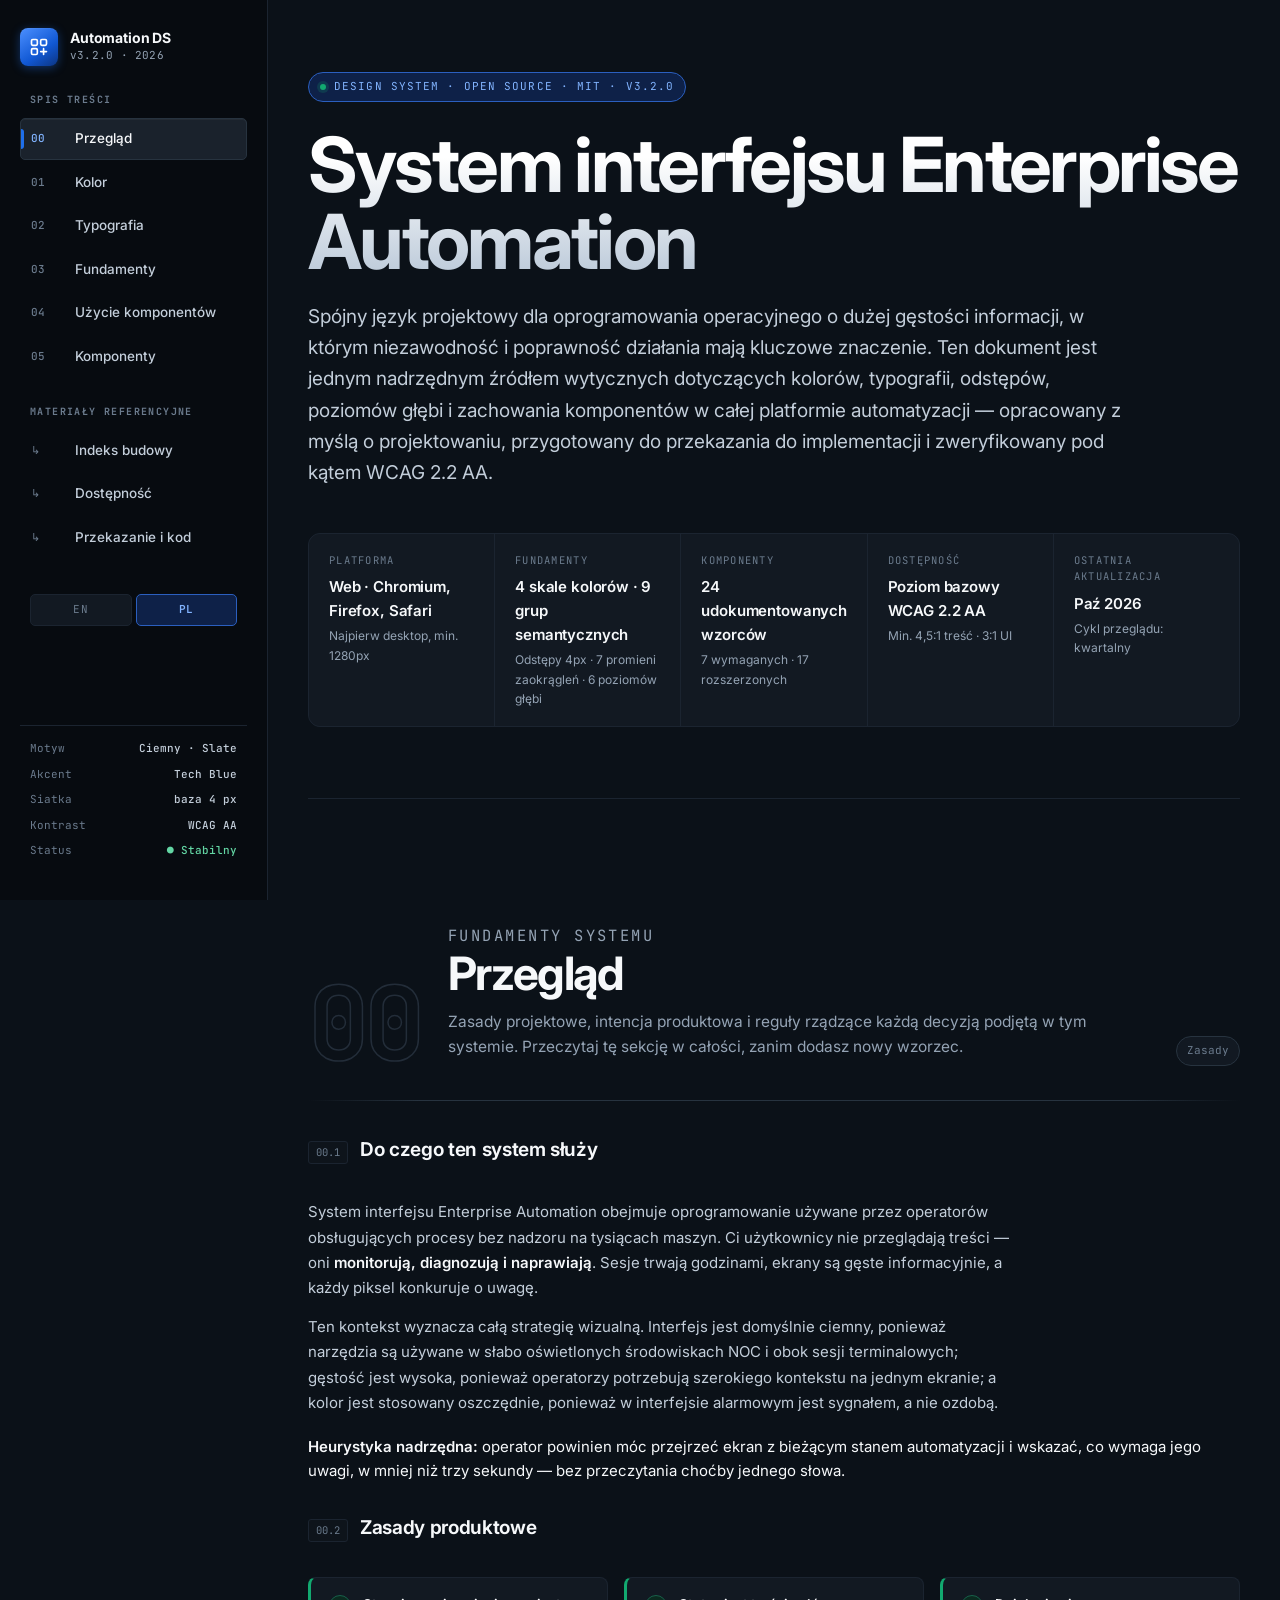
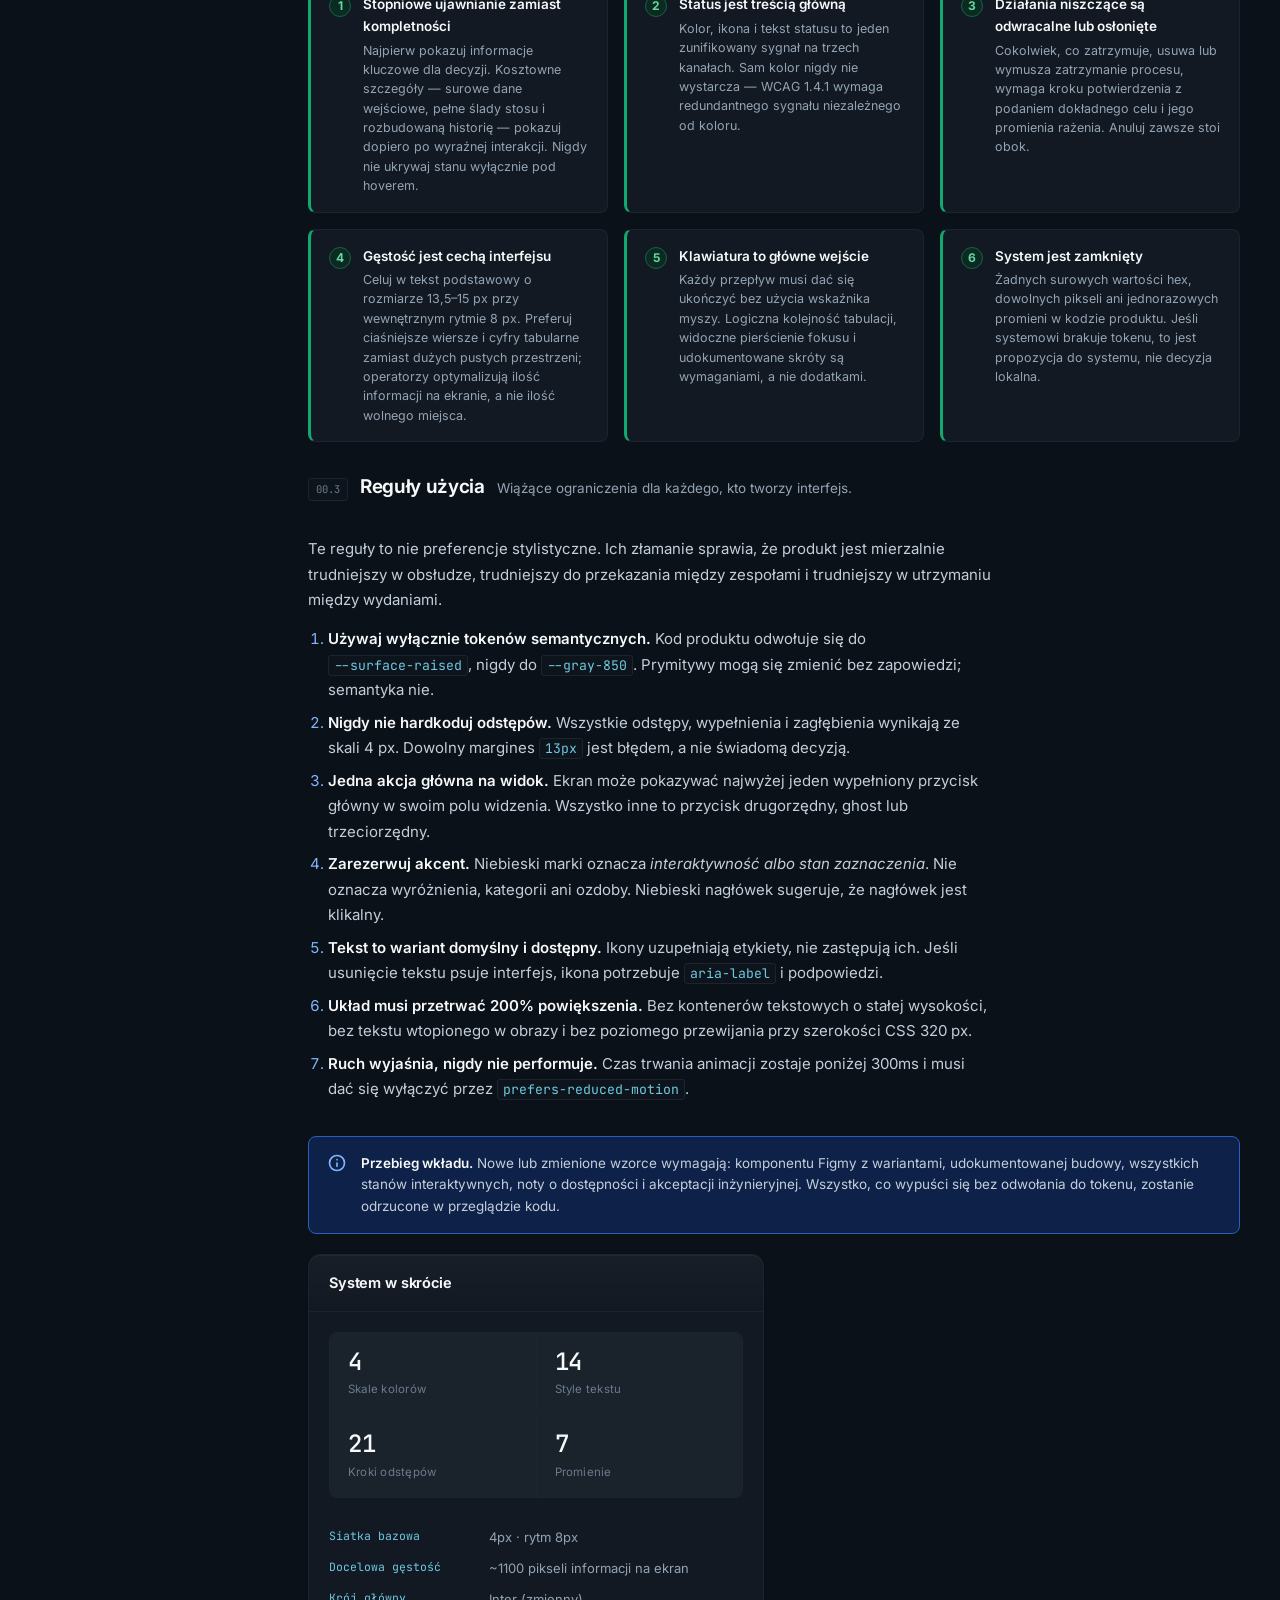
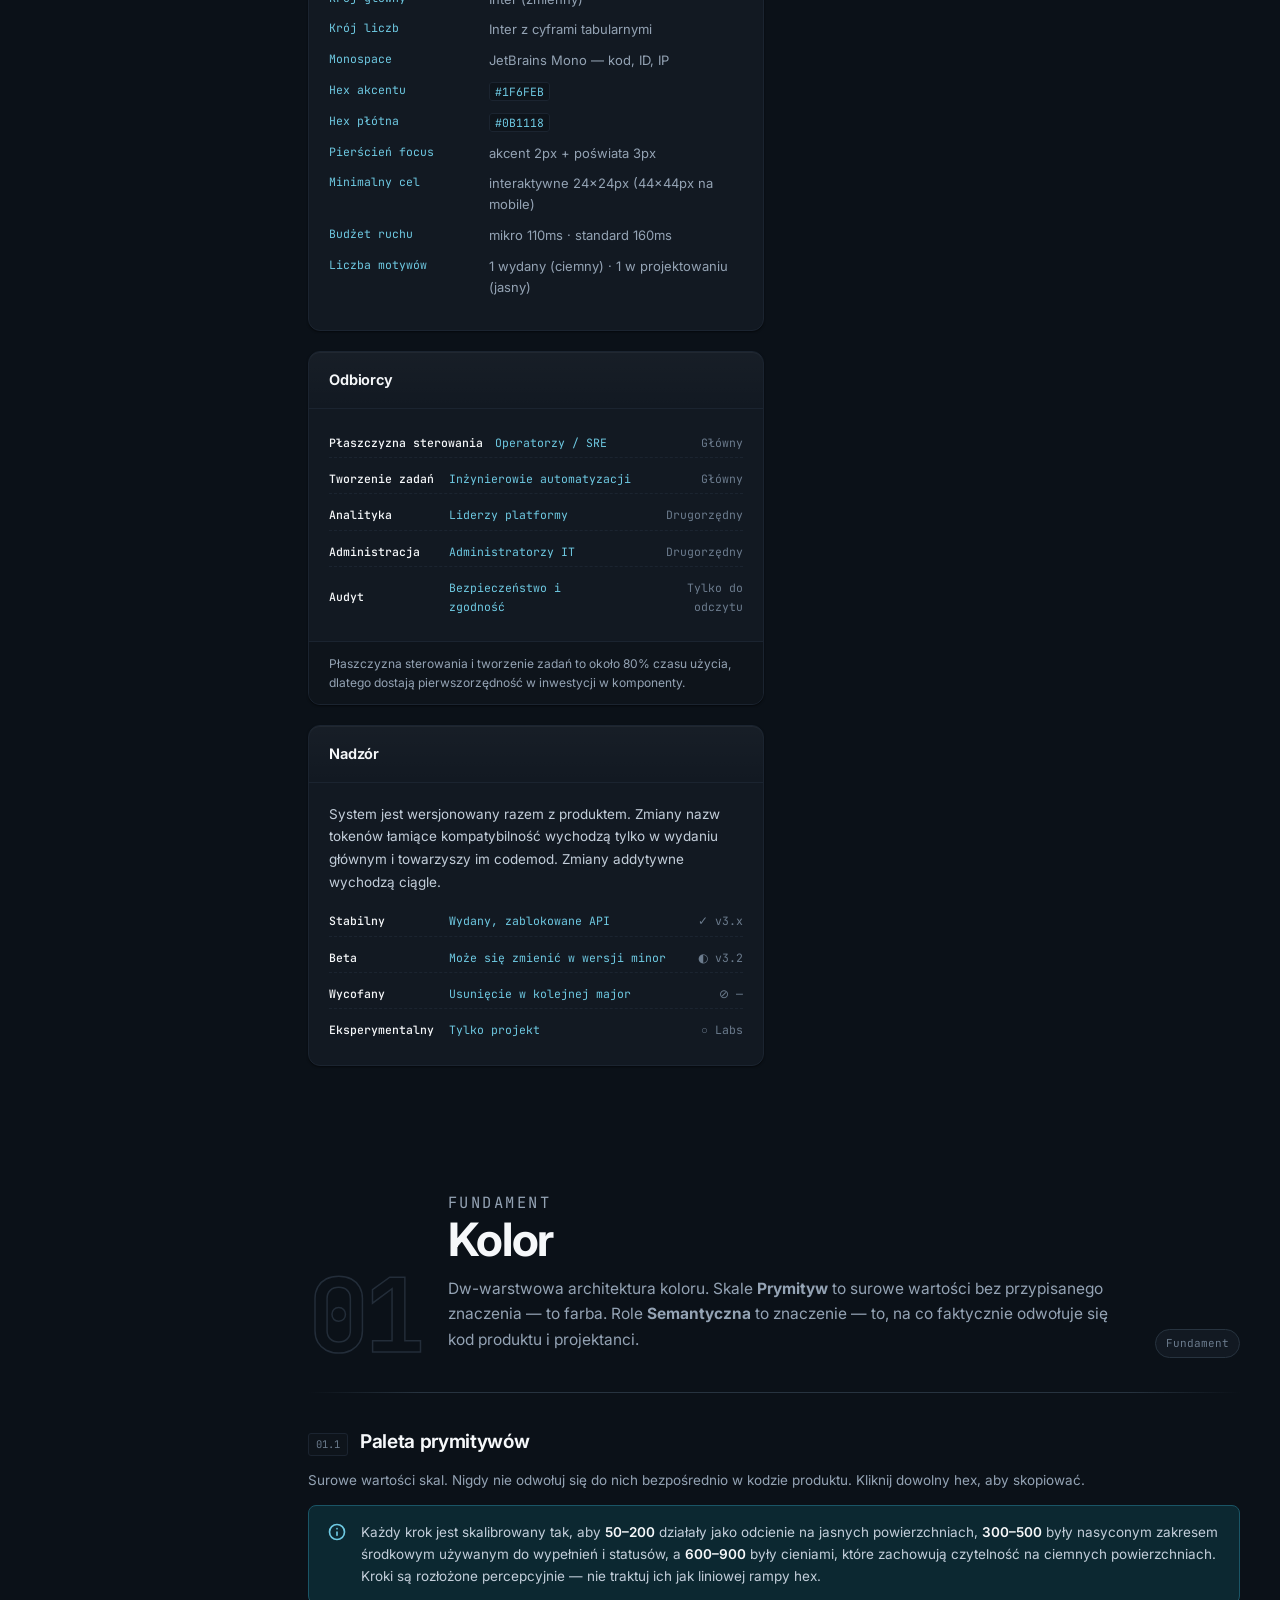
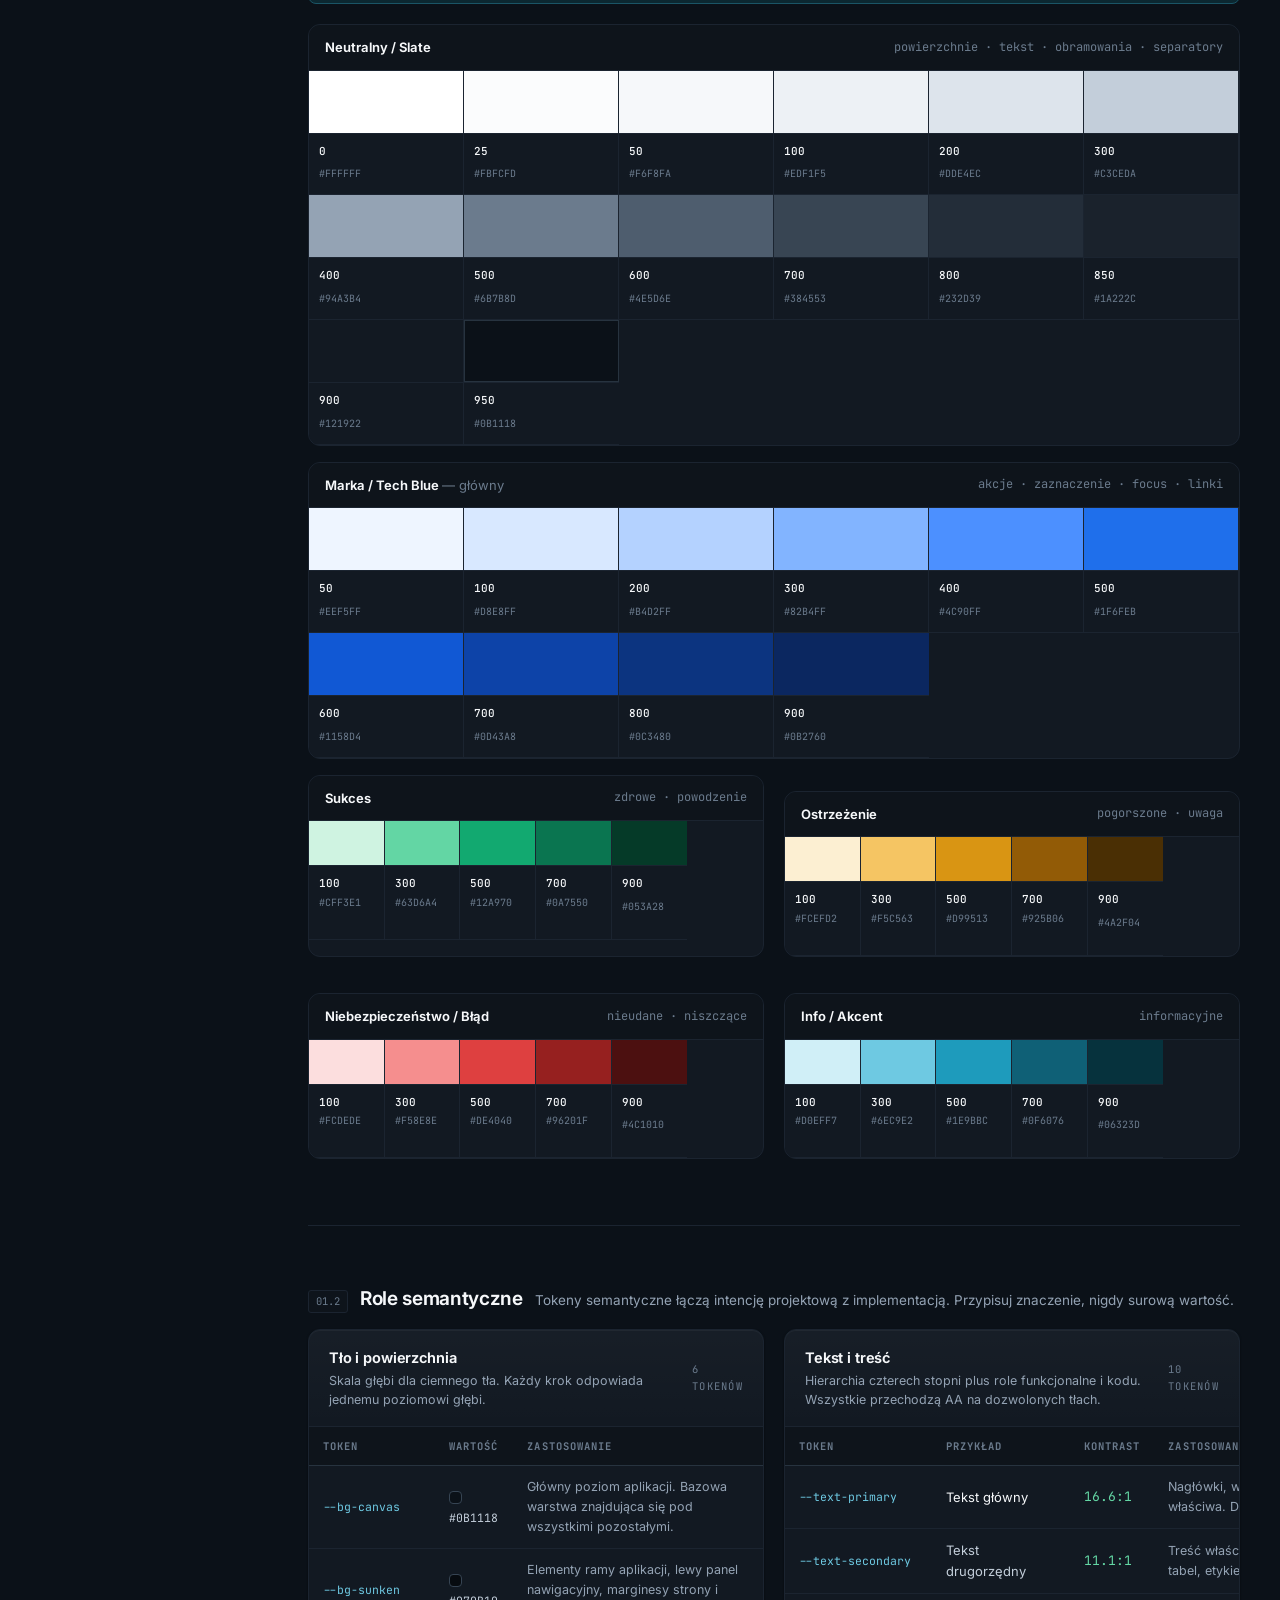
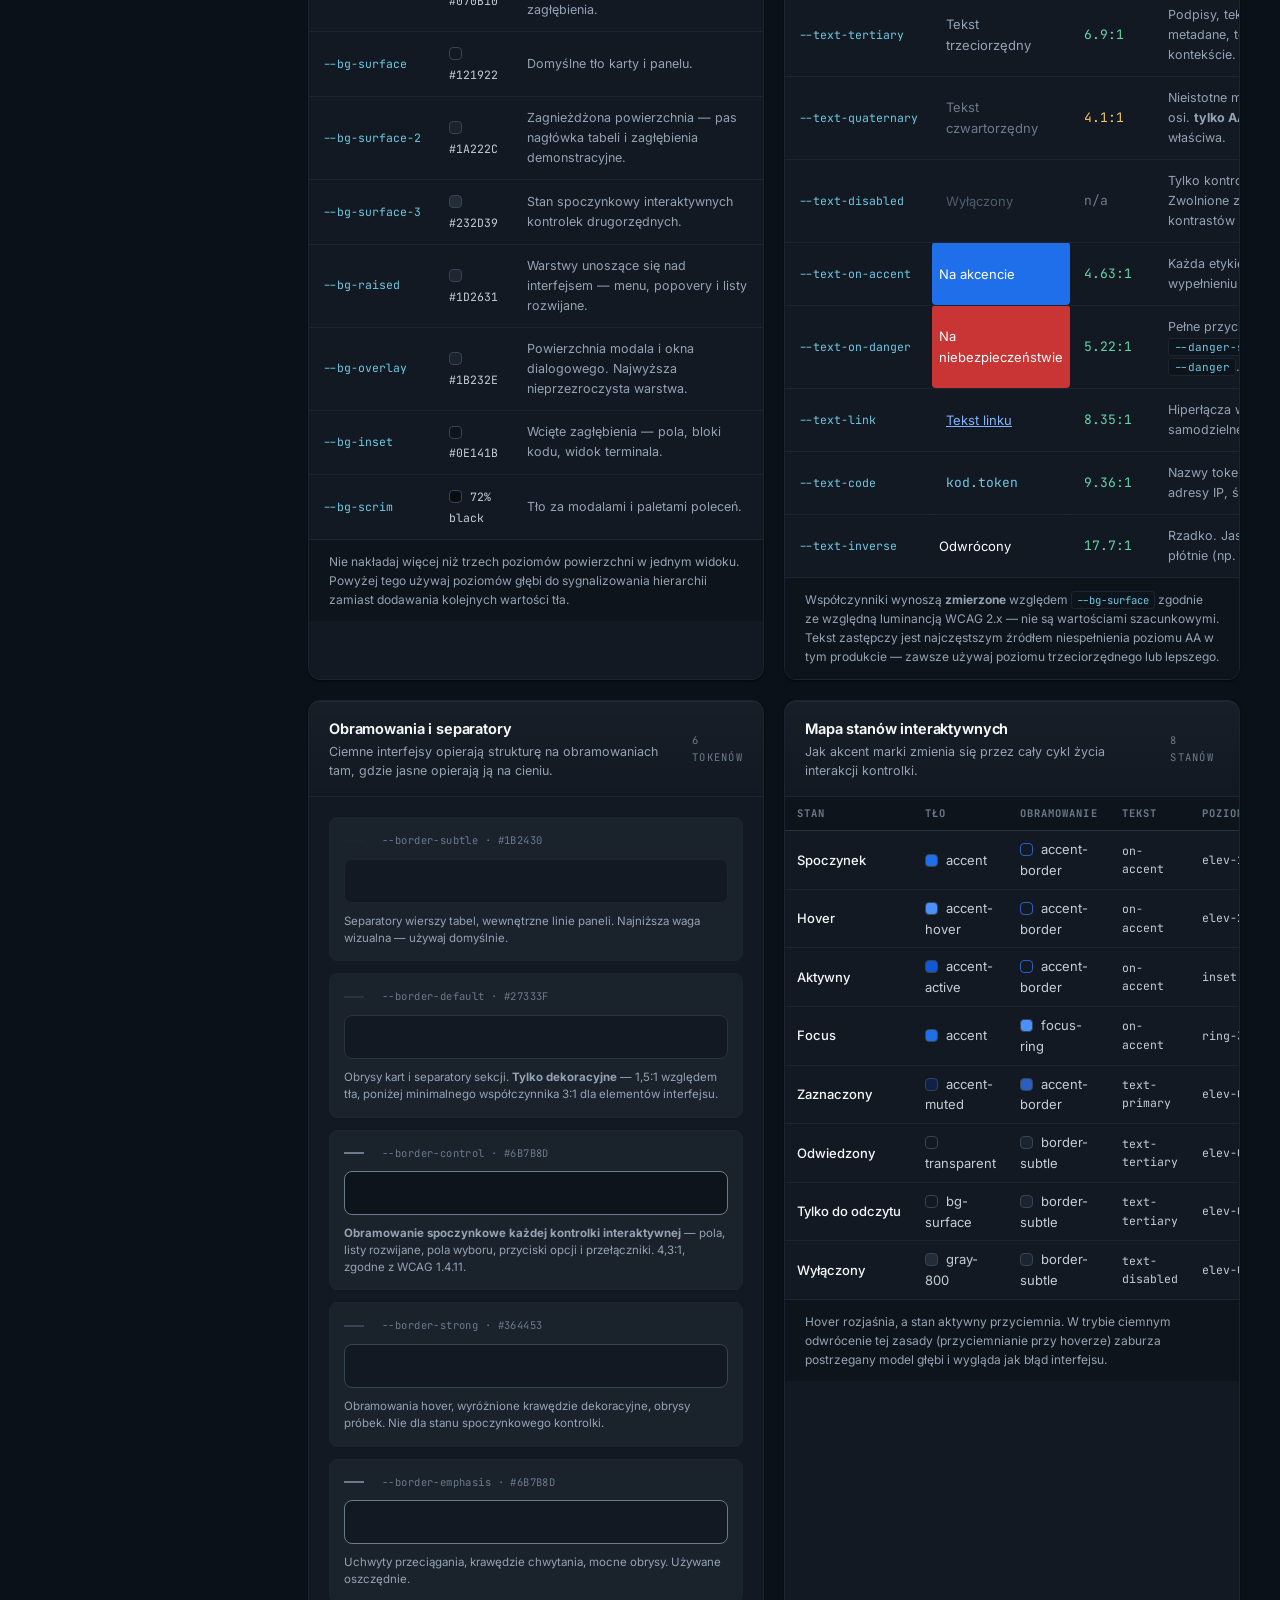
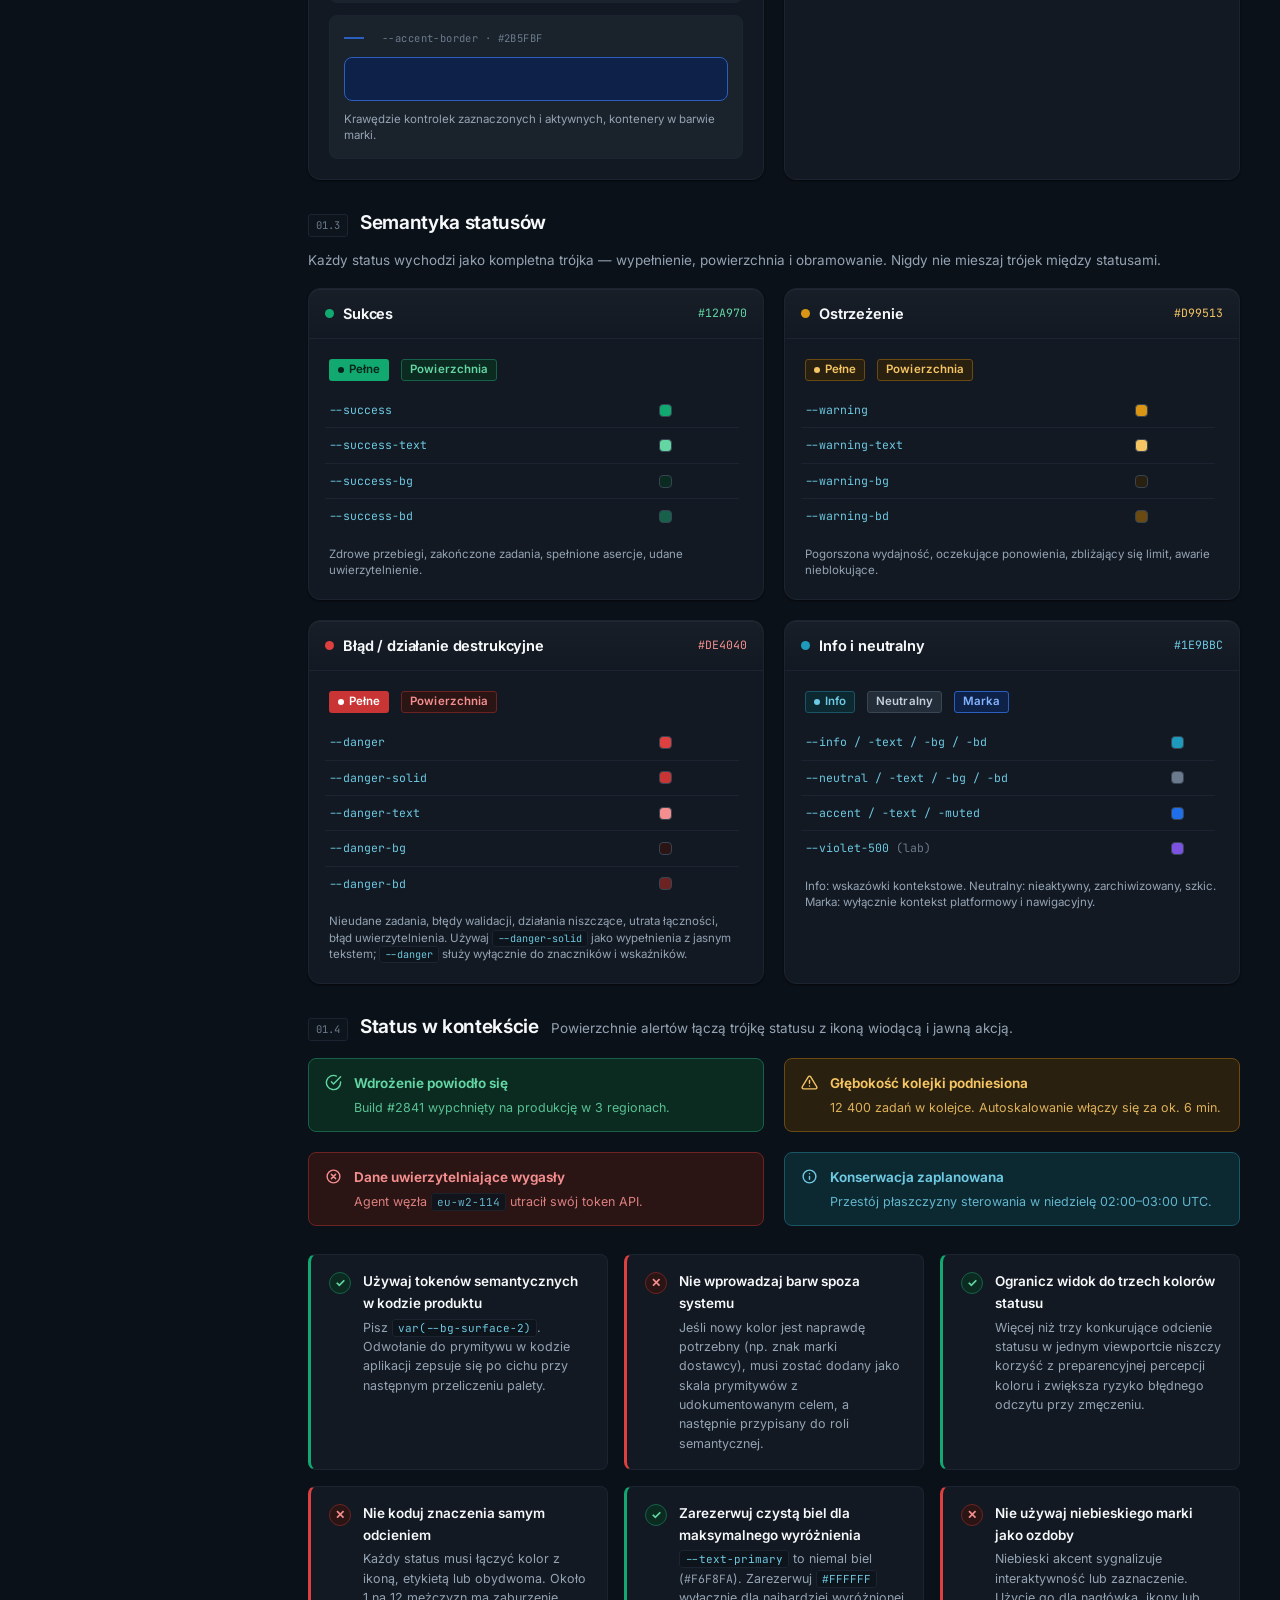
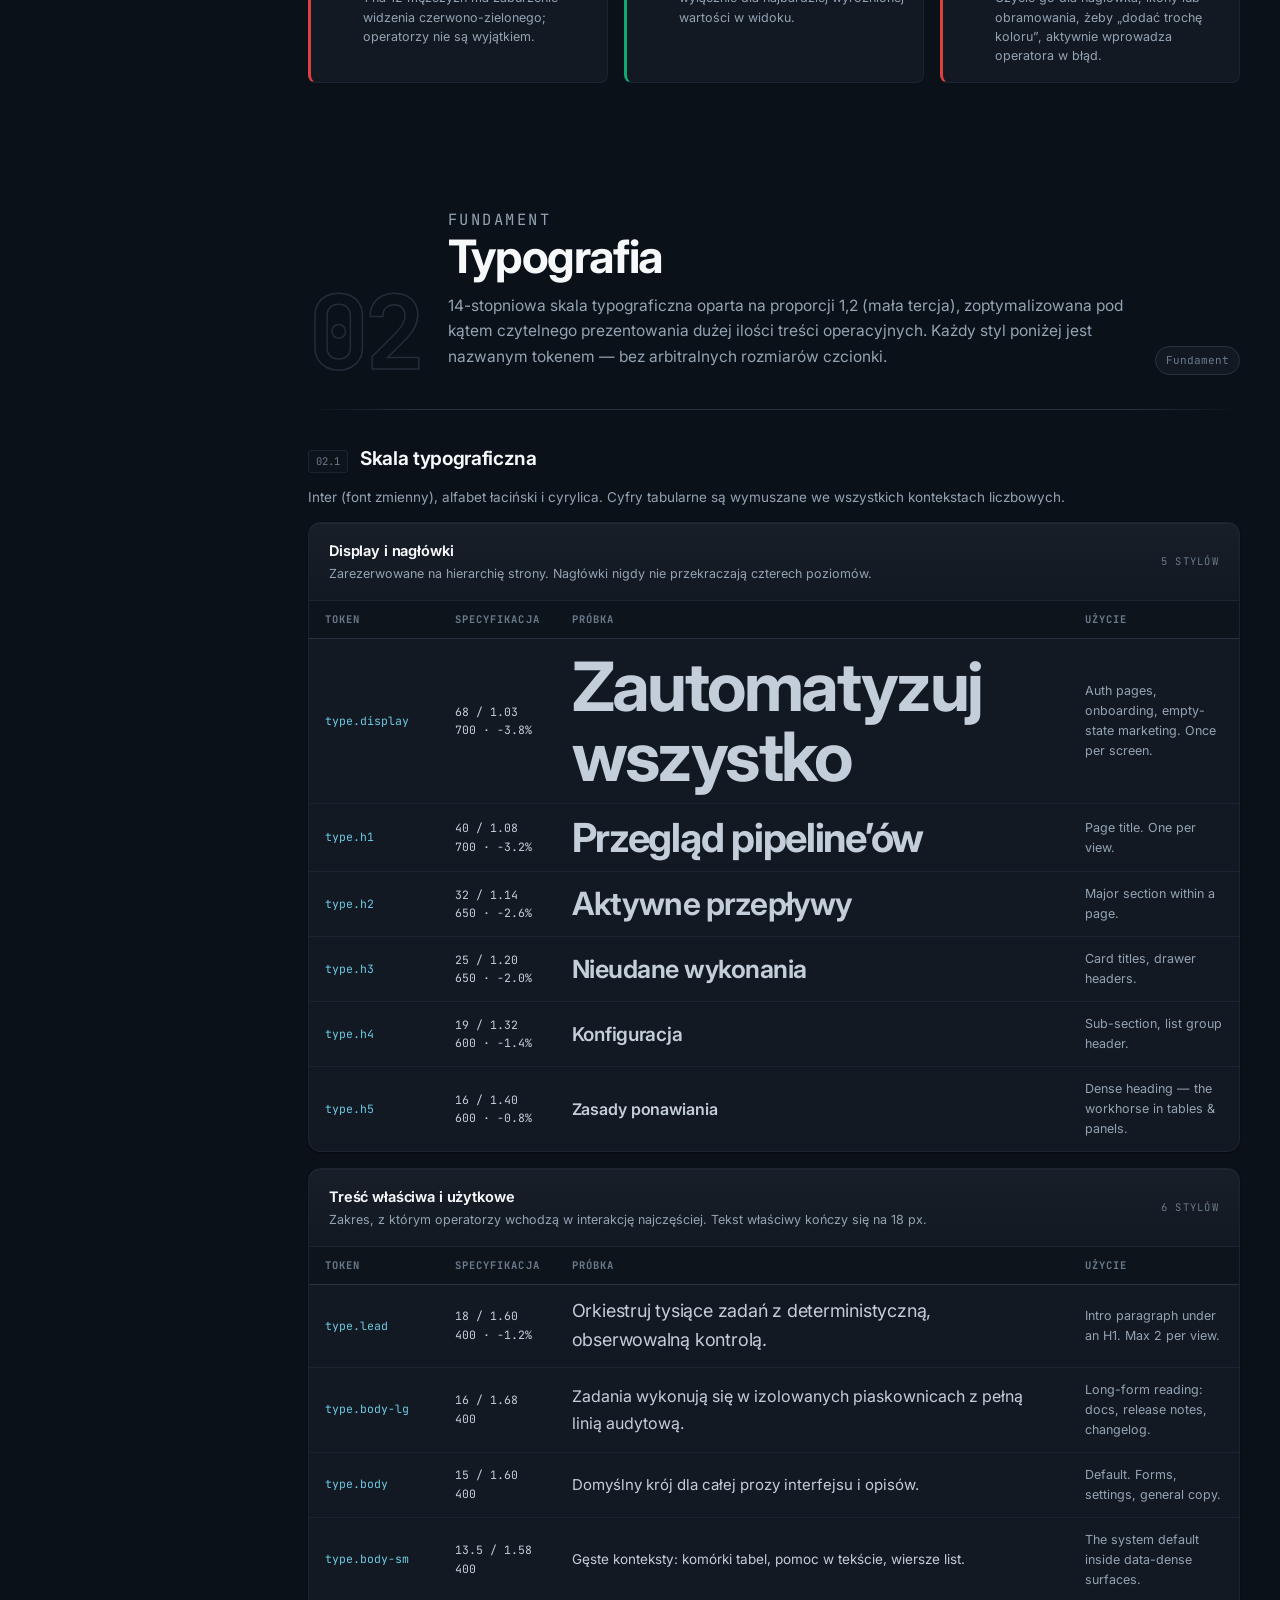
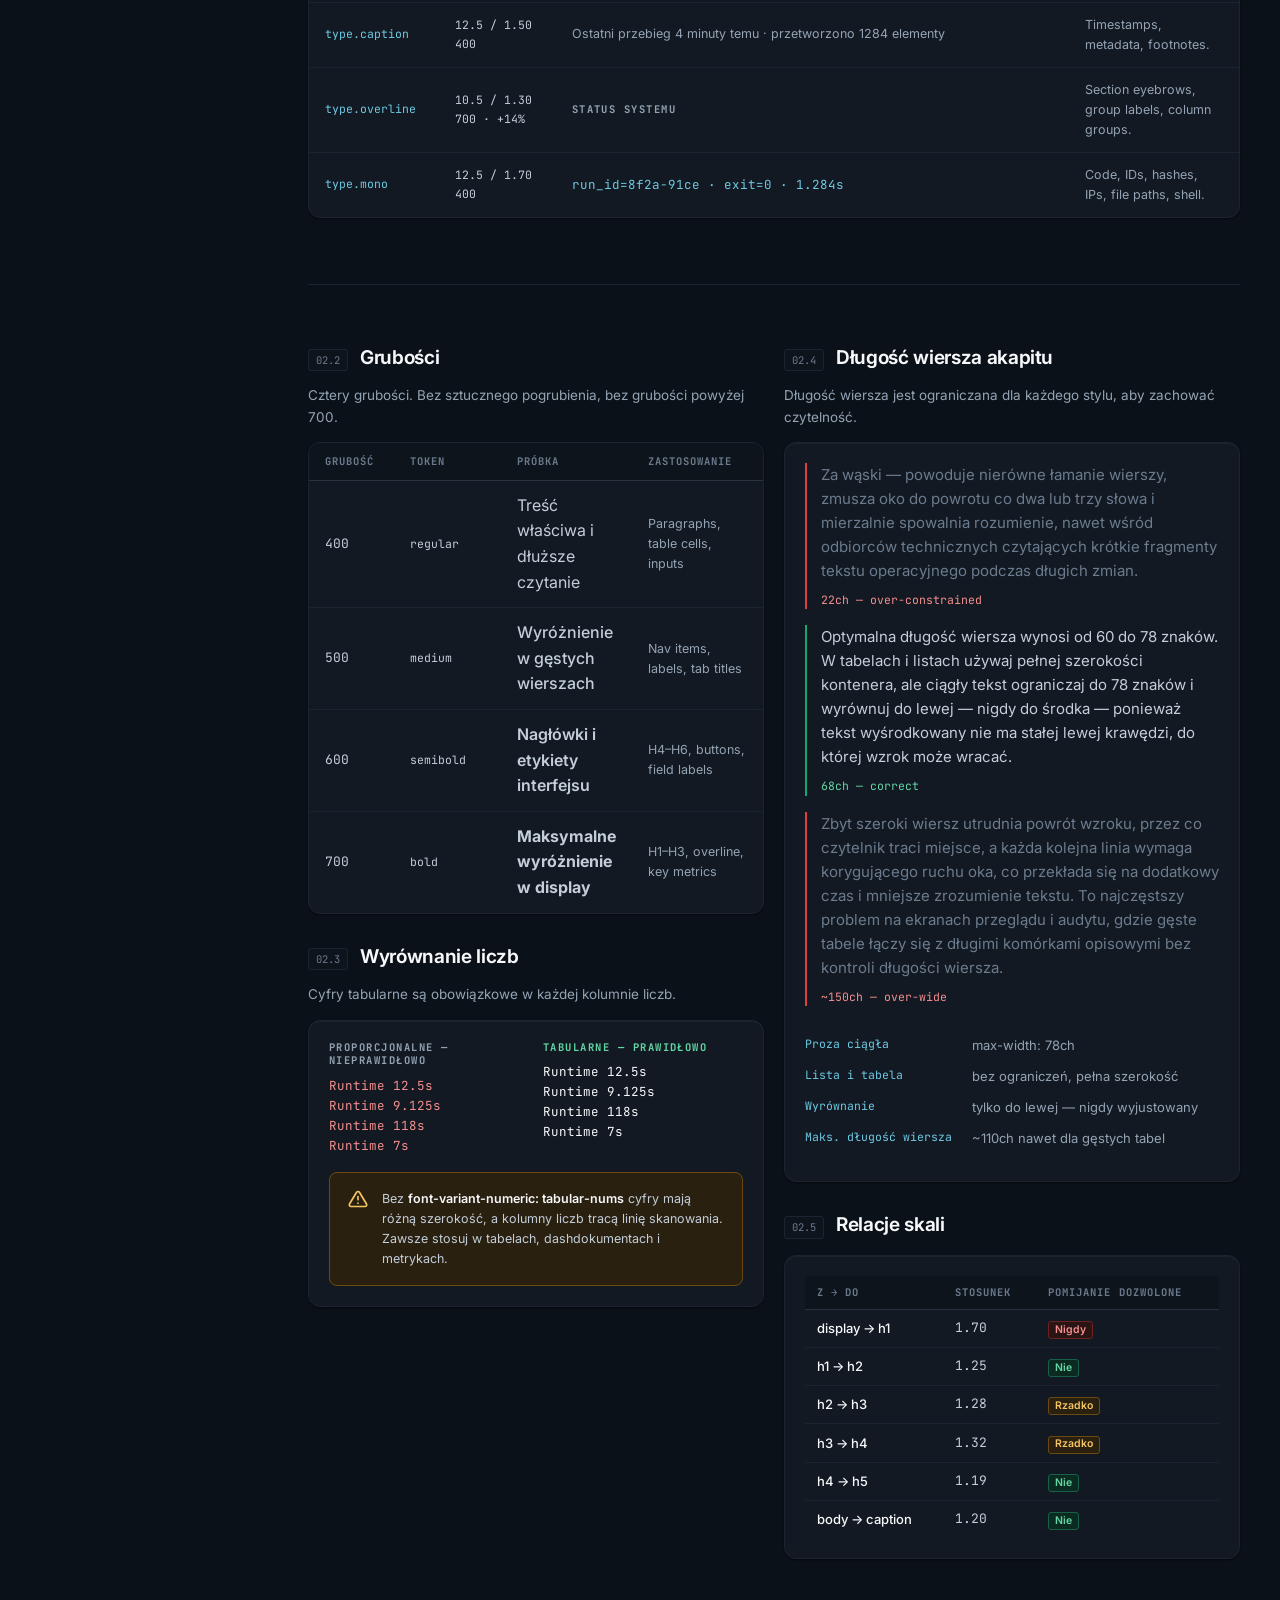
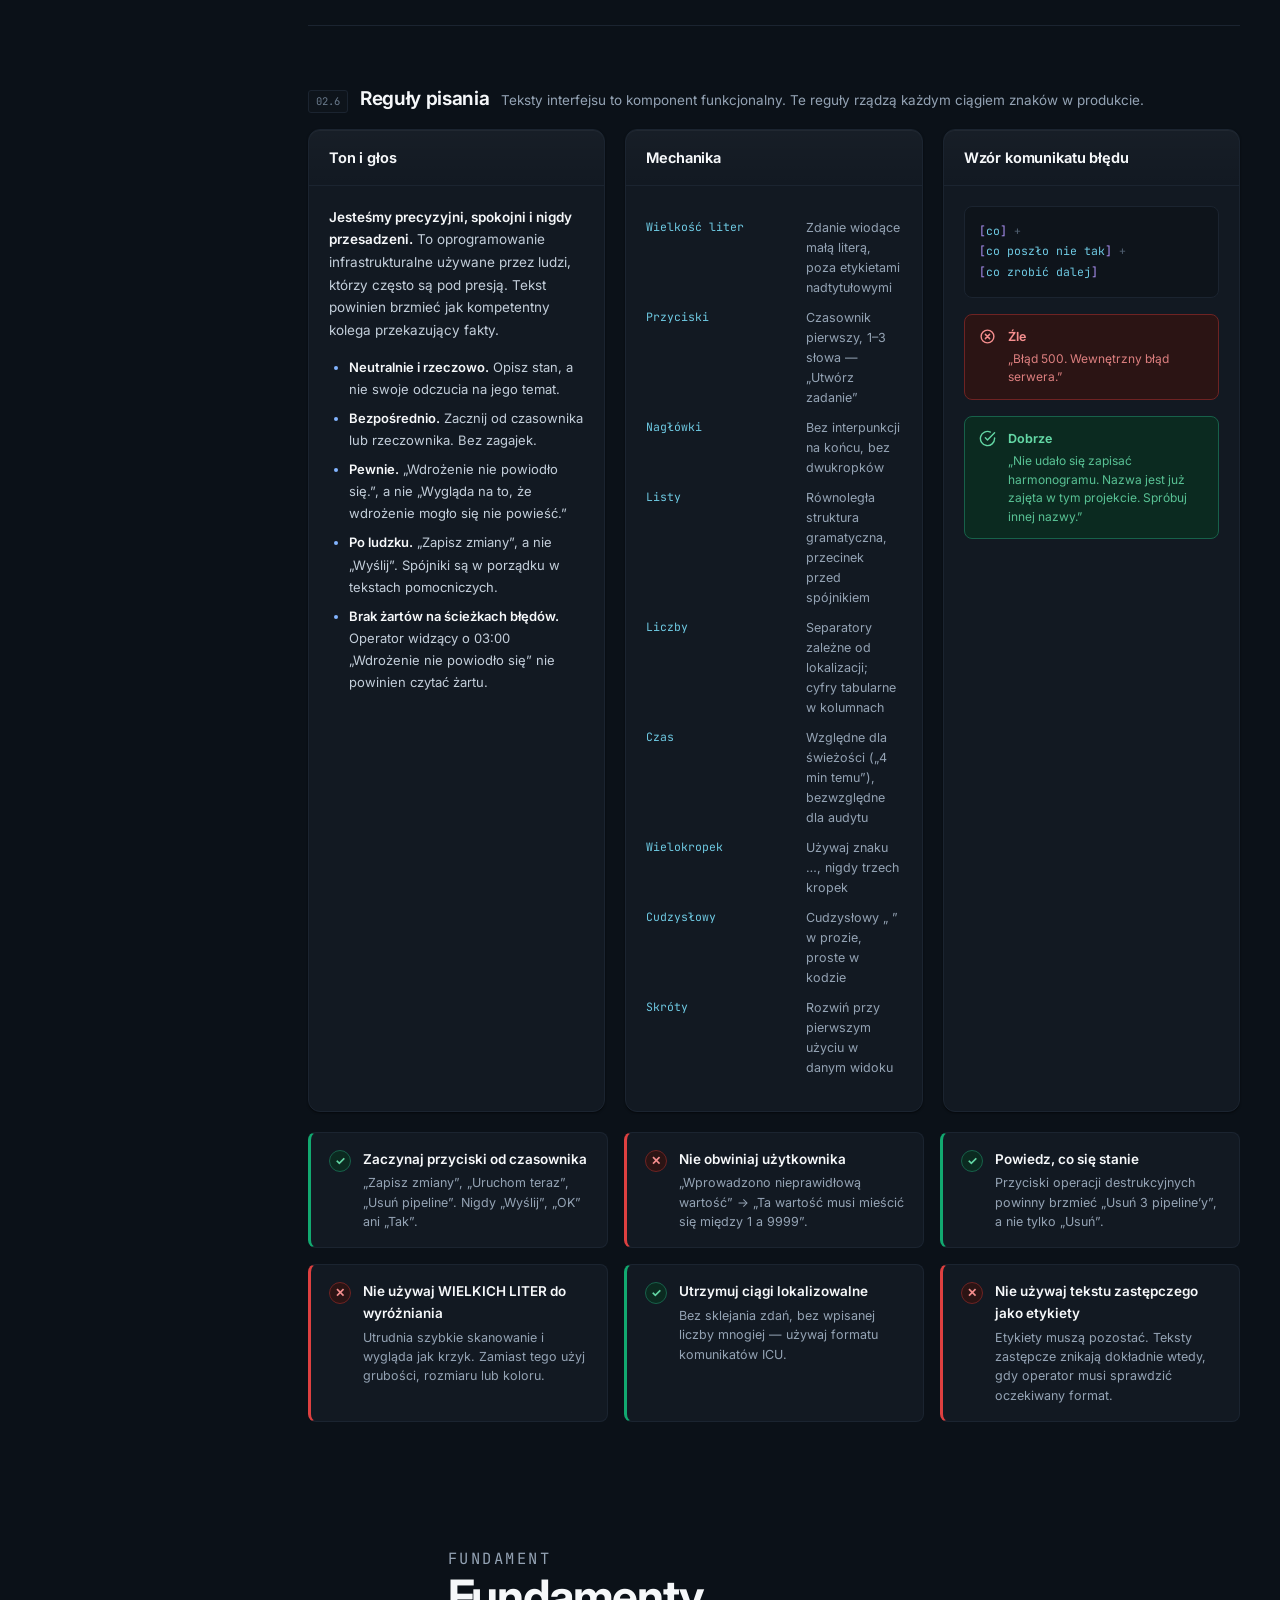
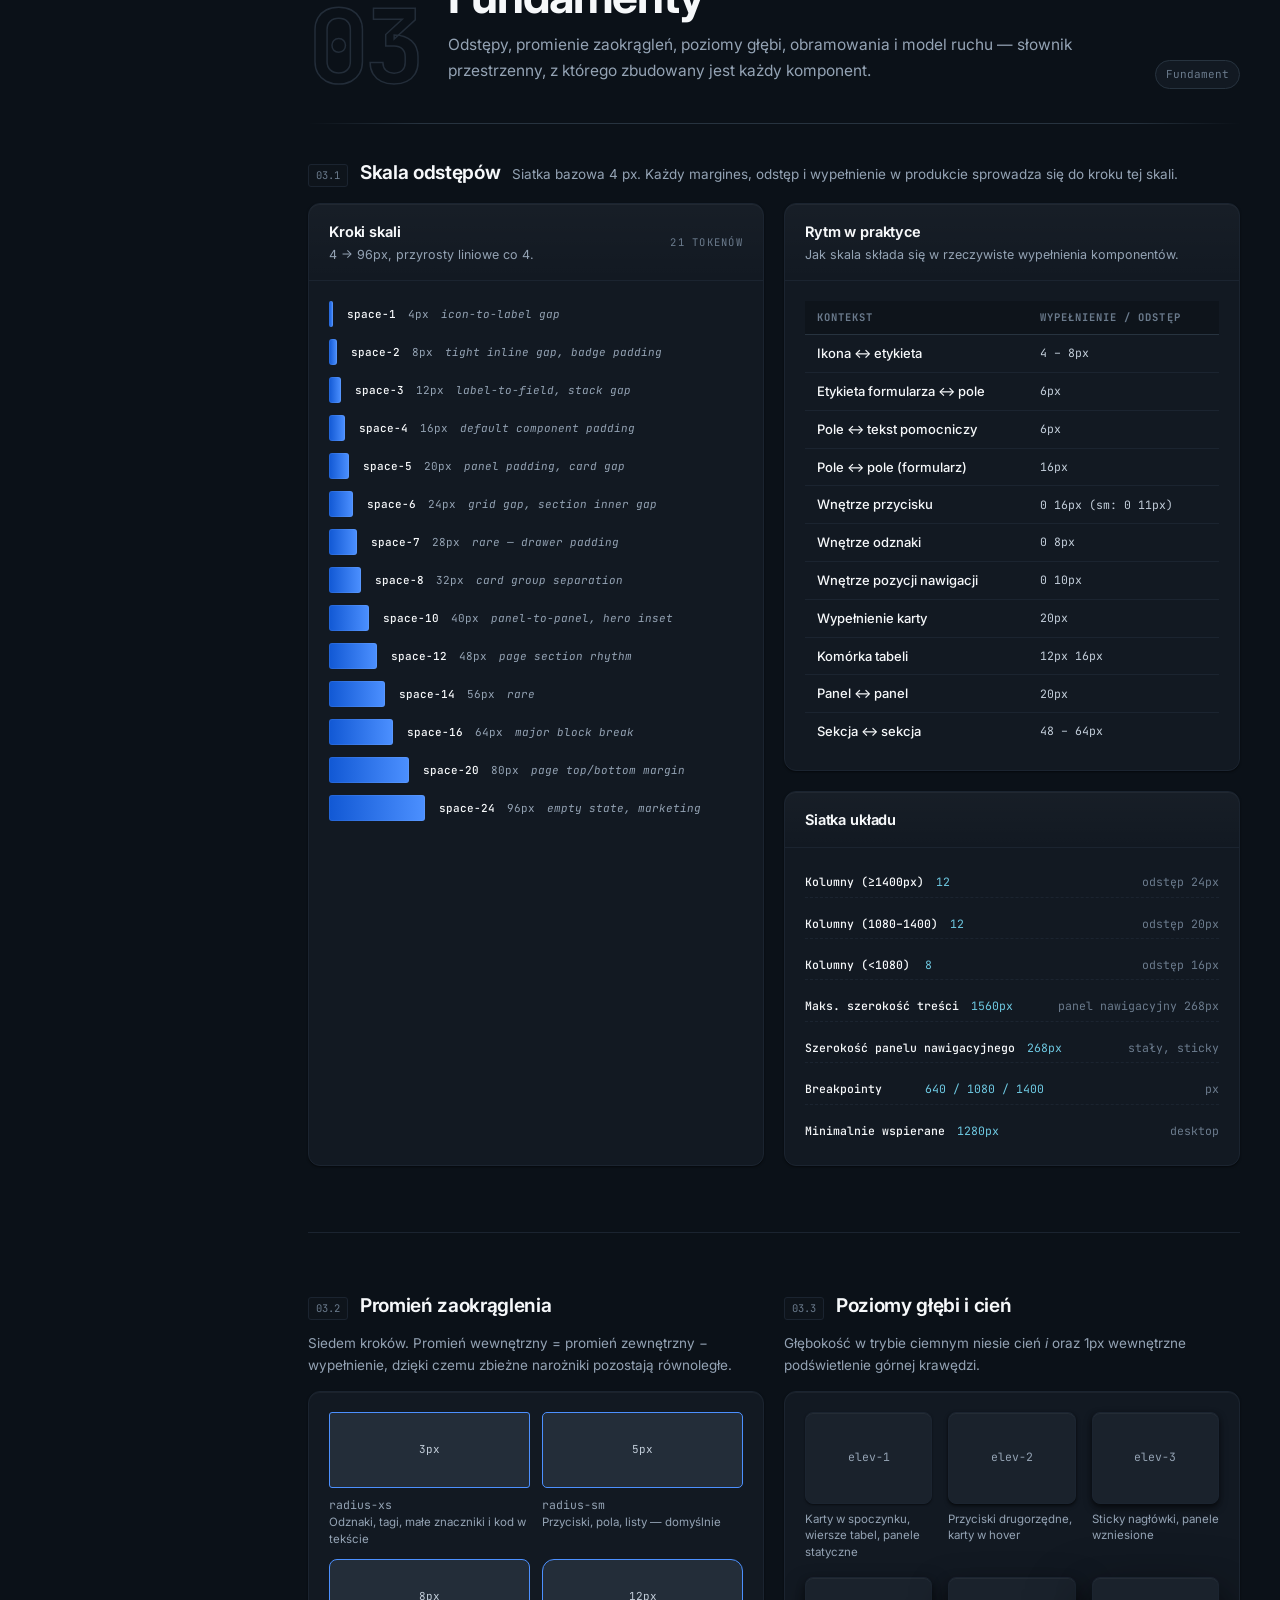
==== commit b2f80000: "feat(licence): MIT, with the notice carried by the copied artefacts The board advertised "Internal U" ====
--- a/index.pl.html
+++ b/index.pl.html
@@ -920,7 +920,7 @@
 
   <!-- ------------------------------------------------------------ COVER -->
   <header class="cover">
-    <div class="cover__eyebrow"><span class="dot"></span> system projektowy · Użycie wewnętrzne · v3.2.0</div>
+    <div class="cover__eyebrow"><span class="dot"></span> Design System · Open Source · MIT · v3.2.0</div>
     <h1>System interfejsu Enterprise Automation<br/></h1>
     <p class="cover__lede">Spójny język projektowy dla oprogramowania operacyjnego o dużej gęstości informacji, w którym niezawodność i poprawność działania mają kluczowe znaczenie. Ten dokument jest jednym nadrzędnym źródłem wytycznych dotyczących kolorów, typografii, odstępów, poziomów głębi i zachowania komponentów w całej platformie automatyzacji — opracowany z myślą o projektowaniu, przygotowany do przekazania do implementacji i zweryfikowany pod kątem WCAG 2.2 AA.</p>
 
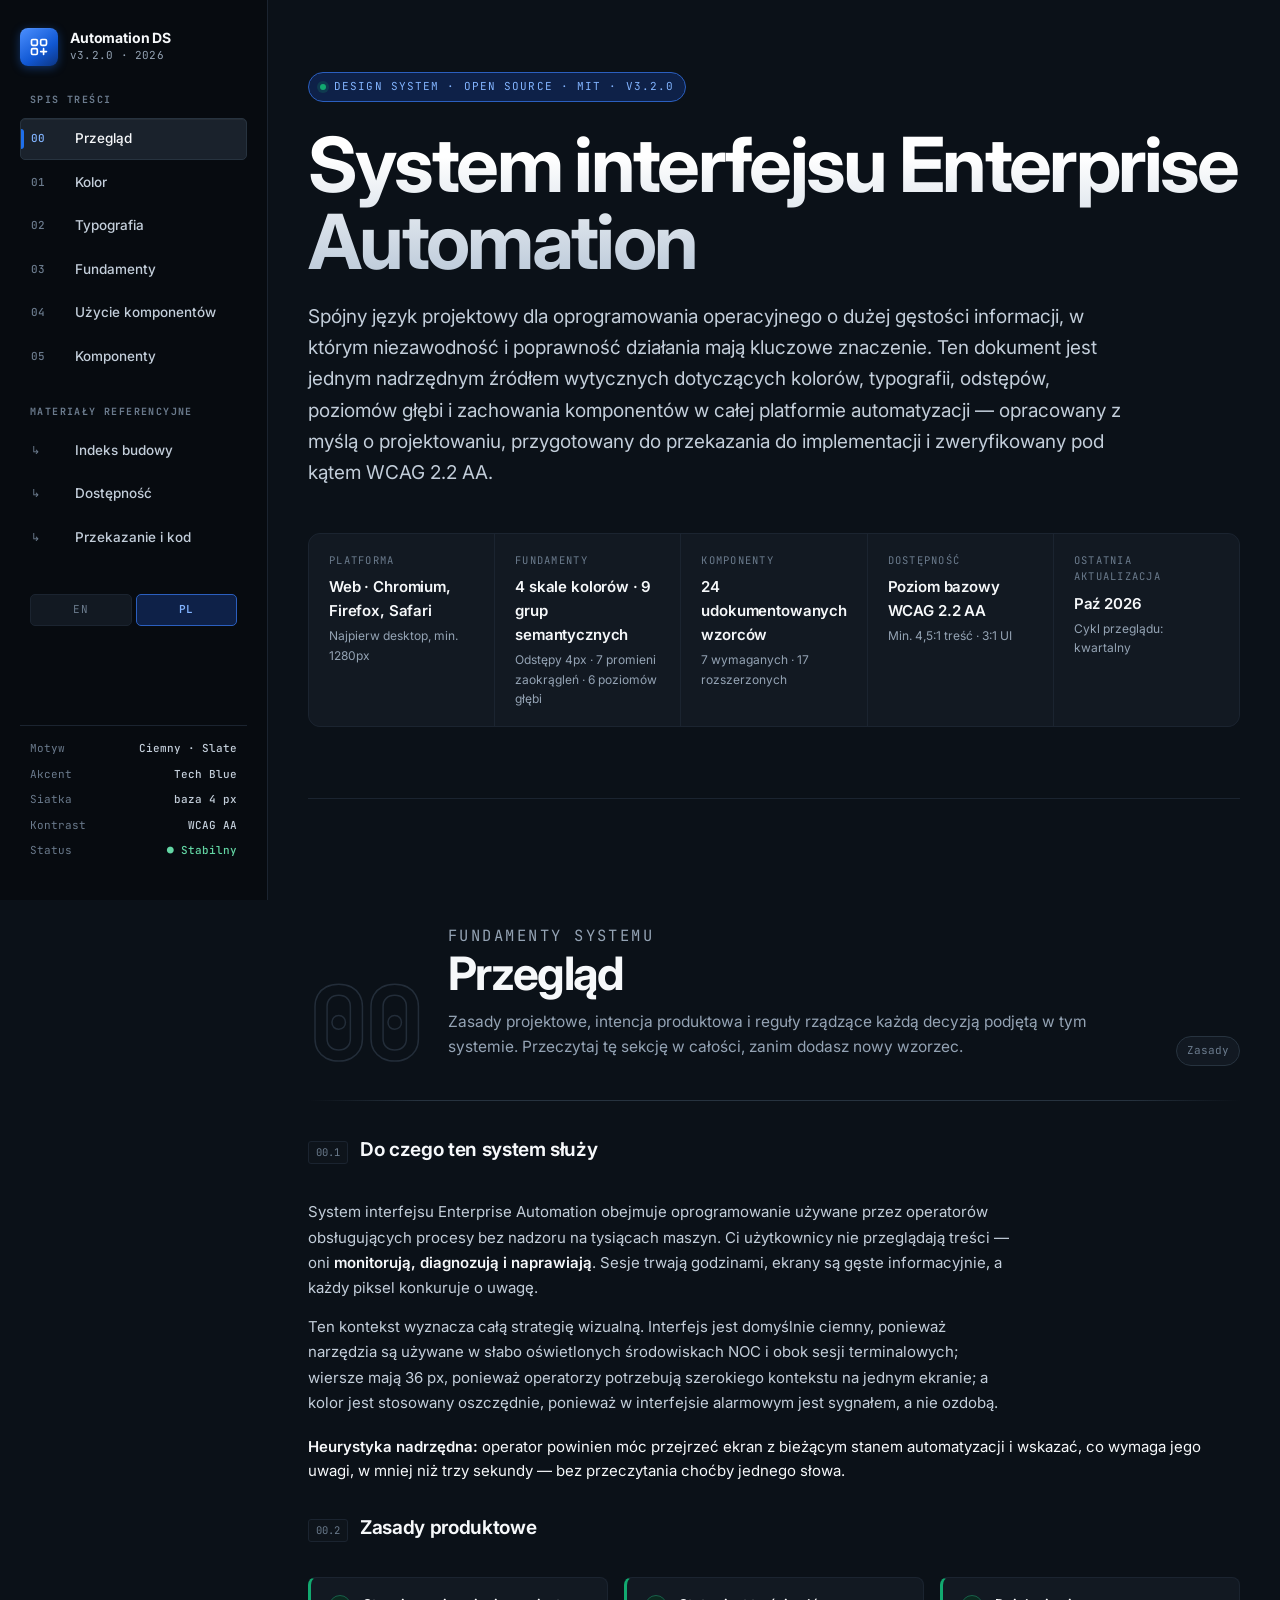
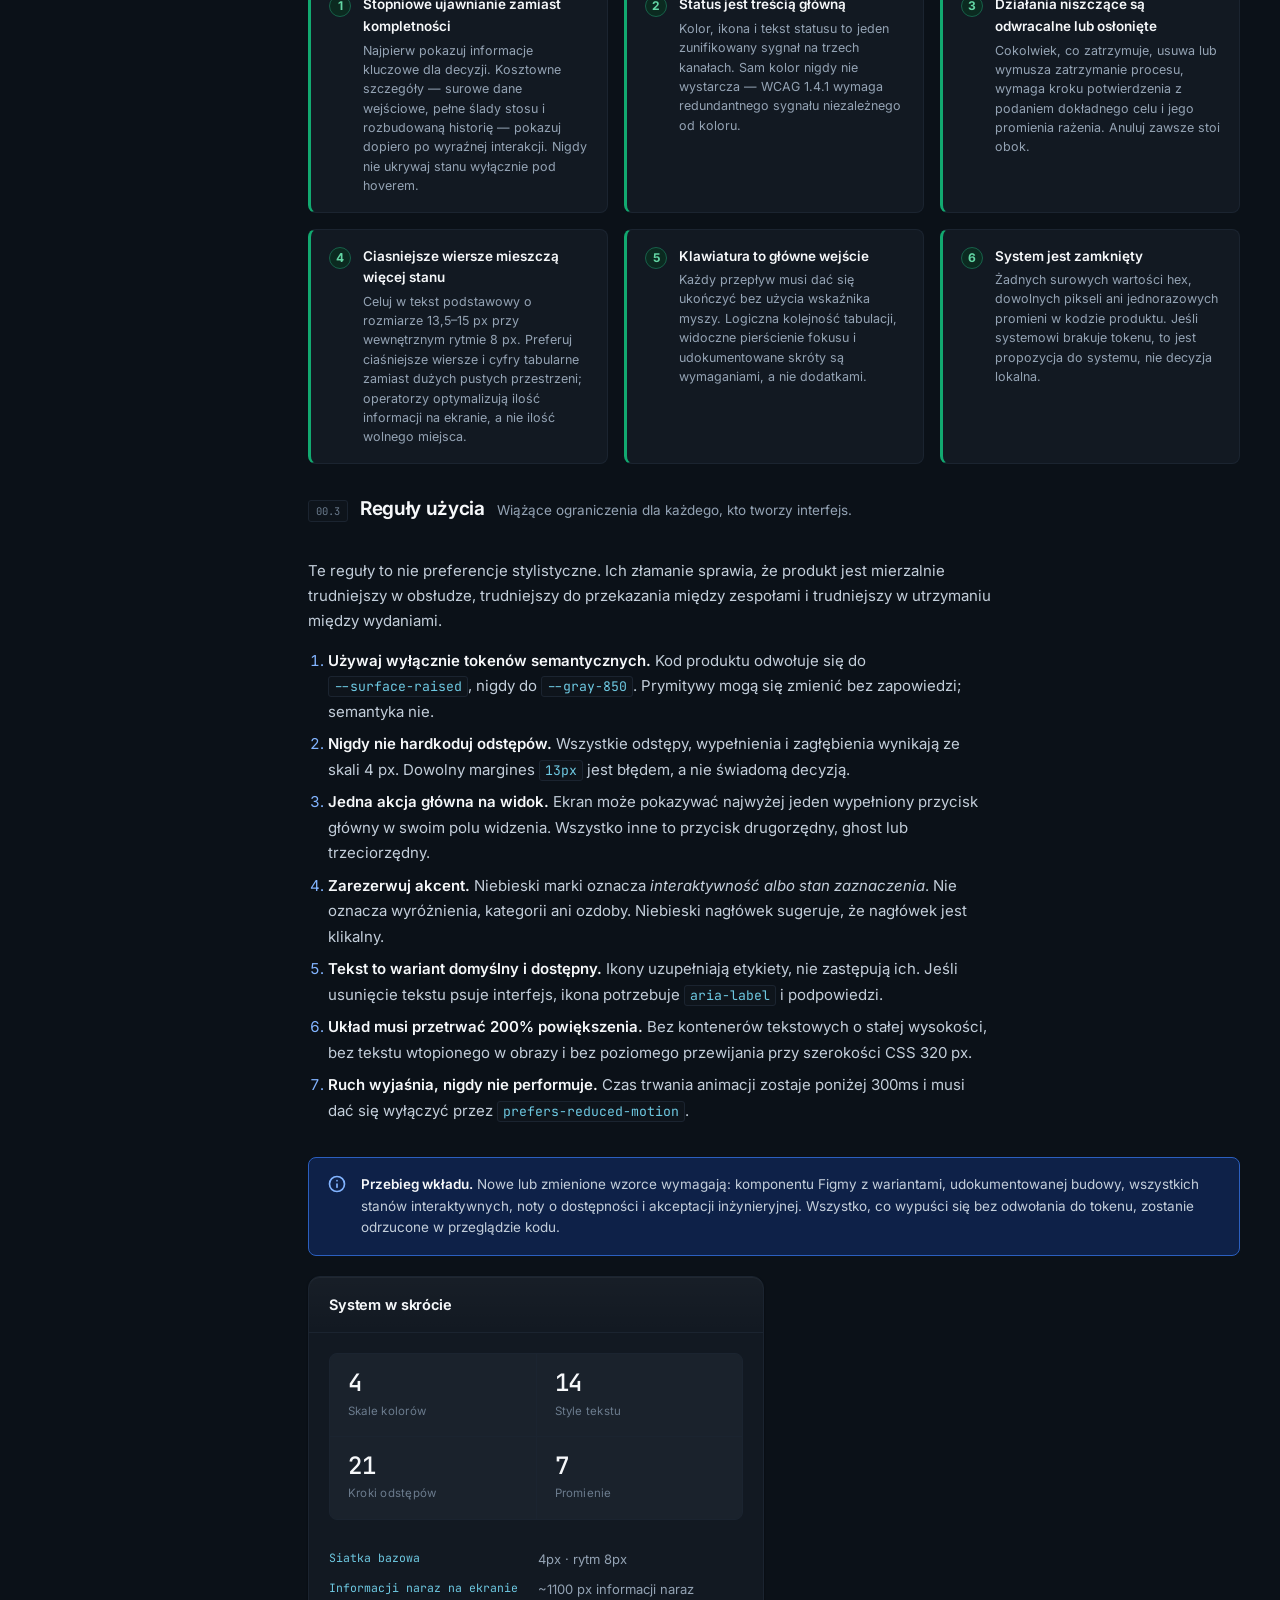
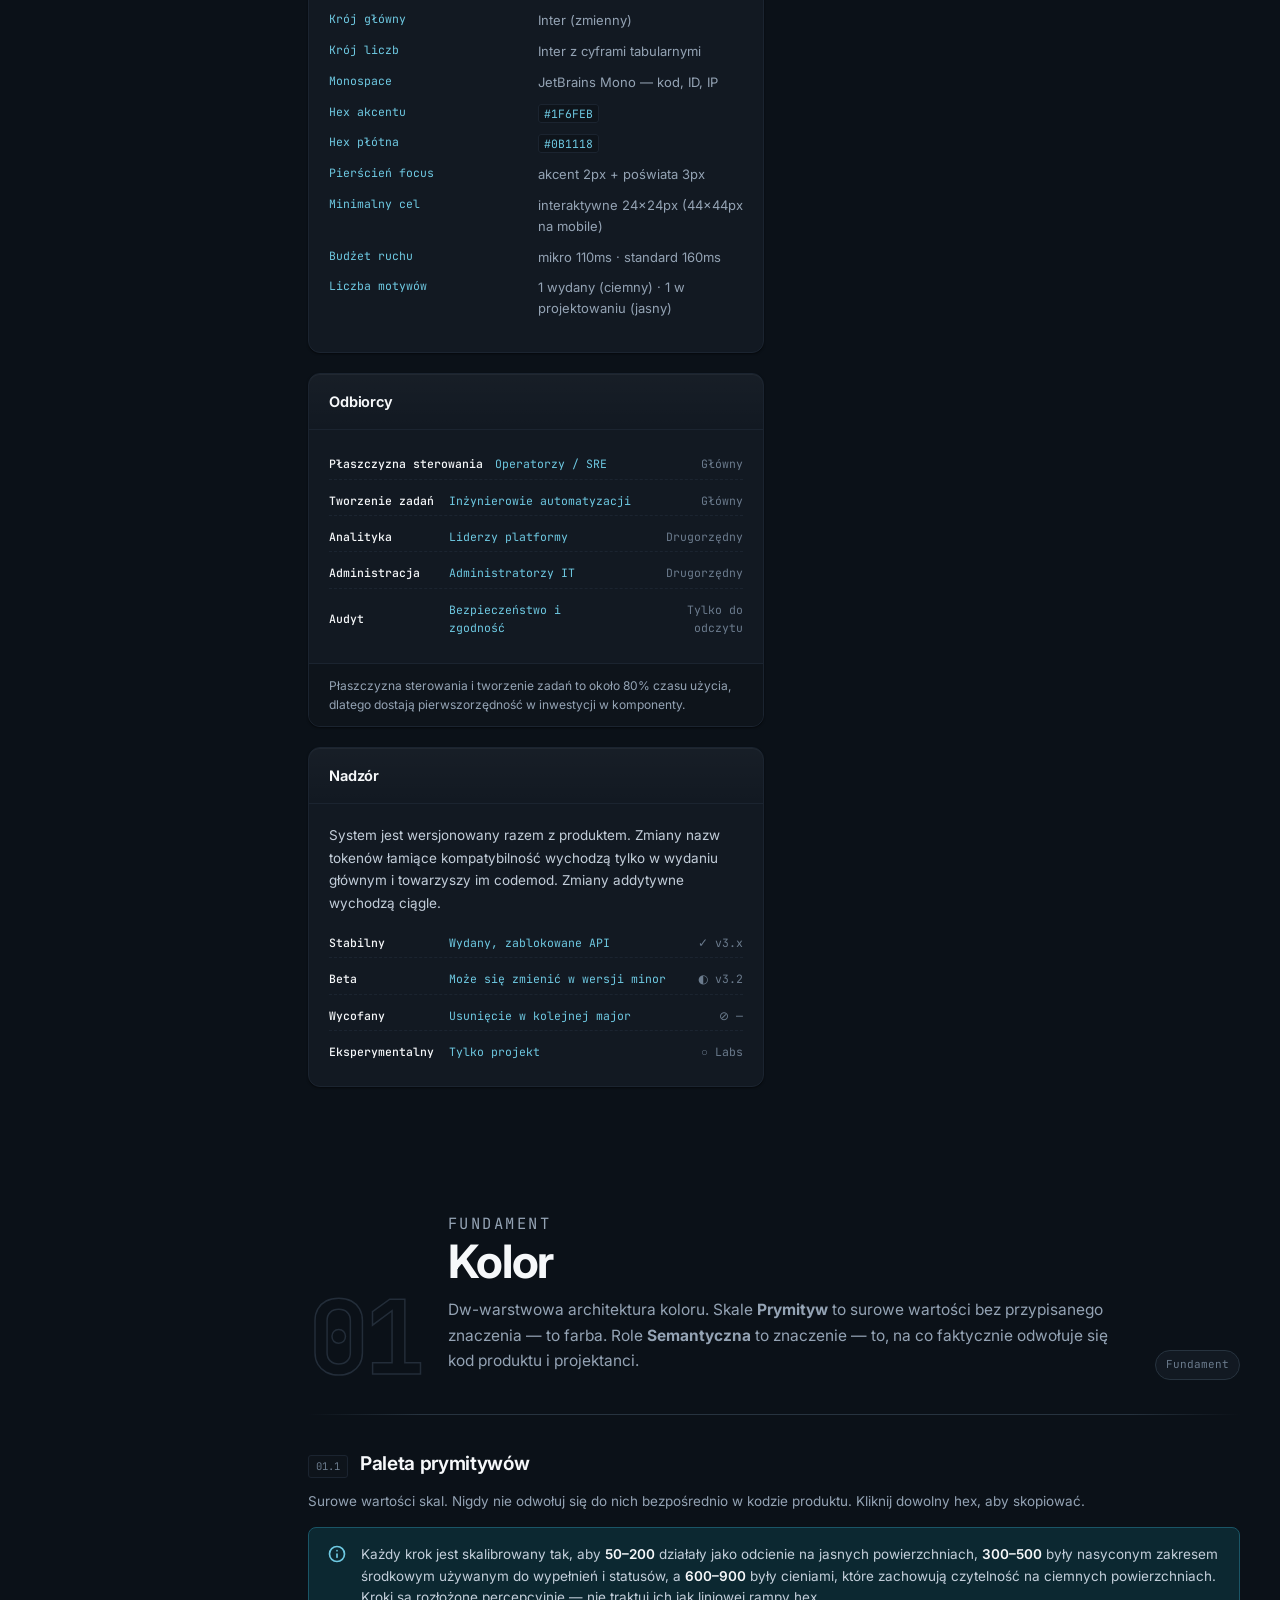
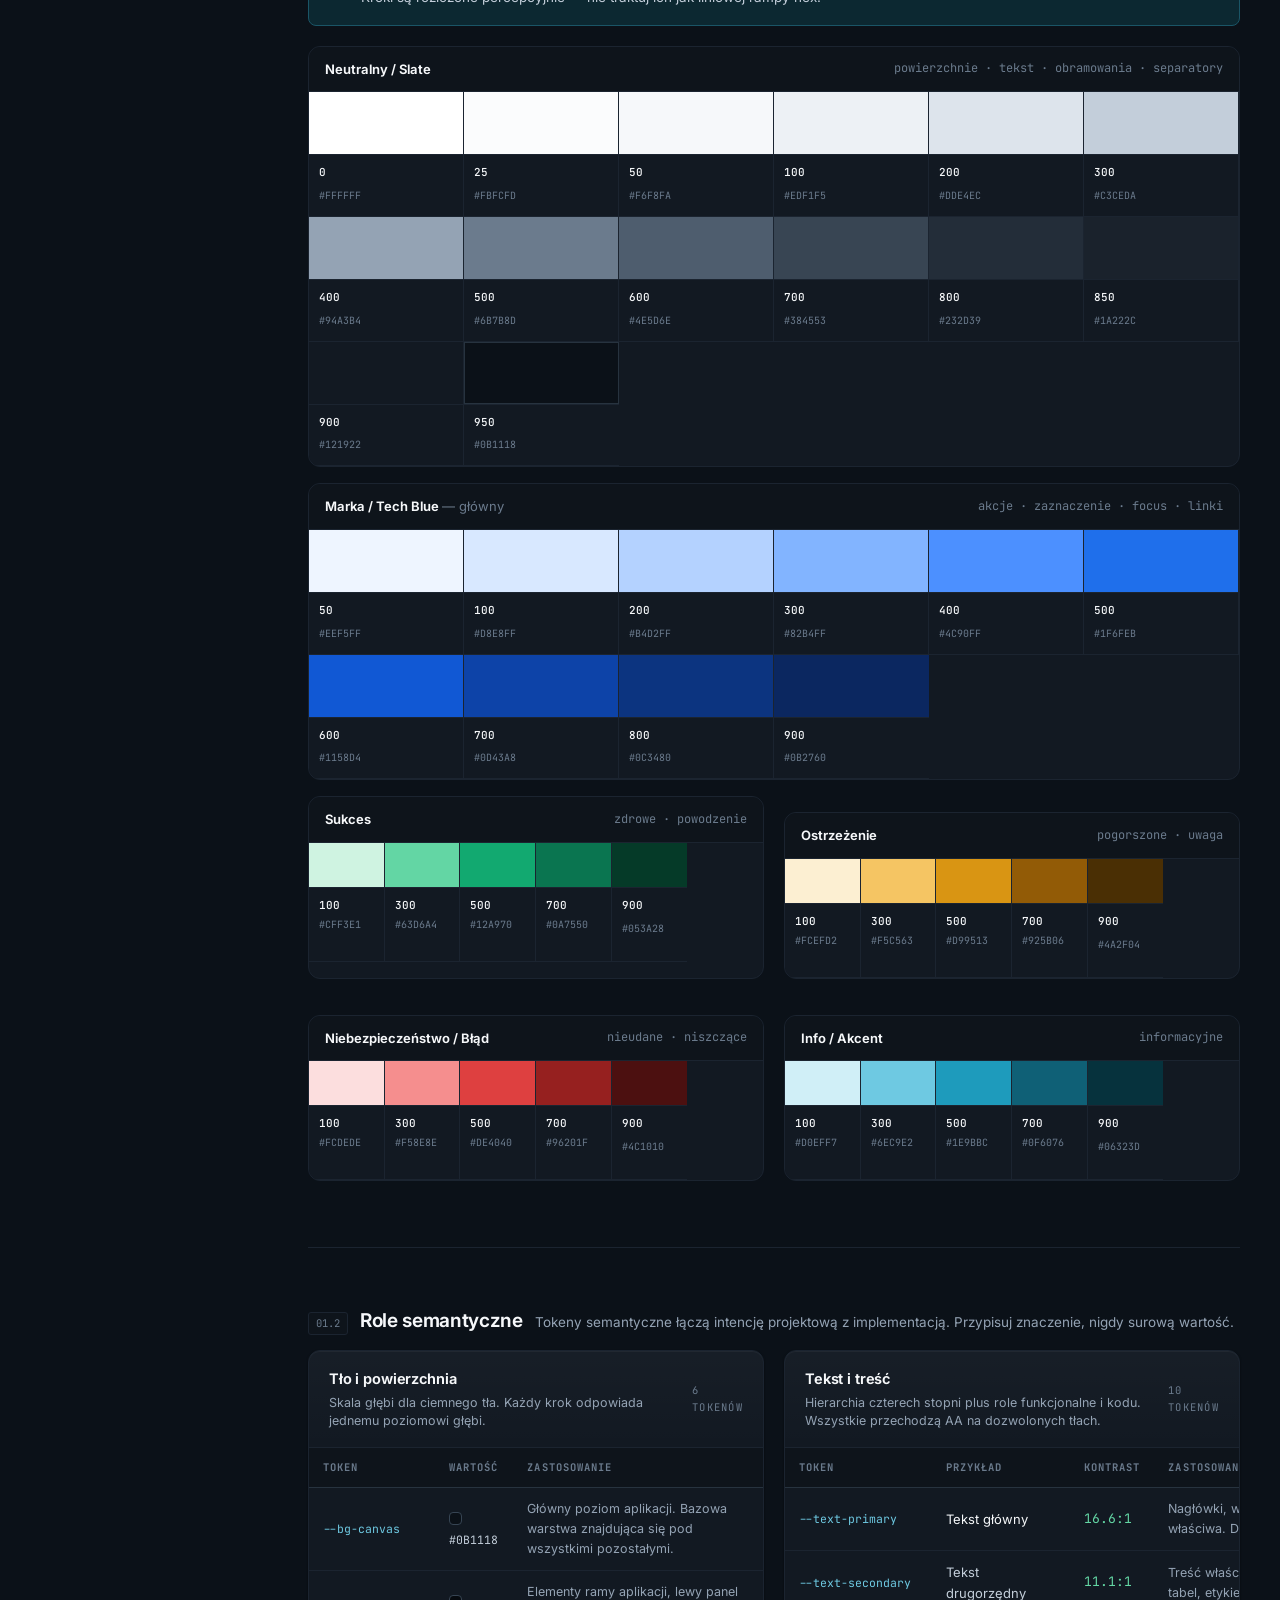
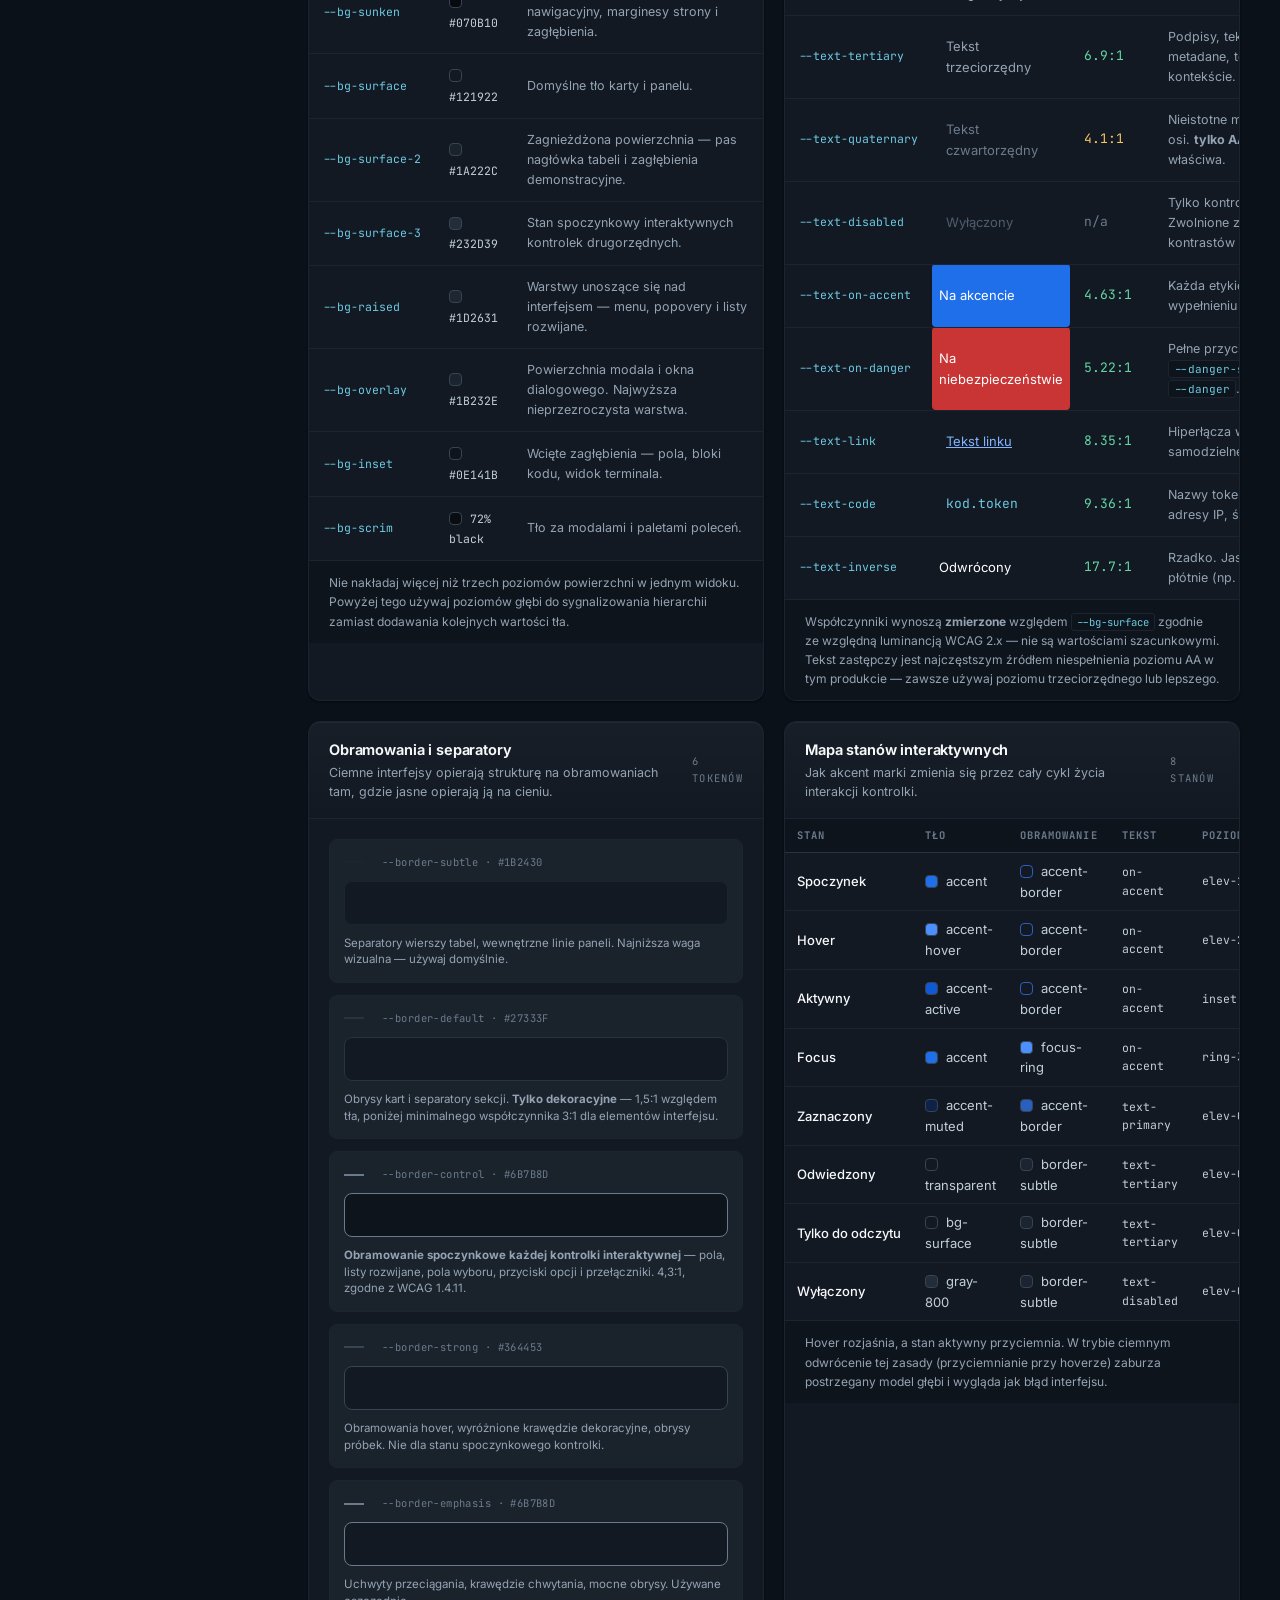
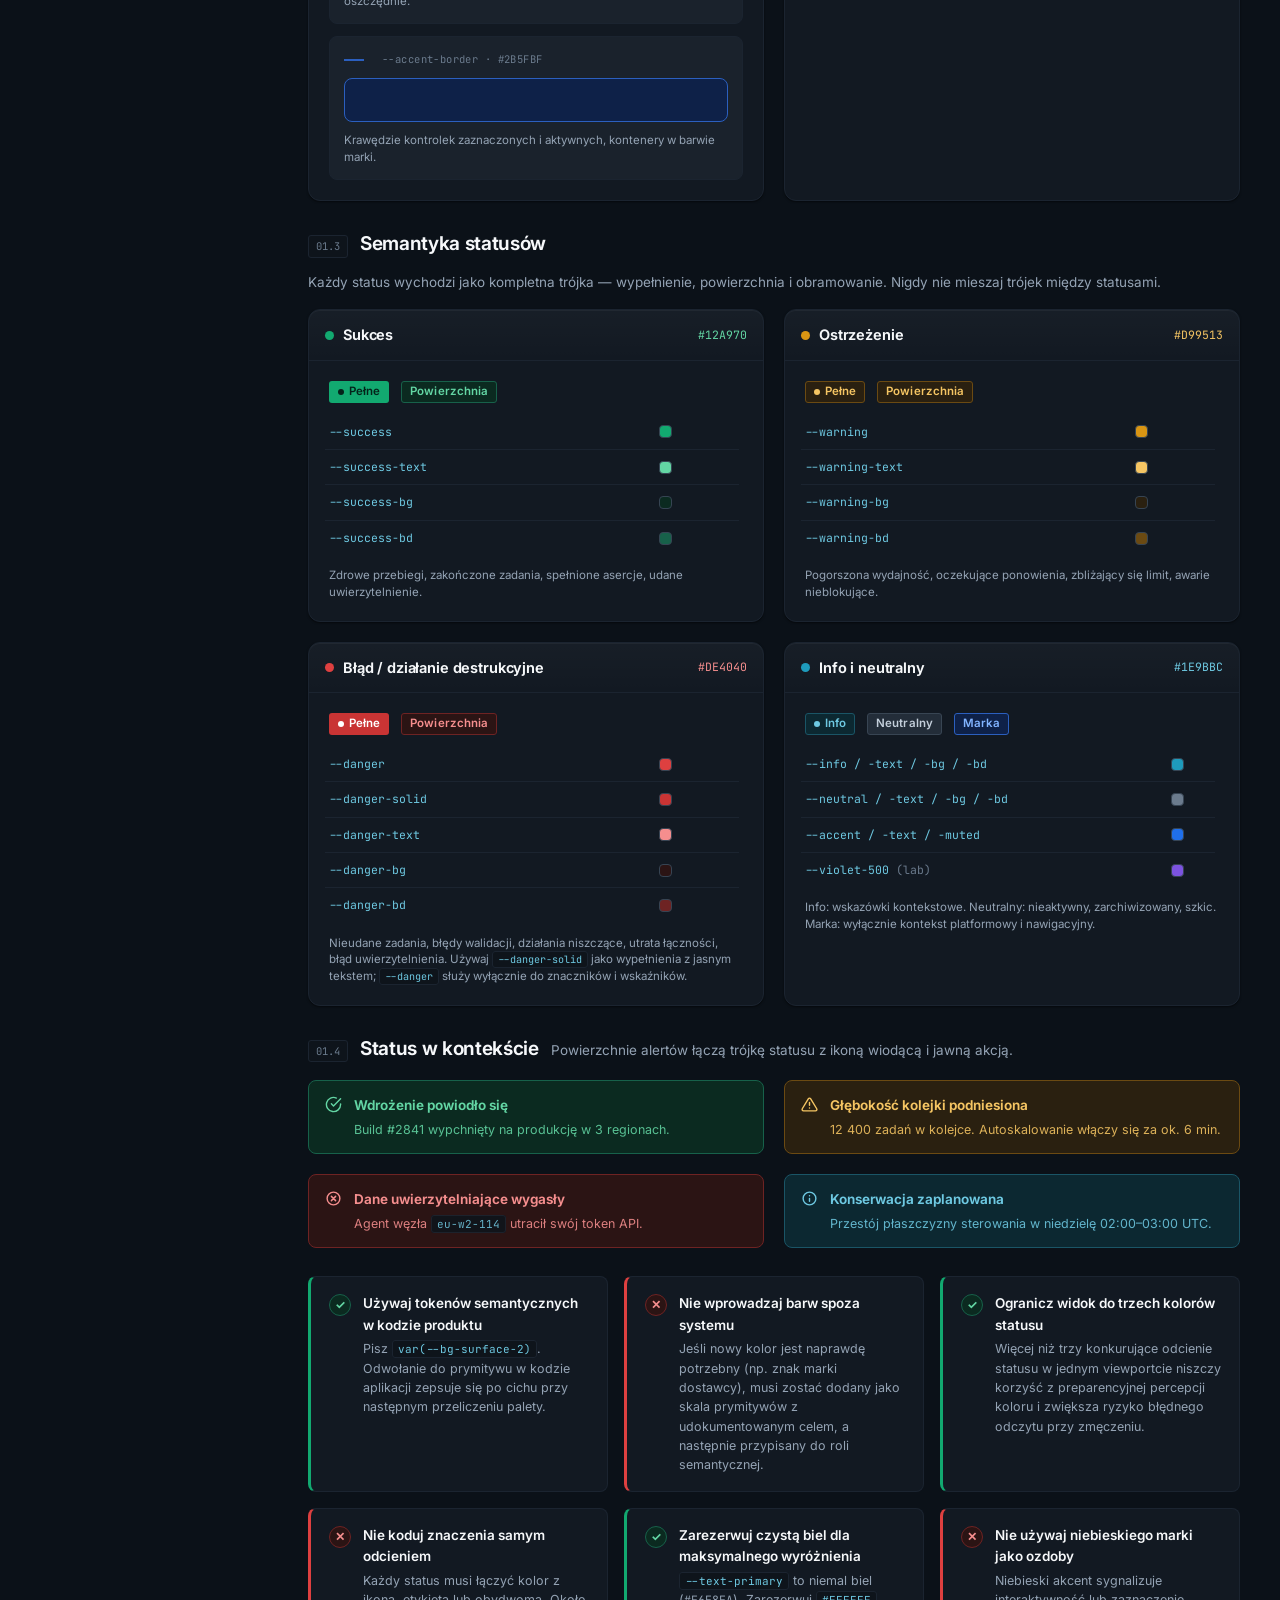
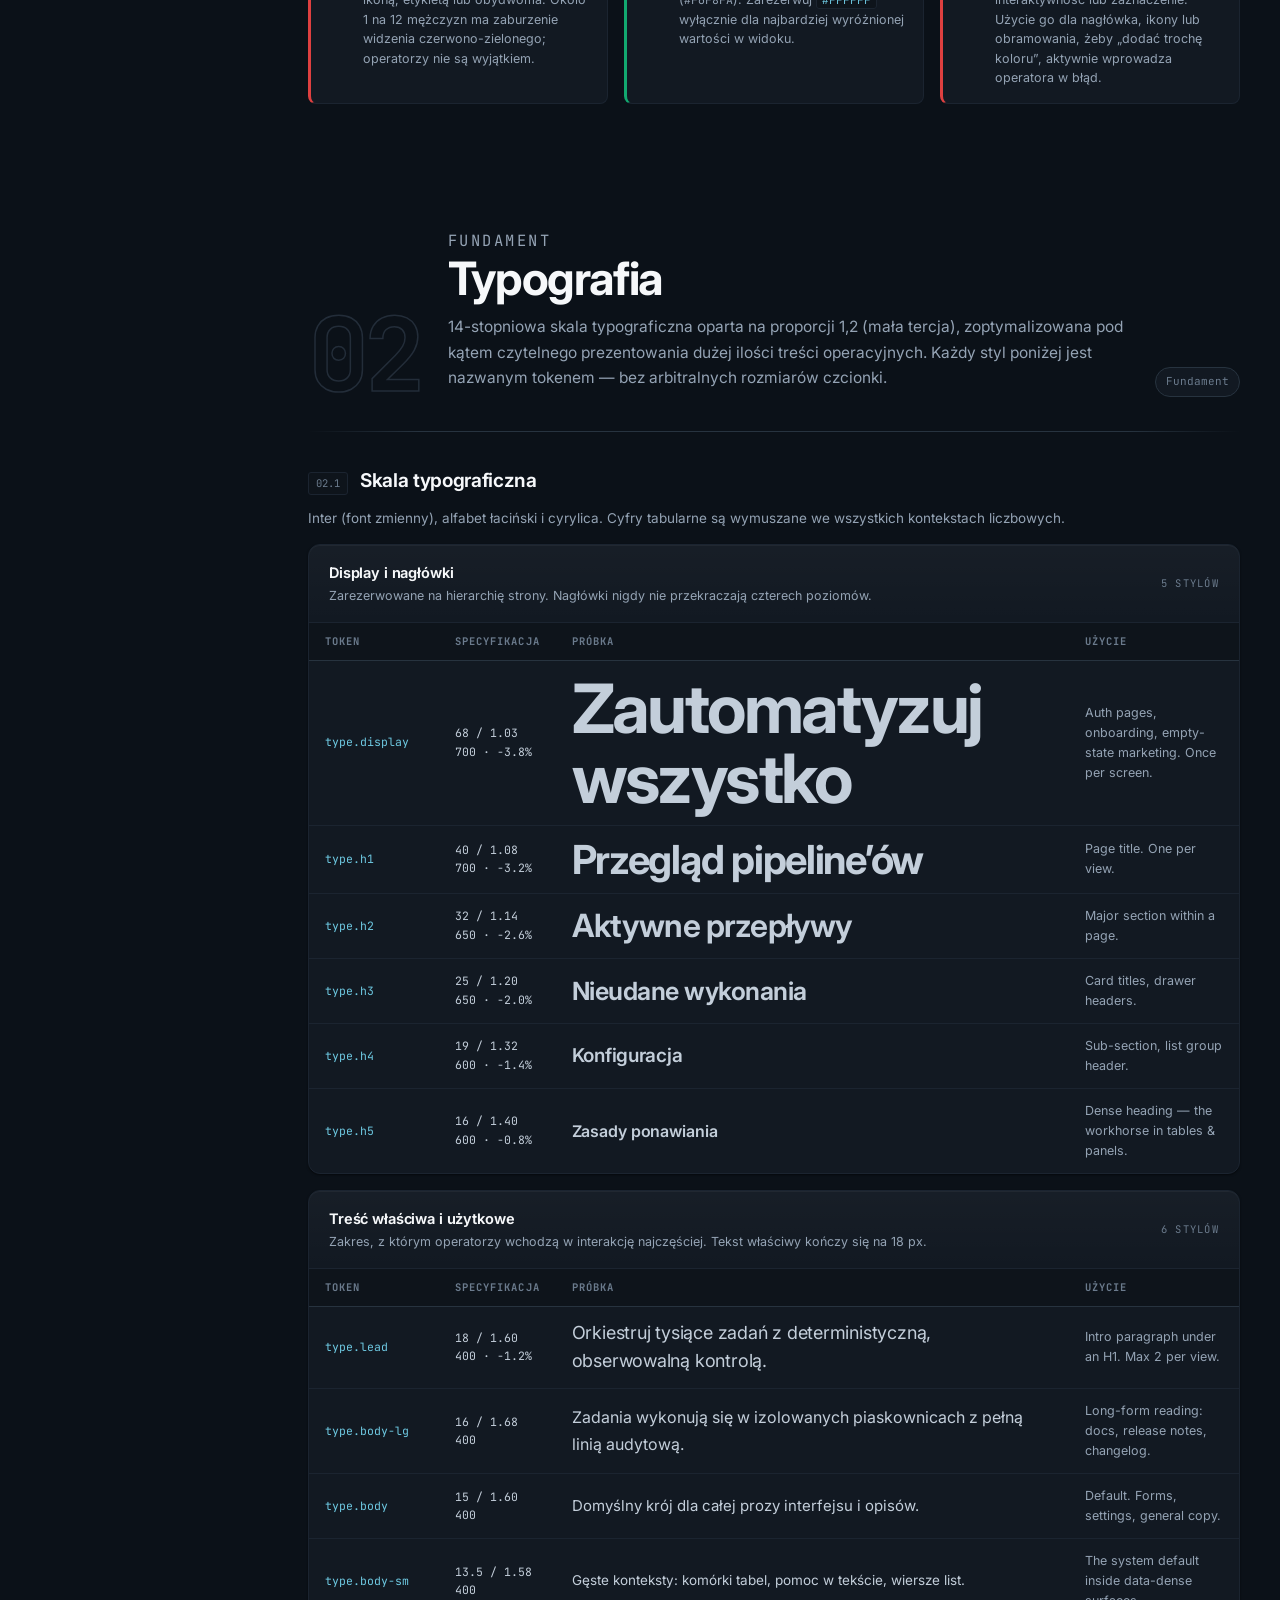
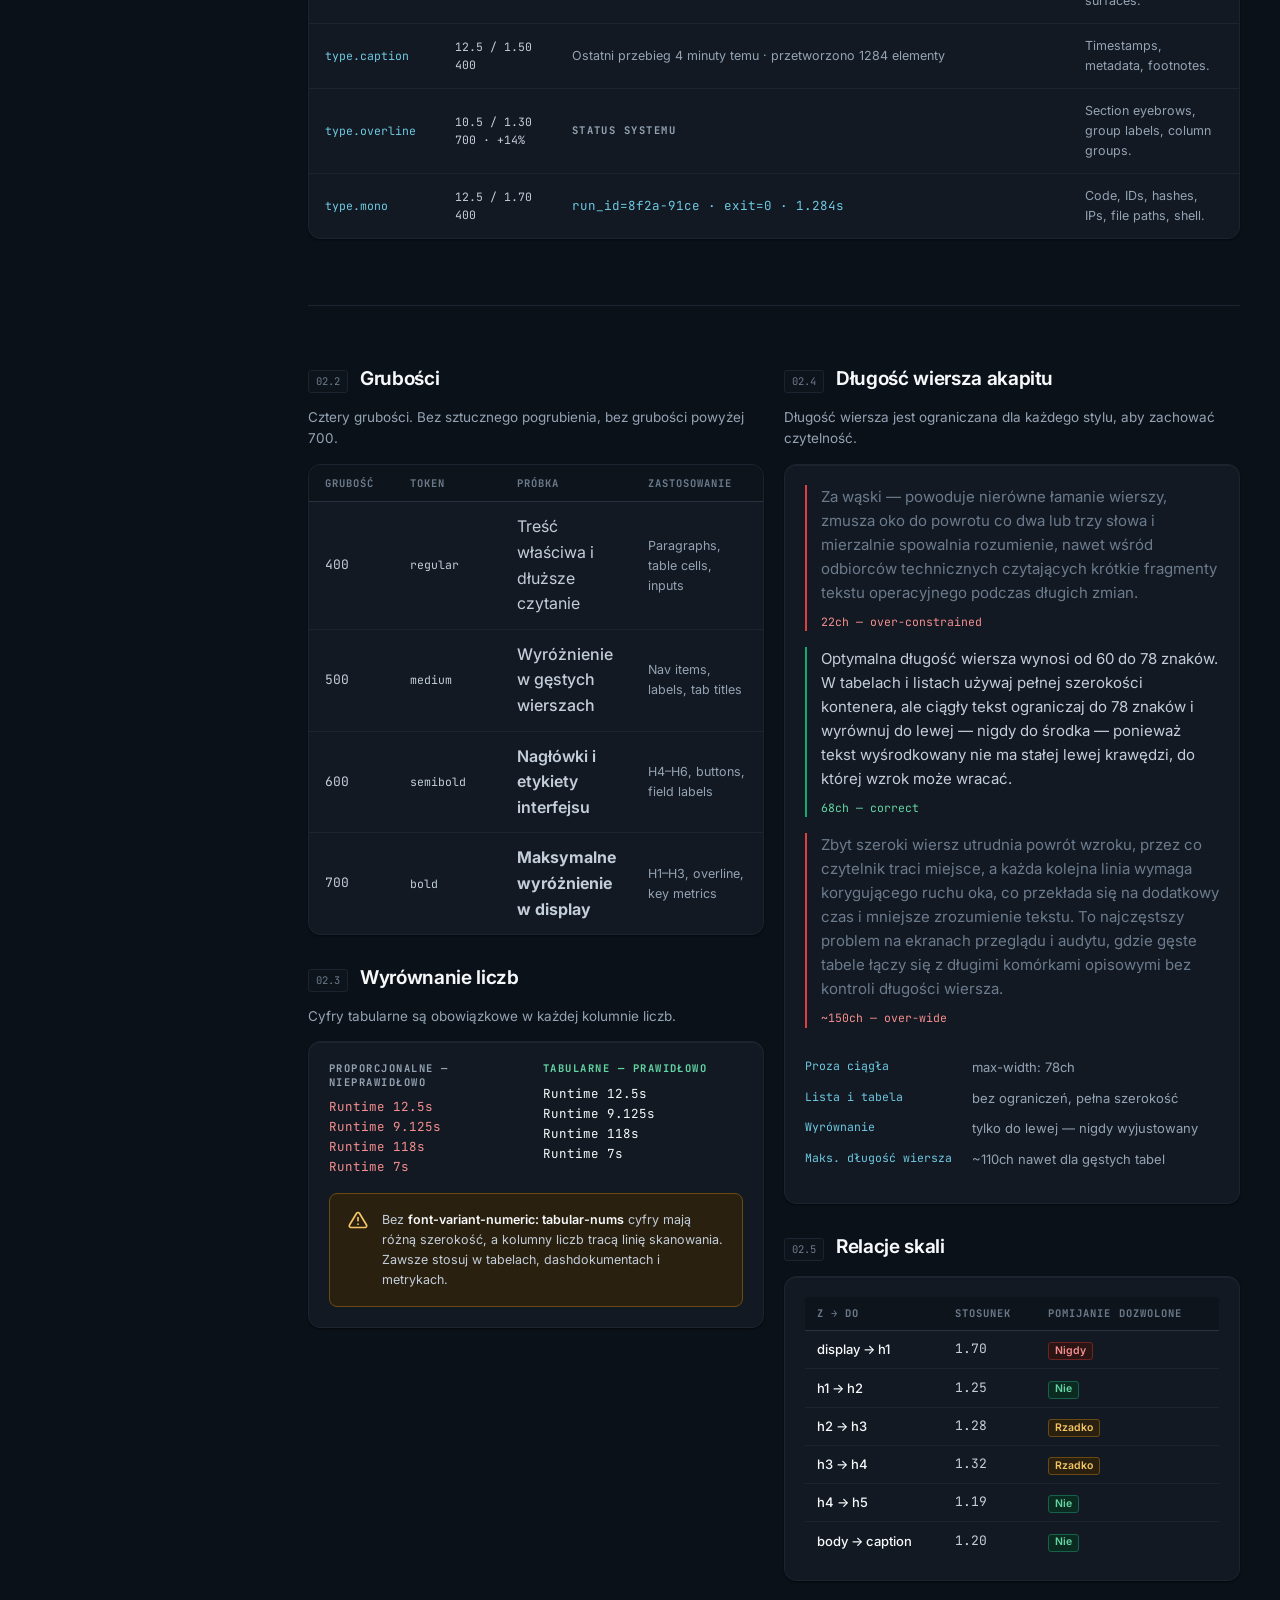
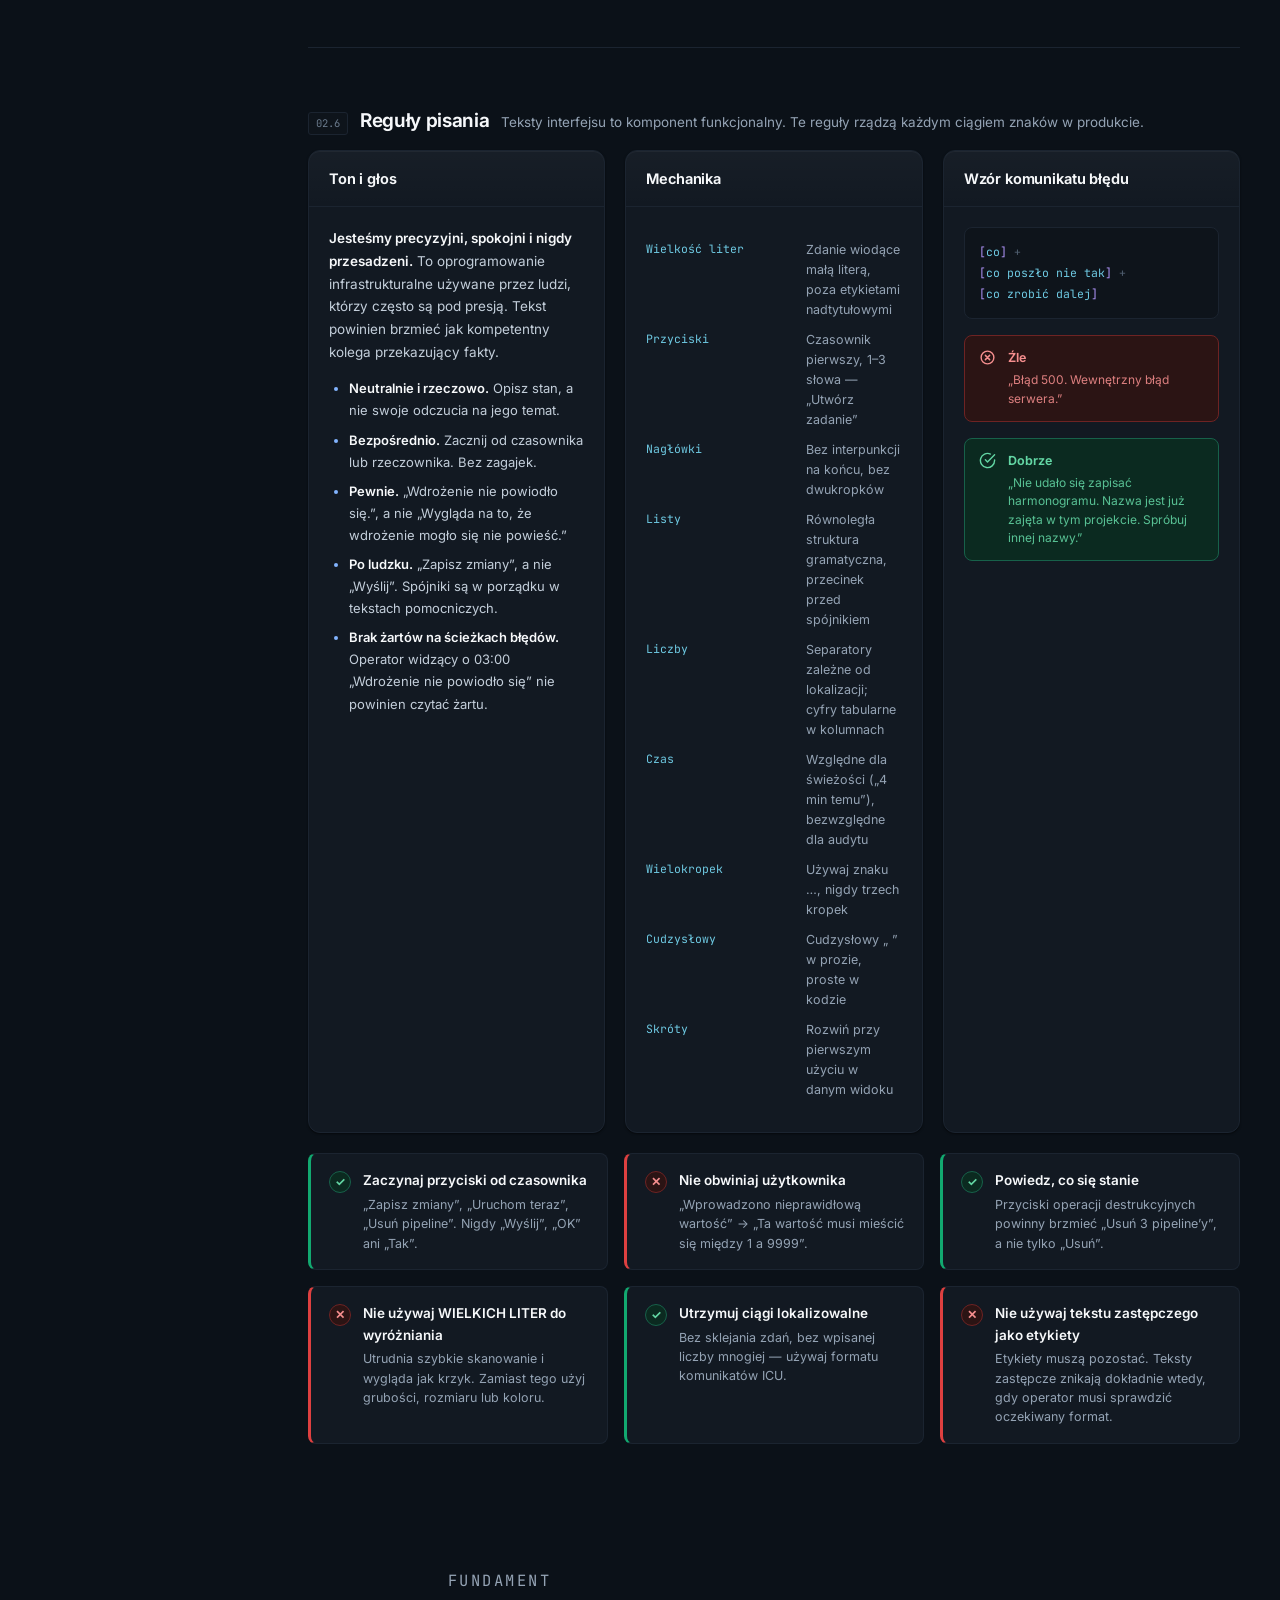
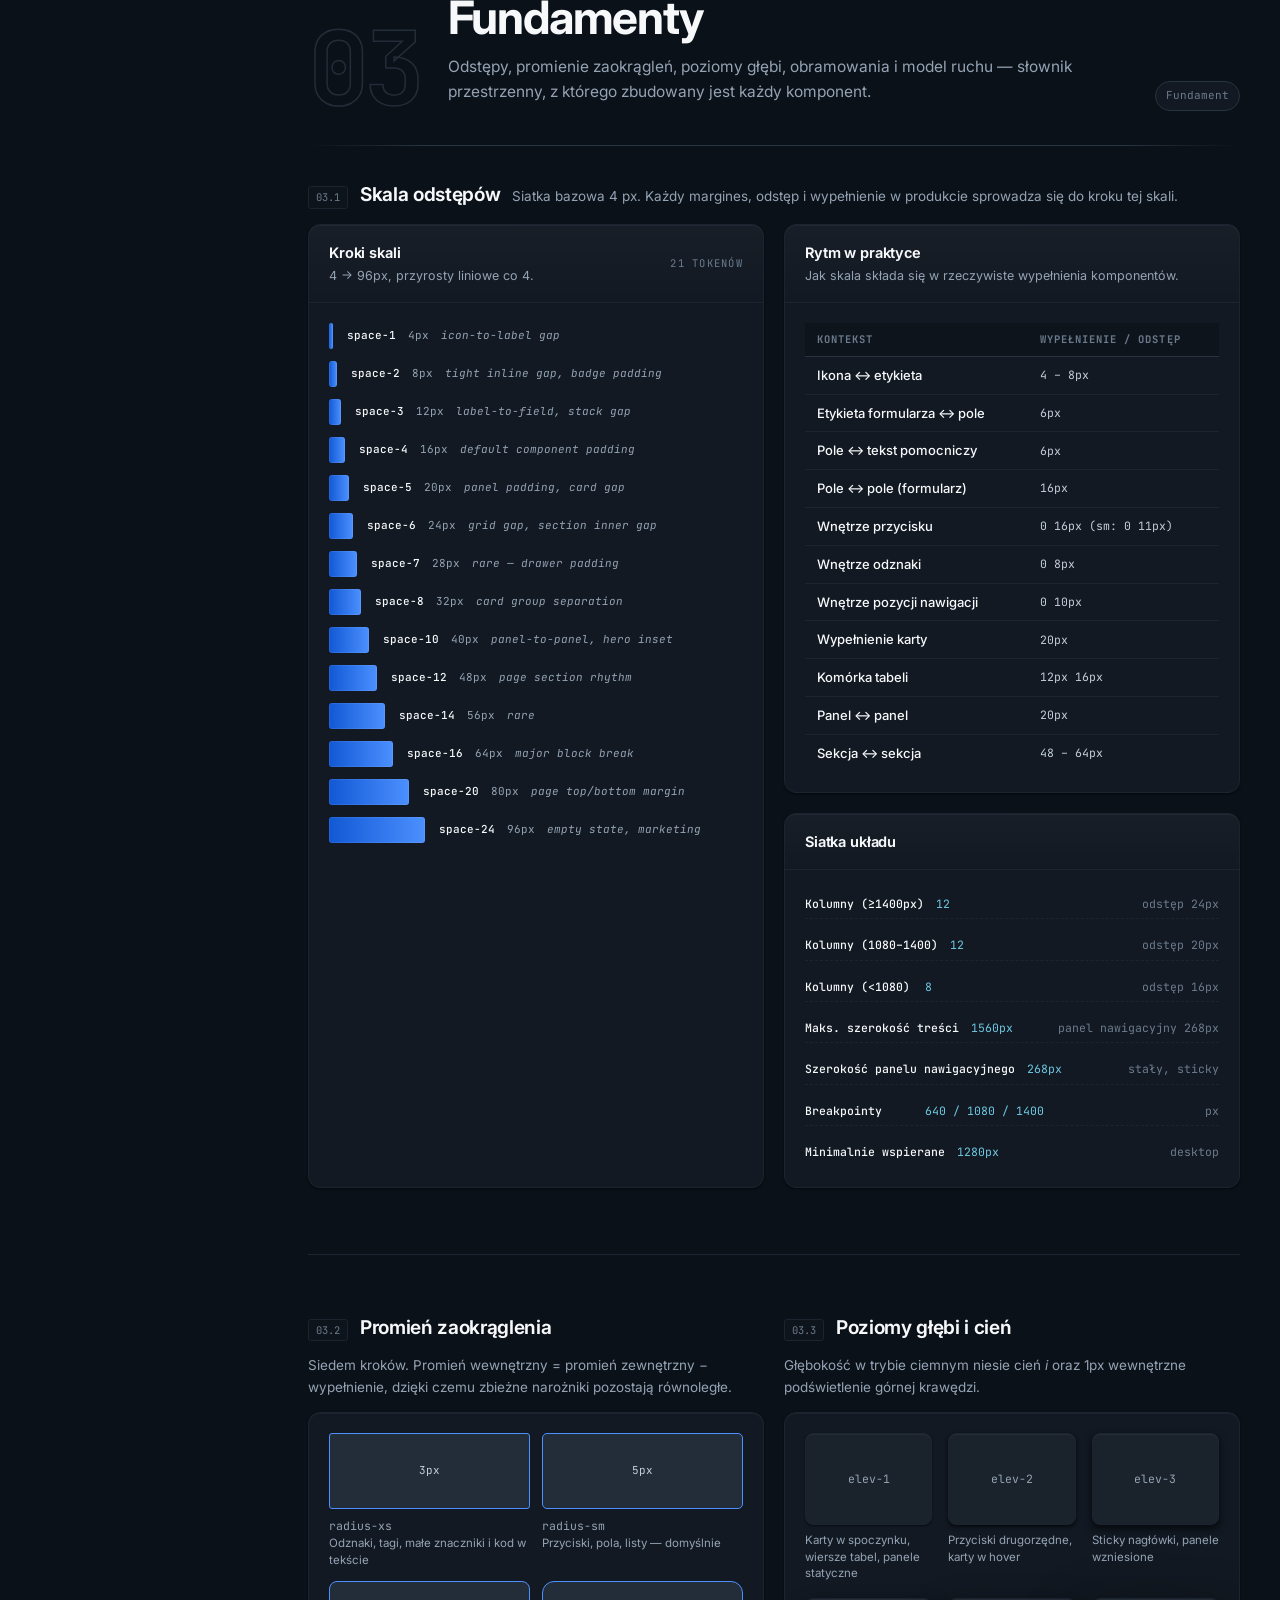
==== commit 0e7e8cbc: "fix(board): replace the last "density" labels with the settings they stood for Follow-up to the docu" ====
--- a/index.pl.html
+++ b/index.pl.html
@@ -952,7 +952,7 @@
           <div class="subhead"><span class="subhead__id">00.1</span><h3>Do czego ten system służy</h3></div>
           <div class="prose">
             <p>System interfejsu Enterprise Automation obejmuje oprogramowanie używane przez operatorów obsługujących procesy bez nadzoru na tysiącach maszyn. Ci użytkownicy nie przeglądają treści — oni <strong>monitorują, diagnozują i naprawiają</strong>. Sesje trwają godzinami, ekrany są gęste informacyjnie, a każdy piksel konkuruje o uwagę.</p>
-            <p>Ten kontekst wyznacza całą strategię wizualną. Interfejs jest domyślnie ciemny, ponieważ narzędzia są używane w słabo oświetlonych środowiskach NOC i obok sesji terminalowych; gęstość jest wysoka, ponieważ operatorzy potrzebują szerokiego kontekstu na jednym ekranie; a kolor jest stosowany oszczędnie, ponieważ w interfejsie alarmowym jest sygnałem, a nie ozdobą.</p>
+            <p>Ten kontekst wyznacza całą strategię wizualną. Interfejs jest domyślnie ciemny, ponieważ narzędzia są używane w słabo oświetlonych środowiskach NOC i obok sesji terminalowych; wiersze mają 36 px, ponieważ operatorzy potrzebują szerokiego kontekstu na jednym ekranie; a kolor jest stosowany oszczędnie, ponieważ w interfejsie alarmowym jest sygnałem, a nie ozdobą.</p>
           </div>
 
           <blockquote class="prose" style="margin:0"><strong>Heurystyka nadrzędna:</strong> operator powinien móc przejrzeć ekran z bieżącym stanem automatyzacji i wskazać, co wymaga jego uwagi, w mniej niż trzy sekundy — bez przeczytania choćby jednego słowa.</blockquote>
@@ -983,7 +983,7 @@
             <div class="rule rule--do">
               <div class="rule__icon">4</div>
               <div class="rule__body">
-                <p class="rule__title">Gęstość jest cechą interfejsu</p>
+                <p class="rule__title">Ciasniejsze wiersze mieszczą więcej stanu</p>
                 <p class="rule__text">Celuj w tekst podstawowy o rozmiarze 13,5–15 px przy wewnętrznym rytmie 8 px. Preferuj ciaśniejsze wiersze i cyfry tabularne zamiast dużych pustych przestrzeni; operatorzy optymalizują ilość informacji na ekranie, a nie ilość wolnego miejsca.</p>
               </div>
             </div>
@@ -1038,7 +1038,7 @@
               </div>
               <dl class="kv">
                 <dt>Siatka bazowa</dt><dd>4px · rytm 8px</dd>
-                <dt>Docelowa gęstość</dt><dd>~1100 pikseli informacji na ekran</dd>
+                <dt>Informacji naraz na ekranie</dt><dd>~1100 px informacji naraz</dd>
                 <dt>Krój główny</dt><dd>Inter (zmienny)</dd>
                 <dt>Krój liczb</dt><dd>Inter z cyframi tabularnymi</dd>
                 <dt>Monospace</dt><dd>JetBrains Mono — kod, ID, IP</dd>
@@ -2185,7 +2185,7 @@
               <div class="rule rule--do"><div class="rule__icon">✓</div><div class="rule__body"><p class="rule__title">Jedna akcja główna na widok</p><p class="rule__text">Wszystkie inne akcje schodzą do drugorzędnej, ghost lub linku tekstowego. Oko powinno wiedzieć, gdzie iść, bez namysłu.</p></div></div>
               <div class="rule rule--do"><div class="rule__icon">✓</div><div class="rule__body"><p class="rule__title">Umieść akcję główną na końcu w kolejności DOM</p><p class="rule__text">Interfejs jest odczytywany od lewej do prawej; końcowa akcja powinna znajdować się na końcu przepływu, zwykle na końcu wiersza.</p></div></div>
               <div class="rule rule--do"><div class="rule__icon">✓</div><div class="rule__body"><p class="rule__title">Używaj ikon obok etykiet przy akcjach wysokiego ryzyka</p><p class="rule__text">Usunięcie, wymuszone zatrzymanie i cofnięcie uprawnień wymagają jawnego czasownika. Ikona wzmacnia; nigdy nie zastępuje słowa.</p></div></div>
-              <div class="rule rule--do"><div class="rule__icon">✓</div><div class="rule__body"><p class="rule__title">Grupuj powiązane pola w fieldset</p><p class="rule__text">Powiązane pola korzystają ze wspólnej legendy; opcjonalne ustawienia zaawansowane są ukryte pod możliwością rozwinięcia, aby utrzymać niską domyślną gęstość.</p></div></div>
+              <div class="rule rule--do"><div class="rule__icon">✓</div><div class="rule__body"><p class="rule__title">Grupuj powiązane pola w fieldset</p><p class="rule__text">Powiązane pola korzystają ze wspólnej legendy; opcjonalne ustawienia zaawansowane są ukryte pod możliwością rozwinięcia, aby formularze pozostały zwarte domyślnie.</p></div></div>
               <div class="rule rule--do"><div class="rule__icon">✓</div><div class="rule__body"><p class="rule__title">Umieszczaj odznaki statusu obok elementu, którego dotyczą</p><p class="rule__text">Odznaka w komórce tabeli powinna znajdować się w tym samym wierszu co opisywany zasób — nigdy w osobnej kolumnie statusu daleko po prawej.</p></div></div>
               <div class="rule rule--do"><div class="rule__icon">✓</div><div class="rule__body"><p class="rule__title">Zarezerwuj modale dla decyzji, które trzeba podjąć teraz</p><p class="rule__text">Modal, który można odroczyć, powinien być szufladą. Modal, który tylko wyświetla informację, powinien być panelem w treści.</p></div></div>
             </div>
@@ -2989,7 +2989,7 @@
             <div class="panel__head" style="padding:13px 16px"><h3 class="panel__title">Tabela danych</h3><span class="badge badge--success badge--sm">Stabilny</span></div>
             <div class="panel__body stack stack-3">
               <div class="row" style="gap:6px"><span class="badge badge--neutral badge--sm">sortowalna</span><span class="badge badge--neutral badge--sm">z zaznaczaniem</span><span class="badge badge--neutral badge--sm">sticky nagłówek</span></div>
-              <div class="mono-row"><b>Gęstość</b><span>kompaktowy / domyślny</span><em>36 / 44px</em></div>
+              <div class="mono-row"><b>Wysokość wiersza</b><span>kompaktowy / domyślny</span><em>36 / 44px</em></div>
               <div class="mono-row"><b>Wiersze</b><span>wirtualizowany</span><em>&gt; 200</em></div>
               <div class="mono-row"><b>Akcje</b><span>pojawia się na hover</span><em>+ menu kontekstowe</em></div>
             </div>
